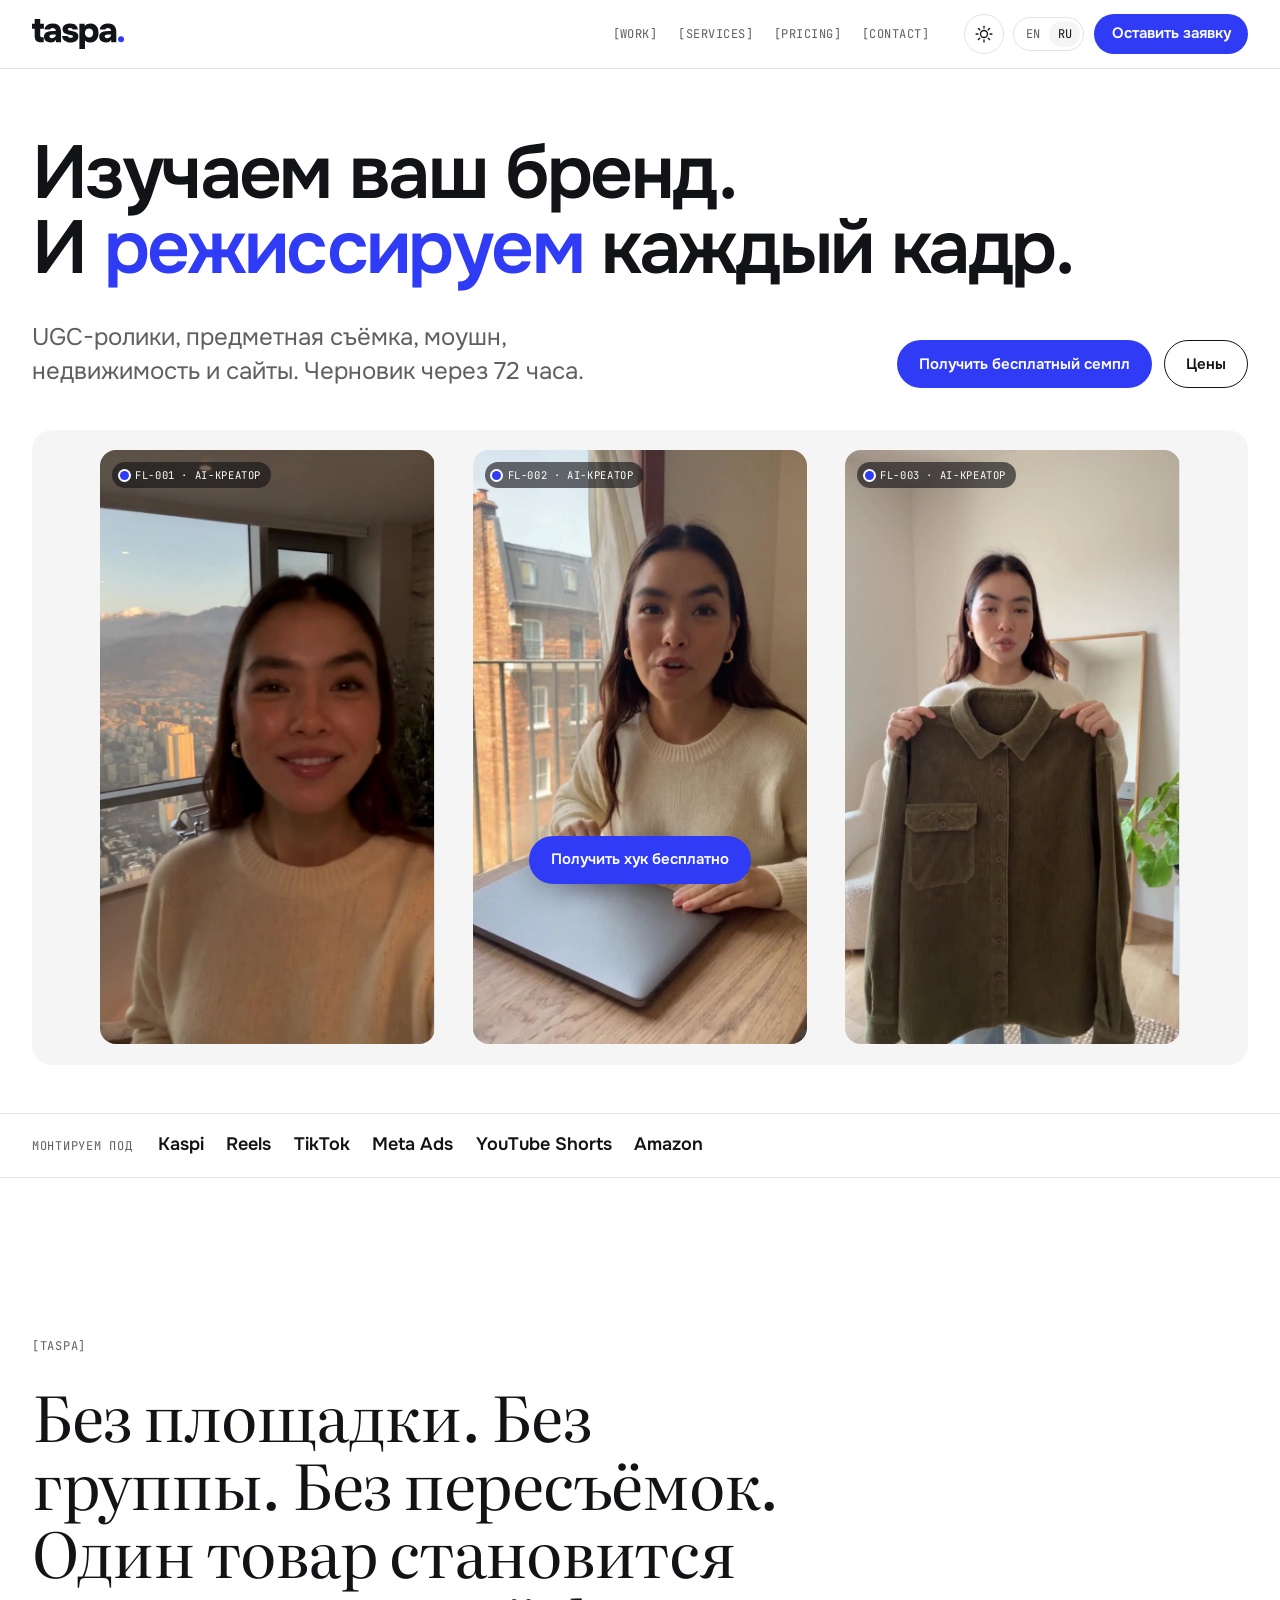
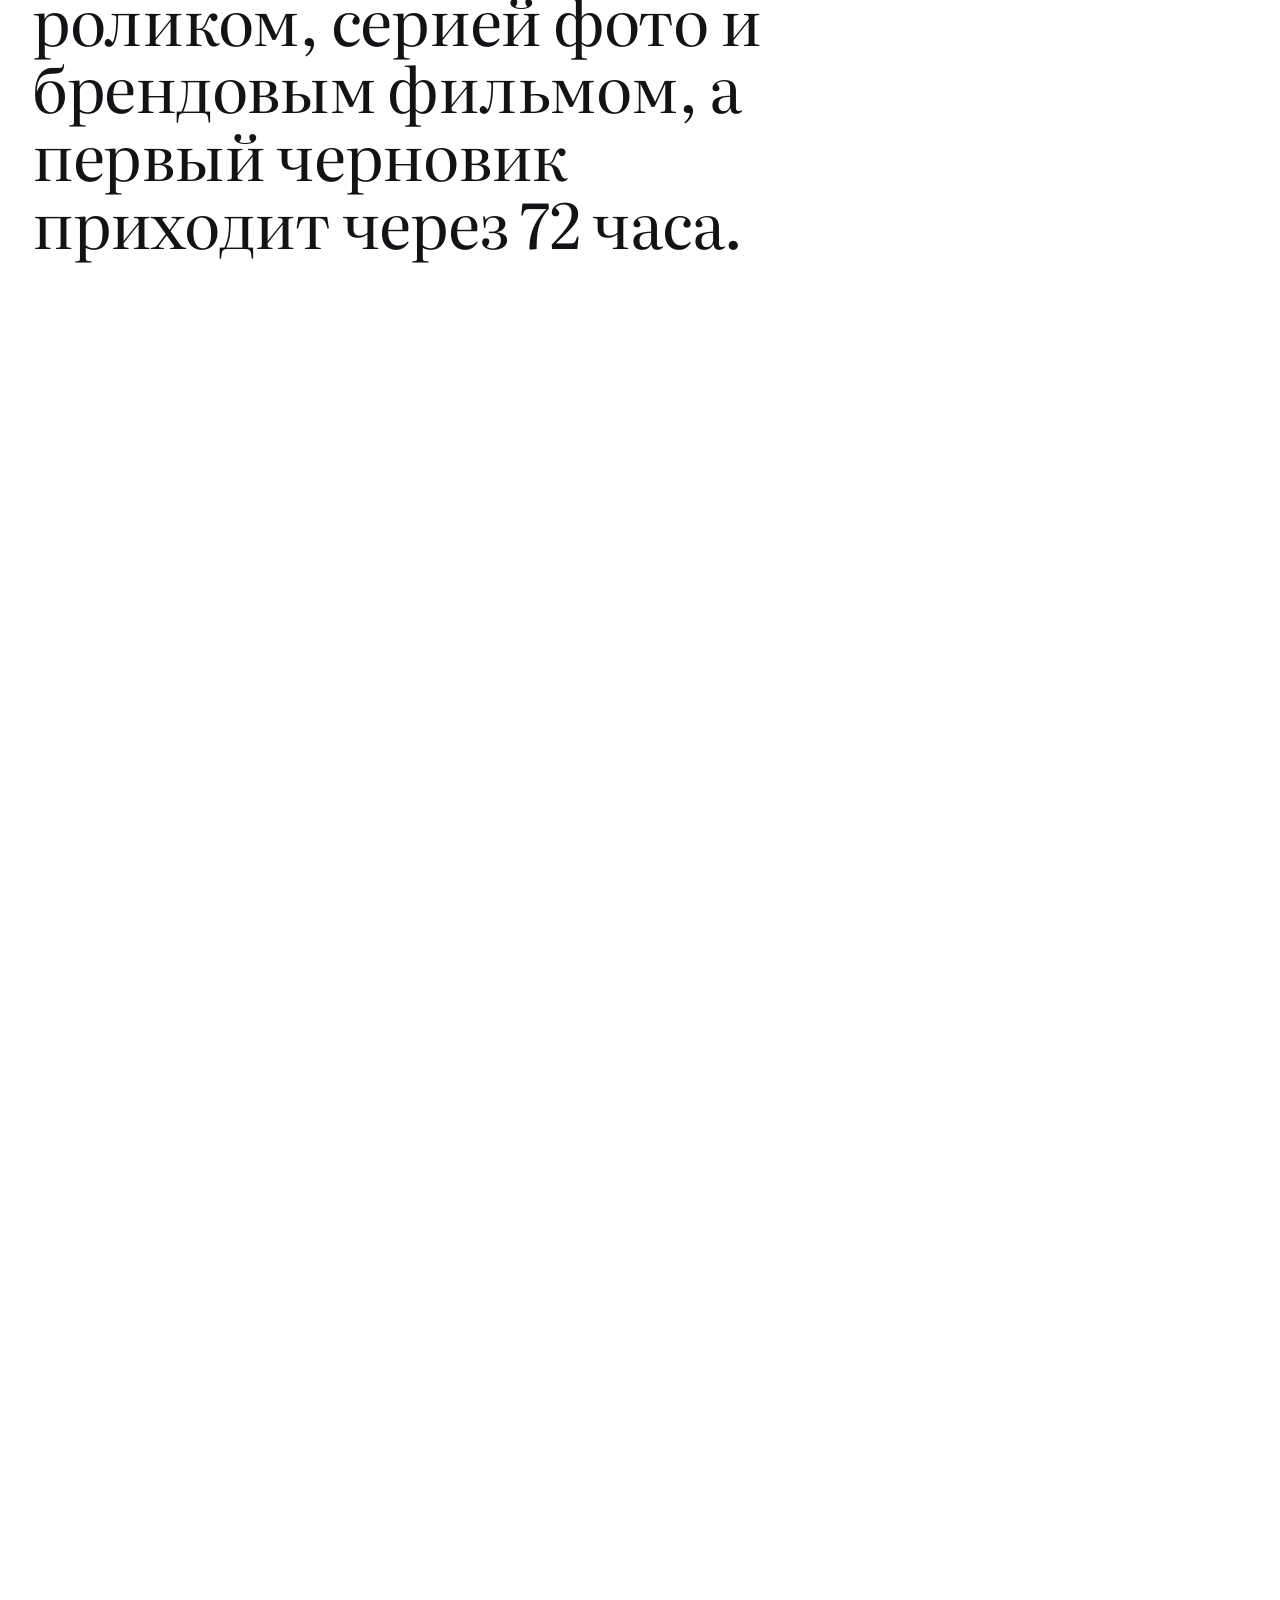
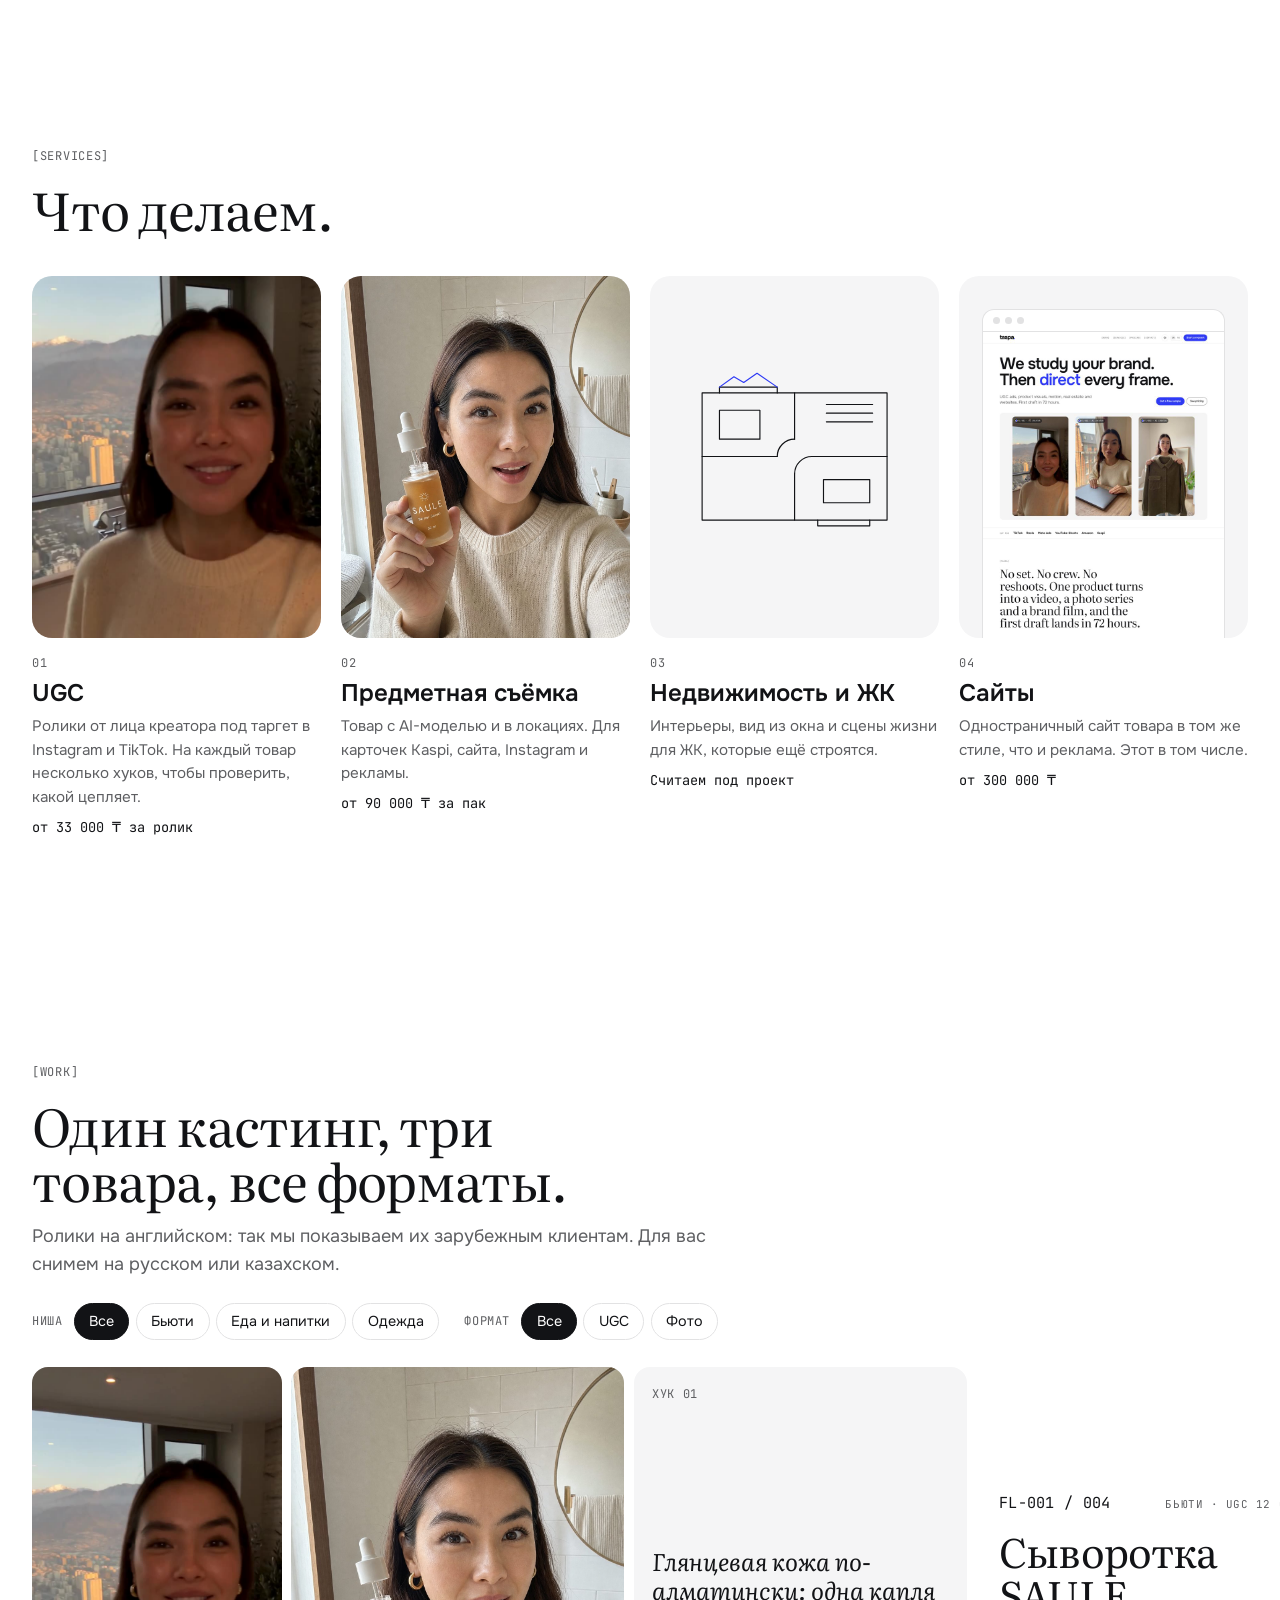
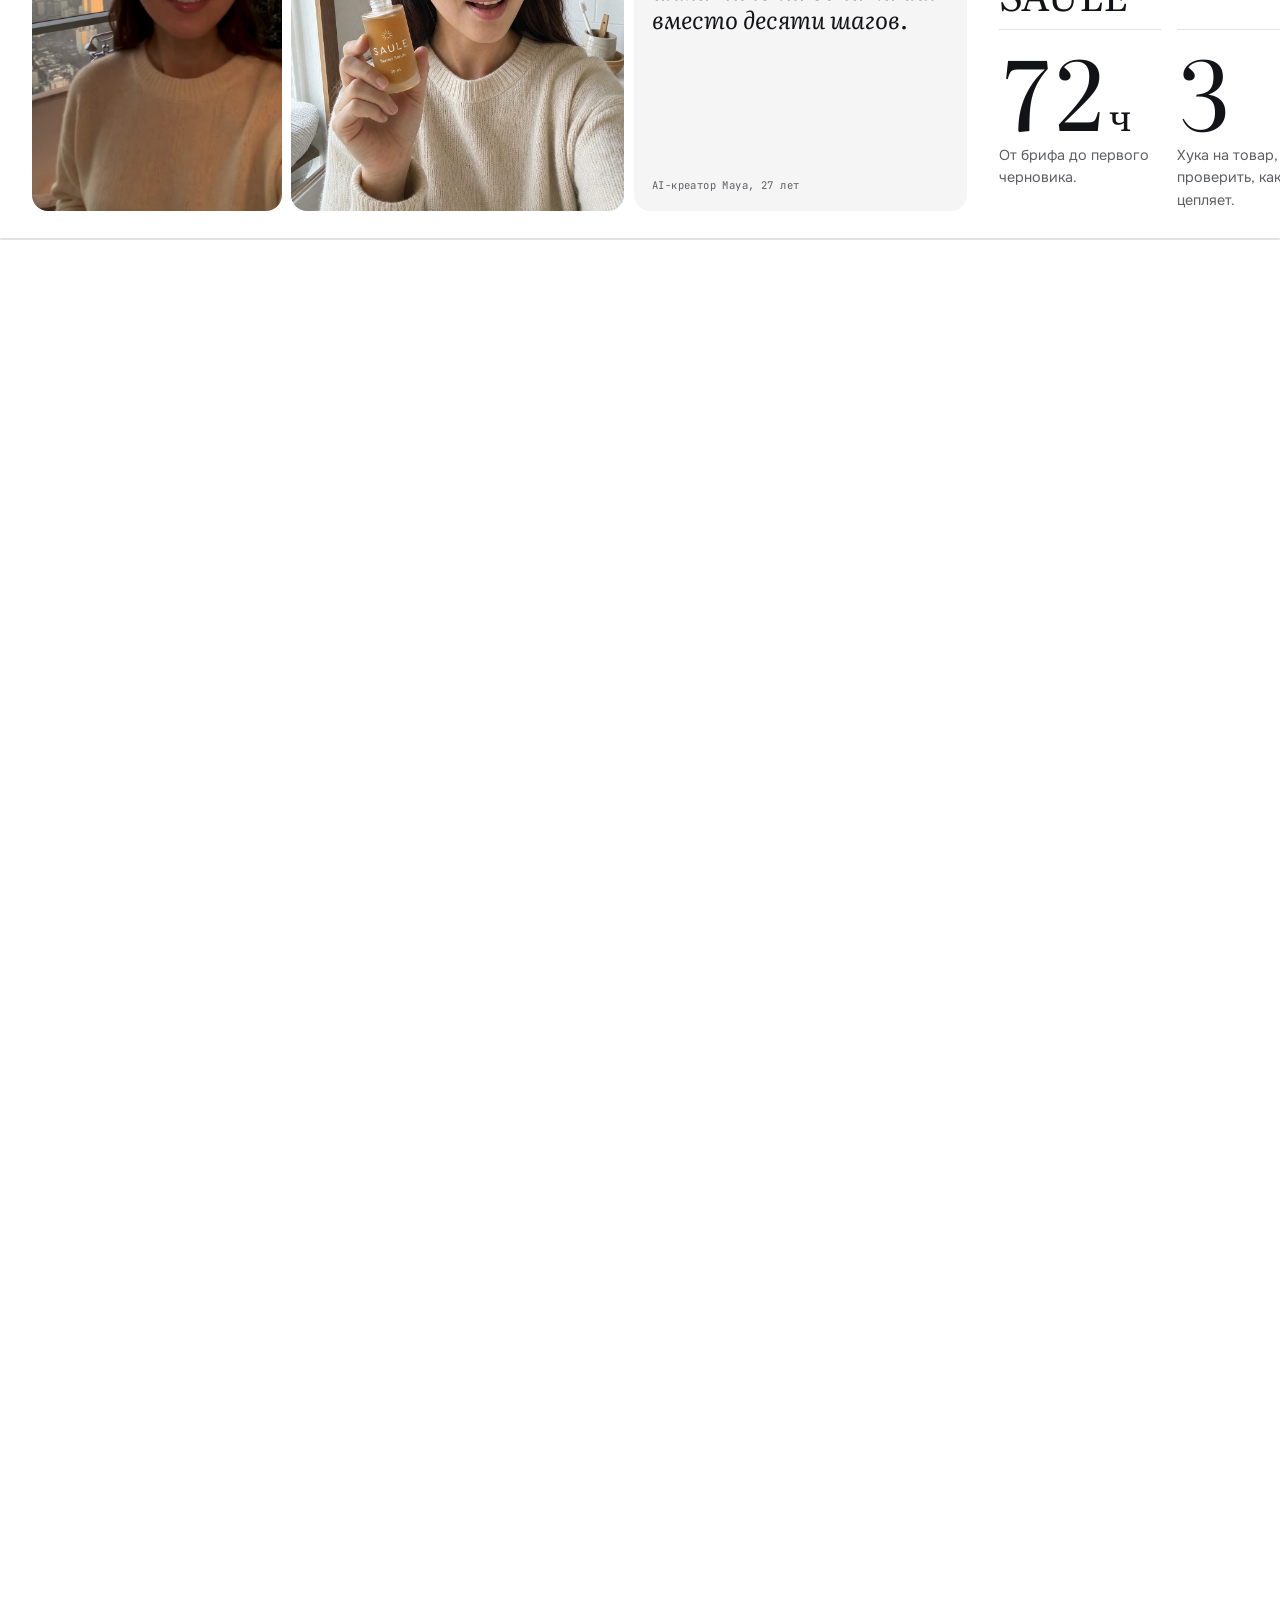
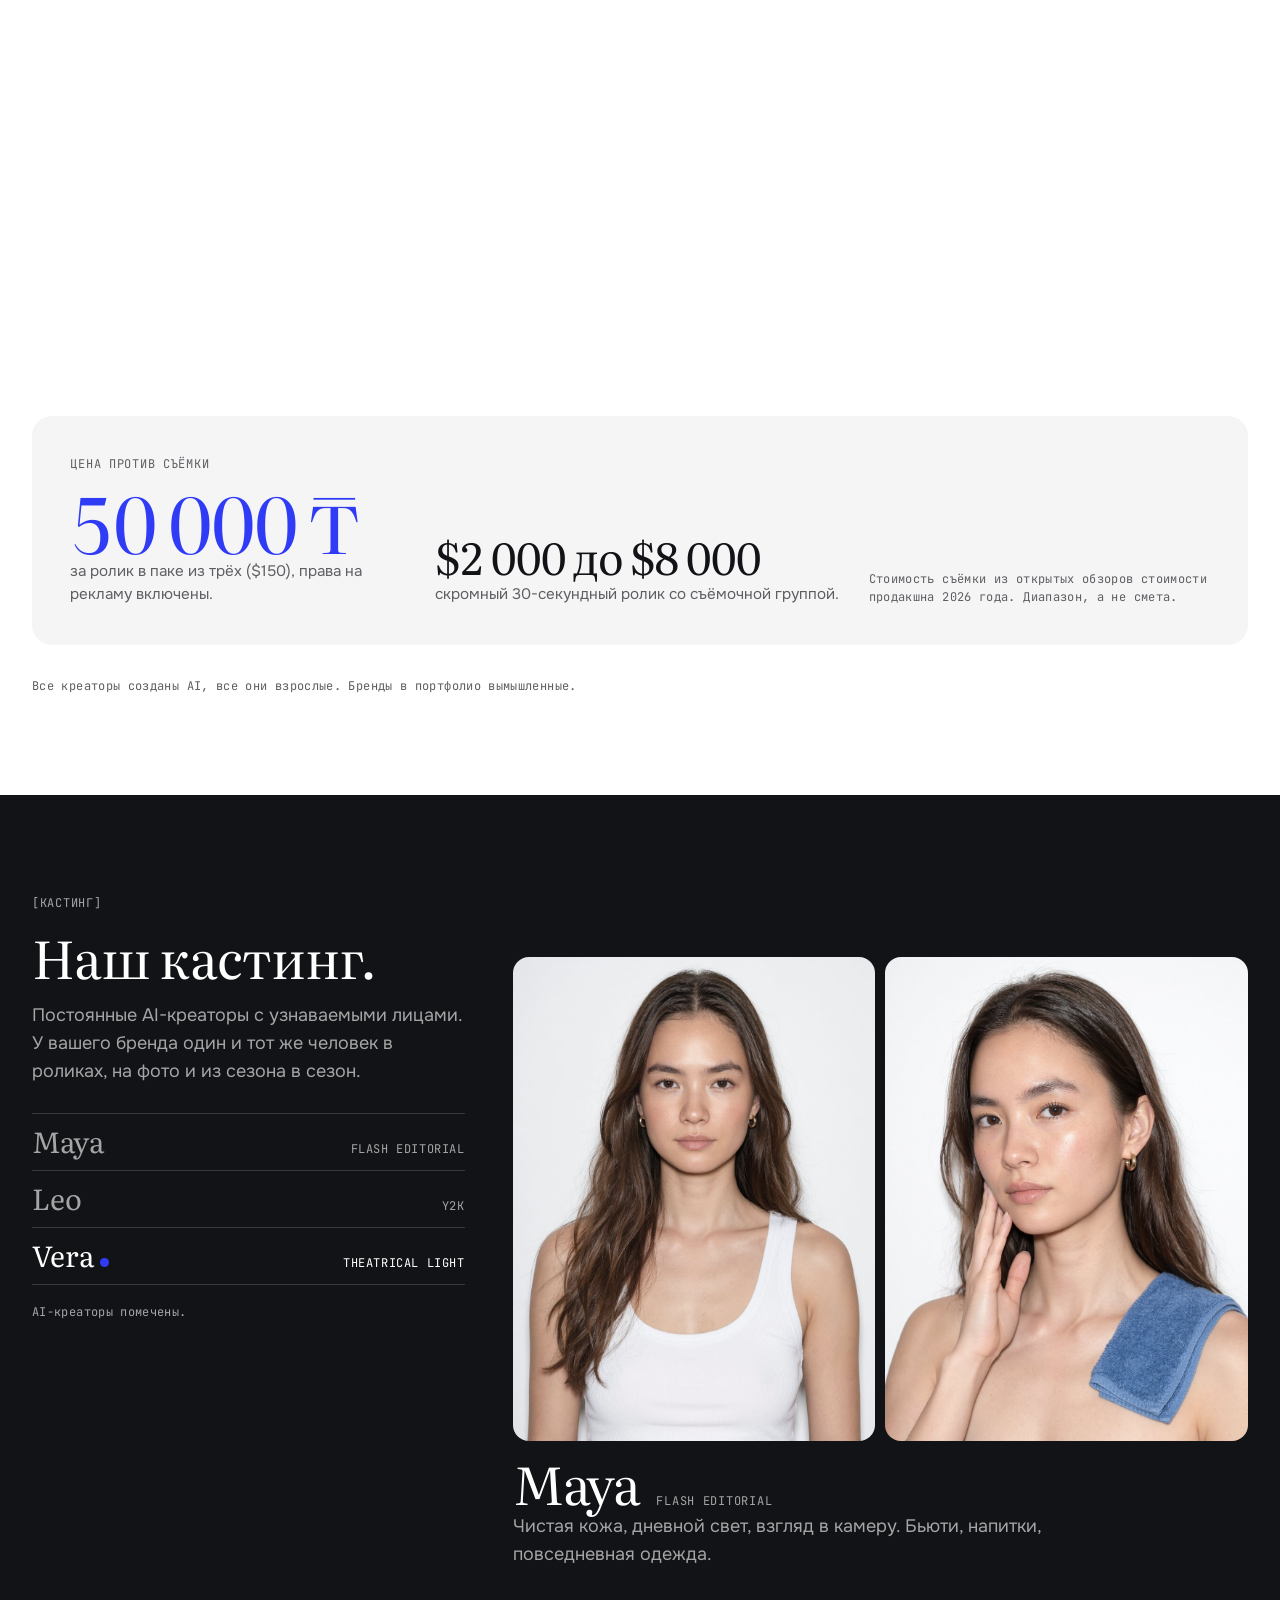
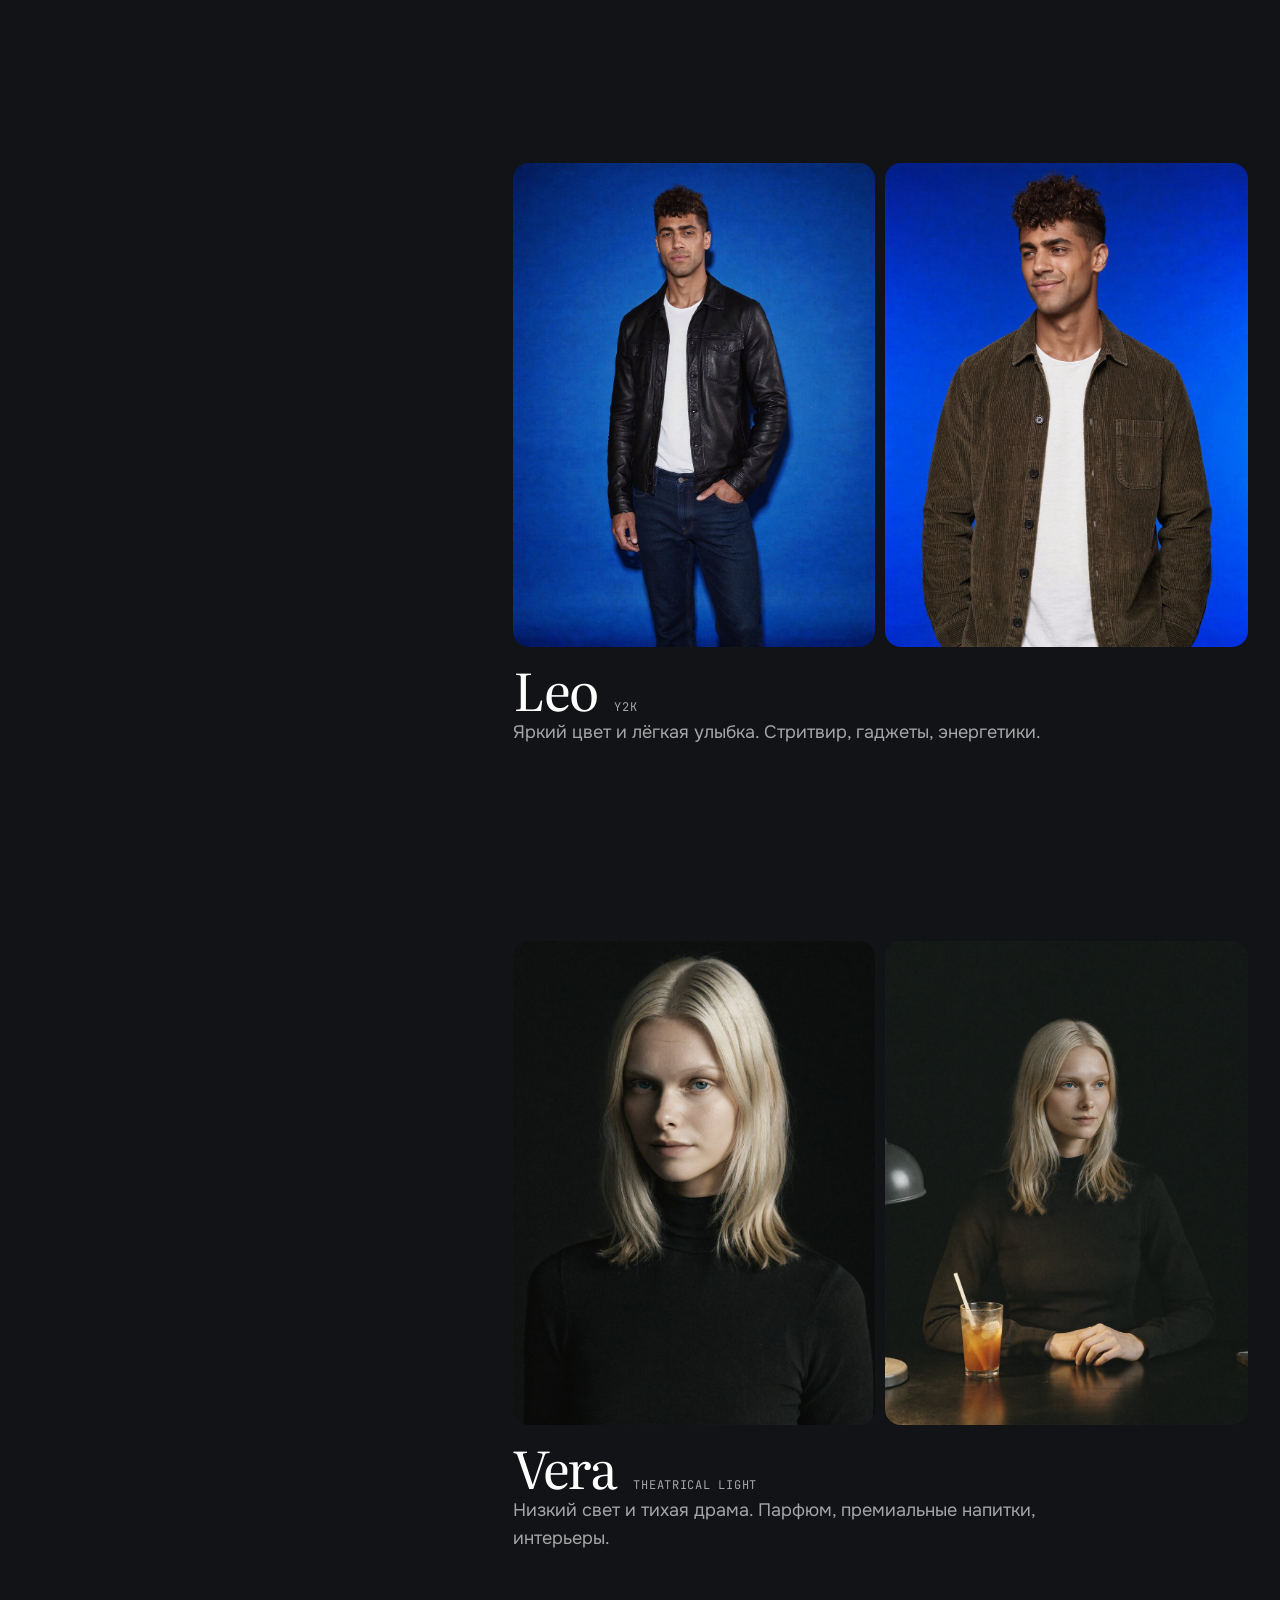
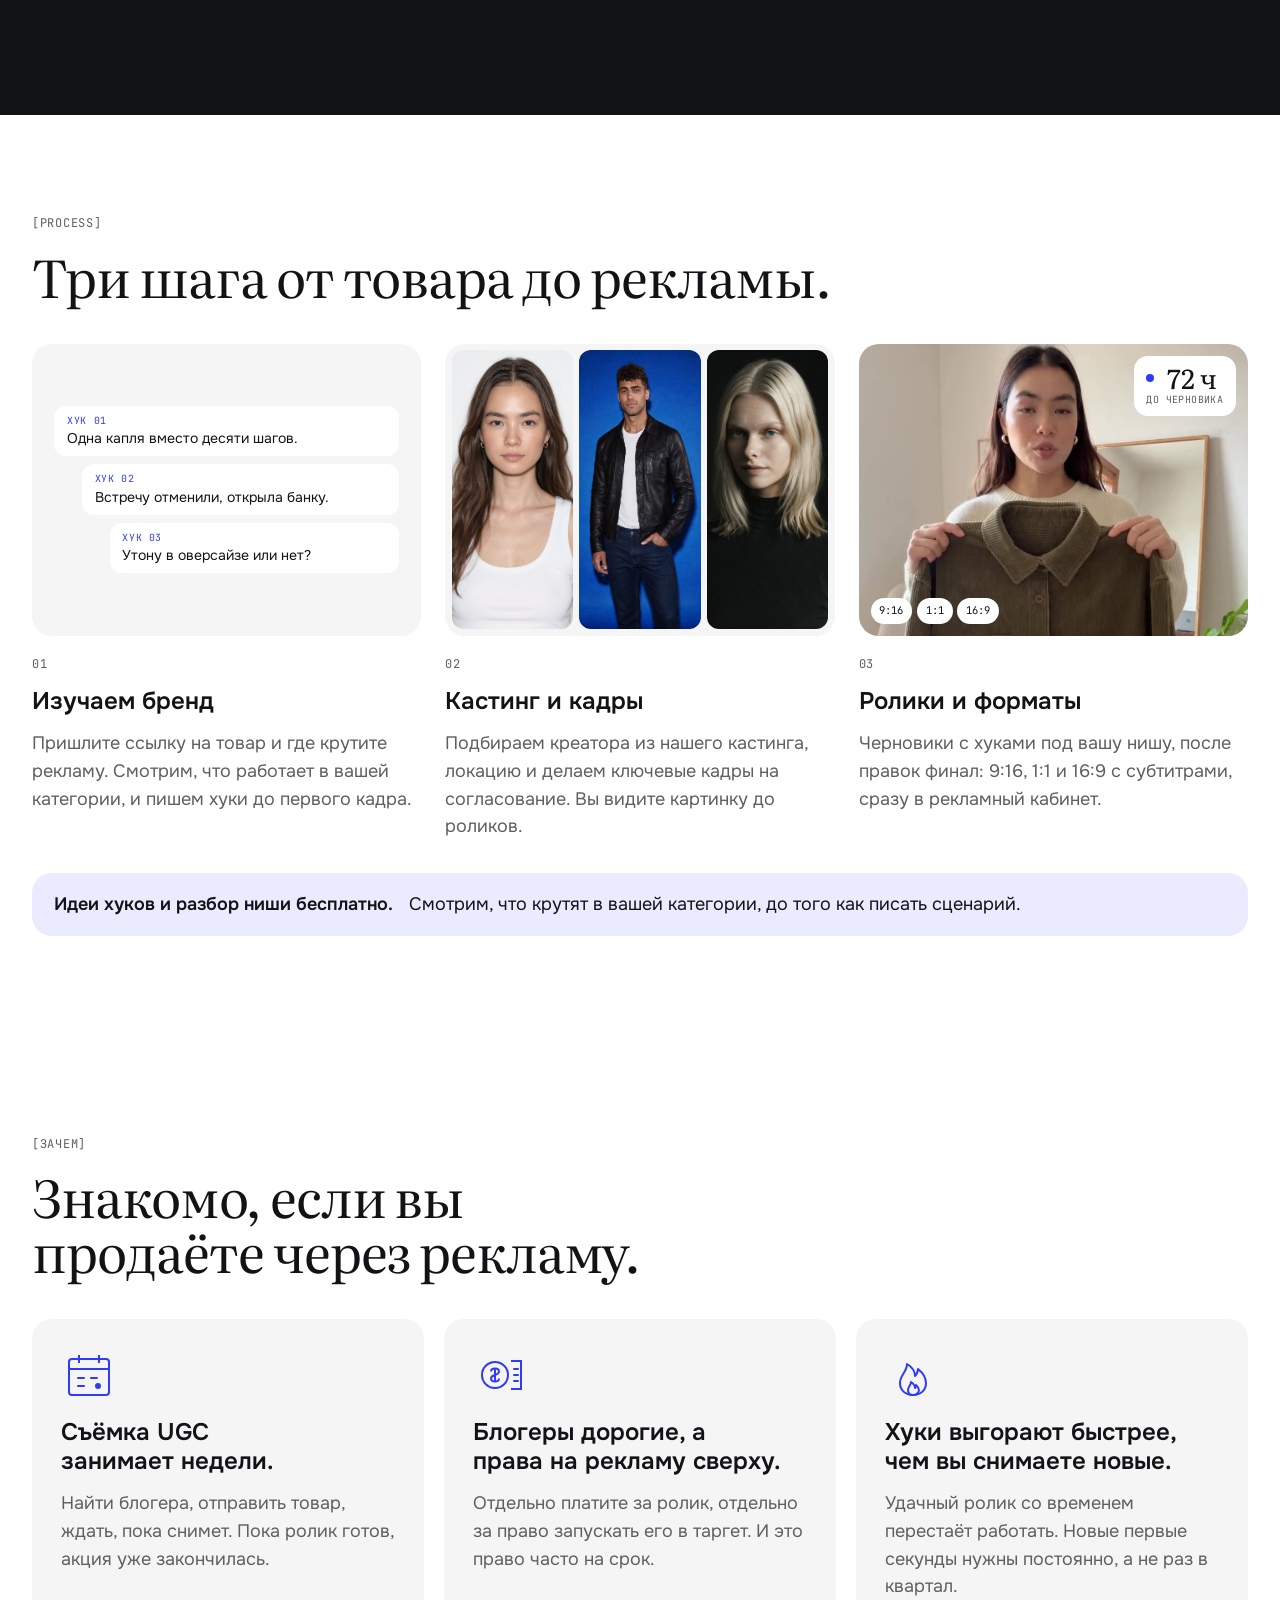
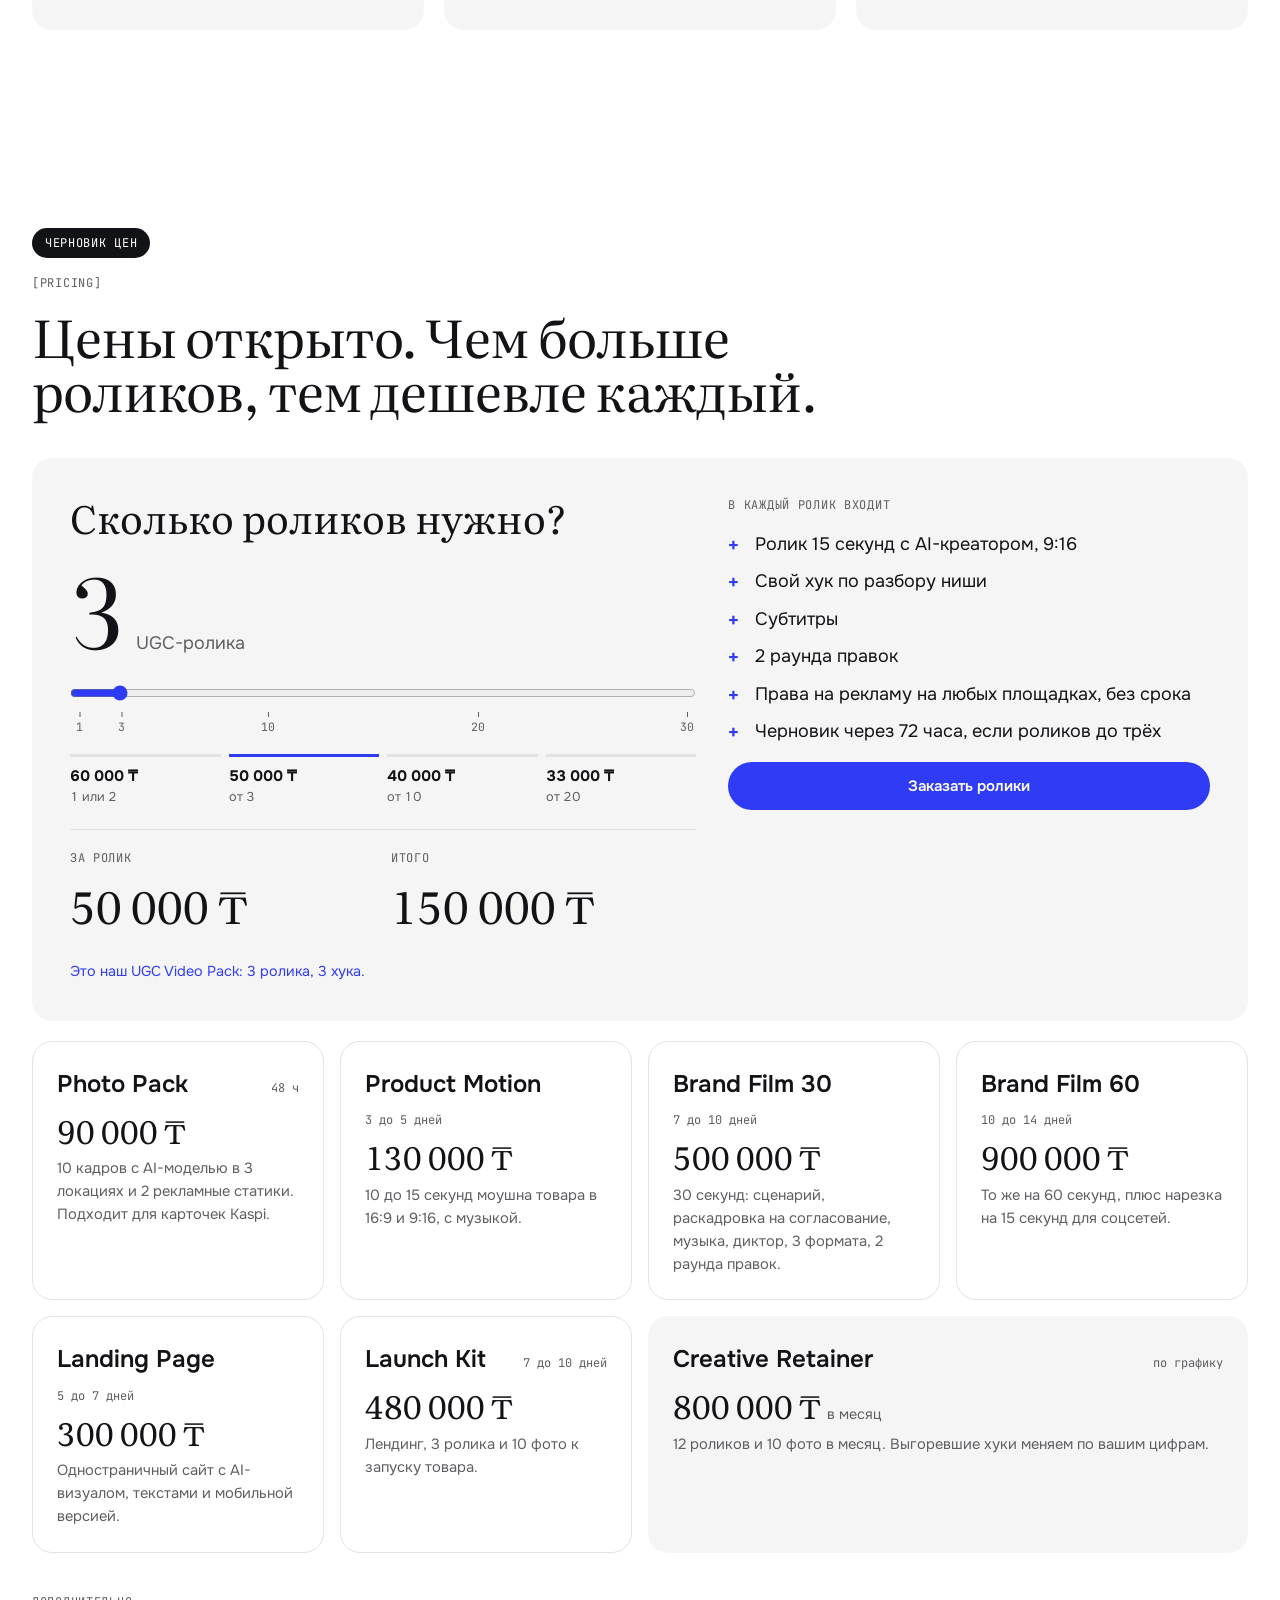
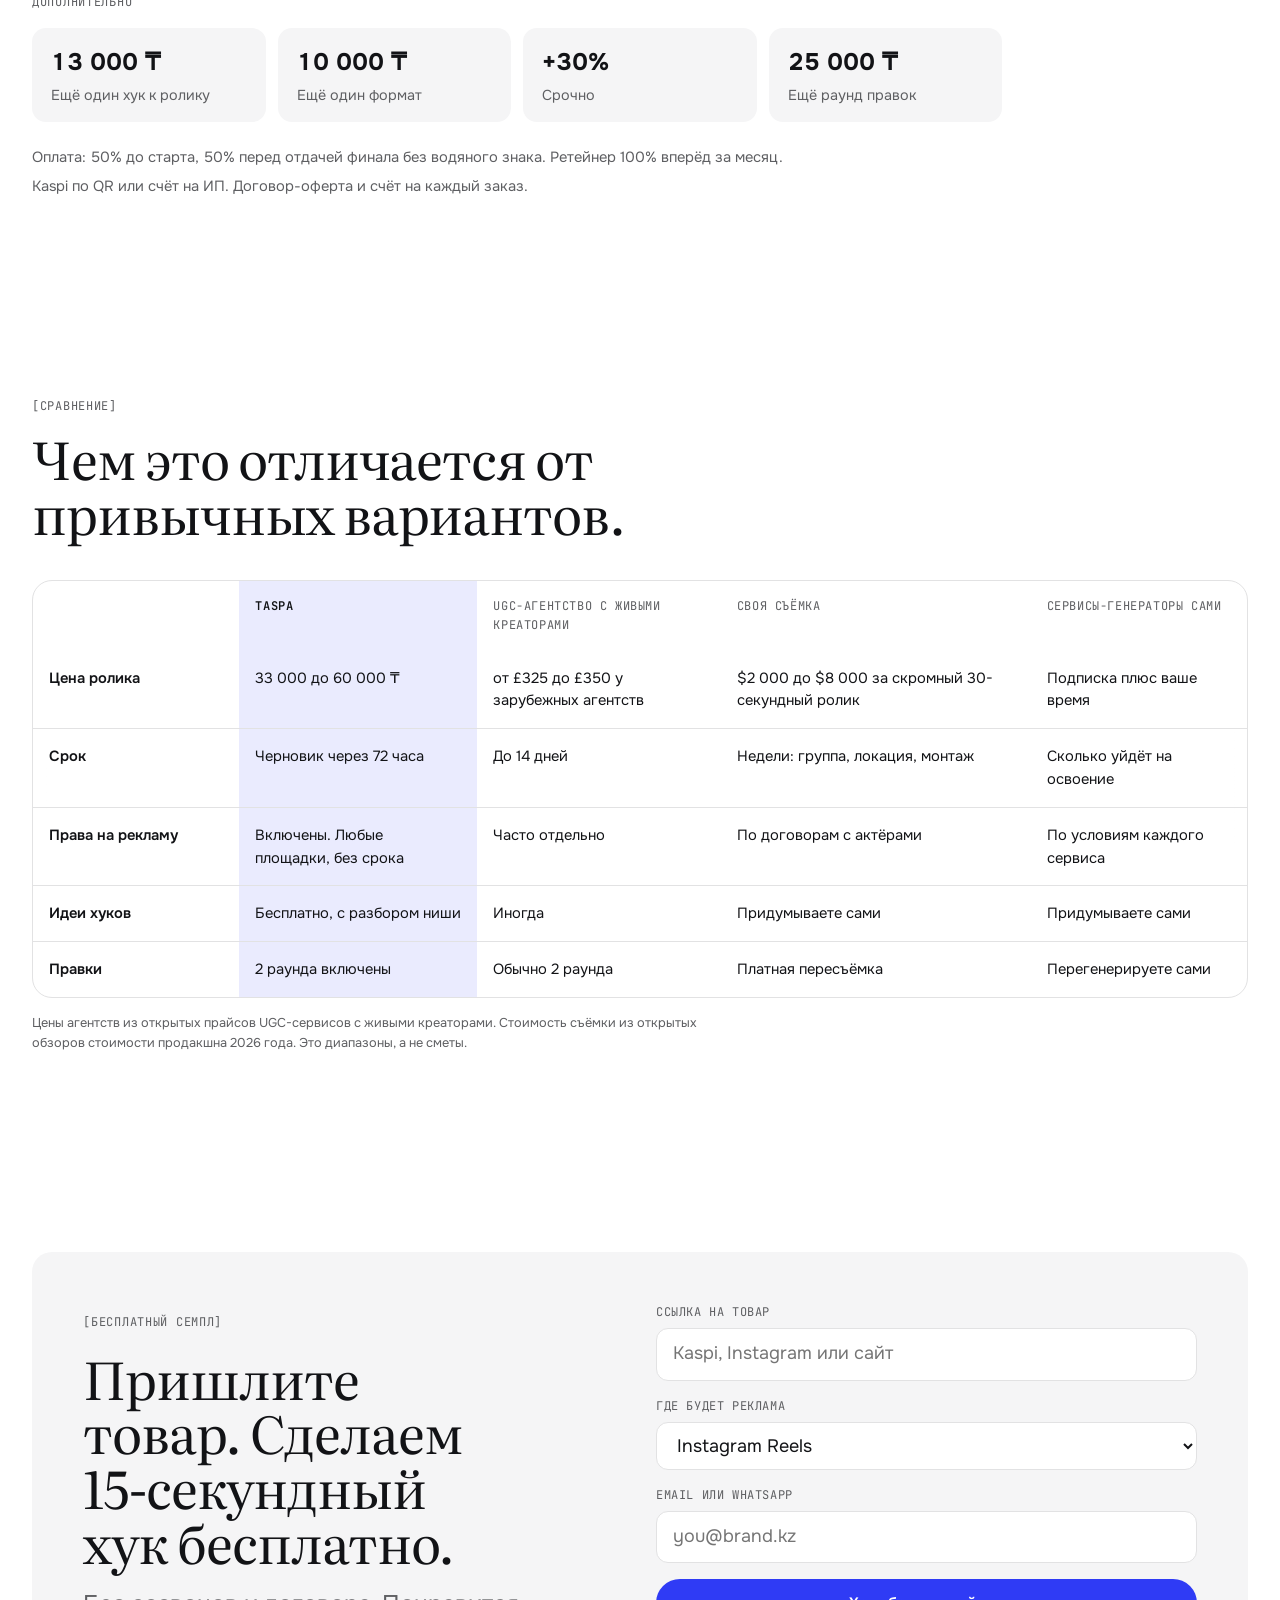
==== ru/index.html @ e0a2d1f4 "Taspa site v4 EN: Cannonball case, live contacts, forms via email and Telegram Co-Authored-By: Claud" ====
<!doctype html>
<html lang="ru">
<head>
<meta charset="utf-8">
<meta name="viewport" content="width=device-width, initial-scale=1, viewport-fit=cover">
<title>Taspa Studio</title>
<meta name="claude:viewport-fit-sides" content="cover">
<meta name="description" content="Изучаем ваш бренд и режиссируем каждый кадр. UGC-ролики, предметная съёмка, моушн, недвижимость и сайты. Первый черновик через 72 часа, оплата в тенге.">
<link rel="preconnect" href="https://fonts.googleapis.com">
<link rel="preconnect" href="https://fonts.gstatic.com" crossorigin>
<link rel="preload" as="style" href="https://fonts.googleapis.com/css2?family=Onest:wght@400;600;800&family=Literata:ital,opsz,wght@0,7..72,400;1,7..72,400&family=JetBrains+Mono&display=swap" onload="this.onload=null;this.rel='stylesheet'">
<noscript><link rel="stylesheet" href="https://fonts.googleapis.com/css2?family=Onest:wght@400;600;800&family=Literata:ital,opsz,wght@0,7..72,400;1,7..72,400&family=JetBrains+Mono&display=swap"></noscript>
<link rel="icon" href="data:image/svg+xml,%3Csvg xmlns=%27http://www.w3.org/2000/svg%27 viewBox=%270 0 32 32%27%3E%3Ccircle cx=%2716%27 cy=%2716%27 r=%2712%27 fill=%27%232f3bf5%27/%3E%3C/svg%3E">
<link rel="preload" as="image" href="../assets/video/hero_loop_draft.jpg" media="(max-width: 719px)">
<link rel="stylesheet" href="../css/tokens.css">
<link rel="stylesheet" href="../css/style.css">
<script>(function(){var r=document.documentElement,m=null,s=null;try{m=localStorage.getItem("taspa-mode")}catch(e){}if(m==="black"||m==="blue")r.setAttribute("data-mode",m);try{s=sessionStorage.getItem("taspa-seen")}catch(e){}if(!s&&!(window.matchMedia&&matchMedia("(prefers-reduced-motion: reduce)").matches))r.classList.add("is-loading")})();</script>
<link rel="alternate" hreflang="en" href="../index.html">
</head>
<body>
<svg class="defs" aria-hidden="true" focusable="false"><defs><path id="mark-letters" transform="translate(-2.2,132.6)" d="M57.4 0Q43.8 0 34.9 -3.1Q26 -6.2 21.7 -13.9Q17.4 -21.6 17.4 -35.6V-77.2H2.2V-105.4H17.4V-132.6H49.2V-105.4H70.2V-77.2H49.2V-40.2Q49.2 -35 51 -31.7Q52.8 -28.4 60.2 -28.4H69.2V0ZM107.6 1.6Q100.2 1.6 93.6 -0.4Q87 -2.4 81.8 -6.4Q76.6 -10.4 73.6 -16.4Q70.6 -22.4 70.6 -30.4Q70.6 -41.8 75.3 -48.5Q80 -55.2 88.1 -58.5Q96.2 -61.8 106.6 -62.8Q117 -63.8 128.2 -63.8H138.2Q138.2 -68.8 136.3 -72.5Q134.4 -76.2 130.6 -78.4Q126.8 -80.6 121.2 -80.6Q117.2 -80.6 113.8 -79.5Q110.4 -78.4 108.1 -76.5Q105.8 -74.6 105.2 -71.8H73.4Q74.6 -81.2 79 -87.9Q83.4 -94.6 90.2 -98.8Q97 -103 105.3 -105.1Q113.6 -107.2 122.4 -107.2Q138 -107.2 148.1 -101.4Q158.2 -95.6 163.3 -84.4Q168.4 -73.2 168.4 -56.6V0H139.4L139.2 -13.8Q134.2 -6.2 127.8 -3Q121.4 0.2 115.8 0.9Q110.2 1.6 107.6 1.6ZM115.6 -23Q121.6 -23 126.8 -25.7Q132 -28.4 135.3 -32.7Q138.6 -37 138.6 -42V-43.6H117Q114.4 -43.6 111.6 -43.1Q108.8 -42.6 106.7 -41.5Q104.6 -40.4 103.3 -38.5Q102 -36.6 102 -33.4Q102 -30 103.8 -27.7Q105.6 -25.4 108.7 -24.2Q111.8 -23 115.6 -23ZM221.8 1.6Q214.2 1.6 206.3 -0.2Q198.4 -2 191.6 -6Q184.8 -10 180.2 -17Q175.6 -24 174 -34.6H206Q207.2 -31.4 209.7 -29.1Q212.2 -26.8 215.9 -25.7Q219.6 -24.6 223.4 -24.6Q226 -24.6 228.4 -25Q230.8 -25.4 232.7 -26.4Q234.6 -27.4 235.6 -28.9Q236.6 -30.4 236.6 -32.6Q236.6 -35.4 234.9 -36.9Q233.2 -38.4 230.2 -39.3Q227.2 -40.2 223.4 -41Q219.6 -42 215.5 -42.7Q211.4 -43.4 207.6 -44.4Q199.8 -46.2 192.8 -49.5Q185.8 -52.8 181.4 -58.9Q177 -65 177 -75.2Q177 -84 180.8 -90.2Q184.6 -96.4 191 -100.2Q197.4 -104 205.2 -105.7Q213 -107.4 220.8 -107.4Q231.8 -107.4 241.2 -103.9Q250.6 -100.4 256.9 -92.7Q263.2 -85 264.8 -72.6H234.2Q233.6 -76.6 229.6 -79Q225.6 -81.4 219.6 -81.4Q217.4 -81.4 215.2 -81Q213 -80.6 211.3 -79.8Q209.6 -79 208.5 -77.6Q207.4 -76.2 207.4 -74.2Q207.4 -72.8 208.4 -71.3Q209.4 -69.8 211.4 -68.7Q213.4 -67.6 216.4 -66.8Q222.6 -65.4 229.1 -64.2Q235.6 -63 241.4 -61.6Q247.8 -60 253.8 -57Q259.8 -54 263.7 -48.4Q267.6 -42.8 267.6 -33.2Q267.6 -23.2 263.5 -16.4Q259.4 -9.6 252.6 -5.8Q245.8 -2 237.8 -0.2Q229.8 1.6 221.8 1.6ZM273.4 39.8V-105.4H302.8L304.4 -93Q311.4 -100.8 319.3 -104.1Q327.2 -107.4 337 -107.4Q352.4 -107.4 362.6 -100.1Q372.8 -92.8 377.9 -80.6Q383 -68.4 383 -53Q383 -37.6 377.6 -25.2Q372.2 -12.8 361.6 -5.6Q351 1.6 335.4 1.6Q328.8 1.6 323 0Q317.2 -1.6 312.6 -4.2Q308 -6.8 305.2 -9.8V39.8ZM329.4 -27.2Q338.2 -27.2 343 -31Q347.8 -34.8 349.8 -40.6Q351.8 -46.4 351.8 -52.2Q351.8 -58.6 349.6 -64.7Q347.4 -70.8 342.4 -74.6Q337.4 -78.4 328.8 -78.4Q321 -78.4 315.7 -74.7Q310.4 -71 307.7 -65.2Q305 -59.4 305 -52.8Q305 -46.2 307.6 -40.4Q310.2 -34.6 315.6 -30.9Q321 -27.2 329.4 -27.2ZM423.8 1.6Q416.4 1.6 409.8 -0.4Q403.2 -2.4 398 -6.4Q392.8 -10.4 389.8 -16.4Q386.8 -22.4 386.8 -30.4Q386.8 -41.8 391.5 -48.5Q396.2 -55.2 404.3 -58.5Q412.4 -61.8 422.8 -62.8Q433.2 -63.8 444.4 -63.8H454.4Q454.4 -68.8 452.5 -72.5Q450.6 -76.2 446.8 -78.4Q443 -80.6 437.4 -80.6Q433.4 -80.6 430 -79.5Q426.6 -78.4 424.3 -76.5Q422 -74.6 421.4 -71.8H389.6Q390.8 -81.2 395.2 -87.9Q399.6 -94.6 406.4 -98.8Q413.2 -103 421.5 -105.1Q429.8 -107.2 438.6 -107.2Q454.2 -107.2 464.3 -101.4Q474.4 -95.6 479.5 -84.4Q484.6 -73.2 484.6 -56.6V0H455.6L455.4 -13.8Q450.4 -6.2 444 -3Q437.6 0.2 432 0.9Q426.4 1.6 423.8 1.6ZM431.8 -23Q437.8 -23 443 -25.7Q448.2 -28.4 451.5 -32.7Q454.8 -37 454.8 -42V-43.6H433.2Q430.6 -43.6 427.8 -43.1Q425 -42.6 422.9 -41.5Q420.8 -40.4 419.5 -38.5Q418.2 -36.6 418.2 -33.4Q418.2 -30 420 -27.7Q421.8 -25.4 424.9 -24.2Q428 -23 431.8 -23Z"/></defs></svg>

<div class="loader" aria-hidden="true"><svg class="mark" viewBox="0 0 526.4 172.4"><use class="mark-fg" href="#mark-letters"/><circle class="mark-dot rec-live" cx="509.4" cy="115.6" r="17"/></svg></div>

<a class="skip" href="#main">К содержанию</a>

<header class="site-header">
  <div class="wrap bar">
    <a class="logo" href="#top" aria-label="Taspa, наверх"><svg class="mark" viewBox="0 0 526.4 172.4" aria-hidden="true"><use class="mark-fg" href="#mark-letters"/><circle class="mark-dot" cx="509.4" cy="115.6" r="17"/></svg></a>
    <nav class="nav" aria-label="Разделы">
      <ul class="nav-list">
        <li class="nav-item">
          <a class="nav-link" href="#work">[WORK]</a>
          <div class="mega">
            <div class="wrap mega-in">
              <ul class="mega-links">
                <li><a href="#work">Кейсы</a></li>
                <li><a href="#cast">Наш кастинг</a></li>
                <li><a href="#process">Как мы работаем</a></li>
              </ul>
              <p class="mega-note">Три вымышленных бренда, один AI-креатор, все форматы.</p>
              <img class="mega-thumb" src="../assets/video/FL_V1_maya_saule.jpg" alt="" loading="lazy" width="720" height="1280">
            </div>
          </div>
        </li>
        <li class="nav-item">
          <a class="nav-link" href="#services">[SERVICES]</a>
          <div class="mega">
            <div class="wrap mega-in">
              <ul class="mega-links">
                <li><a href="#dir-ugc">UGC</a></li>
                <li><a href="#dir-product">Предметная съёмка</a></li>
                <li><a href="#dir-estate">Недвижимость и ЖК</a></li>
                <li><a href="#dir-web">Сайты</a></li>
              </ul>
              <p class="mega-note">Четыре направления, один подход: сначала разбор, потом кадры.</p>
              <img class="mega-thumb" src="../assets/photo/FL_32_maya_tamshy.jpg" alt="" loading="lazy" width="1075" height="1440">
            </div>
          </div>
        </li>
        <li class="nav-item">
          <a class="nav-link" href="#pricing">[PRICING]</a>
          <div class="mega">
            <div class="wrap mega-in">
              <ul class="mega-links">
                <li><a href="#pricing">Калькулятор</a></li>
                <li><a href="#packs">Паки</a></li>
                <li><a href="#compare">Сравнение</a></li>
              </ul>
              <p class="mega-note">Цены открыто. Чем больше роликов, тем дешевле каждый.</p>
              <span class="mega-num" aria-hidden="true">50&nbsp;000&nbsp;₸</span>
            </div>
          </div>
        </li>
        <li class="nav-item">
          <a class="nav-link" href="#contact">[CONTACT]</a>
          <div class="mega">
            <div class="wrap mega-in">
              <ul class="mega-links">
                <li><a href="#contact">Оставить заявку</a></li>
                <li><a href="#sample">Бесплатный семпл</a></li>
                <li><a href="#faq">Частые вопросы</a></li>
              </ul>
              <p class="mega-note">Студия Taspa, Алматы. Четыре коротких вопроса, дальше мы.</p>
              <span class="mega-num" aria-hidden="true">GMT+5</span>
            </div>
          </div>
        </li>
      </ul>
    </nav>
    <div class="header-tools">
      <button class="theme-btn" type="button" data-theme-cycle aria-label="Тема: Светлая. Переключить на Тёмная" title="Тема: Светлая">
        <svg class="ic ic-sun" viewBox="0 0 24 24" aria-hidden="true"><circle cx="12" cy="12" r="4.2"/><path d="M12 2.5v2.3M12 19.2v2.3M2.5 12h2.3M19.2 12h2.3M5.3 5.3l1.6 1.6M17.1 17.1l1.6 1.6M5.3 18.7l1.6-1.6M17.1 6.9l1.6-1.6"/></svg>
        <svg class="ic ic-moon" viewBox="0 0 24 24" aria-hidden="true"><path d="M19.5 14.6A7.8 7.8 0 1 1 9.4 4.5a6.2 6.2 0 0 0 10.1 10.1z"/><path class="star" d="M17.2 3.2l.6 1.5 1.5.6-1.5.6-.6 1.5-.6-1.5-1.5-.6 1.5-.6z"/></svg>
        <svg class="ic ic-rec" viewBox="0 0 24 24" aria-hidden="true"><circle class="ring" cx="12" cy="12" r="8.6"/><circle class="core" cx="12" cy="12" r="4.4"/></svg>
      </button>
      <div class="lang" aria-label="Язык"><a href="../index.html" hreflang="en" lang="en">EN</a><span aria-current="true">RU</span></div>
      <button class="btn btn-primary btn-sm" type="button" data-open-wizard>Оставить заявку</button>
      <button class="menu-btn" type="button" aria-expanded="false" aria-controls="menu" aria-label="Открыть меню"><i></i><i></i></button>
    </div>
  </div>
</header>

<div class="menu" id="menu" hidden>
  <nav class="wrap menu-in" aria-label="Меню">
    <ul class="menu-main">
      <li><a href="#work">Работы</a><span><a href="#cast">Наш кастинг</a><a href="#process">Как мы работаем</a></span></li>
      <li><a href="#services">Услуги</a><span><a href="#dir-ugc">UGC</a><a href="#dir-product">Предметная съёмка</a><a href="#dir-estate">Недвижимость</a><a href="#dir-web">Сайты</a></span></li>
      <li><a href="#pricing">Цены</a><span><a href="#packs">Паки</a><a href="#compare">Сравнение</a></span></li>
      <li><a href="#contact">Контакты</a><span><a href="#sample">Бесплатный семпл</a><a href="#faq">Вопросы</a></span></li>
    </ul>
    <div class="menu-tools">
      <button class="btn btn-primary" type="button" data-open-wizard>Оставить заявку</button>
      <a class="btn btn-ghost" href="../index.html" hreflang="en" lang="en">English version</a>
    </div>
  </nav>
</div>

<main id="main">

  <section class="hero" id="top" aria-labelledby="hero-title">
    <div class="wrap">
      <h1 class="hero-title" id="hero-title" data-split>Изучаем ваш бренд. <br class="br-wide">И <em>режиссируем</em> каждый кадр.</h1>
      <div class="hero-row">
        <p class="hero-sub" data-reveal>UGC-ролики, предметная съёмка, моушн, недвижимость и сайты. Черновик через 72 часа.</p>
        <div class="hero-actions" data-reveal style="--i:1">
          <a class="btn btn-primary" href="#sample">Получить бесплатный семпл</a>
          <a class="btn btn-ghost" href="#pricing">Цены</a>
        </div>
      </div>
      <!-- Шоурил: когда появится assets/video/showreel_loop.mp4, поставить data-showreel="../assets/video/showreel_loop.mp4" у блока ниже. Пусто = три ролика Maya. -->
      <div class="stage" data-showreel="" data-reveal style="--i:2">
        <div class="stage-reels">
          <figure class="reel"><video muted loop playsinline preload="none" disablepictureinpicture controlslist="nodownload" data-poster="../assets/video/FL_V1_maya_saule.jpg" data-src="../assets/video/FL_V1_maya_saule.mp4" aria-label="AI-креатор Maya, ролик FL-001, без звука"></video><span class="rec"><b class="rec-live"></b>FL-001 · AI-креатор</span></figure>
          <figure class="reel"><video muted loop playsinline preload="none" disablepictureinpicture controlslist="nodownload" data-poster="../assets/video/FL_V2_maya_tamshy.jpg" data-src="../assets/video/FL_V2_maya_tamshy.mp4" aria-label="AI-креатор Maya, ролик FL-002, без звука"></video><span class="rec"><b class="rec-live"></b>FL-002 · AI-креатор</span></figure>
          <figure class="reel"><video muted loop playsinline preload="none" disablepictureinpicture controlslist="nodownload" data-poster="../assets/video/FL_V3_maya_overshirt.jpg" data-src="../assets/video/FL_V3_maya_overshirt.mp4" aria-label="AI-креатор Maya, ролик FL-003, без звука"></video><span class="rec"><b class="rec-live"></b>FL-003 · AI-креатор</span></figure>
        </div>
        <div class="stage-mobile">
          <figure class="reel"><video muted loop playsinline preload="none" disablepictureinpicture controlslist="nodownload" poster="../assets/video/hero_loop_draft.jpg" data-src="../assets/video/hero_loop_draft.mp4" aria-label="AI-креатор Maya, ролики FL-001, FL-002, FL-003, без звука"></video><span class="rec"><b class="rec-live"></b>FL-001 / 002 / 003</span></figure>
        </div>
      </div>
    </div>
    <div class="platforms">
      <div class="wrap">
        <p class="label">Монтируем под</p>
        <ul>
          <li>Kaspi</li><li>Reels</li><li>TikTok</li><li>Meta Ads</li><li>YouTube Shorts</li><li>Amazon</li>
        </ul>
      </div>
    </div>
  </section>

  <section class="manifesto" aria-label="Манифест">
    <div class="manifesto-pin">
      <div class="wrap">
        <span class="label">[TASPA]</span>
        <p data-manifesto>Без площадки. Без группы. Без пересъёмок. Один товар становится роликом, серией фото и брендовым фильмом, а первый черновик приходит через 72 часа.</p>
      </div>
    </div>
  </section>

  <section class="section" id="services" aria-labelledby="services-title">
    <div class="wrap">
      <div class="section-head" data-reveal>
        <span class="label">[SERVICES]</span>
        <h2 class="h2" id="services-title">Что делаем.</h2>
      </div>
      <div class="dirs" data-reveal-group>
        <article class="dir" id="dir-ugc" data-reveal data-preview="video" data-src="../assets/video/FL_V1_maya_saule.mp4">
          <div class="dir-media"><img src="../assets/video/FL_V1_maya_saule.jpg" alt="Кадр из UGC-ролика: Maya с флаконом сыворотки" loading="lazy" width="720" height="1280"></div>
          <div class="dir-body">
            <span class="dir-num">01</span>
            <h3>UGC</h3>
            <p>Ролики от лица креатора под таргет в Instagram и TikTok. На каждый товар несколько хуков, чтобы проверить, какой цепляет.</p>
            <span class="from">от 33&nbsp;000&nbsp;₸ за ролик</span>
          </div>
        </article>
        <article class="dir" id="dir-product" data-reveal data-preview="photos">
          <div class="dir-media">
            <img src="../assets/photo/FL_31_maya_saule.jpg" alt="Фото товара: Maya с флаконом SAULE" loading="lazy" width="1075" height="1440">
            <img class="alt" data-src="../assets/photo/FL_32_maya_tamshy.jpg" alt="" width="1075" height="1440">
            <img class="alt" data-src="../assets/photo/FL_33_maya_overshirt.jpg" alt="" width="1075" height="1440">
          </div>
          <div class="dir-body">
            <span class="dir-num">02</span>
            <h3>Предметная съёмка</h3>
            <p>Товар с AI-моделью и в локациях. Для карточек Kaspi, сайта, Instagram и рекламы.</p>
            <span class="from">от 90&nbsp;000&nbsp;₸ за пак</span>
          </div>
        </article>
        <article class="dir" id="dir-estate" data-reveal data-preview="draw">
          <div class="dir-media dir-plan">
            <svg viewBox="0 0 400 300" role="img" aria-label="План квартиры линиями, из окна вид на горы">
              <g class="plan">
                <path pathLength="1" d="M40 40H360V260H40Z"/>
                <path pathLength="1" d="M40 150H170M230 150H360M200 40V120M200 180V260"/>
                <path pathLength="1" d="M170 150a30 30 0 0 1 30 -30M230 150a30 30 0 0 0 -30 30"/>
                <path pathLength="1" d="M70 40V30H170V40M240 260V270H330V260"/>
                <path pathLength="1" d="M70 70h70v50h-70zM250 190h80v40h-80zM255 60h80M255 75h80M255 90h80"/>
                <path class="view" pathLength="1" d="M70 30L95 12L112 22L135 6L170 30"/>
              </g>
            </svg>
          </div>
          <div class="dir-body">
            <span class="dir-num">03</span>
            <h3>Недвижимость и ЖК</h3>
            <p>Интерьеры, вид из окна и сцены жизни для ЖК, которые ещё строятся.</p>
            <span class="from">Считаем под проект</span>
          </div>
        </article>
        <article class="dir" id="dir-web" data-reveal data-preview="scroll">
          <div class="dir-media dir-browser">
            <div class="browser"><span class="browser-bar" aria-hidden="true"><i></i><i></i><i></i></span><div class="browser-view"><img src="../assets/photo/site_v3_screen.jpg" alt="Экран этого сайта, его сделали в Taspa" loading="lazy" width="720" height="1600"></div></div>
          </div>
          <div class="dir-body">
            <span class="dir-num">04</span>
            <h3>Сайты</h3>
            <p>Одностраничный сайт товара в том же стиле, что и реклама. Этот в том числе.</p>
            <span class="from">от 300&nbsp;000&nbsp;₸</span>
          </div>
        </article>
      </div>
    </div>
  </section>

  <section class="work" id="work" aria-labelledby="work-title">
    <div class="work-scroll">
    <div class="work-pin">
      <div class="wrap work-head">
        <div class="work-title" data-reveal>
          <span class="label">[WORK]</span>
          <h2 class="h2" id="work-title">Один кастинг, три товара, все форматы.</h2>
          <p class="work-lead">Ролики на английском: так мы показываем их зарубежным клиентам. Для вас снимем на русском или казахском.</p>
        </div>
        <div class="filters" role="group" aria-label="Фильтр работ">
          <div class="filter-group">
            <span>Ниша</span>
            <button class="chip" type="button" data-group="niche" data-value="all" aria-pressed="true">Все</button>
            <button class="chip" type="button" data-group="niche" data-value="beauty" aria-pressed="false">Бьюти</button>
            <button class="chip" type="button" data-group="niche" data-value="drink" aria-pressed="false">Еда и напитки</button>
            <button class="chip" type="button" data-group="niche" data-value="fashion" aria-pressed="false">Одежда</button>
          </div>
          <div class="filter-group">
            <span>Формат</span>
            <button class="chip" type="button" data-group="format" data-value="all" aria-pressed="true">Все</button>
            <button class="chip" type="button" data-group="format" data-value="ugc" aria-pressed="false">UGC</button>
            <button class="chip" type="button" data-group="format" data-value="photo" aria-pressed="false">Фото</button>
          </div>
        </div>
      </div>
      <div class="work-viewport">
        <ol class="work-track">
          <li class="case" data-niche="beauty">
            <div class="case-frames">
              <button class="frame frame-video" type="button" data-format="ugc" data-type="video" data-src="../assets/video/FL_V1_maya_saule.mp4" data-poster="../assets/video/FL_V1_maya_saule.jpg" data-caption="<span>FL-001 · сыворотка SAULE · UGC 9:16, 12 с</span><span>AI-креатор Maya, 27 лет</span>" aria-label="Смотреть со звуком: FL-001, сыворотка SAULE">
                <img src="../assets/video/FL_V1_maya_saule.jpg" alt="Maya с флаконом сыворотки в ванной с видом на горы" loading="lazy" width="720" height="1280">
                <span class="play">Смотреть со звуком</span>
              </button>
              <button class="frame frame-photo" type="button" data-format="photo" data-type="photo" data-src="../assets/photo/FL_31_maya_saule.jpg" data-caption="<span>FL-004 · сыворотка SAULE · фото 3:4</span><span>AI-креатор Maya, 27 лет</span>" aria-label="Открыть FL-004, фото сыворотки SAULE">
                <img src="../assets/photo/FL_31_maya_saule.jpg" alt="Maya делает селфи с флаконом SAULE" loading="lazy" width="1075" height="1440">
              </button>
              <div class="frame frame-hook"><span class="label">Хук 01</span><p>Глянцевая кожа по-алматински: одна капля вместо десяти шагов.</p><span class="creator">AI-креатор Maya, 27 лет</span></div>
            </div>
            <div class="case-info">
              <div class="case-top"><span class="code">FL-001 / 004</span><span class="tags">Бьюти · UGC 12 с · Фото</span></div>
              <h3 class="case-title">Сыворотка SAULE</h3>
              <div class="case-stats">
                <div class="stat"><span class="num" data-count="72"><span class="n">72</span><small>ч</small></span><p>От брифа до первого черновика.</p></div>
                <div class="stat"><span class="num" data-count="3"><span class="n">3</span></span><p>Хука на товар, чтобы проверить, какой цепляет.</p></div>
              </div>
            </div>
          </li>
          <li class="case" data-niche="drink">
            <div class="case-frames">
              <button class="frame frame-video" type="button" data-format="ugc" data-type="video" data-src="../assets/video/FL_V2_maya_tamshy.mp4" data-poster="../assets/video/FL_V2_maya_tamshy.jpg" data-caption="<span>FL-002 · TAMSHY · UGC 9:16, 12 с</span><span>AI-креатор Maya, 27 лет</span>" aria-label="Смотреть со звуком: FL-002, TAMSHY">
                <img src="../assets/video/FL_V2_maya_tamshy.jpg" alt="Maya за столом с закрытым ноутбуком и банкой TAMSHY" loading="lazy" width="720" height="1280">
                <span class="play">Смотреть со звуком</span>
              </button>
              <button class="frame frame-photo" type="button" data-format="photo" data-type="photo" data-src="../assets/photo/FL_32_maya_tamshy.jpg" data-caption="<span>FL-005 · TAMSHY · фото 3:4</span><span>AI-креатор Maya, 27 лет</span>" aria-label="Открыть FL-005, фото TAMSHY">
                <img src="../assets/photo/FL_32_maya_tamshy.jpg" alt="Maya за столом у окна с банкой TAMSHY" loading="lazy" width="1075" height="1440">
              </button>
              <div class="frame frame-hook"><span class="label">Хук 01</span><p>Встречу отменили: закрыла ноутбук, открыла банку.</p><span class="creator">AI-креатор Maya, 27 лет</span></div>
            </div>
            <div class="case-info">
              <div class="case-top"><span class="code">FL-002 / 005</span><span class="tags">Напитки · UGC 12 с · Фото</span></div>
              <h3 class="case-title">TAMSHY, газированный абрикосовый чай</h3>
              <div class="case-stats">
                <div class="stat"><span class="num" data-count="3"><span class="n">3</span></span><p>Формата из одного ролика: 9:16, 1:1 и 16:9.</p></div>
                <div class="stat"><span class="num" data-count="2"><span class="n">2</span></span><p>Раунда правок входят в каждый ролик.</p></div>
              </div>
            </div>
          </li>
          <li class="case" data-niche="fashion">
            <div class="case-frames">
              <button class="frame frame-video" type="button" data-format="ugc" data-type="video" data-src="../assets/video/FL_V3_maya_overshirt.mp4" data-poster="../assets/video/FL_V3_maya_overshirt.jpg" data-caption="<span>FL-003 · вельветовая рубашка · UGC 9:16, 13 с</span><span>AI-креатор Maya, 27 лет</span>" aria-label="Смотреть со звуком: FL-003, вельветовая рубашка">
                <img src="../assets/video/FL_V3_maya_overshirt.jpg" alt="Maya держит оливковую вельветовую рубашку" loading="lazy" width="720" height="1280">
                <span class="play">Смотреть со звуком</span>
              </button>
              <button class="frame frame-photo" type="button" data-format="photo" data-type="photo" data-src="../assets/photo/FL_33_maya_overshirt.jpg" data-caption="<span>FL-006 · вельветовая рубашка · фото 3:4</span><span>AI-креатор Maya, 27 лет</span>" aria-label="Открыть FL-006, фото вельветовой рубашки">
                <img src="../assets/photo/FL_33_maya_overshirt.jpg" alt="Maya в рубашке, селфи в зеркале" loading="lazy" width="1075" height="1440">
              </button>
              <div class="frame frame-hook"><span class="label">Хук 01</span><p>Рост 157: утонет в оверсайзе или нет. Примерка и вердикт.</p><span class="creator">AI-креатор Maya, 27 лет</span></div>
            </div>
            <div class="case-info">
              <div class="case-top"><span class="code">FL-003 / 006</span><span class="tags">Одежда · UGC 13 с · Фото</span></div>
              <h3 class="case-title">Вельветовая рубашка оверсайз</h3>
              <div class="case-stats">
                <div class="stat"><span class="num" data-count="3"><span class="n">3</span></span><p>Товара с одним AI-креатором. Одно лицо, один свет, любой бренд.</p></div>
              </div>
              <a class="case-link" href="#cast">Весь кастинг</a>
            </div>
          </li>
          <li class="case case-end">
            <p class="case-end-title">Ваш товар следующий.</p>
            <p>Пришлите товар. Сделаем 15-секундный хук бесплатно.</p>
            <a class="btn btn-primary" href="#sample">Получить бесплатный семпл</a>
          </li>
        </ol>
      </div>
    </div>
    </div>
    <div class="wrap work-after">
      <p class="work-empty" hidden>В этом сочетании пока ничего нет. Выберите другой фильтр.</p>
      <div class="cost" data-reveal>
        <div class="ours"><span class="label">Цена против съёмки</span><div class="num">50&nbsp;000&nbsp;₸</div><p>за ролик в паке из трёх ($150), права на рекламу включены.</p></div>
        <div class="theirs"><div class="num">$2&nbsp;000 до $8&nbsp;000</div><p>скромный 30-секундный ролик со съёмочной группой.</p></div>
        <p class="note">Стоимость съёмки из открытых обзоров стоимости продакшна 2026 года. Диапазон, а не смета.</p>
      </div>
      <p class="work-note">Все креаторы созданы AI, все они взрослые. Бренды в портфолио вымышленные.</p>
    </div>
  </section>

  <section class="cast" id="cast" data-tone="white" aria-labelledby="cast-title">
    <div class="wrap cast-grid">
      <div class="cast-side">
        <div class="cast-sticky">
          <span class="label">[КАСТИНГ]</span>
          <h2 class="h2" id="cast-title">Наш кастинг.</h2>
          <p>Постоянные AI-креаторы с узнаваемыми лицами. У вашего бренда один и тот же человек в роликах, на фото и из сезона в сезон.</p>
          <ol class="cast-index">
            <li data-for="maya" class="on"><b>Maya</b><span>Flash editorial</span></li>
            <li data-for="leo"><b>Leo</b><span>Y2K</span></li>
            <li data-for="vera"><b>Vera</b><span>Theatrical light</span></li>
          </ol>
          <p class="cast-note">AI-креаторы помечены.</p>
        </div>
      </div>
      <div class="cast-panels">
        <article class="cast-panel" id="cast-maya" data-panel-tone="white" data-name="maya">
          <div class="cast-photos">
            <img src="../assets/photo/FL_90_maya_editorial.jpg" alt="AI-креатор Maya, портрет на белом со вспышкой" loading="lazy" width="1000" height="1333">
            <img src="../assets/photo/FL_91_maya_editorial.jpg" alt="AI-креатор Maya крупно, с синим полотенцем на плече" loading="lazy" width="1000" height="1333">
          </div>
          <div class="cast-cap"><h3>Maya</h3><span class="label">Flash editorial</span><p>Чистая кожа, дневной свет, взгляд в камеру. Бьюти, напитки, повседневная одежда.</p></div>
        </article>
        <article class="cast-panel" id="cast-leo" data-panel-tone="blue" data-name="leo">
          <div class="cast-photos">
            <img src="../assets/photo/FL_92_leo_editorial.jpg" alt="AI-креатор Leo в полный рост в кожаной куртке на синем фоне" loading="lazy" width="1000" height="1333">
            <img src="../assets/photo/FL_93_leo_editorial.jpg" alt="AI-креатор Leo в вельветовой рубашке на синем фоне" loading="lazy" width="1000" height="1333">
          </div>
          <div class="cast-cap"><h3>Leo</h3><span class="label">Y2K</span><p>Яркий цвет и лёгкая улыбка. Стритвир, гаджеты, энергетики.</p></div>
        </article>
        <article class="cast-panel" id="cast-vera" data-panel-tone="black" data-name="vera">
          <div class="cast-photos">
            <img src="../assets/photo/FL_94_vera_editorial.jpg" alt="AI-креатор Vera в чёрной водолазке, мягкий низкий свет" loading="lazy" width="1000" height="1333">
            <img src="../assets/photo/FL_95_vera_editorial.jpg" alt="AI-креатор Vera за тёмным столом со стаканом холодного напитка" loading="lazy" width="1000" height="1333">
          </div>
          <div class="cast-cap"><h3>Vera</h3><span class="label">Theatrical light</span><p>Низкий свет и тихая драма. Парфюм, премиальные напитки, интерьеры.</p></div>
        </article>
      </div>
    </div>
  </section>

  <section class="section" id="process" aria-labelledby="process-title">
    <div class="wrap">
      <div class="section-head" data-reveal>
        <span class="label">[PROCESS]</span>
        <h2 class="h2" id="process-title">Три шага от товара до рекламы.</h2>
      </div>
      <ol class="steps" data-reveal-group>
        <li class="step-card" data-reveal>
          <div class="step-thumb thumb-hooks" aria-hidden="true">
            <span><b>Хук 01</b>Одна капля вместо десяти шагов.</span>
            <span><b>Хук 02</b>Встречу отменили, открыла банку.</span>
            <span><b>Хук 03</b>Утону в оверсайзе или нет?</span>
          </div>
          <span class="step-n">01</span>
          <h3>Изучаем бренд</h3>
          <p>Пришлите ссылку на товар и где крутите рекламу. Смотрим, что работает в вашей категории, и пишем хуки до первого кадра.</p>
        </li>
        <li class="step-card" data-reveal>
          <div class="step-thumb thumb-cast">
            <img src="../assets/photo/FL_90_maya_editorial.jpg" alt="" loading="lazy" width="1000" height="1333">
            <img src="../assets/photo/FL_92_leo_editorial.jpg" alt="" loading="lazy" width="1000" height="1333">
            <img src="../assets/photo/FL_94_vera_editorial.jpg" alt="" loading="lazy" width="1000" height="1333">
          </div>
          <span class="step-n">02</span>
          <h3>Кастинг и кадры</h3>
          <p>Подбираем креатора из нашего кастинга, локацию и делаем ключевые кадры на согласование. Вы видите картинку до роликов.</p>
        </li>
        <li class="step-card" data-reveal>
          <div class="step-thumb thumb-formats">
            <img src="../assets/video/FL_V3_maya_overshirt.jpg" alt="" loading="lazy" width="720" height="1280">
            <span class="formats" aria-hidden="true"><i>9:16</i><i>1:1</i><i>16:9</i></span>
            <span class="metric"><b class="rec-live" aria-hidden="true"></b><strong>72 ч</strong><span>до черновика</span></span>
          </div>
          <span class="step-n">03</span>
          <h3>Ролики и форматы</h3>
          <p>Черновики с хуками под вашу нишу, после правок финал: 9:16, 1:1 и 16:9 с субтитрами, сразу в рекламный кабинет.</p>
        </li>
      </ol>
      <div class="plaque"><strong>Идеи хуков и разбор ниши бесплатно.</strong><span>Смотрим, что крутят в вашей категории, до того как писать сценарий.</span></div>
    </div>
  </section>

  <section class="section" aria-labelledby="problems-title">
    <div class="wrap">
      <div class="section-head" data-reveal>
        <span class="label">[ЗАЧЕМ]</span>
        <h2 class="h2" id="problems-title">Знакомо, если вы продаёте через рекламу.</h2>
      </div>
      <div class="cards-3" data-reveal-group>
        <article class="problem" data-reveal>
          <svg viewBox="0 0 56 56" fill="none" stroke="currentColor" stroke-width="2" aria-hidden="true"><rect x="8" y="12" width="40" height="36" rx="3" fill="none"/><path d="M8 22h40M18 8v8M38 8v8"/><path d="M17 31h6M30 31h6M17 39h6" stroke-linecap="round"/><circle cx="37" cy="39" r="3" fill="currentColor" stroke="none"/></svg>
          <h3>Съёмка UGC занимает недели.</h3>
          <p>Найти блогера, отправить товар, ждать, пока снимет. Пока ролик готов, акция уже закончилась.</p>
        </article>
        <article class="problem" data-reveal>
          <svg viewBox="0 0 56 56" fill="none" stroke="currentColor" stroke-width="2" aria-hidden="true"><circle cx="22" cy="28" r="13" fill="none"/><path d="M22 21v14M18 24.5c0-2 1.8-3 4-3s4 1 4 3-1.8 2.8-4 3.5-4 1.5-4 3.5 1.8 3 4 3 4-1 4-3"/><path d="M38 14h10v28H38" fill="none"/><path d="M41 22h4M41 28h4M41 34h4" stroke-linecap="round"/></svg>
          <h3>Блогеры дорогие, а права на рекламу сверху.</h3>
          <p>Отдельно платите за ролик, отдельно за право запускать его в таргет. И это право часто на срок.</p>
        </article>
        <article class="problem" data-reveal>
          <svg viewBox="0 0 56 56" fill="none" stroke="currentColor" stroke-width="2" aria-hidden="true"><path d="M28 48c-8 0-13-5-13-12 0-8 7-11 7-19 5 3 8 8 8 12 2-2 3-5 3-7 5 4 8 9 8 14 0 7-5 12-13 12z" fill="none" stroke-linejoin="round"/><path d="M28 48c-3 0-5-2-5-5 0-3 3-5 3-8 3 2 4 4 4 6 1-1 1-2 1-3 2 2 3 3 3 5 0 3-3 5-6 5z" fill="none" stroke-linejoin="round"/></svg>
          <h3>Хуки выгорают быстрее, чем вы снимаете новые.</h3>
          <p>Удачный ролик со временем перестаёт работать. Новые первые секунды нужны постоянно, а не раз в квартал.</p>
        </article>
      </div>
    </div>
  </section>

  <section class="section" id="pricing" aria-labelledby="pricing-title">
    <div class="wrap">
      <div class="section-head" data-reveal>
        <span class="draft-flag">Черновик цен</span>
        <span class="label">[PRICING]</span>
        <h2 class="h2" id="pricing-title">Цены открыто. Чем больше роликов, тем дешевле каждый.</h2>
      </div>

      <div data-reveal class="slider-box" data-currency="KZT" data-tiers="[[1,60000],[3,50000],[10,40000],[20,33000]]">
        <div class="slider-main">
          <h3><label for="videos">Сколько роликов нужно?</label></h3>
          <div class="count-row"><span class="count">3</span><span class="count-unit">UGC-ролика</span></div>
          <input id="videos" type="range" min="1" max="30" step="1" value="3">
          <div class="ticks" aria-hidden="true"><span style="left:0%">1</span><span style="left:6.9%">3</span><span style="left:31.03%">10</span><span style="left:65.52%">20</span><span style="left:100%">30</span></div>
          <ul class="tiers">
            <li><b>60&nbsp;000&nbsp;₸</b>1 или 2</li>
            <li><b>50&nbsp;000&nbsp;₸</b>от 3</li>
            <li><b>40&nbsp;000&nbsp;₸</b>от 10</li>
            <li><b>33&nbsp;000&nbsp;₸</b>от 20</li>
          </ul>
          <dl class="totals">
            <div><dt>За ролик</dt><dd data-out="per">50&nbsp;000&nbsp;₸</dd></div>
            <div><dt>Итого</dt><dd data-out="total">150&nbsp;000&nbsp;₸</dd></div>
          </dl>
          <p class="pack-hint" aria-live="polite"></p>
        </div>
        <div class="includes">
          <h4>В каждый ролик входит</h4>
          <ul class="ticklist">
            <li>Ролик 15 секунд с AI-креатором, 9:16</li>
            <li>Свой хук по разбору ниши</li>
            <li>Субтитры</li>
            <li>2 раунда правок</li>
            <li>Права на рекламу на любых площадках, без срока</li>
            <li>Черновик через 72 часа, если роликов до трёх</li>
          </ul>
          <a class="btn btn-primary" href="#contact">Заказать ролики</a>
        </div>
      </div>

      <div class="packs" id="packs">
        <article class="pack"><div class="pack-top"><h3>Photo Pack</h3><span class="term">48 ч</span></div><span class="price">90&nbsp;000&nbsp;₸</span><p>10 кадров с AI-моделью в 3 локациях и 2 рекламные статики. Подходит для карточек Kaspi.</p></article>
        <article class="pack"><div class="pack-top"><h3>Product Motion</h3><span class="term">3 до 5 дней</span></div><span class="price">130&nbsp;000&nbsp;₸</span><p>10 до 15 секунд моушна товара в 16:9 и 9:16, с музыкой.</p></article>
        <article class="pack"><div class="pack-top"><h3>Brand Film 30</h3><span class="term">7 до 10 дней</span></div><span class="price">500&nbsp;000&nbsp;₸</span><p>30 секунд: сценарий, раскадровка на согласование, музыка, диктор, 3 формата, 2 раунда правок.</p></article>
        <article class="pack"><div class="pack-top"><h3>Brand Film 60</h3><span class="term">10 до 14 дней</span></div><span class="price">900&nbsp;000&nbsp;₸</span><p>То же на 60 секунд, плюс нарезка на 15 секунд для соцсетей.</p></article>
        <article class="pack"><div class="pack-top"><h3>Landing Page</h3><span class="term">5 до 7 дней</span></div><span class="price">300&nbsp;000&nbsp;₸</span><p>Одностраничный сайт с AI-визуалом, текстами и мобильной версией.</p></article>
        <article class="pack"><div class="pack-top"><h3>Launch Kit</h3><span class="term">7 до 10 дней</span></div><span class="price">480&nbsp;000&nbsp;₸</span><p>Лендинг, 3 ролика и 10 фото к запуску товара.</p></article>
        <article class="pack featured"><div class="pack-top"><h3>Creative Retainer</h3><span class="term">по графику</span></div><span class="price">800&nbsp;000&nbsp;₸ <small>в месяц</small></span><p>12 роликов и 10 фото в месяц. Выгоревшие хуки меняем по вашим цифрам.</p></article>
      </div>

      <h3 class="addons-title">Дополнительно</h3>
      <div class="addons">
        <div class="addon"><b>13&nbsp;000&nbsp;₸</b><span>Ещё один хук к ролику</span></div>
        <div class="addon"><b>10&nbsp;000&nbsp;₸</b><span>Ещё один формат</span></div>
        <div class="addon"><b>+30%</b><span>Срочно</span></div>
        <div class="addon"><b>25&nbsp;000&nbsp;₸</b><span>Ещё раунд правок</span></div>
      </div>
      <div class="terms">
        <p>Оплата: 50% до старта, 50% перед отдачей финала без водяного знака. Ретейнер 100% вперёд за месяц.</p>
        <p>Kaspi по QR или счёт на ИП. Договор-оферта и счёт на каждый заказ.</p>
      </div>
    </div>
  </section>

  <section class="section" id="compare" aria-labelledby="compare-title">
    <div class="wrap">
      <div class="section-head" data-reveal>
        <span class="label">[СРАВНЕНИЕ]</span>
        <h2 class="h2" id="compare-title">Чем это отличается от привычных вариантов.</h2>
      </div>
      <p class="scroll-hint" aria-hidden="true">Таблицу можно листать вбок</p>
      <div class="table-scroll" tabindex="0">
        <table class="compare">
          <thead>
            <tr><th scope="col"></th><th scope="col" class="us">Taspa</th><th scope="col">UGC-агентство с живыми креаторами</th><th scope="col">Своя съёмка</th><th scope="col">Сервисы-генераторы сами</th></tr>
          </thead>
          <tbody>
            <tr><th scope="row">Цена ролика</th><td class="us">33&nbsp;000 до 60&nbsp;000&nbsp;₸</td><td>от £325 до £350 у зарубежных агентств</td><td>$2&nbsp;000 до $8&nbsp;000 за скромный 30-секундный ролик</td><td>Подписка плюс ваше время</td></tr>
            <tr><th scope="row">Срок</th><td class="us">Черновик через 72 часа</td><td>До 14 дней</td><td>Недели: группа, локация, монтаж</td><td>Сколько уйдёт на освоение</td></tr>
            <tr><th scope="row">Права на рекламу</th><td class="us">Включены. Любые площадки, без срока</td><td>Часто отдельно</td><td>По договорам с актёрами</td><td>По условиям каждого сервиса</td></tr>
            <tr><th scope="row">Идеи хуков</th><td class="us">Бесплатно, с разбором ниши</td><td>Иногда</td><td>Придумываете сами</td><td>Придумываете сами</td></tr>
            <tr><th scope="row">Правки</th><td class="us">2 раунда включены</td><td>Обычно 2 раунда</td><td>Платная пересъёмка</td><td>Перегенерируете сами</td></tr>
          </tbody>
        </table>
      </div>
      <p class="fineprint">Цены агентств из открытых прайсов UGC-сервисов с живыми креаторами. Стоимость съёмки из открытых обзоров стоимости продакшна 2026 года. Это диапазоны, а не сметы.</p>
    </div>
  </section>

  <section class="section" id="sample" aria-labelledby="sample-title">
    <div class="wrap">
      <div class="sample-box" data-reveal>
      <div class="sample-copy">
        <span class="label">[БЕСПЛАТНЫЙ СЕМПЛ]</span>
        <h2 class="h2" id="sample-title">Пришлите товар. Сделаем 15-секундный хук бесплатно.</h2>
        <p>Без созвонов и договора. Понравится, обсудим пак.</p>
      </div>
      <form class="form" data-draft novalidate>
        <div class="field"><label for="s-link">Ссылка на товар</label><input id="s-link" name="product" type="url" placeholder="Kaspi, Instagram или сайт" autocomplete="url"></div>
        <div class="field"><label for="s-platform">Где будет реклама</label>
          <select id="s-platform" name="platform">
            <option>Instagram Reels</option><option>TikTok</option><option>Карточка Kaspi</option><option>YouTube Shorts</option><option>Пока не знаю</option>
          </select>
        </div>
        <div class="field"><label for="s-email">Email или WhatsApp</label><input id="s-email" name="contact" type="text" placeholder="you@brand.kz" autocomplete="email"></div>
        <button class="btn btn-primary" type="submit">Хочу бесплатный хук</button>
        <p class="form-status" role="status"></p>
      </form>
      </div>
    </div>
  </section>

  <section class="section" id="faq" aria-labelledby="faq-title">
    <div class="wrap">
      <div class="section-head" data-reveal>
        <span class="label">[FAQ]</span>
        <h2 class="h2" id="faq-title">Частые вопросы.</h2>
      </div>
      <div class="faq">
        <details><summary>Кому принадлежат ролики?</summary><p>Вы получаете право использовать их в рекламе на любых площадках и без срока. Продлевать лицензию не нужно, креатор не передумает.</p></details>
        <details><summary>Нужно ли помечать рекламу как AI?</summary><p>Часть площадок просит отмечать реалистичных людей, созданных AI. Подскажем, какую галочку поставить в каждом рекламном кабинете, и по желанию добавим пометку в конец ролика.</p></details>
        <details><summary>Сколько правок?</summary><p>Два раунда на каждый ролик входят в цену. Каждый следующий раунд 25&nbsp;000&nbsp;₸.</p></details>
        <details><summary>Что нужно от нас?</summary><p>Ссылка на товар, несколько чётких фото с разных сторон и где будет реклама. Если есть брендбук или прошлые ролики, пришлите тоже.</p></details>
        <details><summary>Как платить?</summary><p>Половина до старта, половина перед финалом. Kaspi по QR или счёт на ИП, на каждый заказ договор-оферта.</p></details>
        <details><summary>Какие сроки?</summary><p>Черновик через 72 часа, если роликов до трёх. Пак на 10 роликов 5 до 7 дней, брендовый фильм 7 до 14 дней. Срочно плюс 30%.</p></details>
        <details><summary>А если не понравится?</summary><p>Начните с бесплатного семпла: увидите нашу работу на своём товаре до оплаты. В платном заказе изменения закрывают два раунда правок.</p></details>
        <details><summary>Работаете с агентствами?</summary><p>Да. Отдаём файлы без нашего логотипа и работаем по брифу и согласованиям вашего клиента.</p></details>
      </div>
    </div>
  </section>

  <section class="section contact" id="contact" aria-labelledby="contact-title">
    <div class="wrap contact-grid">
      <div class="contact-copy" data-reveal>
        <span class="label">[CONTACT]</span>
        <h2 class="shall" id="contact-title">Обсудим?</h2>
        <p>Четыре коротких вопроса: что нужно, бюджет, сроки и как с вами связаться. Займёт минуту. Быстрее всего в WhatsApp или Telegram.</p>
        <button class="btn btn-primary btn-lg" type="button" data-open-wizard>Оставить заявку</button>
      </div>
      <aside class="studio-card" aria-label="Студия" data-reveal style="--i:1">
        <div class="studio-top">
          <svg class="mark" viewBox="0 0 526.4 172.4" role="img" aria-label="Taspa"><use class="mark-fg" href="#mark-letters"/><circle class="mark-dot rec-live" cx="509.4" cy="115.6" r="17"/></svg>
          <span class="label">Студия AI-рекламы</span>
        </div>
        <dl class="studio-list">
          <div><dt>Студия</dt><dd>Taspa, Алматы</dd></div>
          <div><dt>Местное время</dt><dd data-clock>GMT+5</dd></div>
          <div><dt>WhatsApp</dt><dd>Номер при запуске</dd></div>
          <div><dt>Telegram</dt><dd>Ник при запуске</dd></div>
          <div><dt>Email</dt><dd>Адрес при запуске</dd></div>
        </dl>
      </aside>
    </div>
  </section>

</main>

<footer class="site-footer">
  <video class="foot-video" muted loop playsinline preload="none" disablepictureinpicture poster="../assets/video/hero_loop_draft.jpg" data-src="../assets/video/hero_loop_draft.mp4" aria-hidden="true" tabindex="-1"></video>
  <div class="wrap foot-in">
    <div class="foot-cols">
      <nav class="foot-col" aria-label="Подвал">
        <span class="label">Разделы</span>
        <a href="#work">Работы</a><a href="#services">Услуги</a><a href="#pricing">Цены</a><a href="#contact">Контакты</a>
      </nav>
      <div class="foot-col">
        <span class="label">Студия</span>
        <span>Taspa, студия AI-рекламы</span><span>Алматы, Казахстан</span><span>Реквизиты ИП появятся при запуске</span>
      </div>
      <div class="foot-col">
        <span class="label">Ещё</span>
        <a href="../index.html" hreflang="en" lang="en">English version</a><a href="#top">Политика конфиденциальности (при запуске)</a>
      </div>
    </div>
    <p class="disclaimer">Все креаторы созданы AI. Бренды в портфолио вымышленные.</p>
    <svg class="mark foot-mark" viewBox="0 0 526.4 172.4" role="img" aria-label="Taspa"><use class="mark-fg" href="#mark-letters"/><circle class="mark-dot rec-live" cx="509.4" cy="115.6" r="17"/></svg>
  </div>
</footer>

<div class="float-cta"><a class="btn btn-primary" href="#sample">Получить хук бесплатно</a></div>
<div class="cursor" aria-hidden="true"><span>Смотреть</span></div>

<div class="wizard" id="wizard" role="dialog" aria-modal="true" aria-labelledby="wiz-title" hidden>
  <div class="wizard-card">
    <div class="wizard-top">
      <span class="label" id="wiz-title">Заявка</span>
      <div class="dots" aria-hidden="true"><i class="on"></i><i></i><i></i><i></i></div>
      <button class="icon-btn" type="button" data-wiz="close" aria-label="Закрыть">&#215;</button>
    </div>
    <form class="wizard-stage" novalidate>
      <fieldset class="step field" data-step="1">
        <legend><h3>Что нужно?</h3></legend>
        <div class="checks">
            <label><input id="w-need-0" type="checkbox" name="need" value="0"> UGC-ролики</label>
            <label><input id="w-need-1" type="checkbox" name="need" value="1"> Фото товара</label>
            <label><input id="w-need-2" type="checkbox" name="need" value="2"> Брендовый фильм</label>
            <label><input id="w-need-3" type="checkbox" name="need" value="3"> Контент каждый месяц</label>
            <label><input id="w-need-4" type="checkbox" name="need" value="4"> Лендинг</label>
        </div>
      </fieldset>
      <fieldset class="step field" data-step="2" hidden>
        <legend><h3>Какой бюджет?</h3></legend>
        <div class="checks">
            <label><input id="w-budget-0" type="radio" name="budget" value="0"> до 150 000 ₸</label>
            <label><input id="w-budget-1" type="radio" name="budget" value="1"> 150 000 до 500 000 ₸</label>
            <label><input id="w-budget-2" type="radio" name="budget" value="2"> 500 000 до 1 000 000 ₸</label>
            <label><input id="w-budget-3" type="radio" name="budget" value="3"> от 1 000 000 ₸</label>
            <label><input id="w-budget-4" type="radio" name="budget" value="4" checked> Пока не знаю</label>
        </div>
      </fieldset>
      <fieldset class="step field" data-step="3" hidden>
        <legend><h3>Когда нужно?</h3></legend>
        <div class="checks">
            <label><input id="w-time-0" type="radio" name="time" value="0"> На этой неделе</label>
            <label><input id="w-time-1" type="radio" name="time" value="1" checked> В этом месяце</label>
            <label><input id="w-time-2" type="radio" name="time" value="2"> В следующем месяце</label>
            <label><input id="w-time-3" type="radio" name="time" value="3"> Пока присматриваемся</label>
        </div>
      </fieldset>
      <div class="step" data-step="4" hidden>
        <h3>Как с вами связаться?</h3>
        <div class="row-2">
          <div class="field"><label for="w-name">Имя</label><input id="w-name" name="name" type="text" autocomplete="name"></div>
          <div class="field"><label for="w-brand">Бренд или магазин</label><input id="w-brand" name="brand" type="text" autocomplete="organization"></div>
          <div class="field"><label for="w-site">Сайт, Kaspi или Instagram</label><input id="w-site" name="site" type="text" autocomplete="url" placeholder="Ссылка"></div>
          <div class="field"><label for="w-email">Email или WhatsApp</label><input id="w-email" name="email" type="text" autocomplete="email" placeholder="you@brand.kz"></div>
        </div>
      </div>
      <div class="step" data-step="5" hidden role="status">
        <h3>Форма заработает при запуске.</h3>
        <p>Ничего не отправлено. До запуска заявки принимаем здесь:</p>
        <div class="done-list">
            <div class="channel"><b>WhatsApp</b><span>Номер появится при запуске</span></div>
            <div class="channel"><b>Telegram</b><span>Ник появится при запуске</span></div>
            <div class="channel"><b>Email</b><span>Адрес появится при запуске</span></div>
        </div>
        <button class="btn btn-primary" type="button" data-wiz="close">Вернуться на сайт</button>
      </div>
    </form>
    <div class="wizard-nav">
      <button class="btn btn-ghost" type="button" data-wiz="back" disabled>Назад</button>
      <button class="btn btn-primary" type="button" data-wiz="next">Дальше</button>
    </div>
  </div>
</div>

<div class="player" id="player" role="dialog" aria-modal="true" aria-label="Плеер" hidden>
  <div class="player-frame">
    <div class="player-stage"></div>
    <div class="player-bar">
      <button type="button" data-act="play">Пауза</button>
      <div class="progress" aria-hidden="true"><i></i></div>
      <button type="button" data-act="sound">Без звука</button>
      <button type="button" data-act="close" aria-label="Закрыть плеер">Закрыть</button>
    </div>
    <div class="player-caption"></div>
  </div>
</div>

<script src="../js/main.js"></script>
</body>
</html>
---- css/tokens.css ----
/* Taspa brand tokens v01, approved 21.10.2026. Source of truth: studio/brand/BRAND.md
   Fonts (Google Fonts):
   https://fonts.googleapis.com/css2?family=Onest:wght@400;600;800&family=Literata:ital,opsz,wght@0,7..72,400;1,7..72,400&family=JetBrains+Mono&display=swap
   Three site modes on <html data-mode="white|black|blue">. White = no attribute.
   Use data-mode, not data-theme: the Artifact viewer writes data-theme on the root itself.
   Components use only the semantic tokens (--bg, --fg ...), never the brand constants. */

:root {
  /* brand constants */
  --taspa-ink: #121316;
  --taspa-paper: #ffffff;
  --taspa-blue: #2f3bf5;

  /* semantic tokens, white mode (default) */
  color-scheme: light;
  --bg: #ffffff;
  --fg: #121316;
  --fg-soft: #5e5f62;        /* ink 62% */
  --rule: #e2e2e3;           /* ink 12% */
  --panel: #f5f5f6;          /* ink 4% */
  --tint: #eaebfe;           /* blue 10% */
  --cta-bg: #2f3bf5;         /* primary button */
  --cta-fg: #ffffff;
  --mark: #2f3bf5;           /* logo dot, active dots, focus ring, REC */
  --link: #2f3bf5;
  --logo-fg: #121316;        /* logo letters */
  --logo-dot: #2f3bf5;

  /* type */
  --f-text: "Onest", "Helvetica Neue", Arial, sans-serif;
  --f-display: "Literata", Georgia, "Times New Roman", serif;
  --f-mono: "JetBrains Mono", ui-monospace, Menlo, Consolas, monospace;

  --t-hero: clamp(2.375rem, 1.6rem + 3.3vw, 4rem);      /* 38 to 64 px, Onest 600 */
  --t-h2: clamp(2.125rem, 1.6rem + 2.2vw, 3.25rem);     /* 34 to 52 px, Literata 400 */
  --t-num: clamp(3.5rem, 2.4rem + 4.6vw, 6rem);         /* 56 to 96 px, Literata 400 */
  --t-h3: clamp(1.25rem, 1.1rem + 0.6vw, 1.5rem);       /* 20 to 24 px, Onest 600 */
  --t-body: clamp(1rem, 0.95rem + 0.25vw, 1.125rem);    /* 16 to 18 px */
  --t-btn: 0.9375rem;                                   /* 15 px */
  --t-label: 0.75rem;                                   /* 12 px mono caps */

  --lh-tight: 1.05;
  --lh-body: 1.55;
  --tr-hero: -0.03em;
  --tr-h2: -0.02em;
  --tr-label: 0.06em;
  --measure: 65ch;

  /* shape */
  --r-pill: 999px;
  --r-card: 20px;
  --r-media: 16px;
  --btn-h: 48px;

  /* motion */
  --ease: cubic-bezier(.4, 0, .2, 1);
  --ease-out: cubic-bezier(.17, .84, .44, 1);
  --ease-spring: cubic-bezier(.34, 1.56, .64, 1);
  --d-hover: 150ms;
  --d-ui: 300ms;
  --d-reveal: 500ms;
  --d-long: 900ms;
  --stagger: 60ms;
  --reveal-shift: 24px;
}

/* black mode */
:root[data-mode="black"] {
  color-scheme: dark;
  --bg: #121316;
  --fg: #ffffff;
  --fg-soft: #a5a5a6;        /* white 62%, 7.5:1 */
  --rule: #38393b;
  --panel: #202124;
  --tint: #181c47;
  --cta-bg: #2f3bf5;
  --cta-fg: #ffffff;
  --mark: #2f3bf5;
  --link: #8a91ff;           /* blue as text is too dark on ink (2.7:1), this is 6.7:1 */
  --logo-fg: #ffffff;
  --logo-dot: #2f3bf5;
}

/* blue mode */
:root[data-mode="blue"] {
  color-scheme: dark;
  --bg: #2f3bf5;
  --fg: #ffffff;             /* 6.9:1 */
  --fg-soft: #d5d8fd;        /* white 80%, 4.9:1 */
  --rule: #616af7;
  --panel: #444ff6;
  --tint: #444ff6;
  --cta-bg: #ffffff;
  --cta-fg: #121316;
  --mark: #ffffff;
  --link: #ffffff;           /* underlined inside running text only */
  --logo-fg: #ffffff;
  --logo-dot: #ffffff;       /* logo fully white on blue */
}

body {
  background: var(--bg); color: var(--fg); font-family: var(--f-text);
  transition: background-color var(--d-ui) var(--ease), color var(--d-ui) var(--ease);
}
:root[data-mode="blue"] :is(p, li, dd, td, figcaption) a { text-decoration: underline; }  /* nav and buttons stay clean */

/* reveal: the script adds .js to <html>, so without JS everything is visible */
.js [data-reveal] { opacity: 0; transform: translateY(var(--reveal-shift)); }
.js [data-reveal].is-in {
  opacity: 1; transform: none;
  transition: opacity var(--d-reveal) var(--ease-out), transform var(--d-reveal) var(--ease-out);
  transition-delay: calc(var(--i, 0) * var(--stagger));
}

/* REC dot of the V1 wordmark, only in live places */
@keyframes taspa-rec { 0%, 83% { opacity: 1; } 84%, 100% { opacity: 0; } }
.rec-live { animation: taspa-rec 1.2s steps(1, end) infinite; }

@media (prefers-reduced-motion: reduce) {
  *, *::before, *::after { animation: none !important; transition: none !important; scroll-behavior: auto !important; }
  .js [data-reveal] { opacity: 1; transform: none; }
}
---- css/style.css ----
/* Taspa site v3, after omelettedufromage.nl: big type, pinned manifesto, sideways work ribbon,
   cast block that changes the section color, mega menu, loader with the REC dot, footer over video.
   Light by default, three modes from tokens.css (data-mode on <html>).
   Components use only the semantic tokens from tokens.css. Fixed colors are used only over video
   and for the cast tones, which repeat the white, black and blue values of tokens.css. */

:root {
  --hh: 68px;                                              /* header height, the script keeps it exact */
  --t-hero-xl: clamp(2.5rem, 1rem + 5.6vw, 6rem);          /* 40 to 96 px: larger than the brand scale, OdF-sized H1 */
  --t-manifesto: clamp(2.125rem, 1.2rem + 3.4vw, 4.5rem);  /* 34 to 72 px */
}

*, *::before, *::after { box-sizing: border-box; }
html { scroll-behavior: smooth; scroll-padding-top: calc(var(--hh) + 12px); }
body {
  margin: 0;
  font-size: var(--t-body);
  line-height: var(--lh-body);
  -webkit-font-smoothing: antialiased;
  overflow-x: clip;
}
img, video { max-width: 100%; height: auto; display: block; }
a { color: var(--link); }
h1, h2, h3 { margin: 0; text-wrap: balance; }
p { margin: 0; }
figure { margin: 0; }
button, input, select, textarea { font: inherit; color: inherit; }
:focus-visible { outline: 2px solid var(--mark); outline-offset: 3px; }
[hidden] { display: none !important; }
.nowrap { white-space: nowrap; }
.defs { position: absolute; width: 0; height: 0; overflow: hidden; }

.wrap {
  max-width: calc(1240px + 64px);
  margin-inline: auto;
  padding-left: max(16px, env(safe-area-inset-left, 0px));
  padding-right: max(16px, env(safe-area-inset-right, 0px));
}
@media (min-width: 720px) {
  .wrap { padding-left: max(32px, env(safe-area-inset-left, 0px)); padding-right: max(32px, env(safe-area-inset-right, 0px)); }
}

.skip {
  position: fixed; left: 16px; top: -60px; z-index: 120; background: var(--cta-bg); color: var(--cta-fg);
  padding: .6rem 1rem; border-radius: var(--r-pill); text-decoration: none; font-weight: 600;
}
.skip:focus { top: 12px; }

.label {
  font-family: var(--f-mono); font-size: var(--t-label); letter-spacing: var(--tr-label);
  text-transform: uppercase; color: var(--fg-soft);
}
.h2 { font-family: var(--f-display); font-weight: 400; font-size: var(--t-h2); line-height: var(--lh-tight); letter-spacing: var(--tr-h2); }
.h2 em { font-style: italic; }

/* wordmark: letters from one <path>, the dot is its own circle so it can blink */
.mark { display: block; height: auto; }
.mark .mark-fg { fill: var(--logo-fg); }
.mark .mark-dot { fill: var(--logo-dot); }

/* buttons: pill, one spring */
.btn {
  display: inline-flex; align-items: center; justify-content: center; gap: .5em;
  min-height: var(--btn-h); padding: 0 1.4em;
  border-radius: var(--r-pill); border: 1.5px solid transparent;
  font-family: var(--f-text); font-weight: 600; font-size: var(--t-btn); text-decoration: none; cursor: pointer;
  transition: transform var(--d-ui) var(--ease-spring), background-color var(--d-hover) var(--ease), color var(--d-hover) var(--ease);
}
.btn:hover { transform: scale(1.03); }
.btn:active { transform: scale(.97); }
.btn-primary { background: var(--cta-bg); color: var(--cta-fg); }
.btn-ghost { border-color: var(--fg); color: var(--fg); background: transparent; }
.btn-sm { min-height: 40px; padding: 0 1.1em; }
.btn-lg { min-height: 56px; padding: 0 1.8em; font-size: 1rem; }
:root[data-mode="blue"] .btn { text-decoration: none; }
:root[data-mode="blue"] :is(.mega-links, .menu-main, .nav-list) a { text-decoration: none; }

/* loader: the mark with a live dot, once per session, never longer than 1.8 s even without the script */
.loader { display: none; }
.is-loading .loader {
  display: grid; place-items: center; position: fixed; inset: 0; z-index: 100; background: var(--bg);
  animation: loader-out var(--d-ui) var(--ease) 1.8s forwards;
}
.loader .mark { width: min(44vw, 200px); }
.loader.out { opacity: 0; transition: opacity 400ms var(--ease); }
@keyframes loader-out { to { opacity: 0; visibility: hidden; } }

/* header */
.site-header {
  position: sticky; top: 0; z-index: 50;
  padding-top: env(safe-area-inset-top, 0px);
  background: var(--bg); border-bottom: 1px solid var(--rule);
  transition: background-color var(--d-ui) var(--ease);
}
.bar { display: flex; align-items: center; gap: 1rem; min-height: 68px; }
.logo { display: block; flex: none; line-height: 0; }
.logo .mark { width: 92px; }
.nav { margin-left: auto; align-self: stretch; }
.nav-list { display: flex; height: 100%; margin: 0; padding: 0; list-style: none; gap: .2rem; }
.nav-item { display: flex; align-items: center; }
.nav-link {
  display: block; padding: .6rem .55rem; font-family: var(--f-mono); font-size: var(--t-label); letter-spacing: .04em;
  color: var(--fg-soft); text-decoration: none; transition: color var(--d-hover) var(--ease);
}
.nav-item:hover .nav-link, .nav-item:focus-within .nav-link { color: var(--fg); }
.mega {
  display: none; position: absolute; left: 0; right: 0; top: 100%;
  background: var(--bg); border-bottom: 1px solid var(--rule);
}
.nav-item:hover .mega, .nav-item:focus-within .mega { display: block; animation: mega-in var(--d-ui) var(--ease-out); }
.nav-item.is-closed .mega { display: none; }
@keyframes mega-in { from { opacity: 0; transform: translateY(-8px); } }
.mega-in { display: grid; grid-template-columns: minmax(0, 1.2fr) minmax(0, 1fr) auto; gap: 2rem; padding-block: 2rem 2.4rem; align-items: end; }
.mega-links { list-style: none; margin: 0; padding: 0; display: grid; gap: .1rem; }
.mega-links a {
  font-family: var(--f-display); font-size: clamp(1.8rem, 1rem + 1.4vw, 2.6rem); line-height: 1.12; letter-spacing: var(--tr-h2);
  color: var(--fg); text-decoration: none;
}
.mega-links a:hover, .mega-links a:focus-visible { font-style: italic; }
.mega-note { color: var(--fg-soft); max-width: 32ch; }
.mega-thumb { width: 132px; aspect-ratio: 3 / 4; object-fit: cover; border-radius: var(--r-media); }
.mega-num { font-family: var(--f-display); font-size: 4.5rem; line-height: 1; letter-spacing: -0.03em; color: var(--fg); }

.header-tools { display: flex; align-items: center; gap: .6rem; }
.nav + .header-tools { margin-left: .6rem; }
.theme-btn {
  width: 40px; height: 40px; flex: none; display: grid; place-items: center; padding: 0; cursor: pointer;
  border-radius: 50%; border: 1px solid var(--rule); background: transparent; color: var(--fg);
  transition: transform var(--d-ui) var(--ease), border-color var(--d-hover) var(--ease);
}
.theme-btn:hover { border-color: var(--fg-soft); }
.theme-btn:active { transform: rotate(-30deg); }
.ic { display: none; width: 20px; height: 20px; fill: none; stroke: currentColor; stroke-width: 1.6; stroke-linecap: round; stroke-linejoin: round; }
:root:not([data-mode]) .ic-sun, :root[data-mode="white"] .ic-sun, :root[data-mode="black"] .ic-moon, :root[data-mode="blue"] .ic-rec { display: block; }
.ic-moon .star { fill: currentColor; stroke: none; }
.ic-rec { width: 22px; height: 22px; }
.ic-rec .ring { fill: var(--taspa-paper); stroke: none; }
.ic-rec .core { fill: var(--taspa-blue); stroke: none; }
.lang { display: flex; font-family: var(--f-mono); font-size: var(--t-label); border: 1px solid var(--rule); border-radius: var(--r-pill); padding: 3px; }
.lang a, .lang span { padding: .25rem .55rem; border-radius: var(--r-pill); text-decoration: none; color: var(--fg-soft); }
.lang span { background: var(--panel); color: var(--fg); }
.menu-btn {
  display: none; width: 40px; height: 40px; flex: none; padding: 0; cursor: pointer; position: relative;
  border-radius: 50%; border: 1px solid var(--rule); background: transparent;
}
.menu-btn i { position: absolute; left: 11px; right: 11px; height: 1.5px; background: var(--fg); transition: transform var(--d-ui) var(--ease); }
.menu-btn i:first-child { top: 15px; }
.menu-btn i:last-child { top: 22px; }
.menu-btn[aria-expanded="true"] i:first-child { transform: translateY(3.5px) rotate(45deg); }
.menu-btn[aria-expanded="true"] i:last-child { transform: translateY(-3.5px) rotate(-45deg); }
@media (max-width: 960px) {
  .nav { display: none; }
  .header-tools { margin-left: auto; }
  .menu-btn { display: block; }
}
@media (max-width: 560px) { .header-tools .btn-sm { display: none; } .logo .mark { width: 80px; } }

/* mobile menu */
.menu {
  position: fixed; inset: calc(var(--hh) + env(safe-area-inset-top, 0px)) 0 0; z-index: 49;
  background: var(--bg); overflow: auto; animation: menu-in var(--d-ui) var(--ease-out);
}
@keyframes menu-in { from { opacity: 0; transform: translateY(-12px); } }
.menu-in { display: grid; gap: 2rem; padding-block: 1.5rem calc(2rem + env(safe-area-inset-bottom, 0px)); }
.menu-main { list-style: none; margin: 0; padding: 0; display: grid; }
.menu-main li { display: grid; gap: .3rem; padding-block: .9rem; border-bottom: 1px solid var(--rule); }
.menu-main > li > a { font-family: var(--f-display); font-size: 2.4rem; line-height: 1.05; color: var(--fg); text-decoration: none; }
.menu-main span { display: flex; flex-wrap: wrap; gap: .3rem 1.1rem; }
.menu-main span a { font-family: var(--f-mono); font-size: var(--t-label); letter-spacing: .05em; text-transform: uppercase; color: var(--fg-soft); text-decoration: none; padding-block: .3rem; }
.menu-tools { display: flex; flex-wrap: wrap; gap: .75rem; }

/* hero */
.hero > .wrap { padding-block: clamp(2rem, 1rem + 4vw, 4.5rem) clamp(2rem, 1.5rem + 2vw, 3rem); }
.hero-title { font-size: var(--t-hero-xl); font-weight: 600; line-height: 1; letter-spacing: -0.035em; }
:lang(ru) .hero-title { font-size: clamp(2.25rem, 1rem + 4.6vw, 5.1rem); }
.hero-title em { font-style: normal; color: var(--mark); }
:root[data-mode="blue"] .hero-title em, :root[data-mode="blue"] .hero-title em .w > span { text-decoration: underline; text-decoration-thickness: .06em; text-underline-offset: .12em; }
.br-wide { display: none; }
@media (min-width: 900px) { .br-wide { display: inline; } }
.hero-row { display: grid; gap: 1.4rem; margin-top: clamp(1.4rem, 1rem + 1.5vw, 2.4rem); grid-template-columns: minmax(0, 1fr); align-items: end; }
@media (min-width: 900px) { .hero-row { grid-template-columns: minmax(0, 1fr) auto; } }
.hero-sub { font-size: var(--t-h3); line-height: 1.4; color: var(--fg-soft); max-width: 40ch; }
.hero-actions { display: flex; flex-wrap: wrap; gap: .75rem; }

/* words rise out of the line, 40 ms apart (BRAND.md 5, intro of the mark) */
.split .w { display: inline-block; overflow: hidden; vertical-align: top; padding-bottom: .1em; margin-bottom: -.1em; }
.split .w > span { display: inline-block; }
.js .split:not(.is-in) .w > span { transform: translateY(110%); }
.js .split.is-in .w > span { transform: none; transition: transform 600ms var(--ease-out); transition-delay: calc(var(--wi, 0) * 40ms); }

/* stage: three clips now, one showreel file later */
.stage { margin-top: clamp(1.6rem, 1rem + 2vw, 2.8rem); background: var(--panel); border-radius: var(--r-card); padding: clamp(12px, 1.6vw, 24px); }
.stage-reels { display: flex; justify-content: center; gap: clamp(12px, 3vw, 48px); height: min(66vh, 600px); }
.stage-reels .reel { height: 100%; aspect-ratio: 9 / 16; }
.reel { position: relative; border-radius: var(--r-media); overflow: hidden; background: var(--rule); }
.reel video, .reel img { position: absolute; inset: 0; width: 100%; height: 100%; object-fit: cover; }
.stage-mobile { display: none; }
.stage .showreel { position: relative; aspect-ratio: 16 / 9; border-radius: var(--r-media); overflow: hidden; background: var(--rule); }
.stage .showreel video { position: absolute; inset: 0; width: 100%; height: 100%; object-fit: cover; }
.stage.has-showreel .stage-reels, .stage.has-showreel .stage-mobile { display: none; }
@media (max-width: 719px) {
  .stage-reels { display: none; }
  .stage-mobile { display: block; }
  .stage-mobile .reel { width: min(100%, 300px); aspect-ratio: 9 / 16; margin-inline: auto; }
}
.rec {
  position: absolute; left: 12px; top: 12px; z-index: 2; display: flex; align-items: center; gap: .4rem;
  font-family: var(--f-mono); font-size: .66rem; letter-spacing: var(--tr-label); text-transform: uppercase;
  color: var(--taspa-paper); background: color-mix(in srgb, var(--taspa-ink) 62%, transparent);
  padding: .3rem .6rem .3rem .45rem; border-radius: var(--r-pill);
}
.rec b { flex: none; width: 9px; height: 9px; border-radius: 50%; background: var(--taspa-blue); box-shadow: 0 0 0 2px var(--taspa-paper); }

.platforms { border-block: 1px solid var(--rule); }
.platforms .wrap { display: flex; flex-wrap: wrap; gap: .5rem 1.6rem; padding-block: 1.1rem; align-items: baseline; }
.platforms ul { display: flex; flex-wrap: wrap; gap: .4rem 1.4rem; margin: 0; padding: 0; list-style: none; font-weight: 600; }

/* sections */
.section { padding-block: clamp(4rem, 3rem + 4vw, 7rem); }
.section-head { display: grid; gap: 1rem; margin-bottom: 2.5rem; max-width: 820px; }
.section-head p { color: var(--fg-soft); max-width: var(--measure); }

/* manifesto: pinned while the words go from 20% to 100% */
.manifesto-pin { padding-block: clamp(4rem, 3rem + 5vw, 8rem); }
.manifesto-pin .wrap { width: 100%; }
.manifesto p { margin-top: 1.4rem; font-family: var(--f-display); font-size: var(--t-manifesto); line-height: 1.08; letter-spacing: var(--tr-h2); max-width: 21ch; }
.manifesto .w { opacity: var(--o, 1); transition: opacity var(--d-hover) linear; }
.manifesto.is-pinned { height: 230vh; }
@media (max-width: 719px) { .manifesto.is-pinned { height: 180vh; } }
.manifesto.is-pinned .manifesto-pin { position: sticky; top: var(--hh); height: calc(100vh - var(--hh)); display: flex; align-items: center; padding-block: 0; }

/* directions */
.dirs { display: grid; gap: 1.25rem; grid-template-columns: minmax(0, 1fr); }
@media (min-width: 640px) { .dirs { grid-template-columns: repeat(2, minmax(0, 1fr)); } }
@media (min-width: 1100px) { .dirs { grid-template-columns: repeat(4, minmax(0, 1fr)); } }
.dir { display: grid; gap: 1rem; align-content: start; min-width: 0; }
.dir-media { position: relative; aspect-ratio: 4 / 5; border-radius: var(--r-card); overflow: hidden; background: var(--panel); }
@media (max-width: 639px) { .dir-media { aspect-ratio: 4 / 3; } }
.dir-media > img, .dir-media > video {
  position: absolute; inset: 0; width: 100%; height: 100%; object-fit: cover;
  transition: transform 400ms var(--ease-out), opacity 400ms var(--ease);
}
.dir:hover .dir-media > img, .dir:hover .dir-media > video { transform: scale(1.02); }
.dir-media .alt { opacity: 0; }
.dir-media .alt.on { opacity: 1; }
.dir-body { display: grid; gap: .45rem; }
.dir-num { font-family: var(--f-mono); font-size: var(--t-label); color: var(--fg-soft); letter-spacing: .06em; }
.dir h3 { font-size: var(--t-h3); font-weight: 600; line-height: 1.2; }
.dir p { color: var(--fg-soft); font-size: .95rem; }
.from { font-family: var(--f-mono); font-size: .85rem; font-variant-numeric: tabular-nums; }
.dir-plan svg { position: absolute; inset: 10%; width: 80%; height: 80%; }
.plan path { fill: none; stroke: var(--fg); stroke-width: 2; stroke-linecap: round; stroke-linejoin: round; }
.plan .view { stroke: var(--mark); }
.dir-plan.drawing .plan path { stroke-dasharray: 1; animation: draw 1.4s var(--ease-out) both; }
.dir-plan.drawing .plan path:nth-child(2) { animation-delay: 120ms; }
.dir-plan.drawing .plan path:nth-child(3) { animation-delay: 240ms; }
.dir-plan.drawing .plan path:nth-child(4) { animation-delay: 360ms; }
.dir-plan.drawing .plan path:nth-child(5) { animation-delay: 480ms; }
.dir-plan.drawing .plan path:nth-child(6) { animation-delay: 700ms; }
@keyframes draw { from { stroke-dashoffset: 1; } to { stroke-dashoffset: 0; } }
.browser { position: absolute; inset: 9% 8% 0; border: 1px solid var(--rule); border-bottom: 0; border-radius: 12px 12px 0 0; background: var(--bg); overflow: hidden; }
.browser-bar { display: flex; gap: 5px; align-items: center; height: 22px; padding: 0 10px; border-bottom: 1px solid var(--rule); }
.browser-bar i { width: 7px; height: 7px; border-radius: 50%; background: var(--rule); }
.browser-view { position: absolute; top: 22px; left: 0; right: 0; bottom: 0; overflow: hidden; }
.browser-view img { width: 100%; height: auto; transform: translateY(var(--shift, 0)); transition: transform 2.4s var(--ease); }

/* work: cases as frames plus big numbers; sideways ribbon on wide screens */
.work { padding-top: clamp(4rem, 3rem + 4vw, 7rem); }
.work-head { display: flex; flex-wrap: wrap; justify-content: space-between; align-items: end; gap: 1.5rem 2rem; margin-bottom: 2rem; }
.work-title { display: grid; gap: 1rem; max-width: 720px; }
.work-lead { color: var(--fg-soft); max-width: 60ch; }
.filters { display: flex; flex-wrap: wrap; gap: .8rem 1.6rem; }
.filter-group { display: flex; flex-wrap: wrap; gap: .4rem; align-items: center; }
.filter-group > span { font-family: var(--f-mono); font-size: var(--t-label); color: var(--fg-soft); margin-right: .3rem; letter-spacing: .05em; text-transform: uppercase; }
.chip {
  border: 1px solid var(--rule); background: transparent; color: var(--fg);
  border-radius: var(--r-pill); padding: .4rem .9rem; font-size: .9rem; cursor: pointer;
  transition: background-color var(--d-hover) var(--ease), border-color var(--d-hover) var(--ease);
}
.chip:hover { border-color: var(--fg-soft); }
.chip[aria-pressed="true"] { background: var(--fg); color: var(--bg); border-color: var(--fg); }

.work-track { list-style: none; margin: 0; padding: 0; display: grid; gap: 3rem; }
.work-viewport { padding-inline: max(16px, env(safe-area-inset-left, 0px)) max(16px, env(safe-area-inset-right, 0px)); max-width: calc(1240px + 64px); margin-inline: auto; }
@media (min-width: 720px) { .work-viewport { padding-inline: 32px; } }
.case { display: grid; gap: 1.25rem; min-width: 0; }
.case-frames { display: grid; grid-template-columns: repeat(3, minmax(0, 1fr)); gap: .6rem; }
.frame {
  position: relative; display: block; width: 100%; aspect-ratio: 3 / 4; padding: 0; border: 0; cursor: pointer; text-align: left;
  border-radius: var(--r-media); overflow: hidden; background: var(--panel); color: var(--fg);
}
.frame > img, .frame > video { position: absolute; inset: 0; width: 100%; height: 100%; object-fit: cover; transition: transform 400ms var(--ease-out); }
.frame:hover > img, .frame:hover > video { transform: scale(1.02); }
.frame-hook { cursor: default; display: flex; flex-direction: column; justify-content: space-between; gap: .6rem; padding: clamp(.7rem, 1.4vw, 1.2rem); }
.frame-hook p { font-family: var(--f-display); font-style: italic; font-size: clamp(.95rem, .7rem + 1vw, 1.55rem); line-height: 1.2; }
.play {
  position: absolute; left: 10px; bottom: 10px; z-index: 2;
  font-family: var(--f-mono); font-size: .64rem; letter-spacing: .06em; text-transform: uppercase;
  background: var(--taspa-paper); color: var(--taspa-ink); padding: .4rem .7rem; border-radius: var(--r-pill);
}
@media (max-width: 560px) { .play { font-size: 0; padding: .45rem; } .play::before { content: ""; display: block; border-left: 8px solid var(--taspa-ink); border-block: 5px solid transparent; margin-left: 2px; } }
.case-info { display: grid; gap: .9rem; align-content: start; min-width: 0; }
.case-top { display: flex; align-items: baseline; justify-content: space-between; gap: .75rem; min-width: 0; }
.code { font-family: var(--f-mono); font-size: .95rem; letter-spacing: .02em; font-variant-numeric: tabular-nums; white-space: nowrap; }
.tags { font-family: var(--f-mono); font-size: .68rem; letter-spacing: .05em; text-transform: uppercase; color: var(--fg-soft); white-space: nowrap; overflow: hidden; text-overflow: ellipsis; min-width: 0; }
.creator { font-family: var(--f-mono); font-size: .66rem; color: var(--fg-soft); letter-spacing: .04em; }
.case-title { font-family: var(--f-display); font-weight: 400; font-size: calc(var(--t-h2) * .78); line-height: 1.05; letter-spacing: var(--tr-h2); }
.case-stats { display: grid; grid-template-columns: repeat(2, minmax(0, 1fr)); gap: 1rem; }
.stat { border-top: 1px solid var(--rule); padding-top: .8rem; display: grid; gap: .35rem; align-content: start; min-width: 0; }
.stat p { color: var(--fg-soft); font-size: .9rem; }
.num { font-family: var(--f-display); font-size: var(--t-num); line-height: 1; letter-spacing: -0.03em; font-variant-numeric: tabular-nums; color: var(--fg); white-space: nowrap; }
.num small { font-size: .38em; letter-spacing: 0; margin-left: .1em; }
.case-link { justify-self: start; font-weight: 600; text-underline-offset: .2em; }
.case-end { display: grid; gap: 1rem; align-content: center; justify-items: start; background: var(--panel); border-radius: var(--r-card); padding: clamp(1.4rem, 3vw, 2.4rem); }
.case-end-title { font-family: var(--f-display); font-size: var(--t-h2); line-height: 1.05; letter-spacing: var(--tr-h2); }
.case-end p:not(.case-end-title) { color: var(--fg-soft); max-width: 30ch; }
@media (min-width: 960px) {
  .case { grid-template-columns: auto minmax(260px, 340px); align-items: end; gap: 2rem; }
  .case-end { grid-template-columns: none; }
  .case-frames { display: flex; height: var(--fh, 420px); }
  .frame { width: auto; height: 100%; flex: none; }
  .frame-video { aspect-ratio: 9 / 16; }
}
.work-progress { display: none; }
.work.is-pinned .work-pin { position: sticky; top: var(--hh); height: calc(100vh - var(--hh)); overflow: hidden; display: flex; flex-direction: column; justify-content: center; }
.work.is-pinned .work-head { margin-bottom: clamp(1rem, 3vh, 2rem); width: 100%; }
.work.is-pinned .work-viewport { max-width: none; padding: 0; }
.work.is-pinned .work-track {
  display: flex; align-items: stretch; gap: clamp(2.5rem, 5vw, 5rem); width: max-content;
  padding-inline: max(32px, calc((100vw - 1240px) / 2)); will-change: transform;
}
.work.is-pinned .case { flex: none; }
.work.is-pinned .case-end { width: min(420px, 40vw); height: var(--fh); align-self: end; }
.work.is-pinned .work-progress { display: block; height: 2px; background: var(--rule); margin-top: clamp(1rem, 3vh, 2rem); width: 100%; border-radius: 2px; overflow: hidden; }
.work-progress i { display: block; height: 100%; background: var(--mark); transform-origin: left; transform: scaleX(var(--p, 0)); }
.work-after { padding-block: 2rem clamp(4rem, 3rem + 4vw, 7rem); }
.work-empty { color: var(--fg-soft); margin-bottom: 1.5rem; }
.work-note { margin-top: 2rem; font-family: var(--f-mono); font-size: var(--t-label); color: var(--fg-soft); letter-spacing: .03em; }

/* cost against a shoot: $150 stays the lead number */
.cost { background: var(--panel); border-radius: var(--r-card); padding: clamp(1.4rem, 3vw, 2.4rem); display: grid; gap: 1.5rem; grid-template-columns: minmax(0, 1fr); align-items: end; }
@media (min-width: 900px) { .cost { grid-template-columns: minmax(0, 1fr) minmax(0, 1.2fr) minmax(0, 1fr); } }
.cost .num { font-size: calc(var(--t-num) * .8); }
.cost .ours .num { color: var(--link); }
.cost .theirs .num { font-size: clamp(1.75rem, 1.2rem + 2vw, 2.75rem); white-space: nowrap; margin-bottom: .35rem; }
@media (max-width: 480px) { .cost .theirs .num { white-space: normal; } }
.cost p { color: var(--fg-soft); font-size: .95rem; }
.cost .label { display: block; margin-bottom: .6rem; }
.cost .note { font-size: var(--t-label); font-family: var(--f-mono); letter-spacing: .03em; }

/* cast: the section takes the color of the person on screen (white, blue, black) */
.cast {
  background: var(--bg); color: var(--fg); padding-block: clamp(4rem, 3rem + 4vw, 7rem);
  transition: background-color 600ms var(--ease), color 600ms var(--ease);
}
.cast[data-tone="white"], .cast:not(.is-live) [data-panel-tone="white"] {
  --bg: #ffffff; --fg: #121316; --fg-soft: #5e5f62; --rule: #e2e2e3; --panel: #f5f5f6; --mark: #2f3bf5; --link: #2f3bf5;
}
.cast[data-tone="black"], .cast:not(.is-live) [data-panel-tone="black"] {
  --bg: #121316; --fg: #ffffff; --fg-soft: #a5a5a6; --rule: #38393b; --panel: #202124; --mark: #2f3bf5; --link: #8a91ff;
}
.cast[data-tone="blue"], .cast:not(.is-live) [data-panel-tone="blue"] {
  --bg: #2f3bf5; --fg: #ffffff; --fg-soft: #d5d8fd; --rule: #616af7; --panel: #444ff6; --mark: #ffffff; --link: #ffffff;
}
.cast-grid { display: grid; gap: 2rem; grid-template-columns: minmax(0, 1fr); }
@media (min-width: 960px) { .cast-grid { grid-template-columns: minmax(0, 1fr) minmax(0, 1.7fr); gap: 3rem; } }
.cast-sticky { display: grid; gap: 1.1rem; align-content: start; }
@media (min-width: 960px) { .cast-sticky { position: sticky; top: calc(var(--hh) + 2.5rem); } }
.cast-sticky > p { color: var(--fg-soft); max-width: 40ch; }
.cast-index { list-style: none; margin: .6rem 0 0; padding: 0; display: grid; border-top: 1px solid var(--rule); }
.cast-index li { display: flex; justify-content: space-between; align-items: baseline; gap: 1rem; padding-block: .7rem; border-bottom: 1px solid var(--rule); color: var(--fg-soft); transition: color var(--d-ui) var(--ease); }
.cast-index b { font-family: var(--f-display); font-weight: 400; font-size: 1.8rem; line-height: 1.1; }
.cast-index span { font-family: var(--f-mono); font-size: var(--t-label); letter-spacing: .05em; text-transform: uppercase; }
.cast-index li.on { color: var(--fg); }
.cast-index li.on b::after { content: ""; display: inline-block; width: .32em; height: .32em; margin-left: .2em; border-radius: 50%; background: var(--mark); vertical-align: baseline; }
.cast-note { font-family: var(--f-mono); font-size: var(--t-label); letter-spacing: .03em; }
.cast-panels { display: grid; gap: clamp(2rem, 6vh, 5rem); }
.cast-panel { display: grid; gap: 1rem; align-content: center; color: var(--fg); }
@media (min-width: 960px) { .cast.is-live .cast-panel { min-height: 82vh; } }
.cast:not(.is-live) .cast-panel { background: var(--bg); border-radius: var(--r-card); padding: clamp(.8rem, 2vw, 1.4rem); }
.cast-photos { display: grid; grid-template-columns: repeat(2, minmax(0, 1fr)); gap: .6rem; }
.cast-photos img { width: 100%; height: auto; aspect-ratio: 3 / 4; object-fit: cover; border-radius: var(--r-media); }
.cast-cap { display: grid; grid-template-columns: auto 1fr; gap: .2rem 1rem; align-items: baseline; }
.cast-cap h3 { font-family: var(--f-display); font-weight: 400; font-size: var(--t-h2); line-height: 1; letter-spacing: var(--tr-h2); }
.cast-cap p { grid-column: 1 / -1; color: var(--fg-soft); max-width: 50ch; }

/* process: three steps with thumbnails and a small metric */
.steps { display: grid; gap: 1.5rem; grid-template-columns: minmax(0, 1fr); margin: 0; padding: 0; list-style: none; }
@media (min-width: 900px) { .steps { grid-template-columns: repeat(3, minmax(0, 1fr)); } }
.step-card { display: grid; gap: .6rem; align-content: start; min-width: 0; }
.step-thumb { position: relative; aspect-ratio: 4 / 3; border-radius: var(--r-card); overflow: hidden; background: var(--panel); margin-bottom: .6rem; }
.thumb-hooks { display: grid; align-content: center; gap: .5rem; padding: clamp(.9rem, 2vw, 1.4rem); }
.thumb-hooks span { display: grid; gap: .1rem; background: var(--bg); border-radius: 12px; padding: .55rem .8rem; font-size: .88rem; line-height: 1.3; }
.thumb-hooks span:nth-child(2) { margin-left: 8%; }
.thumb-hooks span:nth-child(3) { margin-left: 16%; }
.thumb-hooks b { font-family: var(--f-mono); font-weight: 400; font-size: .62rem; letter-spacing: .06em; text-transform: uppercase; color: var(--mark); }
.thumb-cast { display: grid; grid-template-columns: repeat(3, minmax(0, 1fr)); gap: .4rem; padding: .4rem; }
.thumb-cast img { width: 100%; height: 100%; object-fit: cover; border-radius: 12px; }
.thumb-formats img { position: absolute; inset: 0; width: 100%; height: 100%; object-fit: cover; object-position: 50% 30%; }
.formats { position: absolute; left: 12px; bottom: 12px; display: flex; gap: .3rem; }
.formats i, .metric { background: var(--taspa-paper); color: var(--taspa-ink); }
.formats i { font-style: normal; font-family: var(--f-mono); font-size: .66rem; padding: .3rem .55rem; border-radius: var(--r-pill); }
.metric { position: absolute; right: 12px; top: 12px; display: grid; grid-template-columns: auto auto; align-items: center; gap: 0 .45rem; border-radius: 14px; padding: .55rem .8rem; }
.metric b { width: 8px; height: 8px; border-radius: 50%; background: var(--taspa-blue); }
.metric strong { font-family: var(--f-display); font-weight: 400; font-size: 1.7rem; line-height: 1; }
.metric span { grid-column: 1 / -1; font-family: var(--f-mono); font-size: .62rem; letter-spacing: .04em; text-transform: uppercase; color: #5e5f62; }
.step-n { font-family: var(--f-mono); font-size: var(--t-label); color: var(--fg-soft); letter-spacing: .06em; }
.step-card h3 { font-size: var(--t-h3); font-weight: 600; }
.step-card p { color: var(--fg-soft); }
.plaque { margin-top: 2rem; display: flex; flex-wrap: wrap; gap: .4rem 1rem; align-items: baseline; background: var(--tint); border-radius: var(--r-card); padding: 1.1rem 1.4rem; }
.plaque strong { font-weight: 600; }

/* problems */
.cards-3 { display: grid; gap: 1.25rem; grid-template-columns: repeat(auto-fit, minmax(min(100%, 260px), 1fr)); }
.problem { background: var(--panel); border-radius: var(--r-card); padding: 1.8rem; display: grid; gap: .9rem; align-content: start; min-width: 0; }
.problem svg { width: 56px; height: 56px; color: var(--mark); }
.problem h3 { font-size: var(--t-h3); font-weight: 600; line-height: 1.2; }
.problem p { color: var(--fg-soft); }

/* comparison: scroll with a visible edge shadow */
.table-scroll {
  overflow-x: auto; -webkit-overflow-scrolling: touch; border-radius: var(--r-card); border: 1px solid var(--rule);
  background:
    linear-gradient(to right, var(--bg) 30%, transparent) left center / 40px 100% no-repeat local,
    linear-gradient(to left, var(--bg) 30%, transparent) right center / 40px 100% no-repeat local,
    radial-gradient(farthest-side at 0 50%, color-mix(in srgb, var(--fg) 22%, transparent), transparent) left center / 14px 100% no-repeat scroll,
    radial-gradient(farthest-side at 100% 50%, color-mix(in srgb, var(--fg) 22%, transparent), transparent) right center / 14px 100% no-repeat scroll,
    var(--bg);
}
.compare { width: 100%; min-width: 760px; border-collapse: collapse; font-size: .92rem; }
.compare th, .compare td { text-align: left; padding: 1rem; border-bottom: 1px solid var(--rule); vertical-align: top; }
.compare thead th { font-family: var(--f-mono); font-size: var(--t-label); font-weight: 400; letter-spacing: .05em; text-transform: uppercase; color: var(--fg-soft); }
.compare tbody th { font-weight: 600; width: 17%; }
.compare .us { background: var(--tint); }
.compare thead .us { color: var(--fg); font-weight: 600; }
.compare tr:last-child th, .compare tr:last-child td { border-bottom: 0; }
.scroll-hint { display: none; margin-bottom: .6rem; font-family: var(--f-mono); font-size: var(--t-label); color: var(--fg-soft); letter-spacing: .04em; }
@media (max-width: 820px) { .scroll-hint { display: block; } }
.fineprint { margin-top: 1rem; font-size: .8rem; color: var(--fg-soft); max-width: 80ch; }

/* pricing */
.draft-flag {
  justify-self: start; background: var(--fg); color: var(--bg); border-radius: var(--r-pill);
  font-family: var(--f-mono); font-size: var(--t-label); letter-spacing: .06em; text-transform: uppercase; padding: .35rem .8rem;
}
.slider-box { display: grid; gap: 2rem; background: var(--panel); border-radius: var(--r-card); padding: clamp(1.3rem, 3vw, 2.6rem); grid-template-columns: minmax(0, 1fr); }
@media (min-width: 900px) { .slider-box { grid-template-columns: minmax(0, 1.3fr) minmax(0, 1fr); } }
.slider-main { display: grid; gap: 1.3rem; align-content: start; min-width: 0; }
.slider-main h3 { font-family: var(--f-display); font-weight: 400; font-size: calc(var(--t-h2) * .75); line-height: 1.1; }
.count-row { display: flex; align-items: baseline; gap: .6rem; }
.count { font-family: var(--f-display); font-size: var(--t-num); line-height: 1; font-variant-numeric: tabular-nums; }
.count-unit { color: var(--fg-soft); }
input[type="range"] { width: 100%; accent-color: var(--mark); height: 28px; margin: 0; }
.ticks { position: relative; height: 1.3em; margin: -.6rem 9px 0; font-family: var(--f-mono); font-size: .72rem; color: var(--fg-soft); }
.ticks span { position: absolute; transform: translateX(-50%); }
.ticks span::before { content: ""; position: absolute; left: 50%; top: -6px; width: 1px; height: 5px; background: var(--fg-soft); }
.tiers { display: grid; grid-template-columns: repeat(4, minmax(0, 1fr)); gap: .5rem; margin: 0; padding: 0; list-style: none; }
.tiers li { border-top: 3px solid var(--rule); padding-top: .5rem; font-size: .8rem; color: var(--fg-soft); font-variant-numeric: tabular-nums; transition: border-color var(--d-ui) var(--ease); }
.tiers li b { display: block; font-size: .95rem; color: var(--fg); }
.tiers li.on { border-top-color: var(--mark); }
.totals { display: grid; grid-template-columns: repeat(2, minmax(0, 1fr)); gap: 1rem; border-top: 1px solid var(--rule); padding-top: 1.2rem; margin: 0; }
.totals dt { font-family: var(--f-mono); font-size: var(--t-label); letter-spacing: .05em; text-transform: uppercase; color: var(--fg-soft); }
.totals dd { margin: .2rem 0 0; font-family: var(--f-display); font-size: calc(var(--t-h2) * .85); font-variant-numeric: tabular-nums; }
.pack-hint { font-size: .9rem; color: var(--link); min-height: 1.5em; }
.includes { display: grid; gap: 1rem; align-content: start; min-width: 0; }
.includes h4 { margin: 0; font-family: var(--f-mono); font-size: var(--t-label); font-weight: 400; letter-spacing: .06em; text-transform: uppercase; color: var(--fg-soft); }
.ticklist { margin: 0; padding: 0; list-style: none; display: grid; gap: .6rem; }
.ticklist li { display: grid; grid-template-columns: 1.2rem minmax(0, 1fr); gap: .5rem; }
.ticklist li::before { content: "+"; font-family: var(--f-mono); color: var(--mark); font-weight: 700; }
.packs { display: grid; gap: 1rem; margin-top: 1.25rem; grid-template-columns: minmax(0, 1fr); }
@media (min-width: 600px) { .packs { grid-template-columns: repeat(2, minmax(0, 1fr)); } .pack.featured { grid-column: span 2; } }
@media (min-width: 1100px) { .packs { grid-template-columns: repeat(4, minmax(0, 1fr)); } }
.pack { border: 1px solid var(--rule); border-radius: var(--r-card); padding: 1.5rem; display: grid; gap: .6rem; align-content: start; min-width: 0; }
.pack-top { display: flex; justify-content: space-between; align-items: baseline; gap: .5rem; flex-wrap: wrap; }
.pack h3 { font-size: var(--t-h3); font-weight: 600; }
.pack .term { font-family: var(--f-mono); font-size: var(--t-label); color: var(--fg-soft); white-space: nowrap; }
.pack .price { font-family: var(--f-display); font-size: 2rem; line-height: 1.1; font-variant-numeric: tabular-nums; }
.pack .price small { font-family: var(--f-text); font-size: .9rem; color: var(--fg-soft); }
.pack p { color: var(--fg-soft); font-size: .92rem; }
.pack.featured { background: var(--panel); border-color: var(--panel); }
.addons-title { margin: 2.5rem 0 1rem; font-family: var(--f-mono); font-size: var(--t-label); font-weight: 400; letter-spacing: .06em; text-transform: uppercase; color: var(--fg-soft); }
.addons { display: grid; gap: .75rem; grid-template-columns: repeat(auto-fill, minmax(min(100%, 200px), 1fr)); }
.addon { background: var(--panel); border-radius: 14px; padding: 1rem 1.2rem; display: grid; gap: .2rem; }
.addon b { font-size: var(--t-h3); font-variant-numeric: tabular-nums; }
.addon span { font-size: .9rem; color: var(--fg-soft); }
.terms { margin-top: 1.5rem; display: grid; gap: .4rem; font-size: .92rem; color: var(--fg-soft); max-width: 80ch; }

/* sample: a panel on paper */
.sample-box { display: grid; gap: 2rem; grid-template-columns: minmax(0, 1fr); background: var(--panel); border-radius: var(--r-card); padding: clamp(1.4rem, 4vw, 3.5rem); }
@media (min-width: 900px) { .sample-box { grid-template-columns: minmax(0, 1fr) minmax(0, 1fr); align-items: center; } }
.sample-copy { display: grid; gap: 1.2rem; }
.sample-copy .h2 { max-width: 14ch; }
.sample-copy p { color: var(--fg-soft); max-width: 44ch; font-size: var(--t-h3); line-height: 1.4; }

/* forms */
.form { display: grid; gap: 1rem; min-width: 0; }
.field { display: grid; gap: .4rem; min-width: 0; }
.field > label, .field legend { font-family: var(--f-mono); font-size: var(--t-label); letter-spacing: .05em; text-transform: uppercase; color: var(--fg-soft); }
.field input, .field select, .field textarea {
  width: 100%; min-height: var(--btn-h); padding: .7rem 1rem;
  border: 1px solid var(--rule); border-radius: 12px; background: var(--bg); color: var(--fg);
}
fieldset.field { border: 0; padding: 0; margin: 0; }
.checks { display: flex; flex-wrap: wrap; gap: .5rem; }
.checks label {
  display: inline-flex; align-items: center; gap: .5rem; font-size: .92rem;
  border: 1px solid var(--rule); border-radius: var(--r-pill); padding: .55rem .95rem; background: var(--bg); cursor: pointer;
  transition: border-color var(--d-hover) var(--ease), background-color var(--d-hover) var(--ease);
}
.checks label:has(input:checked) { border-color: var(--mark); background: var(--tint); }
.checks input { accent-color: var(--mark); width: 16px; height: 16px; margin: 0; }
.row-2 { display: grid; gap: 1rem; grid-template-columns: repeat(auto-fit, minmax(min(100%, 220px), 1fr)); }
.form-status { font-size: .92rem; min-height: 1.5em; }
.form-status.on { color: var(--link); font-weight: 600; }

/* faq */
.faq { display: grid; border-top: 1px solid var(--fg); max-width: 900px; }
.faq details { border-bottom: 1px solid var(--rule); }
.faq summary { cursor: pointer; list-style: none; padding: 1.2rem 0; font-weight: 600; font-size: var(--t-h3); display: flex; justify-content: space-between; gap: 1rem; }
.faq summary::-webkit-details-marker { display: none; }
.faq summary::after { content: "+"; font-family: var(--f-mono); color: var(--mark); flex: none; }
.faq details[open] summary::after { content: "\2212"; }
.faq details p { padding-bottom: 1.3rem; color: var(--fg-soft); max-width: 68ch; }

/* contact: Shall we? plus the studio card */
.contact-grid { display: grid; gap: 2.5rem; grid-template-columns: minmax(0, 1fr); align-items: end; }
@media (min-width: 960px) { .contact-grid { grid-template-columns: minmax(0, 1.4fr) minmax(0, 1fr); } }
.contact-copy { display: grid; gap: 1.4rem; justify-items: start; }
.shall { font-family: var(--f-display); font-weight: 400; font-size: clamp(3.5rem, 1.4rem + 9vw, 10rem); line-height: .95; letter-spacing: -0.035em; }
.contact-copy p { color: var(--fg-soft); max-width: 44ch; font-size: var(--t-h3); line-height: 1.4; }
.studio-card { background: var(--panel); border-radius: var(--r-card); padding: clamp(1.3rem, 3vw, 2rem); display: grid; gap: 1.3rem; }
.studio-top { display: flex; justify-content: space-between; align-items: center; gap: 1rem; }
.studio-top .mark { width: 120px; }
.studio-list { margin: 0; display: grid; }
.studio-list div { display: flex; justify-content: space-between; align-items: baseline; gap: 1rem; padding-block: .75rem; border-top: 1px solid var(--rule); }
.studio-list dt { font-family: var(--f-mono); font-size: var(--t-label); letter-spacing: .05em; text-transform: uppercase; color: var(--fg-soft); }
.studio-list dd { margin: 0; font-weight: 600; text-align: right; font-variant-numeric: tabular-nums; }
.channel { background: var(--panel); border-radius: 14px; padding: 1.1rem 1.3rem; display: grid; gap: .2rem; }
.channel span { font-family: var(--f-mono); font-size: var(--t-label); color: var(--fg-soft); }

/* multi-step request */
.wizard {
  position: fixed; inset: 0; z-index: 90; display: grid; place-items: center;
  background: color-mix(in srgb, var(--fg) 40%, transparent);
  padding: calc(16px + env(safe-area-inset-top, 0px)) max(16px, env(safe-area-inset-right, 0px)) calc(16px + env(safe-area-inset-bottom, 0px)) max(16px, env(safe-area-inset-left, 0px));
}
.wizard-card {
  width: min(100%, 620px); max-height: 100%; overflow: auto; background: var(--bg); color: var(--fg);
  border-radius: var(--r-card); padding: clamp(1.3rem, 4vw, 2.4rem); display: grid; gap: 1.4rem;
}
.wizard-top { display: flex; justify-content: space-between; align-items: center; gap: 1rem; }
.dots { display: flex; gap: .45rem; }
.dots i { width: 8px; height: 8px; border-radius: 50%; background: var(--rule); transition: background-color var(--d-ui) var(--ease), transform var(--d-ui) var(--ease-spring); }
.dots i.on { background: var(--mark); transform: scale(1.25); }
.icon-btn { width: 40px; height: 40px; border-radius: 50%; border: 1px solid var(--rule); background: transparent; cursor: pointer; color: var(--fg); font-size: 1.1rem; line-height: 1; }
.wizard-stage { position: relative; overflow: hidden; }
.step { display: grid; gap: 1.2rem; }
.step h3 { font-family: var(--f-display); font-weight: 400; font-size: calc(var(--t-h2) * .7); line-height: 1.1; }
.step.leave { animation: step-leave var(--d-ui) var(--ease) forwards; }
.step.enter { animation: step-enter var(--d-ui) var(--ease) both; }
.step.enter-back { animation: step-enter-back var(--d-ui) var(--ease) both; }
@keyframes step-leave { to { opacity: 0; transform: translateX(-24px); } }
@keyframes step-enter { from { opacity: 0; transform: translateX(24px); } }
@keyframes step-enter-back { from { opacity: 0; transform: translateX(-24px); } }
.wizard-nav { display: flex; justify-content: space-between; gap: .75rem; flex-wrap: wrap; }
.wizard-nav .btn-ghost[disabled] { visibility: hidden; }
.done-list { display: grid; gap: .6rem; }

/* footer over a quiet loop, the mark full width */
.site-footer {
  position: relative; overflow: hidden; isolation: isolate; background: var(--taspa-ink); color: var(--taspa-paper);
  --fg: var(--taspa-paper); --fg-soft: #c3c4c5; --rule: #4a4b4e; --logo-fg: var(--taspa-paper); --logo-dot: var(--taspa-paper); --link: var(--taspa-paper);
}
.foot-video { position: absolute; inset: 0; z-index: -1; width: 100%; height: 100%; object-fit: cover; opacity: .38; }
.foot-in { display: grid; gap: 2.2rem; padding-block: clamp(3.5rem, 2rem + 5vw, 6rem) calc(5.5rem + env(safe-area-inset-bottom, 0px)); }
.foot-cols { display: grid; gap: 1.6rem; grid-template-columns: repeat(auto-fit, minmax(min(100%, 180px), 1fr)); }
.foot-col { display: grid; gap: .45rem; align-content: start; font-size: .95rem; }
.foot-col .label { color: var(--fg-soft); margin-bottom: .3rem; }
.foot-col a { color: var(--fg); text-decoration: none; justify-self: start; }
.foot-col a:hover { text-decoration: underline; }
.foot-col span:not(.label) { color: var(--fg-soft); }
.disclaimer { font-weight: 600; max-width: 40ch; }
.foot-mark { width: 100%; }

/* floating CTA after the hero */
.float-cta {
  position: fixed; z-index: 55; left: 50%; bottom: calc(16px + env(safe-area-inset-bottom, 0px));
  transform: translate(-50%, 140%); opacity: 0; pointer-events: none;
  transition: transform var(--d-ui) var(--ease-out), opacity var(--d-ui) var(--ease);
}
.float-cta.show { transform: translate(-50%, 0); opacity: 1; pointer-events: auto; }
.float-cta .btn { box-shadow: 0 8px 24px color-mix(in srgb, var(--taspa-ink) 25%, transparent); }

/* cursor label over work frames (mouse only) */
.cursor {
  position: fixed; left: 0; top: 0; z-index: 70; pointer-events: none;
  width: 84px; height: 84px; margin: -42px 0 0 -42px; border-radius: 50%;
  display: grid; place-items: center; background: var(--cta-bg); color: var(--cta-fg);
  font-family: var(--f-mono); font-size: .68rem; letter-spacing: .06em; text-transform: uppercase;
  translate: var(--cx, -200px) var(--cy, -200px); scale: 0; transition: scale var(--d-ui) var(--ease);
}
.cursor.on { scale: 1; }
.has-cursor .frame:not(.frame-hook) { cursor: none; }
.has-cursor .frame .play { opacity: 0; }

/* player */
.player {
  position: fixed; inset: 0; z-index: 80; display: grid; place-items: center;
  background: color-mix(in srgb, var(--taspa-ink) 92%, transparent);
  padding: calc(16px + env(safe-area-inset-top, 0px)) max(16px, env(safe-area-inset-right, 0px)) calc(16px + env(safe-area-inset-bottom, 0px)) max(16px, env(safe-area-inset-left, 0px));
}
.player-frame { display: grid; gap: .7rem; width: min(100%, 420px); }
.player-stage { position: relative; background: var(--taspa-ink); border-radius: var(--r-media); overflow: hidden; aspect-ratio: 9 / 16; max-height: calc(100vh - 140px); justify-self: center; width: 100%; }
.player-stage video, .player-stage img { width: 100%; height: 100%; object-fit: contain; -webkit-user-select: none; user-select: none; }
.player-shield { position: absolute; inset: 0; }
.player-bar { display: flex; align-items: center; gap: .6rem; color: var(--taspa-paper); font-family: var(--f-mono); font-size: var(--t-label); }
.player-bar button {
  min-width: 40px; height: 36px; padding: 0 .8rem; border-radius: var(--r-pill); border: 1px solid color-mix(in srgb, var(--taspa-paper) 35%, transparent);
  background: transparent; color: var(--taspa-paper); cursor: pointer; font-family: var(--f-mono); font-size: var(--t-label);
}
.progress { flex: 1; height: 4px; background: color-mix(in srgb, var(--taspa-paper) 25%, transparent); border-radius: 2px; cursor: pointer; position: relative; }
.progress i { position: absolute; inset: 0 auto 0 0; width: 0; background: var(--taspa-blue); border-radius: 2px; }
.player-caption { color: color-mix(in srgb, var(--taspa-paper) 75%, transparent); font-size: .9rem; display: flex; justify-content: space-between; gap: 1rem; flex-wrap: wrap; }

@media (prefers-reduced-motion: reduce) {
  .js .split .w > span { transform: none; }
  .cursor { display: none; }
}
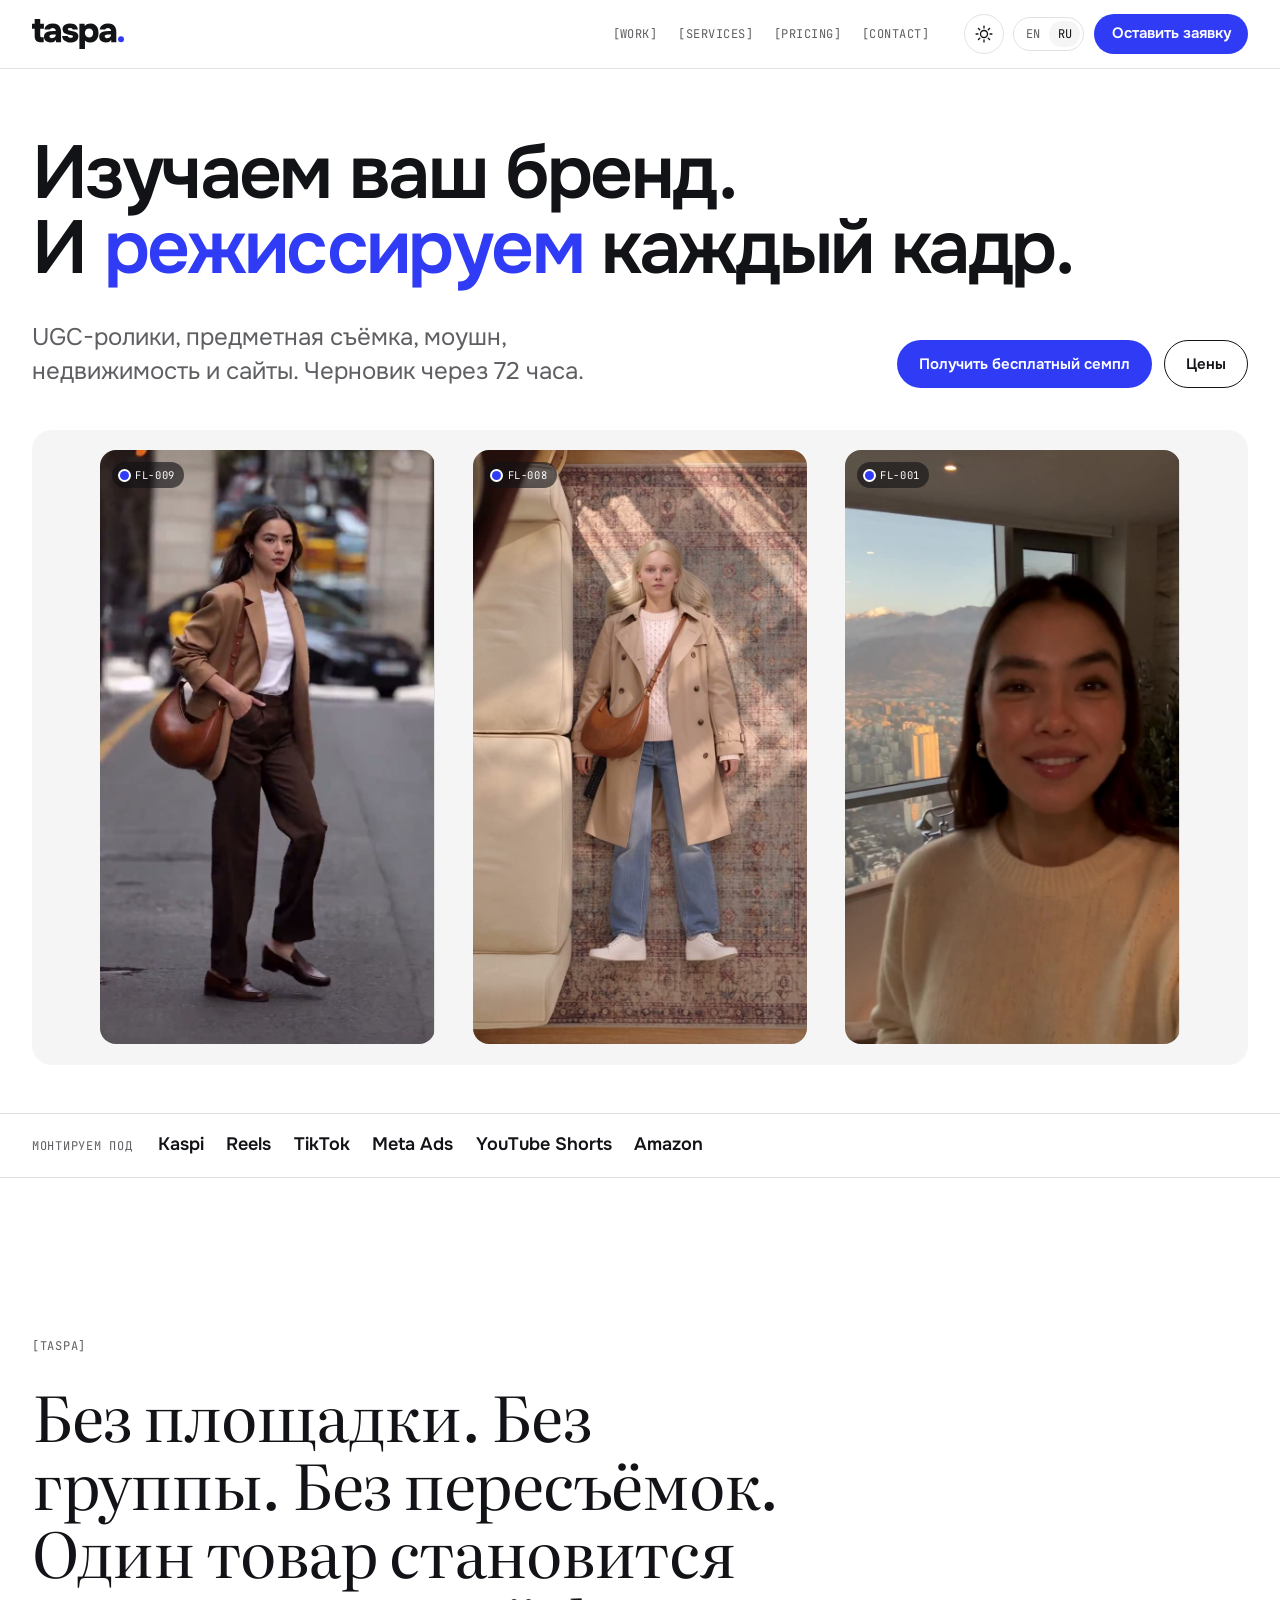
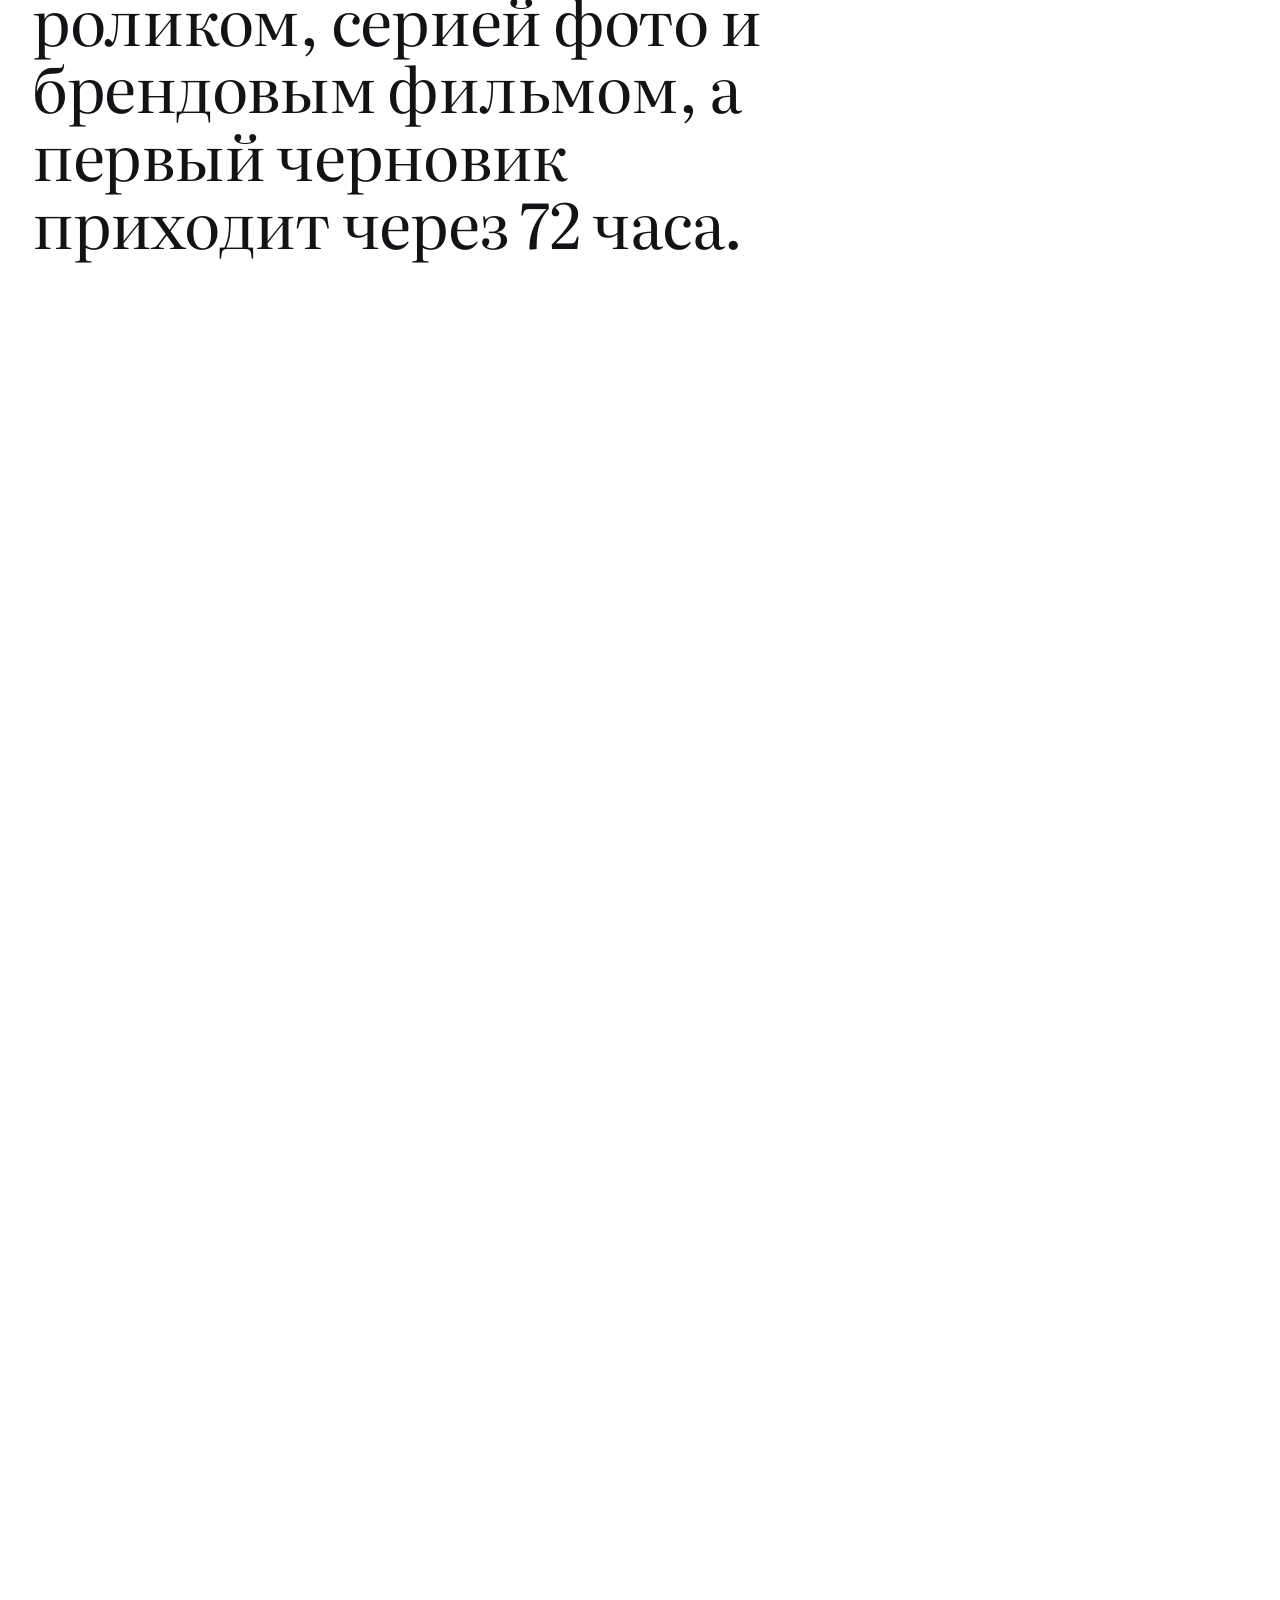
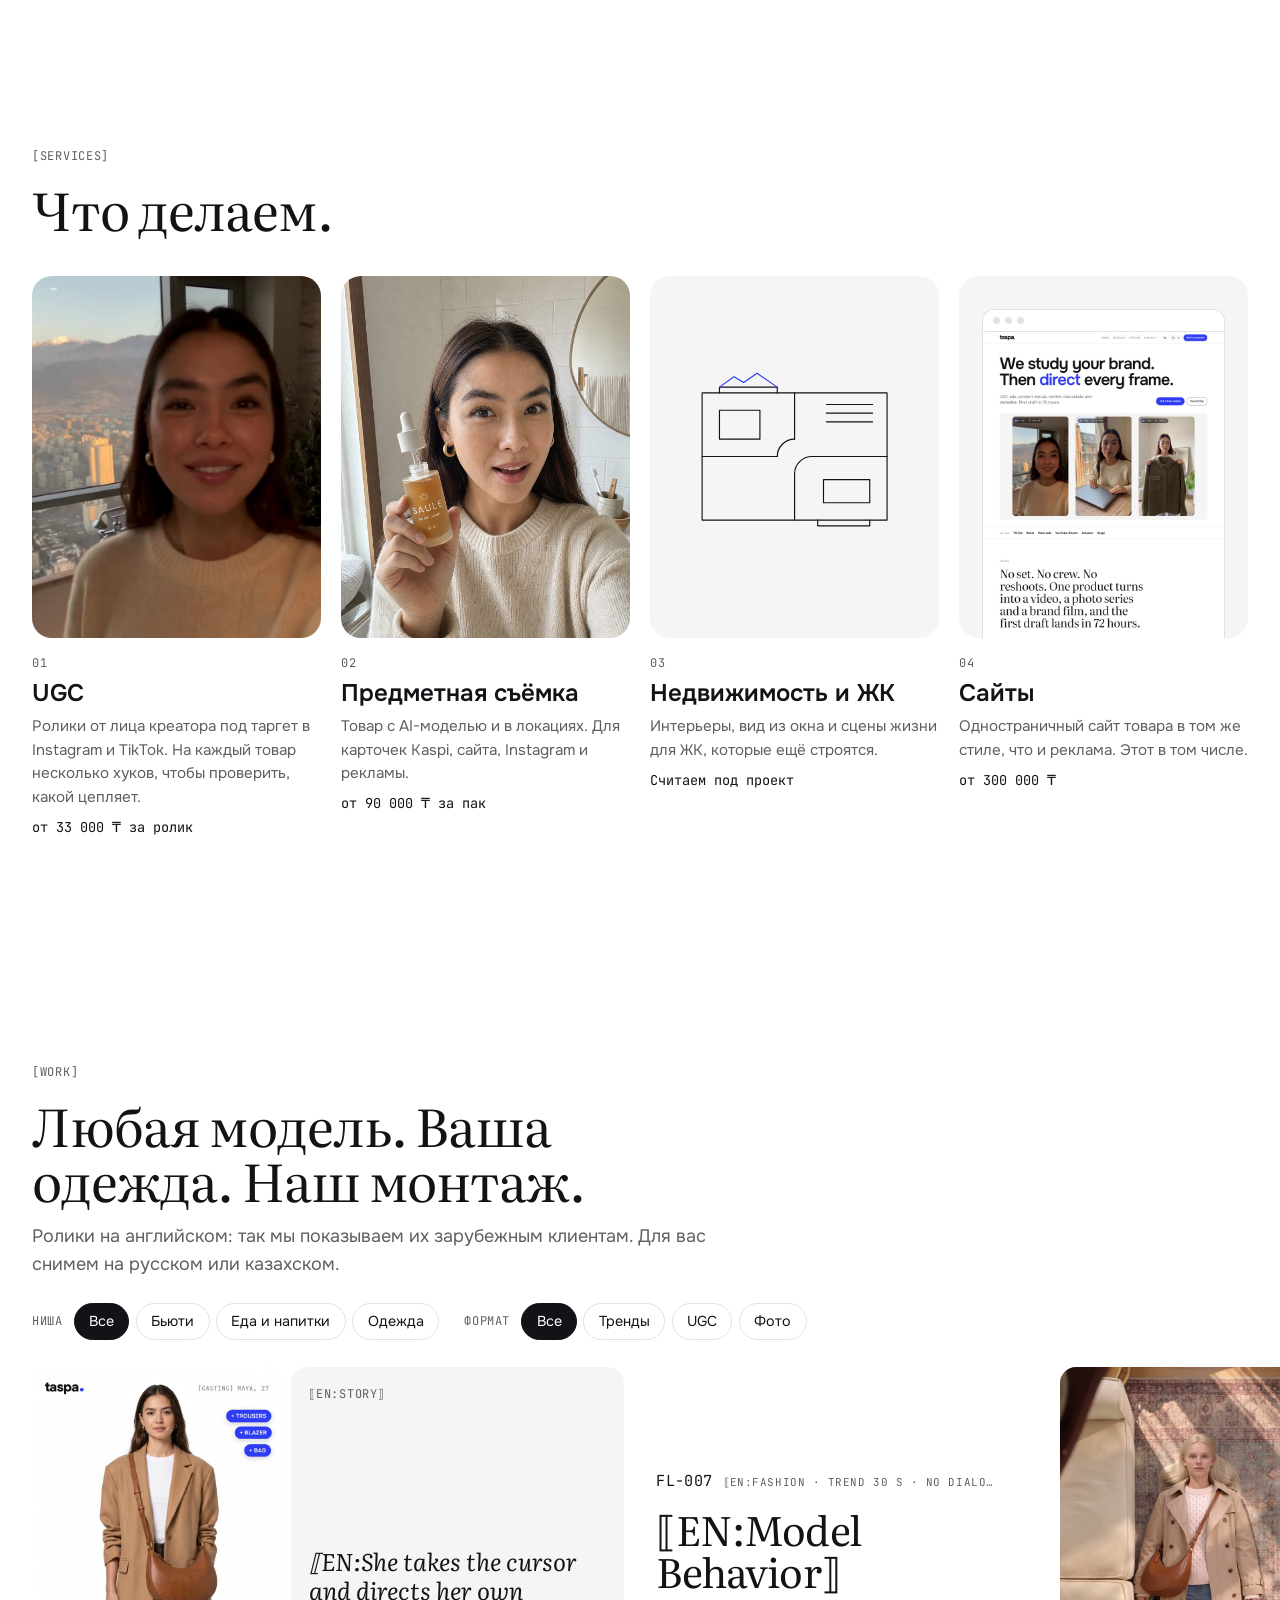
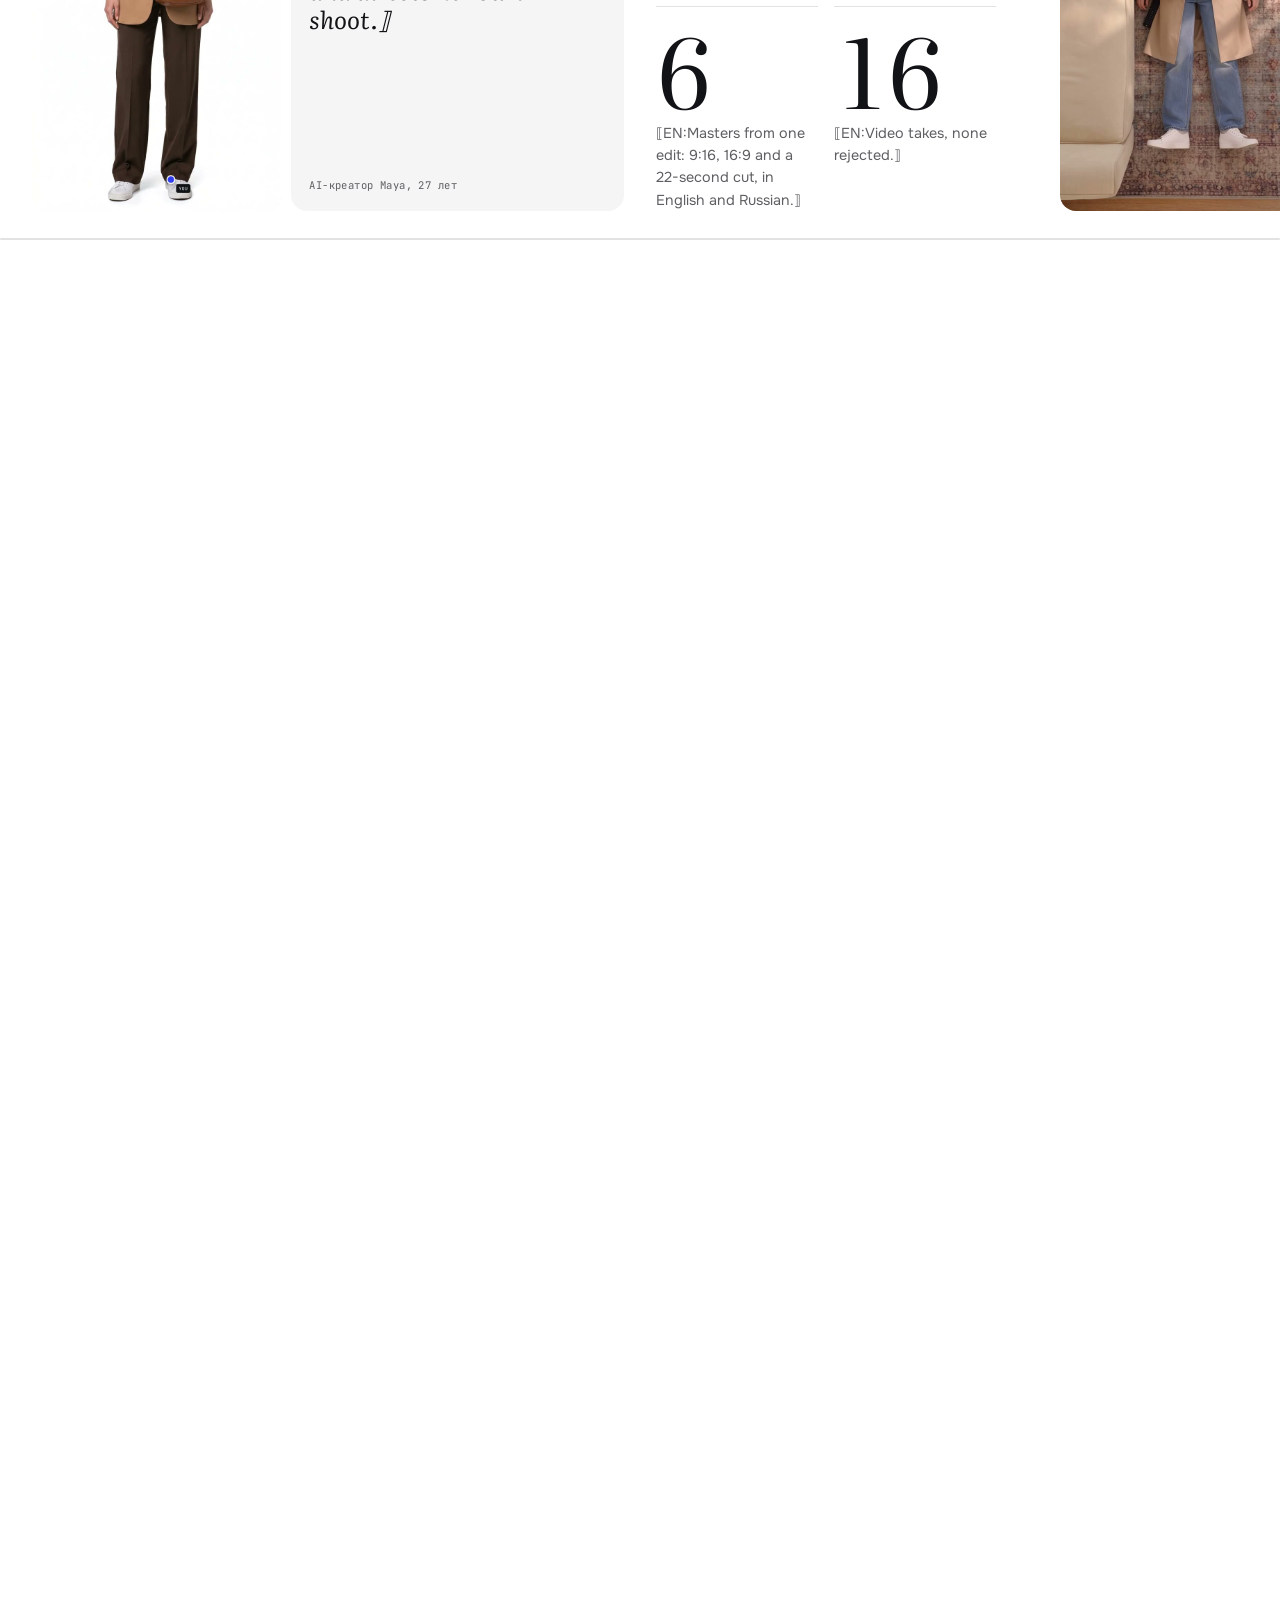
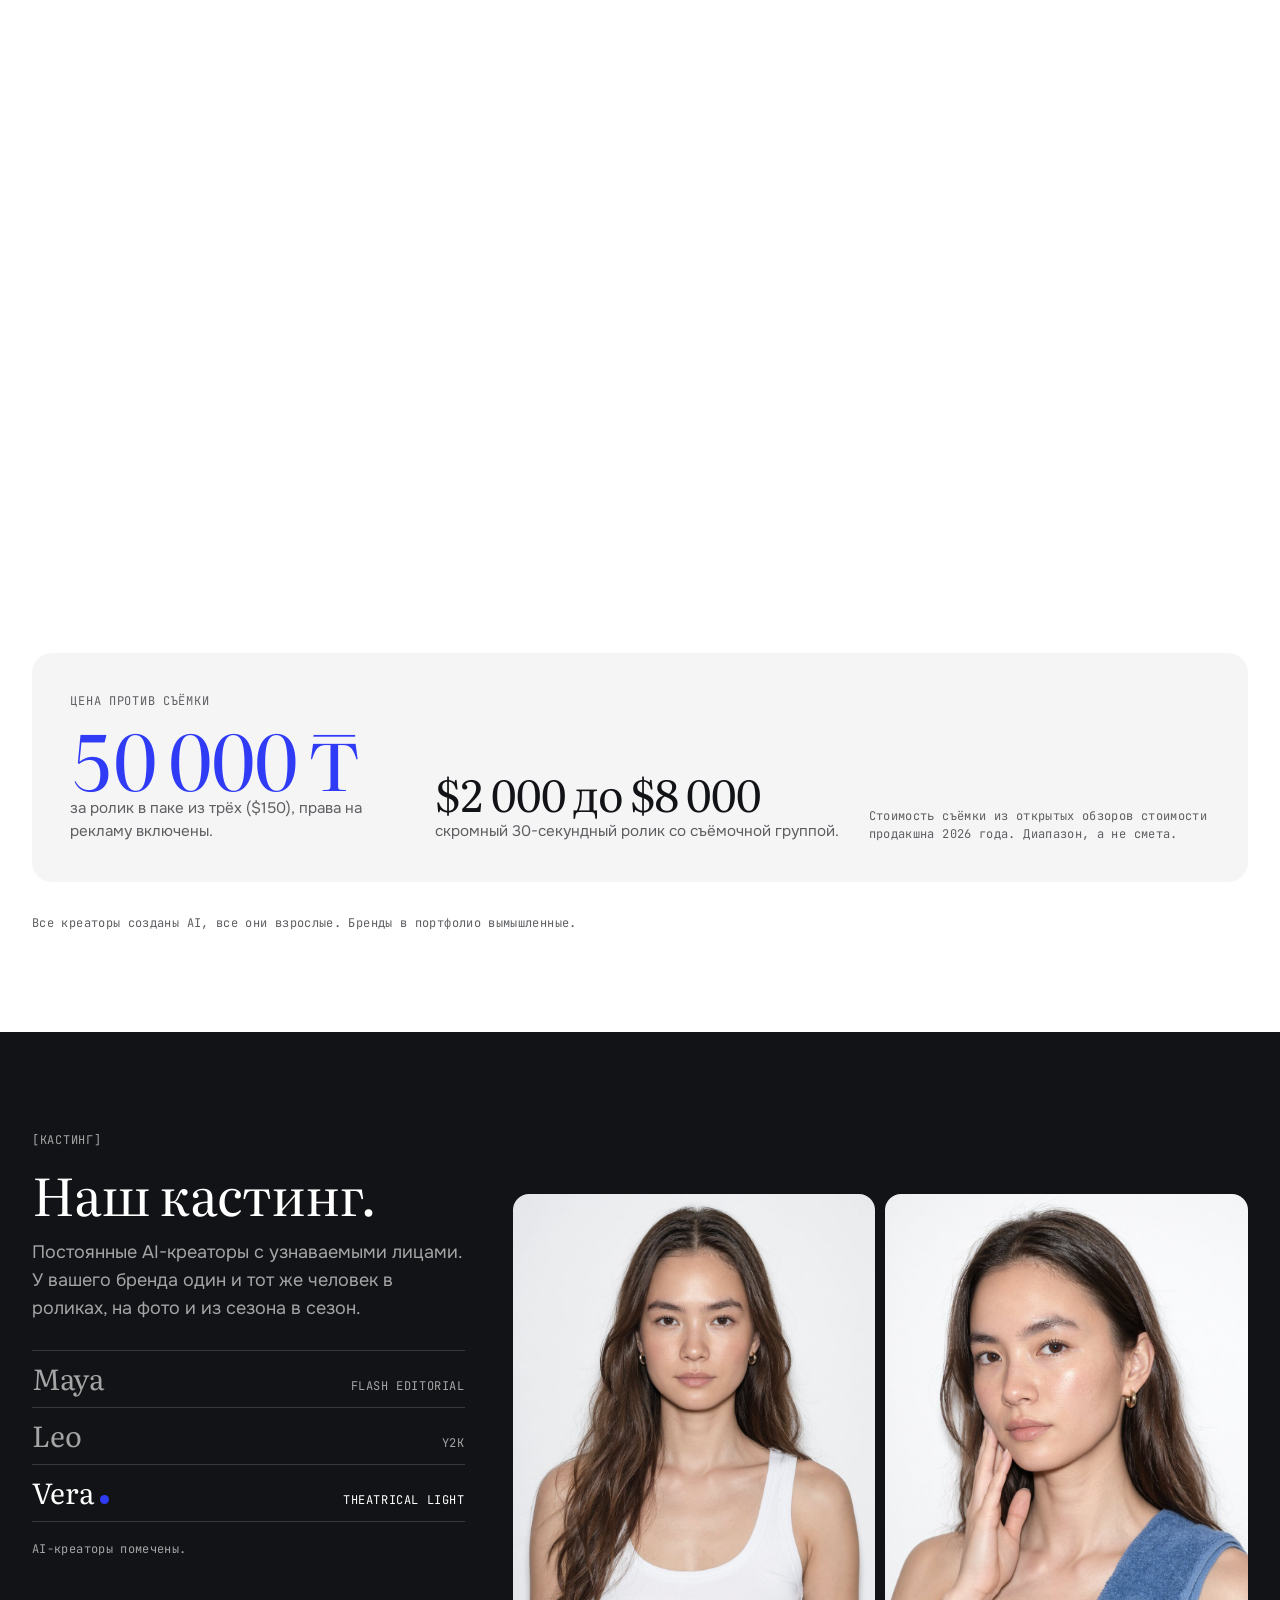
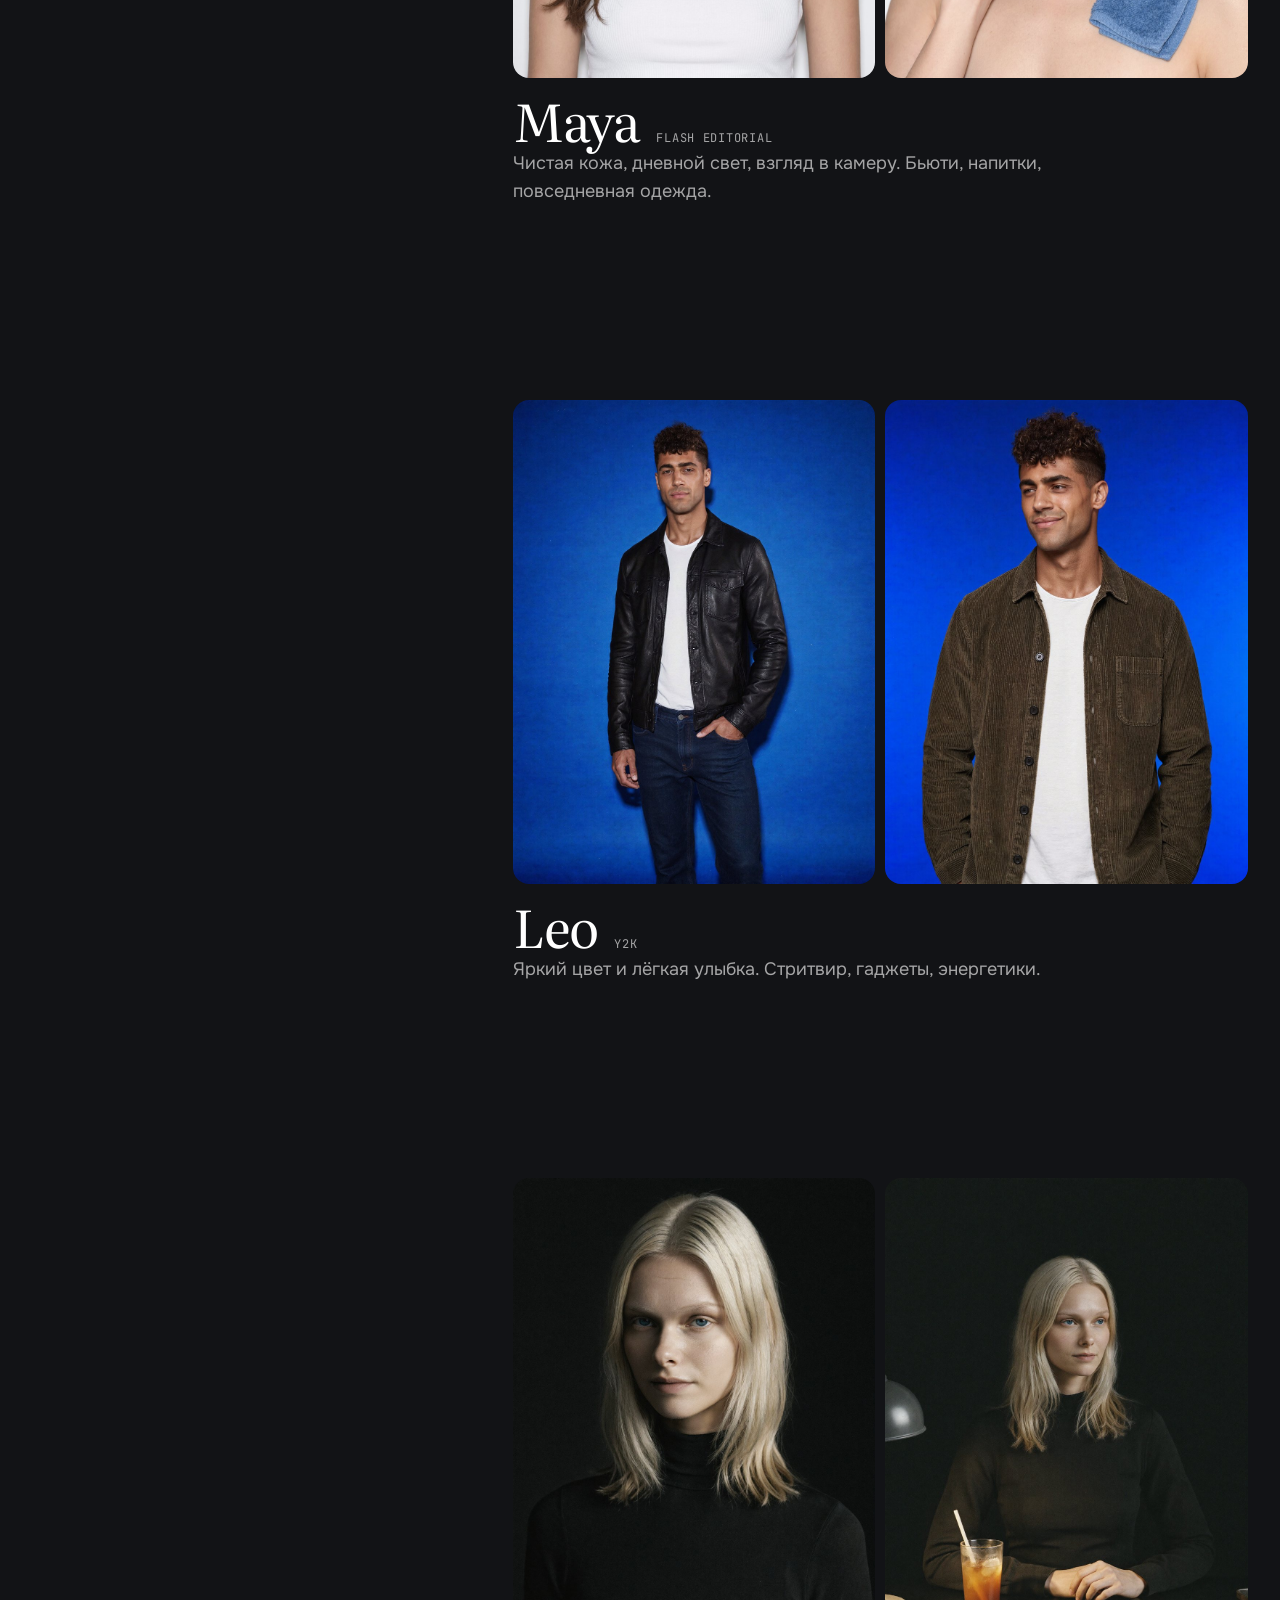
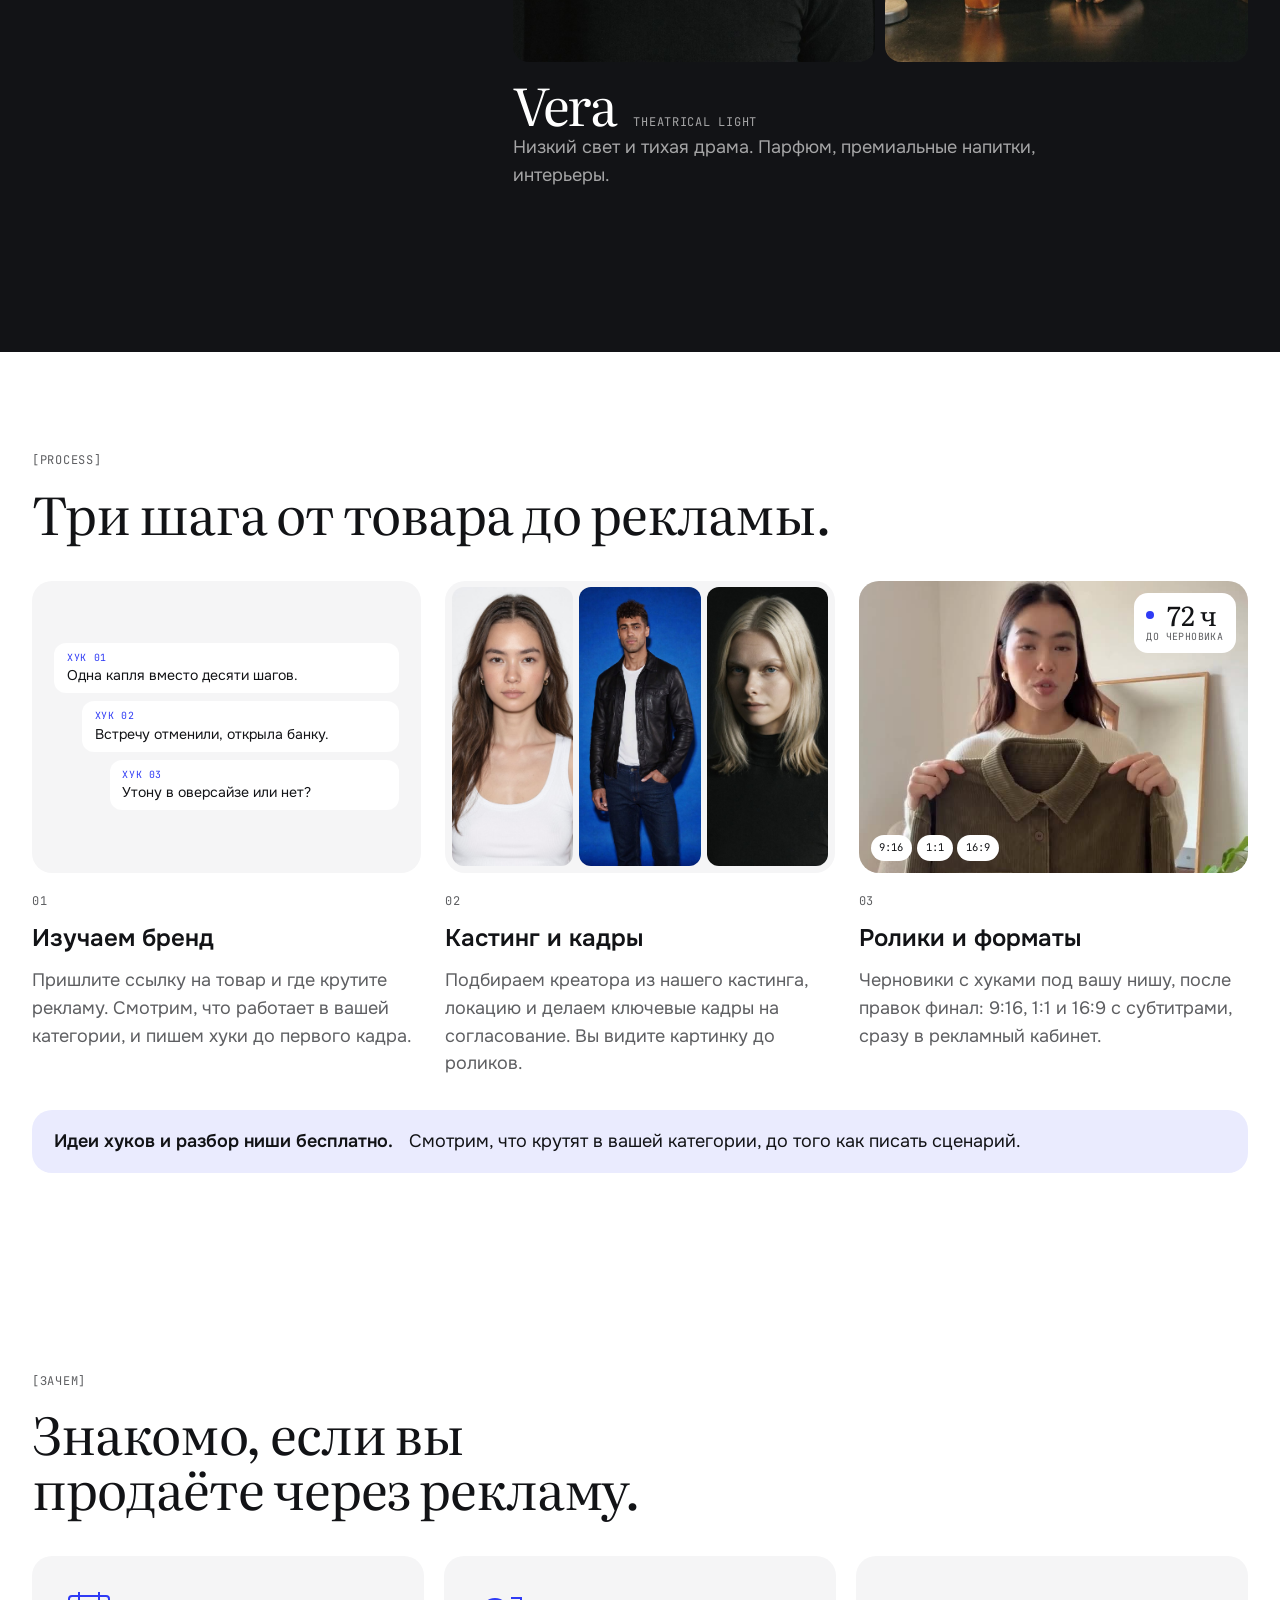
==== commit 7ca7f578: "RU v4 structure: 8 cases, live contacts, same assets as EN (texts in progress) Co-Authored-By: Claud" ====
--- a/ru/index.html
+++ b/ru/index.html
@@ -6,12 +6,17 @@
 <title>Taspa Studio</title>
 <meta name="claude:viewport-fit-sides" content="cover">
 <meta name="description" content="Изучаем ваш бренд и режиссируем каждый кадр. UGC-ролики, предметная съёмка, моушн, недвижимость и сайты. Первый черновик через 72 часа, оплата в тенге.">
+<meta property="og:title" content="Taspa Studio">
+<meta property="og:description" content="⟦EN:We study your brand, then direct every frame. UGC ads, product visuals and motion. First draft in 72 hours.⟧">
+<meta property="og:image" content="https://softorture.github.io/taspa-site/assets/video/FL_MB_maya_modelbehavior.jpg">
+<meta property="og:type" content="website">
+<meta name="twitter:card" content="summary_large_image">
 <link rel="preconnect" href="https://fonts.googleapis.com">
 <link rel="preconnect" href="https://fonts.gstatic.com" crossorigin>
 <link rel="preload" as="style" href="https://fonts.googleapis.com/css2?family=Onest:wght@400;600;800&family=Literata:ital,opsz,wght@0,7..72,400;1,7..72,400&family=JetBrains+Mono&display=swap" onload="this.onload=null;this.rel='stylesheet'">
 <noscript><link rel="stylesheet" href="https://fonts.googleapis.com/css2?family=Onest:wght@400;600;800&family=Literata:ital,opsz,wght@0,7..72,400;1,7..72,400&family=JetBrains+Mono&display=swap"></noscript>
 <link rel="icon" href="data:image/svg+xml,%3Csvg xmlns=%27http://www.w3.org/2000/svg%27 viewBox=%270 0 32 32%27%3E%3Ccircle cx=%2716%27 cy=%2716%27 r=%2712%27 fill=%27%232f3bf5%27/%3E%3C/svg%3E">
-<link rel="preload" as="image" href="../assets/video/hero_loop_draft.jpg" media="(max-width: 719px)">
+<link rel="preload" as="image" href="../assets/video/hero_loop_v02.jpg" media="(max-width: 719px)">
 <link rel="stylesheet" href="../css/tokens.css">
 <link rel="stylesheet" href="../css/style.css">
 <script>(function(){var r=document.documentElement,m=null,s=null;try{m=localStorage.getItem("taspa-mode")}catch(e){}if(m==="black"||m==="blue")r.setAttribute("data-mode",m);try{s=sessionStorage.getItem("taspa-seen")}catch(e){}if(!s&&!(window.matchMedia&&matchMedia("(prefers-reduced-motion: reduce)").matches))r.classList.add("is-loading")})();</script>
@@ -38,8 +43,8 @@
                 <li><a href="#cast">Наш кастинг</a></li>
                 <li><a href="#process">Как мы работаем</a></li>
               </ul>
-              <p class="mega-note">Три вымышленных бренда, один AI-креатор, все форматы.</p>
-              <img class="mega-thumb" src="../assets/video/FL_V1_maya_saule.jpg" alt="" loading="lazy" width="720" height="1280">
+              <p class="mega-note">⟦EN:Fictional brands, three AI creators, trend formats and UGC.⟧</p>
+              <img class="mega-thumb" src="../assets/video/FL_MB_maya_modelbehavior.jpg" alt="" loading="lazy" width="720" height="1280">
             </div>
           </div>
         </li>
@@ -124,19 +129,19 @@
       <div class="hero-row">
         <p class="hero-sub" data-reveal>UGC-ролики, предметная съёмка, моушн, недвижимость и сайты. Черновик через 72 часа.</p>
         <div class="hero-actions" data-reveal style="--i:1">
-          <a class="btn btn-primary" href="#sample">Получить бесплатный семпл</a>
+          <a class="btn btn-primary" href="#sample"><span class="lbl-long">Получить бесплатный семпл</span><span class="lbl-short">Бесплатный семпл</span></a>
           <a class="btn btn-ghost" href="#pricing">Цены</a>
         </div>
       </div>
-      <!-- Шоурил: когда появится assets/video/showreel_loop.mp4, поставить data-showreel="../assets/video/showreel_loop.mp4" у блока ниже. Пусто = три ролика Maya. -->
+      <!-- Шоурил: когда появится assets/video/showreel_loop.mp4, поставить data-showreel="../assets/video/showreel_loop.mp4" у блока ниже. Пусто = три ролика: FL-009 (Maya), FL-008 (Vera), FL-001 (Maya). -->
       <div class="stage" data-showreel="" data-reveal style="--i:2">
         <div class="stage-reels">
-          <figure class="reel"><video muted loop playsinline preload="none" disablepictureinpicture controlslist="nodownload" data-poster="../assets/video/FL_V1_maya_saule.jpg" data-src="../assets/video/FL_V1_maya_saule.mp4" aria-label="AI-креатор Maya, ролик FL-001, без звука"></video><span class="rec"><b class="rec-live"></b>FL-001 · AI-креатор</span></figure>
-          <figure class="reel"><video muted loop playsinline preload="none" disablepictureinpicture controlslist="nodownload" data-poster="../assets/video/FL_V2_maya_tamshy.jpg" data-src="../assets/video/FL_V2_maya_tamshy.mp4" aria-label="AI-креатор Maya, ролик FL-002, без звука"></video><span class="rec"><b class="rec-live"></b>FL-002 · AI-креатор</span></figure>
-          <figure class="reel"><video muted loop playsinline preload="none" disablepictureinpicture controlslist="nodownload" data-poster="../assets/video/FL_V3_maya_overshirt.jpg" data-src="../assets/video/FL_V3_maya_overshirt.mp4" aria-label="AI-креатор Maya, ролик FL-003, без звука"></video><span class="rec"><b class="rec-live"></b>FL-003 · AI-креатор</span></figure>
+          <figure class="reel"><video muted loop playsinline preload="none" disablepictureinpicture controlslist="nodownload" data-poster="../assets/video/FL_ST_maya_ay_streetstyle.jpg" data-src="../assets/video/FL_ST_maya_ay_streetstyle.mp4" aria-label="Maya, ролик FL-009, без звука"></video><span class="rec"><b class="rec-live"></b>FL-009</span></figure>
+          <figure class="reel"><video muted loop playsinline preload="none" disablepictureinpicture controlslist="nodownload" data-poster="../assets/video/FL_RUG_vera_ay_rugside.jpg" data-src="../assets/video/FL_RUG_vera_ay_rugside.mp4" aria-label="Vera, ролик FL-008, без звука"></video><span class="rec"><b class="rec-live"></b>FL-008</span></figure>
+          <figure class="reel"><video muted loop playsinline preload="none" disablepictureinpicture controlslist="nodownload" data-poster="../assets/video/FL_V1_maya_saule.jpg" data-src="../assets/video/FL_V1_maya_saule.mp4" aria-label="Maya, ролик FL-001, без звука"></video><span class="rec"><b class="rec-live"></b>FL-001</span></figure>
         </div>
         <div class="stage-mobile">
-          <figure class="reel"><video muted loop playsinline preload="none" disablepictureinpicture controlslist="nodownload" poster="../assets/video/hero_loop_draft.jpg" data-src="../assets/video/hero_loop_draft.mp4" aria-label="AI-креатор Maya, ролики FL-001, FL-002, FL-003, без звука"></video><span class="rec"><b class="rec-live"></b>FL-001 / 002 / 003</span></figure>
+          <figure class="reel"><video muted loop playsinline preload="none" disablepictureinpicture controlslist="nodownload" poster="../assets/video/hero_loop_v02.jpg" data-src="../assets/video/hero_loop_v02.mp4" aria-label="Maya и Vera, ролики FL-001 до FL-010, без звука"></video><span class="rec"><b class="rec-live"></b>FL-001 / 010</span></figure>
         </div>
       </div>
     </div>
@@ -229,7 +234,7 @@
       <div class="wrap work-head">
         <div class="work-title" data-reveal>
           <span class="label">[WORK]</span>
-          <h2 class="h2" id="work-title">Один кастинг, три товара, все форматы.</h2>
+          <h2 class="h2" id="work-title">Любая модель. Ваша одежда. Наш монтаж.</h2>
           <p class="work-lead">Ролики на английском: так мы показываем их зарубежным клиентам. Для вас снимем на русском или казахском.</p>
         </div>
         <div class="filters" role="group" aria-label="Фильтр работ">
@@ -243,6 +248,7 @@
           <div class="filter-group">
             <span>Формат</span>
             <button class="chip" type="button" data-group="format" data-value="all" aria-pressed="true">Все</button>
+            <button class="chip" type="button" data-group="format" data-value="trend" aria-pressed="false">Тренды</button>
             <button class="chip" type="button" data-group="format" data-value="ugc" aria-pressed="false">UGC</button>
             <button class="chip" type="button" data-group="format" data-value="photo" aria-pressed="false">Фото</button>
           </div>
@@ -250,6 +256,71 @@
       </div>
       <div class="work-viewport">
         <ol class="work-track">
+          <li class="case" data-niche="fashion">
+            <div class="case-frames">
+              <button class="frame frame-video" type="button" data-format="trend" data-type="video" data-src="../assets/video/FL_MB_maya_modelbehavior.mp4" data-poster="../assets/video/FL_MB_maya_modelbehavior.jpg" data-caption="<span>⟦EN:FL-007 · Model Behavior · Trend 9:16, 30 s⟧</span><span>AI-креатор Maya, 27 лет</span>" aria-label="Смотреть со звуком: FL-007, ⟦EN:Model Behavior⟧">
+                <img src="../assets/video/FL_MB_maya_modelbehavior.jpg" alt="⟦EN:Maya in a camel blazer and brown trousers with a cognac crescent bag, outfit tags on screen⟧" loading="lazy" width="720" height="1280">
+                <span class="play">Смотреть со звуком</span>
+              </button>
+              <div class="frame frame-hook"><span class="label">⟦EN:Story⟧</span><p>⟦EN:She takes the cursor and directs her own shoot.⟧</p><span class="creator">AI-креатор Maya, 27 лет</span></div>
+            </div>
+            <div class="case-info">
+              <div class="case-top"><span class="code">FL-007</span><span class="tags">⟦EN:Fashion · Trend 30 s · No dialogue⟧</span></div>
+              <h3 class="case-title">⟦EN:Model Behavior⟧</h3>
+              <div class="case-stats">
+                <div class="stat"><span class="num" data-count="6"><span class="n">6</span></span><p>⟦EN:Masters from one edit: 9:16, 16:9 and a 22-second cut, in English and Russian.⟧</p></div>
+                <div class="stat"><span class="num" data-count="16"><span class="n">16</span></span><p>⟦EN:Video takes, none rejected.⟧</p></div>
+              </div>
+            </div>
+          </li>
+          <li class="case" data-niche="fashion">
+            <div class="case-frames">
+              <button class="frame frame-video" type="button" data-format="trend" data-type="video" data-src="../assets/video/FL_RUG_vera_ay_rugside.mp4" data-poster="../assets/video/FL_RUG_vera_ay_rugside.jpg" data-caption="<span>⟦EN:FL-008 · AY crescent bag · Outfit swap 9:16, 15 s⟧</span><span>⟦EN:AI creator Vera, 25⟧</span>" aria-label="Смотреть со звуком: FL-008, ⟦EN:AY crescent bag, outfit swap⟧">
+                <img src="../assets/video/FL_RUG_vera_ay_rugside.jpg" alt="⟦EN:Vera lies on a rug, shot from above, in a beige trench with a cognac crescent bag⟧" loading="lazy" width="720" height="1280">
+                <span class="play">Смотреть со звуком</span>
+              </button>
+              <button class="frame frame-video" type="button" data-format="trend" data-type="video" data-src="../assets/video/FL_ST_maya_ay_streetstyle.mp4" data-poster="../assets/video/FL_ST_maya_ay_streetstyle.jpg" data-caption="<span>⟦EN:FL-009 · AY crescent bag · Street style 9:16, 6 s⟧</span><span>AI-креатор Maya, 27 лет</span>" aria-label="Смотреть со звуком: FL-009, ⟦EN:AY crescent bag, street style⟧">
+                <img src="../assets/video/FL_ST_maya_ay_streetstyle.jpg" alt="⟦EN:Maya crosses a city street in a camel blazer with the crescent bag⟧" loading="lazy" width="720" height="1280">
+                <span class="play">Смотреть со звуком</span>
+              </button>
+              <button class="frame frame-video" type="button" data-format="trend" data-type="video" data-src="../assets/video/FL_FF_vera_ay_fashionfilm.mp4" data-poster="../assets/video/FL_FF_vera_ay_fashionfilm.jpg" data-caption="<span>⟦EN:FL-010 · AY crescent bag · Fashion film 9:16, 6 s⟧</span><span>⟦EN:AI creator Vera, 25⟧</span>" aria-label="Смотреть со звуком: FL-010, ⟦EN:AY crescent bag, fashion film⟧">
+                <img src="../assets/video/FL_FF_vera_ay_fashionfilm.jpg" alt="⟦EN:Vera in a trench raises her arm on a sunlit street, the crescent bag on her shoulder⟧" loading="lazy" width="720" height="1280">
+                <span class="play">Смотреть со звуком</span>
+              </button>
+            </div>
+            <div class="case-info">
+              <div class="case-top"><span class="code">FL-008 / 009 / 010</span><span class="tags">⟦EN:Fashion · Trend · 3 clips⟧</span></div>
+              <h3 class="case-title">⟦EN:AY crescent bag⟧</h3>
+              <div class="case-stats">
+                <div class="stat"><span class="num" data-count="4"><span class="n">4</span></span><p>⟦EN:Looks in one 15-second take, changed behind a ceiling fan.⟧</p></div>
+                <div class="stat"><span class="num" data-count="3"><span class="n">3</span></span><p>⟦EN:Trend formats with one bag and two creators.⟧</p></div>
+              </div>
+            </div>
+          </li>
+          <li class="case" data-niche="drink">
+            <div class="case-frames">
+              <button class="frame frame-video" type="button" data-format="trend" data-type="video" data-src="../assets/video/FL_CB_leo_tamshy_b.mp4" data-poster="../assets/video/FL_CB_leo_tamshy_b.jpg" data-caption="<span>⟦EN:FL-011 · TAMSHY · Scale-shift gag 9:16, 19 s⟧</span><span>⟦EN:AI creator Leo⟧</span>" aria-label="Смотреть со звуком: FL-011, ⟦EN:TAMSHY, Cannonball, hook B⟧">
+                <img src="../assets/video/FL_CB_leo_tamshy_b.jpg" alt="⟦EN:Leo in a kitchen next to a glass of TAMSHY sparkling tea, caption Too hot for tea⟧" loading="lazy" width="720" height="1280">
+                <span class="play">Смотреть со звуком</span>
+              </button>
+              <button class="frame frame-video" type="button" data-format="trend" data-type="video" data-src="../assets/video/FL_CB_leo_tamshy_a.mp4" data-poster="../assets/video/FL_CB_leo_tamshy_a.jpg" data-caption="<span>⟦EN:FL-012 · TAMSHY · Hook A, the look 9:16, 19 s⟧</span><span>⟦EN:AI creator Leo⟧</span>" aria-label="Смотреть со звуком: FL-012, ⟦EN:TAMSHY, Cannonball, hook A⟧">
+                <img src="../assets/video/FL_CB_leo_tamshy_a.jpg" alt="⟦EN:Leo holds a glass of TAMSHY to the lens and looks into the camera⟧" loading="lazy" width="720" height="1280">
+                <span class="play">Смотреть со звуком</span>
+              </button>
+              <button class="frame frame-video" type="button" data-format="trend" data-type="video" data-src="../assets/video/FL_CB_leo_tamshy_c.mp4" data-poster="../assets/video/FL_CB_leo_tamshy_c.jpg" data-caption="<span>⟦EN:FL-013 · TAMSHY · Hook C, can first 9:16, 19 s⟧</span><span>⟦EN:AI creator Leo⟧</span>" aria-label="Смотреть со звуком: FL-013, ⟦EN:TAMSHY, Cannonball, hook C⟧">
+                <img src="../assets/video/FL_CB_leo_tamshy_c.jpg" alt="⟦EN:TAMSHY pours from the can into a tall glass⟧" loading="lazy" width="720" height="1280">
+                <span class="play">Смотреть со звуком</span>
+              </button>
+            </div>
+            <div class="case-info">
+              <div class="case-top"><span class="code">FL-011 / 012 / 013</span><span class="tags">⟦EN:Drink · Trend · No dialogue⟧</span></div>
+              <h3 class="case-title">⟦EN:Cannonball⟧</h3>
+              <div class="case-stats">
+                <div class="stat"><span class="num" data-count="3"><span class="n">3</span></span><p>⟦EN:Hooks on one body, so you test the opening, not the whole ad.⟧</p></div>
+                <div class="stat"><span class="num" data-count="0"><span class="n">0</span></span><p>⟦EN:Words. A silent gag on a scale shift reads in any language.⟧</p></div>
+              </div>
+            </div>
+          </li>
           <li class="case" data-niche="beauty">
             <div class="case-frames">
               <button class="frame frame-video" type="button" data-format="ugc" data-type="video" data-src="../assets/video/FL_V1_maya_saule.mp4" data-poster="../assets/video/FL_V1_maya_saule.jpg" data-caption="<span>FL-001 · сыворотка SAULE · UGC 9:16, 12 с</span><span>AI-креатор Maya, 27 лет</span>" aria-label="Смотреть со звуком: FL-001, сыворотка SAULE">
@@ -543,7 +614,7 @@
             <option>Instagram Reels</option><option>TikTok</option><option>Карточка Kaspi</option><option>YouTube Shorts</option><option>Пока не знаю</option>
           </select>
         </div>
-        <div class="field"><label for="s-email">Email или WhatsApp</label><input id="s-email" name="contact" type="text" placeholder="you@brand.kz" autocomplete="email"></div>
+        <div class="field"><label for="s-email">Email или WhatsApp</label><input id="s-email" name="email" type="text" placeholder="you@brand.kz" autocomplete="email"></div>
         <button class="btn btn-primary" type="submit">Хочу бесплатный хук</button>
         <p class="form-status" role="status"></p>
       </form>
@@ -575,7 +646,7 @@
       <div class="contact-copy" data-reveal>
         <span class="label">[CONTACT]</span>
         <h2 class="shall" id="contact-title">Обсудим?</h2>
-        <p>Четыре коротких вопроса: что нужно, бюджет, сроки и как с вами связаться. Займёт минуту. Быстрее всего в WhatsApp или Telegram.</p>
+        <p>Четыре коротких вопроса: что нужно, бюджет, сроки и как с вами связаться. Займёт минуту.</p>
         <button class="btn btn-primary btn-lg" type="button" data-open-wizard>Оставить заявку</button>
       </div>
       <aside class="studio-card" aria-label="Студия" data-reveal style="--i:1">
@@ -586,9 +657,9 @@
         <dl class="studio-list">
           <div><dt>Студия</dt><dd>Taspa, Алматы</dd></div>
           <div><dt>Местное время</dt><dd data-clock>GMT+5</dd></div>
-          <div><dt>WhatsApp</dt><dd>Номер при запуске</dd></div>
-          <div><dt>Telegram</dt><dd>Ник при запуске</dd></div>
-          <div><dt>Email</dt><dd>Адрес при запуске</dd></div>
+          <div><dt>Telegram</dt><dd><a href="https://t.me/rarealmatysnowflake" target="_blank" rel="noopener">@rarealmatysnowflake</a></dd></div>
+          <div><dt>Email</dt><dd><a href="mailto:alikhan.tasbulatov@hotmail.com">alikhan.tasbulatov@hotmail.com</a></dd></div>
+          <div><dt>Созвон</dt><dd>⟦EN:Ask on Telegram⟧</dd></div>
         </dl>
       </aside>
     </div>
@@ -597,7 +668,7 @@
 </main>
 
 <footer class="site-footer">
-  <video class="foot-video" muted loop playsinline preload="none" disablepictureinpicture poster="../assets/video/hero_loop_draft.jpg" data-src="../assets/video/hero_loop_draft.mp4" aria-hidden="true" tabindex="-1"></video>
+  <video class="foot-video" muted loop playsinline preload="none" disablepictureinpicture poster="../assets/video/hero_loop_v02.jpg" data-src="../assets/video/hero_loop_v02.mp4" aria-hidden="true" tabindex="-1"></video>
   <div class="wrap foot-in">
     <div class="foot-cols">
       <nav class="foot-col" aria-label="Подвал">
@@ -668,12 +739,11 @@
         </div>
       </div>
       <div class="step" data-step="5" hidden role="status">
-        <h3>Форма заработает при запуске.</h3>
-        <p>Ничего не отправлено. До запуска заявки принимаем здесь:</p>
+        <h3>⟦EN:Almost there. Send it your way.⟧</h3>
+        <p>⟦EN:Your answers are ready as a short message. Pick a channel and it opens with the text filled in.⟧</p>
         <div class="done-list">
-            <div class="channel"><b>WhatsApp</b><span>Номер появится при запуске</span></div>
-            <div class="channel"><b>Telegram</b><span>Ник появится при запуске</span></div>
-            <div class="channel"><b>Email</b><span>Адрес появится при запуске</span></div>
+            <a class="channel" data-send="email" href="mailto:alikhan.tasbulatov@hotmail.com"><b>Email</b><span>alikhan.tasbulatov@hotmail.com</span></a>
+            <a class="channel" data-send="telegram" href="https://t.me/rarealmatysnowflake" target="_blank" rel="noopener"><b>Telegram</b><span>@rarealmatysnowflake, ⟦EN:text copied to paste⟧</span></a>
         </div>
         <button class="btn btn-primary" type="button" data-wiz="close">Вернуться на сайт</button>
       </div>
--- a/css/style.css
+++ b/css/style.css
@@ -626,3 +626,11 @@
   .js .split .w > span { transform: none; }
   .cursor { display: none; }
 }
+
+/* v4 RU: short label for the first hero button up to 480 px; dollars next to tenge */
+.lbl-short { display: none; }
+@media (max-width: 480px) { .lbl-long { display: none; } .lbl-short { display: inline; } }
+.usd { font-family: var(--f-mono); font-size: max(.72rem, .5em); font-weight: 400; letter-spacing: 0; color: var(--fg-soft); white-space: nowrap; font-variant-numeric: tabular-nums; }
+.tiers .usd, .totals .usd, .addon .usd { display: block; }
+.totals .usd { margin-top: .25rem; }
+.pack .price .usd { margin-left: .2em; }
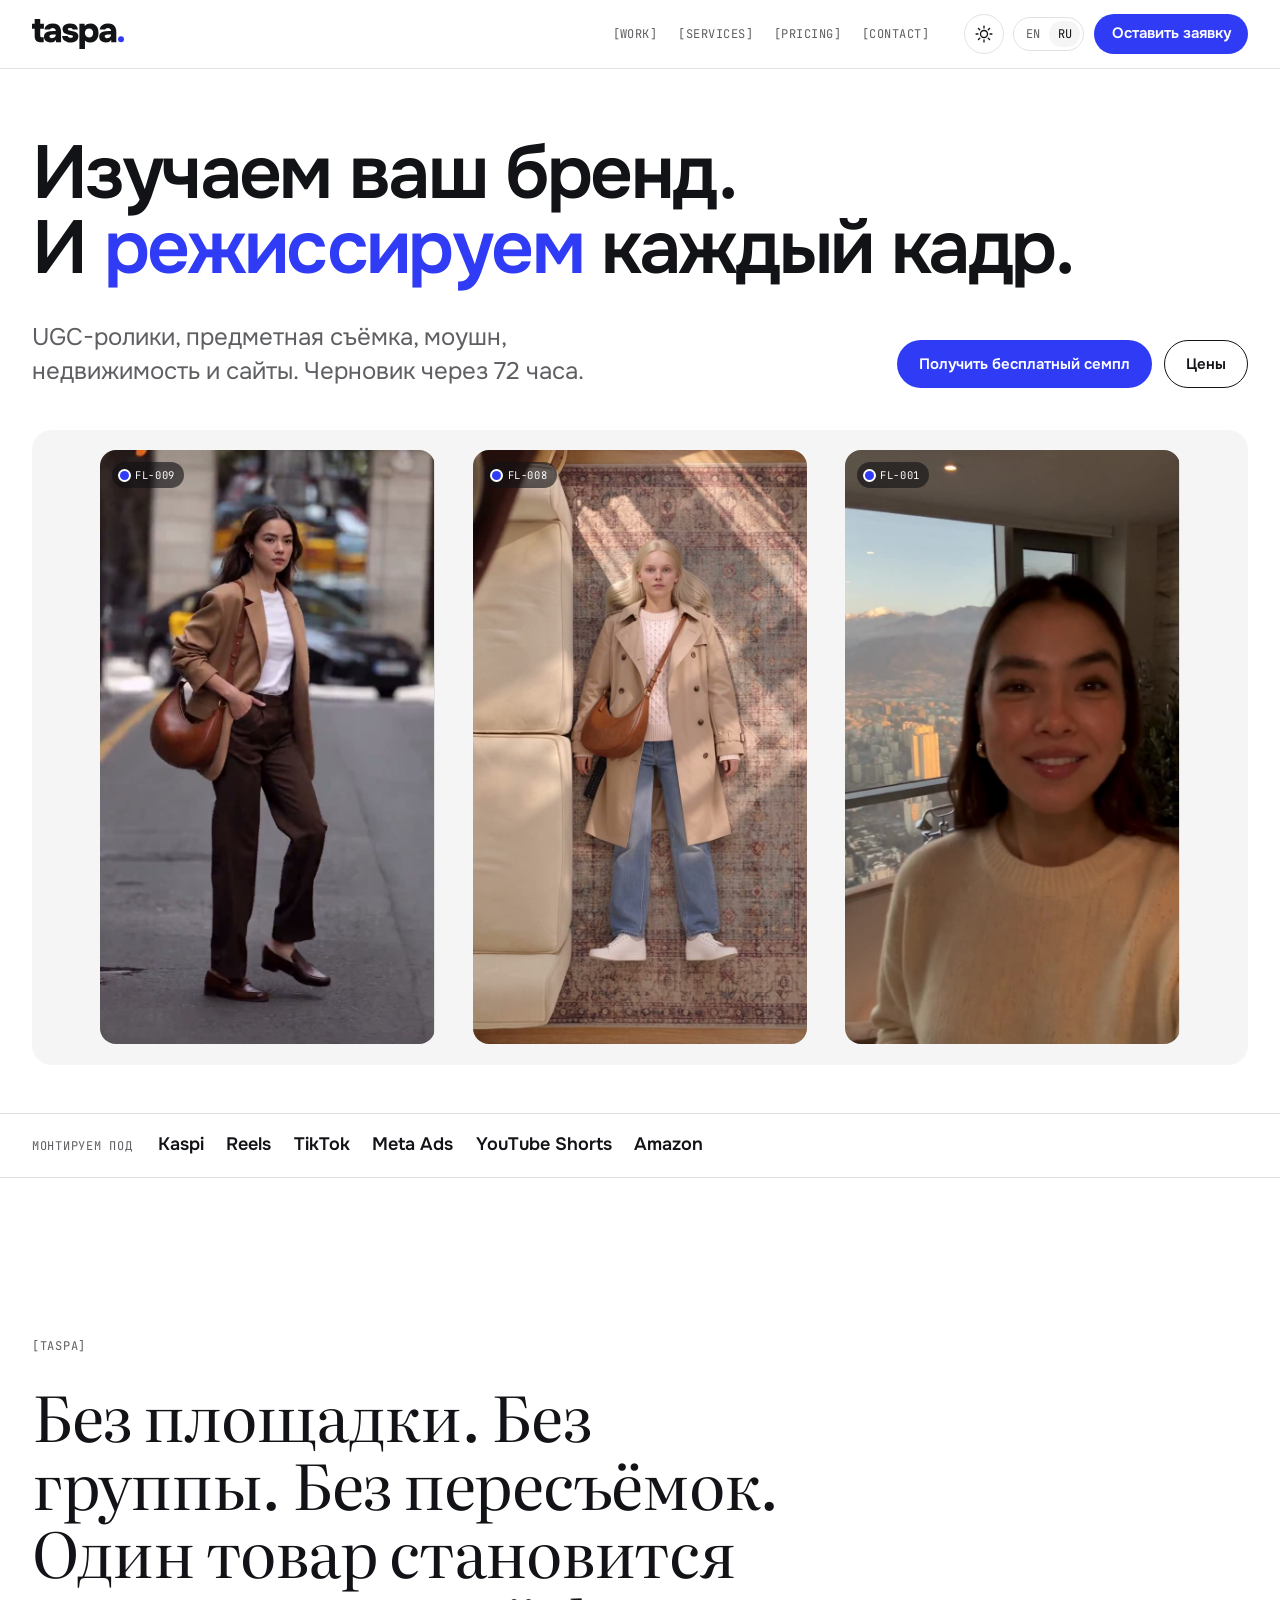
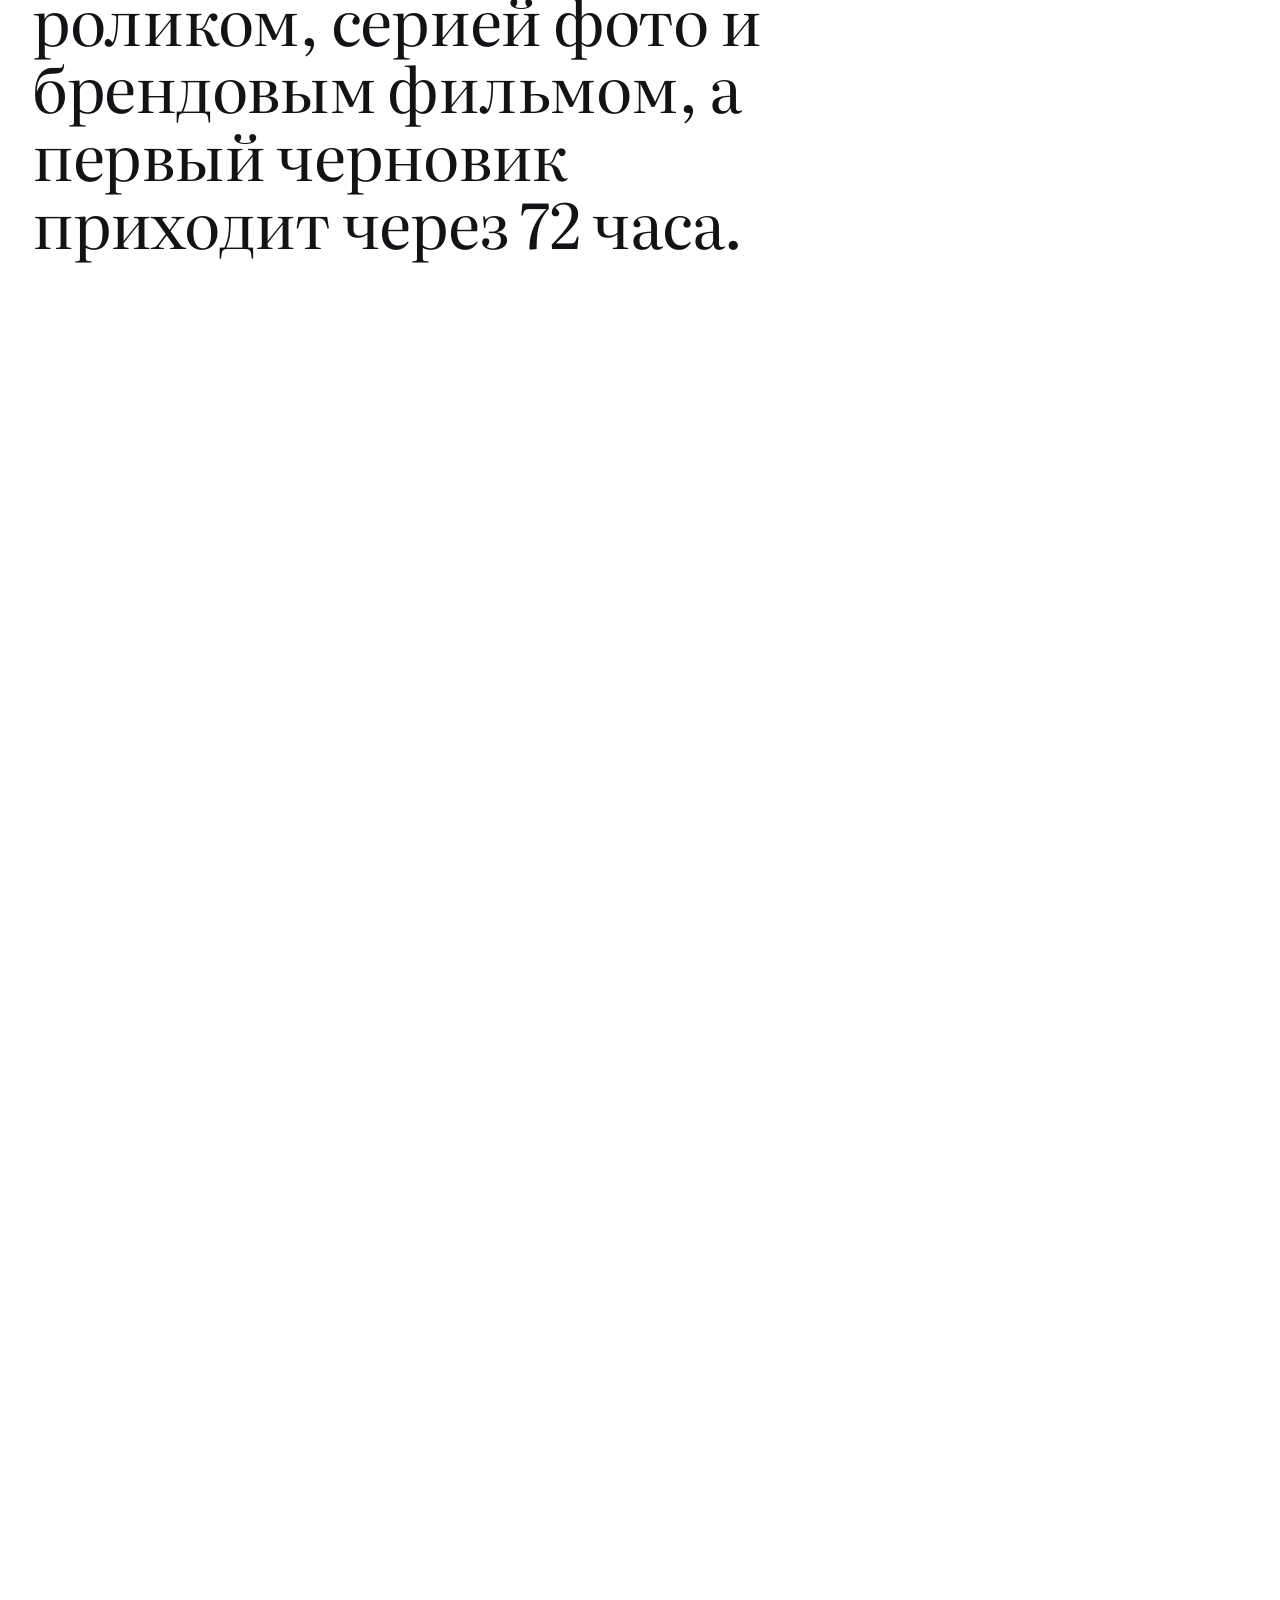
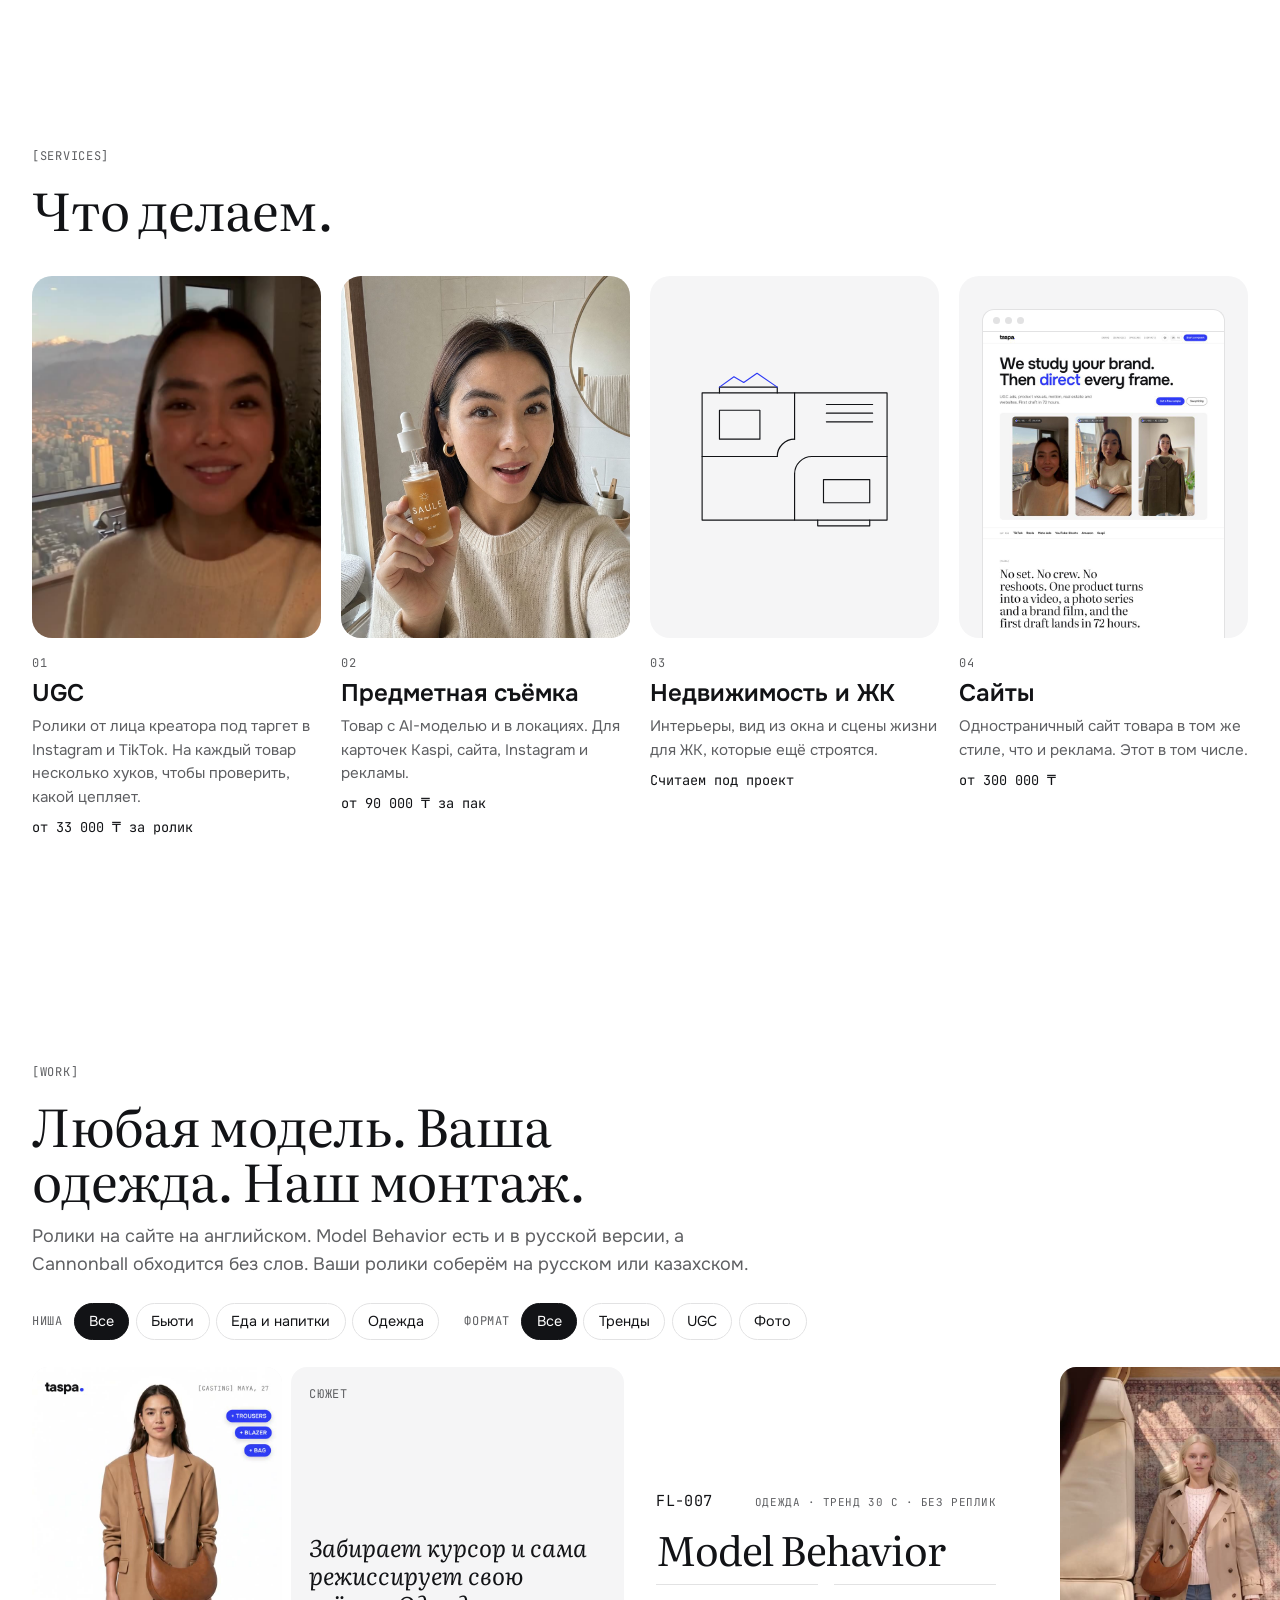
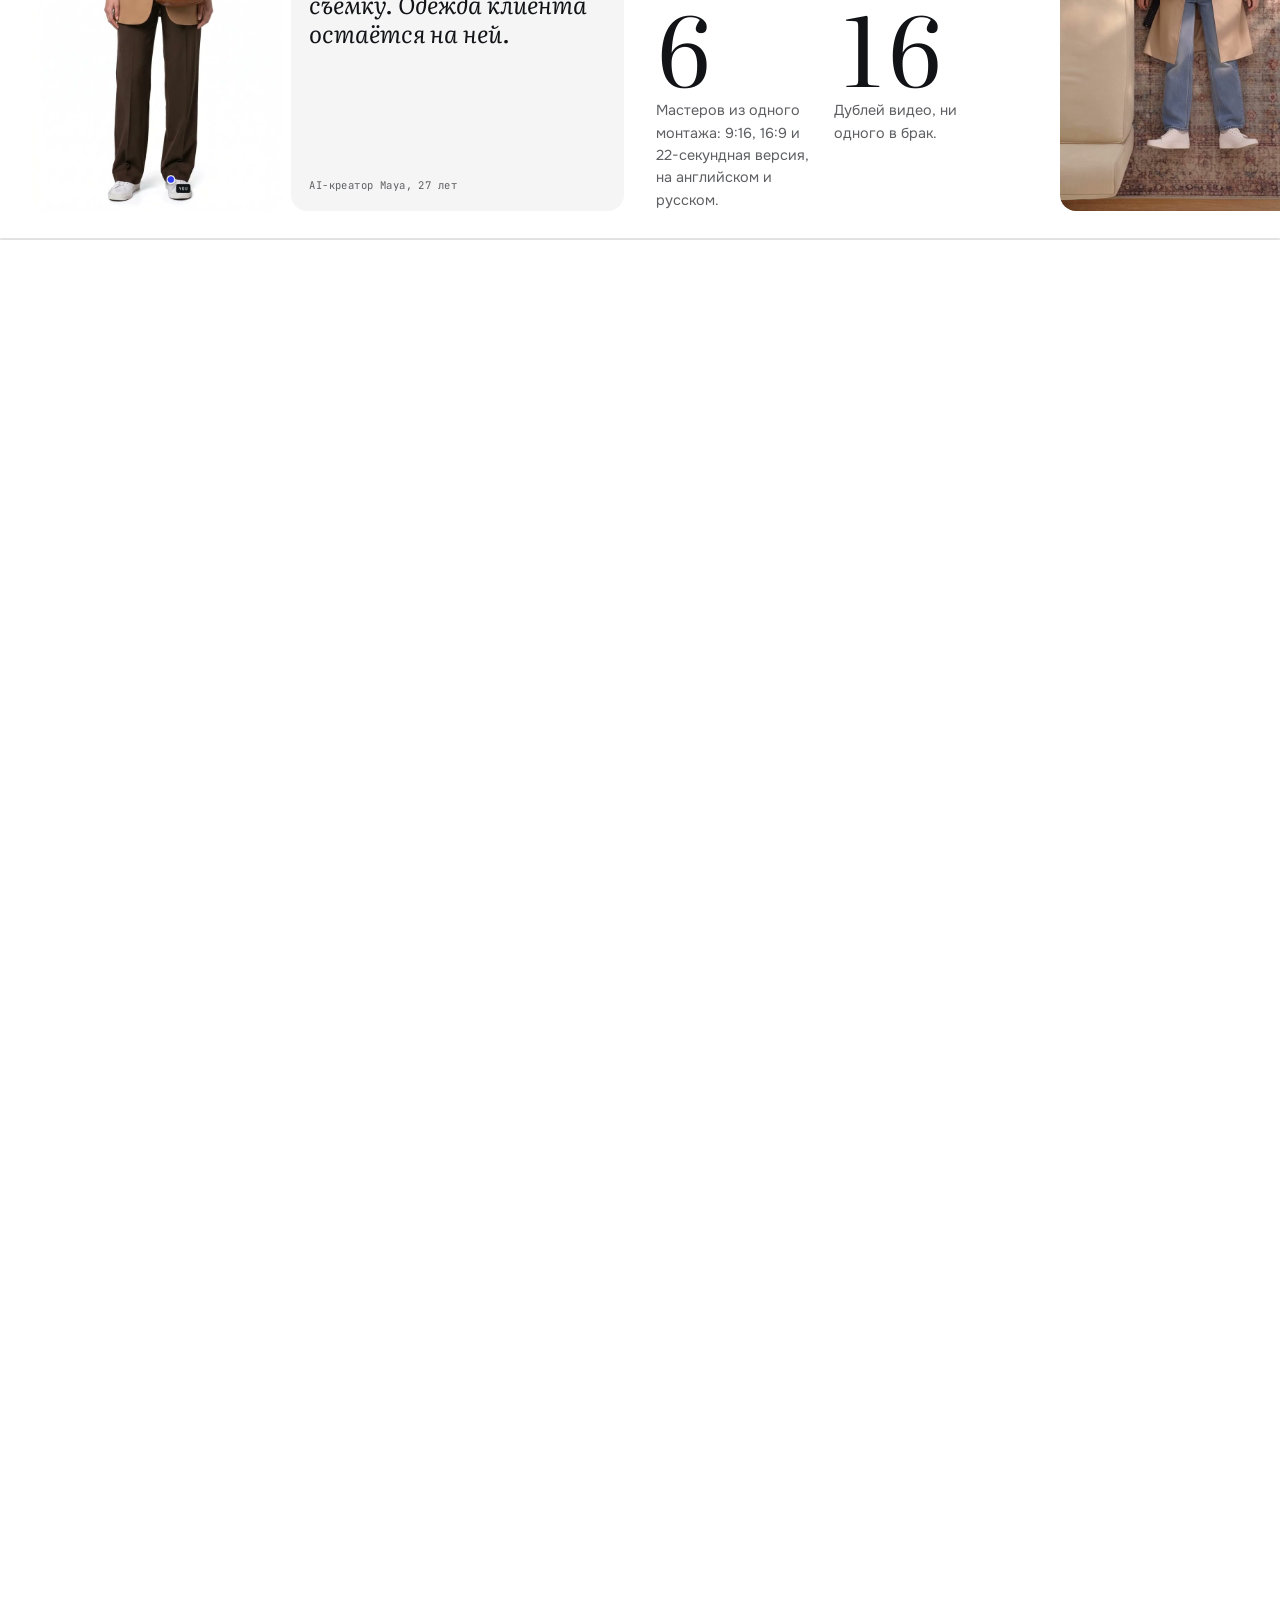
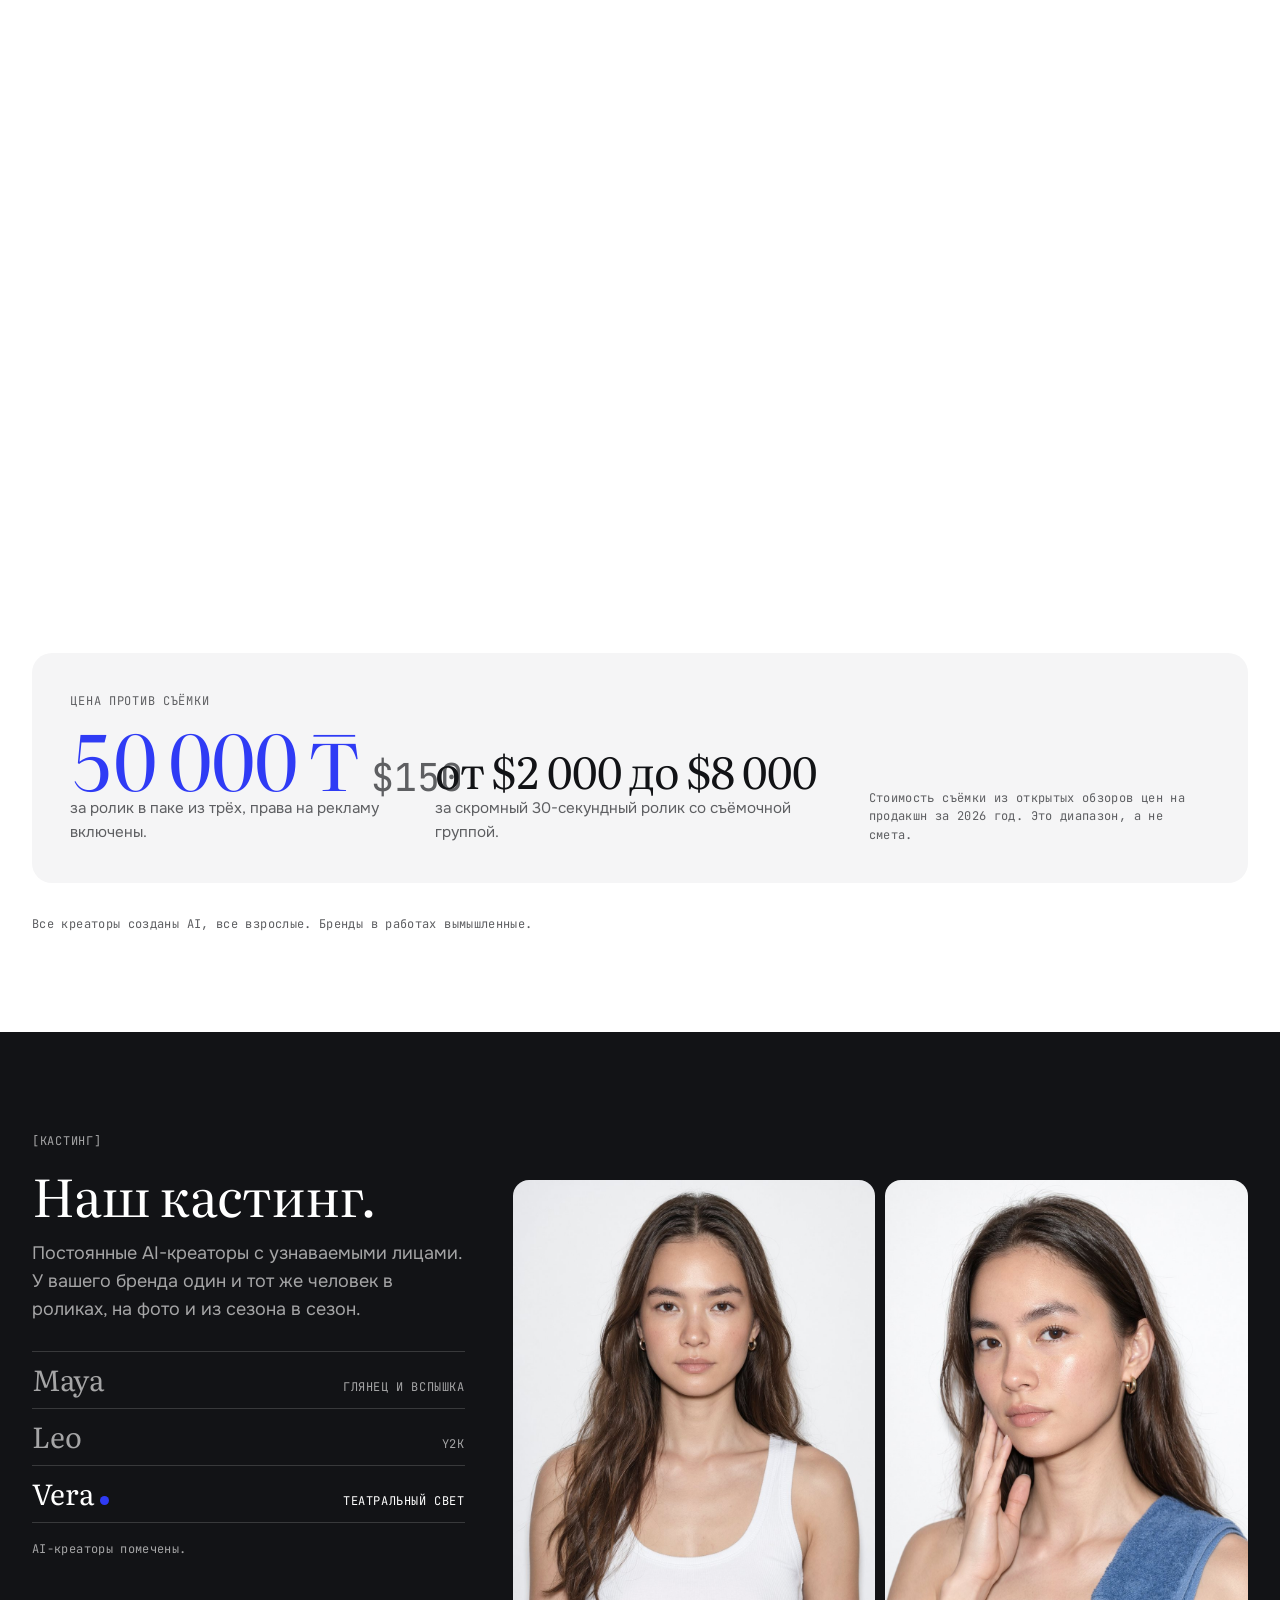
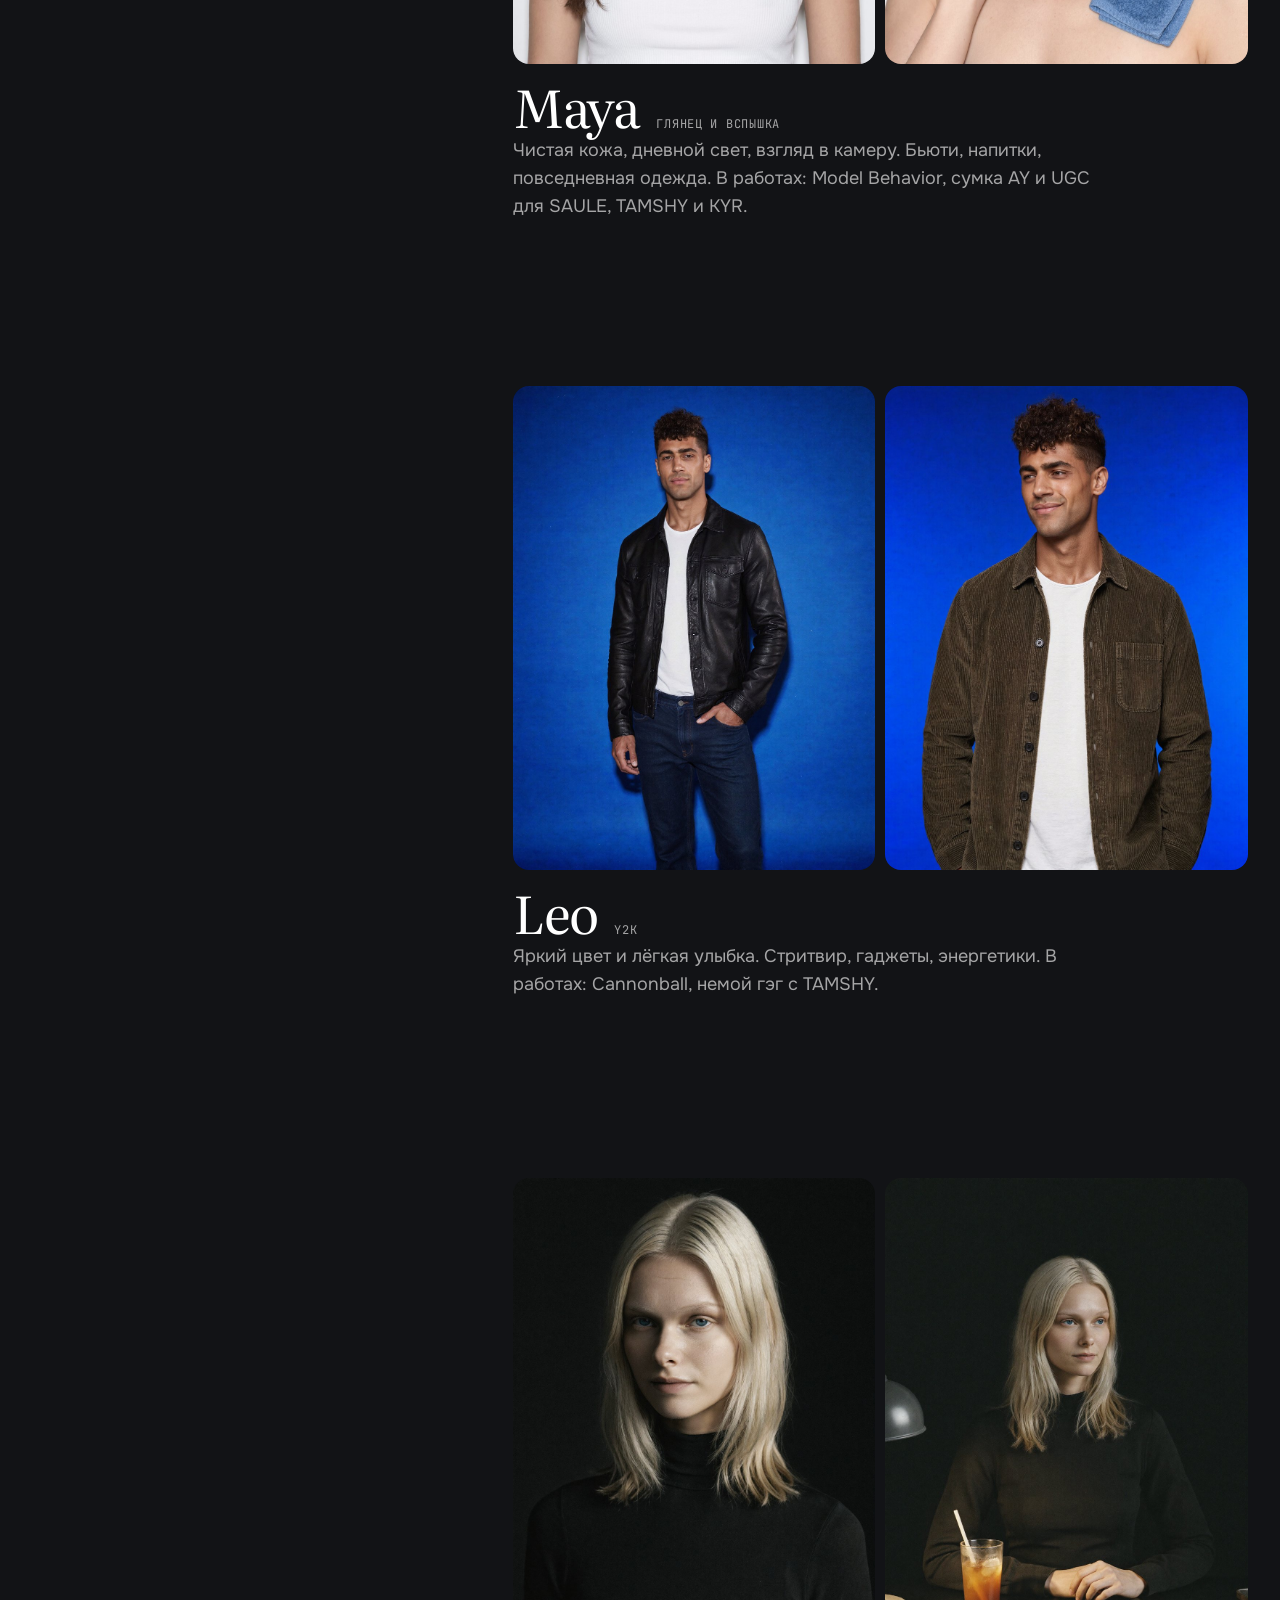
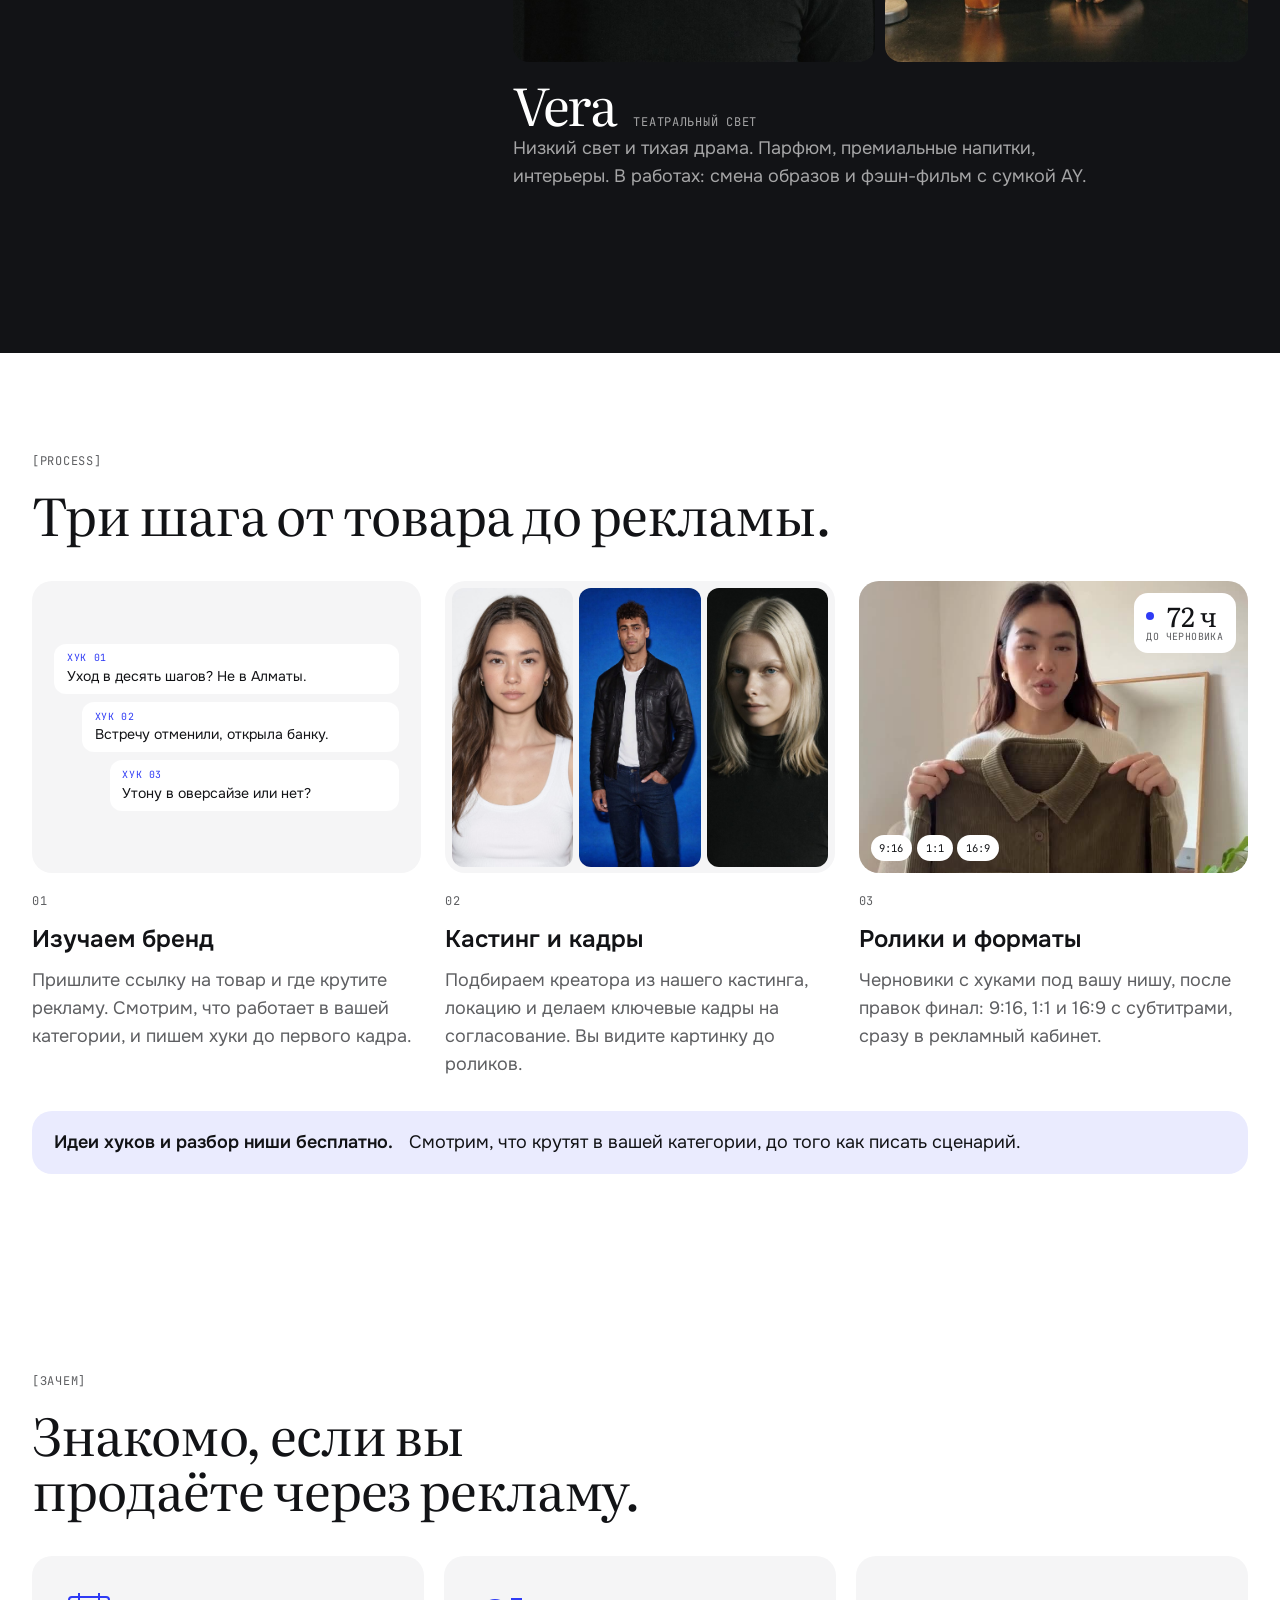
==== commit 1960e1d6: "RU v4: case, work and cast texts Co-Authored-By: Claude Opus 5.5 <noreply@anthropic.com> Claude-Sess" ====
--- a/ru/index.html
+++ b/ru/index.html
@@ -43,7 +43,7 @@
                 <li><a href="#cast">Наш кастинг</a></li>
                 <li><a href="#process">Как мы работаем</a></li>
               </ul>
-              <p class="mega-note">⟦EN:Fictional brands, three AI creators, trend formats and UGC.⟧</p>
+              <p class="mega-note">Вымышленные бренды, трое креаторов, трендовые форматы и UGC.</p>
               <img class="mega-thumb" src="../assets/video/FL_MB_maya_modelbehavior.jpg" alt="" loading="lazy" width="720" height="1280">
             </div>
           </div>
@@ -235,7 +235,7 @@
         <div class="work-title" data-reveal>
           <span class="label">[WORK]</span>
           <h2 class="h2" id="work-title">Любая модель. Ваша одежда. Наш монтаж.</h2>
-          <p class="work-lead">Ролики на английском: так мы показываем их зарубежным клиентам. Для вас снимем на русском или казахском.</p>
+          <p class="work-lead">Ролики на сайте на английском. Model Behavior есть и в русской версии, а Cannonball обходится без слов. Ваши ролики соберём на русском или казахском.</p>
         </div>
         <div class="filters" role="group" aria-label="Фильтр работ">
           <div class="filter-group">
@@ -258,79 +258,79 @@
         <ol class="work-track">
           <li class="case" data-niche="fashion">
             <div class="case-frames">
-              <button class="frame frame-video" type="button" data-format="trend" data-type="video" data-src="../assets/video/FL_MB_maya_modelbehavior.mp4" data-poster="../assets/video/FL_MB_maya_modelbehavior.jpg" data-caption="<span>⟦EN:FL-007 · Model Behavior · Trend 9:16, 30 s⟧</span><span>AI-креатор Maya, 27 лет</span>" aria-label="Смотреть со звуком: FL-007, ⟦EN:Model Behavior⟧">
-                <img src="../assets/video/FL_MB_maya_modelbehavior.jpg" alt="⟦EN:Maya in a camel blazer and brown trousers with a cognac crescent bag, outfit tags on screen⟧" loading="lazy" width="720" height="1280">
-                <span class="play">Смотреть со звуком</span>
-              </button>
-              <div class="frame frame-hook"><span class="label">⟦EN:Story⟧</span><p>⟦EN:She takes the cursor and directs her own shoot.⟧</p><span class="creator">AI-креатор Maya, 27 лет</span></div>
+              <button class="frame frame-video" type="button" data-format="trend" data-type="video" data-src="../assets/video/FL_MB_maya_modelbehavior.mp4" data-poster="../assets/video/FL_MB_maya_modelbehavior.jpg" data-caption="<span>FL-007 · Model Behavior · тренд 9:16, 30 с</span><span>AI-креатор Maya, 27 лет</span>" aria-label="Смотреть со звуком: FL-007, Model Behavior">
+                <img src="../assets/video/FL_MB_maya_modelbehavior.jpg" alt="Maya в полный рост на белом фоне: пиджак цвета кэмел, коричневые брюки, коньячная сумка-полумесяц, на экране плашки вещей и курсор" loading="lazy" width="720" height="1280">
+                <span class="play">Смотреть со звуком</span>
+              </button>
+              <div class="frame frame-hook"><span class="label">Сюжет</span><p>Забирает курсор и сама режиссирует свою съёмку. Одежда клиента остаётся на ней.</p><span class="creator">AI-креатор Maya, 27 лет</span></div>
             </div>
             <div class="case-info">
-              <div class="case-top"><span class="code">FL-007</span><span class="tags">⟦EN:Fashion · Trend 30 s · No dialogue⟧</span></div>
-              <h3 class="case-title">⟦EN:Model Behavior⟧</h3>
+              <div class="case-top"><span class="code">FL-007</span><span class="tags">Одежда · Тренд 30 с · Без реплик</span></div>
+              <h3 class="case-title">Model Behavior</h3>
               <div class="case-stats">
-                <div class="stat"><span class="num" data-count="6"><span class="n">6</span></span><p>⟦EN:Masters from one edit: 9:16, 16:9 and a 22-second cut, in English and Russian.⟧</p></div>
-                <div class="stat"><span class="num" data-count="16"><span class="n">16</span></span><p>⟦EN:Video takes, none rejected.⟧</p></div>
+                <div class="stat"><span class="num" data-count="6"><span class="n">6</span></span><p>Мастеров из одного монтажа: 9:16, 16:9 и 22-секундная версия, на английском и русском.</p></div>
+                <div class="stat"><span class="num" data-count="16"><span class="n">16</span></span><p>Дублей видео, ни одного в брак.</p></div>
               </div>
             </div>
           </li>
           <li class="case" data-niche="fashion">
             <div class="case-frames">
-              <button class="frame frame-video" type="button" data-format="trend" data-type="video" data-src="../assets/video/FL_RUG_vera_ay_rugside.mp4" data-poster="../assets/video/FL_RUG_vera_ay_rugside.jpg" data-caption="<span>⟦EN:FL-008 · AY crescent bag · Outfit swap 9:16, 15 s⟧</span><span>⟦EN:AI creator Vera, 25⟧</span>" aria-label="Смотреть со звуком: FL-008, ⟦EN:AY crescent bag, outfit swap⟧">
-                <img src="../assets/video/FL_RUG_vera_ay_rugside.jpg" alt="⟦EN:Vera lies on a rug, shot from above, in a beige trench with a cognac crescent bag⟧" loading="lazy" width="720" height="1280">
-                <span class="play">Смотреть со звуком</span>
-              </button>
-              <button class="frame frame-video" type="button" data-format="trend" data-type="video" data-src="../assets/video/FL_ST_maya_ay_streetstyle.mp4" data-poster="../assets/video/FL_ST_maya_ay_streetstyle.jpg" data-caption="<span>⟦EN:FL-009 · AY crescent bag · Street style 9:16, 6 s⟧</span><span>AI-креатор Maya, 27 лет</span>" aria-label="Смотреть со звуком: FL-009, ⟦EN:AY crescent bag, street style⟧">
-                <img src="../assets/video/FL_ST_maya_ay_streetstyle.jpg" alt="⟦EN:Maya crosses a city street in a camel blazer with the crescent bag⟧" loading="lazy" width="720" height="1280">
-                <span class="play">Смотреть со звуком</span>
-              </button>
-              <button class="frame frame-video" type="button" data-format="trend" data-type="video" data-src="../assets/video/FL_FF_vera_ay_fashionfilm.mp4" data-poster="../assets/video/FL_FF_vera_ay_fashionfilm.jpg" data-caption="<span>⟦EN:FL-010 · AY crescent bag · Fashion film 9:16, 6 s⟧</span><span>⟦EN:AI creator Vera, 25⟧</span>" aria-label="Смотреть со звуком: FL-010, ⟦EN:AY crescent bag, fashion film⟧">
-                <img src="../assets/video/FL_FF_vera_ay_fashionfilm.jpg" alt="⟦EN:Vera in a trench raises her arm on a sunlit street, the crescent bag on her shoulder⟧" loading="lazy" width="720" height="1280">
+              <button class="frame frame-video" type="button" data-format="trend" data-type="video" data-src="../assets/video/FL_RUG_vera_ay_rugside.mp4" data-poster="../assets/video/FL_RUG_vera_ay_rugside.jpg" data-caption="<span>FL-008 · сумка-полумесяц AY · смена образов 9:16, 15 с</span><span>AI-креатор Vera, 25 лет</span>" aria-label="Смотреть со звуком: FL-008, сумка-полумесяц AY, смена образов">
+                <img src="../assets/video/FL_RUG_vera_ay_rugside.jpg" alt="Vera лежит на ковре, съёмка сверху: бежевый тренч, джинсы и коньячная сумка-полумесяц" loading="lazy" width="720" height="1280">
+                <span class="play">Смотреть со звуком</span>
+              </button>
+              <button class="frame frame-video" type="button" data-format="trend" data-type="video" data-src="../assets/video/FL_ST_maya_ay_streetstyle.mp4" data-poster="../assets/video/FL_ST_maya_ay_streetstyle.jpg" data-caption="<span>FL-009 · сумка-полумесяц AY · стритстайл 9:16, 6 с</span><span>AI-креатор Maya, 27 лет</span>" aria-label="Смотреть со звуком: FL-009, сумка-полумесяц AY, стритстайл">
+                <img src="../assets/video/FL_ST_maya_ay_streetstyle.jpg" alt="Maya переходит городскую улицу в пиджаке цвета кэмел и коричневых брюках, сумка-полумесяц на плече" loading="lazy" width="720" height="1280">
+                <span class="play">Смотреть со звуком</span>
+              </button>
+              <button class="frame frame-video" type="button" data-format="trend" data-type="video" data-src="../assets/video/FL_FF_vera_ay_fashionfilm.mp4" data-poster="../assets/video/FL_FF_vera_ay_fashionfilm.jpg" data-caption="<span>FL-010 · сумка-полумесяц AY · фэшн-фильм 9:16, 6 с</span><span>AI-креатор Vera, 25 лет</span>" aria-label="Смотреть со звуком: FL-010, сумка-полумесяц AY, фэшн-фильм">
+                <img src="../assets/video/FL_FF_vera_ay_fashionfilm.jpg" alt="Vera в бежевом тренче на солнце поднимает руку, сумка-полумесяц на плече" loading="lazy" width="720" height="1280">
                 <span class="play">Смотреть со звуком</span>
               </button>
             </div>
             <div class="case-info">
-              <div class="case-top"><span class="code">FL-008 / 009 / 010</span><span class="tags">⟦EN:Fashion · Trend · 3 clips⟧</span></div>
-              <h3 class="case-title">⟦EN:AY crescent bag⟧</h3>
+              <div class="case-top"><span class="code">FL-008 / 009 / 010</span><span class="tags">Одежда · Тренд · 3 ролика</span></div>
+              <h3 class="case-title">Сумка-полумесяц AY</h3>
               <div class="case-stats">
-                <div class="stat"><span class="num" data-count="4"><span class="n">4</span></span><p>⟦EN:Looks in one 15-second take, changed behind a ceiling fan.⟧</p></div>
-                <div class="stat"><span class="num" data-count="3"><span class="n">3</span></span><p>⟦EN:Trend formats with one bag and two creators.⟧</p></div>
+                <div class="stat"><span class="num" data-count="4"><span class="n">4</span></span><p>Образа в одном 15-секундном дубле, смена за лопастью потолочного вентилятора.</p></div>
+                <div class="stat"><span class="num" data-count="3"><span class="n">3</span></span><p>Трендовых формата: одна сумка, два креатора.</p></div>
               </div>
             </div>
           </li>
           <li class="case" data-niche="drink">
             <div class="case-frames">
-              <button class="frame frame-video" type="button" data-format="trend" data-type="video" data-src="../assets/video/FL_CB_leo_tamshy_b.mp4" data-poster="../assets/video/FL_CB_leo_tamshy_b.jpg" data-caption="<span>⟦EN:FL-011 · TAMSHY · Scale-shift gag 9:16, 19 s⟧</span><span>⟦EN:AI creator Leo⟧</span>" aria-label="Смотреть со звуком: FL-011, ⟦EN:TAMSHY, Cannonball, hook B⟧">
-                <img src="../assets/video/FL_CB_leo_tamshy_b.jpg" alt="⟦EN:Leo in a kitchen next to a glass of TAMSHY sparkling tea, caption Too hot for tea⟧" loading="lazy" width="720" height="1280">
-                <span class="play">Смотреть со звуком</span>
-              </button>
-              <button class="frame frame-video" type="button" data-format="trend" data-type="video" data-src="../assets/video/FL_CB_leo_tamshy_a.mp4" data-poster="../assets/video/FL_CB_leo_tamshy_a.jpg" data-caption="<span>⟦EN:FL-012 · TAMSHY · Hook A, the look 9:16, 19 s⟧</span><span>⟦EN:AI creator Leo⟧</span>" aria-label="Смотреть со звуком: FL-012, ⟦EN:TAMSHY, Cannonball, hook A⟧">
-                <img src="../assets/video/FL_CB_leo_tamshy_a.jpg" alt="⟦EN:Leo holds a glass of TAMSHY to the lens and looks into the camera⟧" loading="lazy" width="720" height="1280">
-                <span class="play">Смотреть со звуком</span>
-              </button>
-              <button class="frame frame-video" type="button" data-format="trend" data-type="video" data-src="../assets/video/FL_CB_leo_tamshy_c.mp4" data-poster="../assets/video/FL_CB_leo_tamshy_c.jpg" data-caption="<span>⟦EN:FL-013 · TAMSHY · Hook C, can first 9:16, 19 s⟧</span><span>⟦EN:AI creator Leo⟧</span>" aria-label="Смотреть со звуком: FL-013, ⟦EN:TAMSHY, Cannonball, hook C⟧">
-                <img src="../assets/video/FL_CB_leo_tamshy_c.jpg" alt="⟦EN:TAMSHY pours from the can into a tall glass⟧" loading="lazy" width="720" height="1280">
+              <button class="frame frame-video" type="button" data-format="trend" data-type="video" data-src="../assets/video/FL_CB_leo_tamshy_b.mp4" data-poster="../assets/video/FL_CB_leo_tamshy_b.jpg" data-caption="<span>FL-011 · TAMSHY · гэг со сменой масштаба, хук B 9:16, 19 с</span><span>AI-креатор Leo</span>" aria-label="Смотреть со звуком: FL-011, TAMSHY, Cannonball, хук B">
+                <img src="../assets/video/FL_CB_leo_tamshy_b.jpg" alt="Leo на кухне держит стакан TAMSHY со льдом, рядом банка, сверху подпись «Too hot for tea»" loading="lazy" width="720" height="1280">
+                <span class="play">Смотреть со звуком</span>
+              </button>
+              <button class="frame frame-video" type="button" data-format="trend" data-type="video" data-src="../assets/video/FL_CB_leo_tamshy_a.mp4" data-poster="../assets/video/FL_CB_leo_tamshy_a.jpg" data-caption="<span>FL-012 · TAMSHY · хук A, взгляд 9:16, 19 с</span><span>AI-креатор Leo</span>" aria-label="Смотреть со звуком: FL-012, TAMSHY, Cannonball, хук A">
+                <img src="../assets/video/FL_CB_leo_tamshy_a.jpg" alt="Leo подносит стакан TAMSHY к объективу и смотрит в камеру" loading="lazy" width="720" height="1280">
+                <span class="play">Смотреть со звуком</span>
+              </button>
+              <button class="frame frame-video" type="button" data-format="trend" data-type="video" data-src="../assets/video/FL_CB_leo_tamshy_c.mp4" data-poster="../assets/video/FL_CB_leo_tamshy_c.jpg" data-caption="<span>FL-013 · TAMSHY · хук C, банка первой 9:16, 19 с</span><span>AI-креатор Leo</span>" aria-label="Смотреть со звуком: FL-013, TAMSHY, Cannonball, хук C">
+                <img src="../assets/video/FL_CB_leo_tamshy_c.jpg" alt="TAMSHY льётся из банки в высокий стакан со льдом" loading="lazy" width="720" height="1280">
                 <span class="play">Смотреть со звуком</span>
               </button>
             </div>
             <div class="case-info">
-              <div class="case-top"><span class="code">FL-011 / 012 / 013</span><span class="tags">⟦EN:Drink · Trend · No dialogue⟧</span></div>
-              <h3 class="case-title">⟦EN:Cannonball⟧</h3>
+              <div class="case-top"><span class="code">FL-011 / 012 / 013</span><span class="tags">Напитки · Тренд · Без реплик</span></div>
+              <h3 class="case-title">Cannonball</h3>
               <div class="case-stats">
-                <div class="stat"><span class="num" data-count="3"><span class="n">3</span></span><p>⟦EN:Hooks on one body, so you test the opening, not the whole ad.⟧</p></div>
-                <div class="stat"><span class="num" data-count="0"><span class="n">0</span></span><p>⟦EN:Words. A silent gag on a scale shift reads in any language.⟧</p></div>
+                <div class="stat"><span class="num" data-count="3"><span class="n">3</span></span><p>Хука на одно тело ролика: тестируете начало, а не всю рекламу.</p></div>
+                <div class="stat"><span class="num" data-count="0"><span class="n">0</span></span><p>Слов. Немой гэг на смене масштаба понятен на любом языке.</p></div>
               </div>
             </div>
           </li>
           <li class="case" data-niche="beauty">
             <div class="case-frames">
               <button class="frame frame-video" type="button" data-format="ugc" data-type="video" data-src="../assets/video/FL_V1_maya_saule.mp4" data-poster="../assets/video/FL_V1_maya_saule.jpg" data-caption="<span>FL-001 · сыворотка SAULE · UGC 9:16, 12 с</span><span>AI-креатор Maya, 27 лет</span>" aria-label="Смотреть со звуком: FL-001, сыворотка SAULE">
-                <img src="../assets/video/FL_V1_maya_saule.jpg" alt="Maya с флаконом сыворотки в ванной с видом на горы" loading="lazy" width="720" height="1280">
+                <img src="../assets/video/FL_V1_maya_saule.jpg" alt="Maya в ванной у панорамного окна с видом на горы и город" loading="lazy" width="720" height="1280">
                 <span class="play">Смотреть со звуком</span>
               </button>
               <button class="frame frame-photo" type="button" data-format="photo" data-type="photo" data-src="../assets/photo/FL_31_maya_saule.jpg" data-caption="<span>FL-004 · сыворотка SAULE · фото 3:4</span><span>AI-креатор Maya, 27 лет</span>" aria-label="Открыть FL-004, фото сыворотки SAULE">
                 <img src="../assets/photo/FL_31_maya_saule.jpg" alt="Maya делает селфи с флаконом SAULE" loading="lazy" width="1075" height="1440">
               </button>
-              <div class="frame frame-hook"><span class="label">Хук 01</span><p>Глянцевая кожа по-алматински: одна капля вместо десяти шагов.</p><span class="creator">AI-креатор Maya, 27 лет</span></div>
+              <div class="frame frame-hook"><span class="label">Хук 01</span><p>«Уход в десять шагов? Не в Алматы. Одна капля.»</p><span class="creator">AI-креатор Maya, 27 лет</span></div>
             </div>
             <div class="case-info">
               <div class="case-top"><span class="code">FL-001 / 004</span><span class="tags">Бьюти · UGC 12 с · Фото</span></div>
@@ -343,18 +343,18 @@
           </li>
           <li class="case" data-niche="drink">
             <div class="case-frames">
-              <button class="frame frame-video" type="button" data-format="ugc" data-type="video" data-src="../assets/video/FL_V2_maya_tamshy.mp4" data-poster="../assets/video/FL_V2_maya_tamshy.jpg" data-caption="<span>FL-002 · TAMSHY · UGC 9:16, 12 с</span><span>AI-креатор Maya, 27 лет</span>" aria-label="Смотреть со звуком: FL-002, TAMSHY">
-                <img src="../assets/video/FL_V2_maya_tamshy.jpg" alt="Maya за столом с закрытым ноутбуком и банкой TAMSHY" loading="lazy" width="720" height="1280">
+              <button class="frame frame-video" type="button" data-format="ugc" data-type="video" data-src="../assets/video/FL_V2_maya_tamshy.mp4" data-poster="../assets/video/FL_V2_maya_tamshy.jpg" data-caption="<span>FL-002 · газированный абрикосовый чай TAMSHY · UGC 9:16, 12 с</span><span>AI-креатор Maya, 27 лет</span>" aria-label="Смотреть со звуком: FL-002, газированный абрикосовый чай TAMSHY">
+                <img src="../assets/video/FL_V2_maya_tamshy.jpg" alt="Maya у окна за столом, руки на закрытом ноутбуке" loading="lazy" width="720" height="1280">
                 <span class="play">Смотреть со звуком</span>
               </button>
               <button class="frame frame-photo" type="button" data-format="photo" data-type="photo" data-src="../assets/photo/FL_32_maya_tamshy.jpg" data-caption="<span>FL-005 · TAMSHY · фото 3:4</span><span>AI-креатор Maya, 27 лет</span>" aria-label="Открыть FL-005, фото TAMSHY">
                 <img src="../assets/photo/FL_32_maya_tamshy.jpg" alt="Maya за столом у окна с банкой TAMSHY" loading="lazy" width="1075" height="1440">
               </button>
-              <div class="frame frame-hook"><span class="label">Хук 01</span><p>Встречу отменили: закрыла ноутбук, открыла банку.</p><span class="creator">AI-креатор Maya, 27 лет</span></div>
+              <div class="frame frame-hook"><span class="label">Хук 01</span><p>«Встречу отменили: закрыла ноутбук, открыла банку.»</p><span class="creator">AI-креатор Maya, 27 лет</span></div>
             </div>
             <div class="case-info">
               <div class="case-top"><span class="code">FL-002 / 005</span><span class="tags">Напитки · UGC 12 с · Фото</span></div>
-              <h3 class="case-title">TAMSHY, газированный абрикосовый чай</h3>
+              <h3 class="case-title">Газированный абрикосовый чай TAMSHY</h3>
               <div class="case-stats">
                 <div class="stat"><span class="num" data-count="3"><span class="n">3</span></span><p>Формата из одного ролика: 9:16, 1:1 и 16:9.</p></div>
                 <div class="stat"><span class="num" data-count="2"><span class="n">2</span></span><p>Раунда правок входят в каждый ролик.</p></div>
@@ -363,22 +363,22 @@
           </li>
           <li class="case" data-niche="fashion">
             <div class="case-frames">
-              <button class="frame frame-video" type="button" data-format="ugc" data-type="video" data-src="../assets/video/FL_V3_maya_overshirt.mp4" data-poster="../assets/video/FL_V3_maya_overshirt.jpg" data-caption="<span>FL-003 · вельветовая рубашка · UGC 9:16, 13 с</span><span>AI-креатор Maya, 27 лет</span>" aria-label="Смотреть со звуком: FL-003, вельветовая рубашка">
+              <button class="frame frame-video" type="button" data-format="ugc" data-type="video" data-src="../assets/video/FL_V3_maya_overshirt.mp4" data-poster="../assets/video/FL_V3_maya_overshirt.jpg" data-caption="<span>FL-003 · вельветовая рубашка KYR · UGC 9:16, 13 с</span><span>AI-креатор Maya, 27 лет</span>" aria-label="Смотреть со звуком: FL-003, вельветовая рубашка KYR">
                 <img src="../assets/video/FL_V3_maya_overshirt.jpg" alt="Maya держит оливковую вельветовую рубашку" loading="lazy" width="720" height="1280">
                 <span class="play">Смотреть со звуком</span>
               </button>
-              <button class="frame frame-photo" type="button" data-format="photo" data-type="photo" data-src="../assets/photo/FL_33_maya_overshirt.jpg" data-caption="<span>FL-006 · вельветовая рубашка · фото 3:4</span><span>AI-креатор Maya, 27 лет</span>" aria-label="Открыть FL-006, фото вельветовой рубашки">
+              <button class="frame frame-photo" type="button" data-format="photo" data-type="photo" data-src="../assets/photo/FL_33_maya_overshirt.jpg" data-caption="<span>FL-006 · вельветовая рубашка KYR · фото 3:4</span><span>AI-креатор Maya, 27 лет</span>" aria-label="Открыть FL-006, фото вельветовой рубашки KYR">
                 <img src="../assets/photo/FL_33_maya_overshirt.jpg" alt="Maya в рубашке, селфи в зеркале" loading="lazy" width="1075" height="1440">
               </button>
-              <div class="frame frame-hook"><span class="label">Хук 01</span><p>Рост 157: утонет в оверсайзе или нет. Примерка и вердикт.</p><span class="creator">AI-креатор Maya, 27 лет</span></div>
+              <div class="frame frame-hook"><span class="label">Хук 01</span><p>«Рост 157. Утону в оверсайзе или нет? Сейчас проверим.»</p><span class="creator">AI-креатор Maya, 27 лет</span></div>
             </div>
             <div class="case-info">
               <div class="case-top"><span class="code">FL-003 / 006</span><span class="tags">Одежда · UGC 13 с · Фото</span></div>
-              <h3 class="case-title">Вельветовая рубашка оверсайз</h3>
+              <h3 class="case-title">Вельветовая рубашка KYR</h3>
               <div class="case-stats">
-                <div class="stat"><span class="num" data-count="3"><span class="n">3</span></span><p>Товара с одним AI-креатором. Одно лицо, один свет, любой бренд.</p></div>
+                <div class="stat"><span class="num" data-count="3"><span class="n">3</span></span><p>Товара с одним AI-креатором. Одно лицо и один свет во всех брендах.</p></div>
               </div>
-              <a class="case-link" href="#cast">Весь кастинг</a>
+              <a class="case-link" href="#cast">Смотреть весь кастинг</a>
             </div>
           </li>
           <li class="case case-end">
@@ -393,11 +393,11 @@
     <div class="wrap work-after">
       <p class="work-empty" hidden>В этом сочетании пока ничего нет. Выберите другой фильтр.</p>
       <div class="cost" data-reveal>
-        <div class="ours"><span class="label">Цена против съёмки</span><div class="num">50&nbsp;000&nbsp;₸</div><p>за ролик в паке из трёх ($150), права на рекламу включены.</p></div>
-        <div class="theirs"><div class="num">$2&nbsp;000 до $8&nbsp;000</div><p>скромный 30-секундный ролик со съёмочной группой.</p></div>
-        <p class="note">Стоимость съёмки из открытых обзоров стоимости продакшна 2026 года. Диапазон, а не смета.</p>
-      </div>
-      <p class="work-note">Все креаторы созданы AI, все они взрослые. Бренды в портфолио вымышленные.</p>
+        <div class="ours"><span class="label">Цена против съёмки</span><div class="num">50&nbsp;000&nbsp;₸ <span class="usd">$150</span></div><p>за ролик в паке из трёх, права на рекламу включены.</p></div>
+        <div class="theirs"><div class="num">от $2&nbsp;000 до $8&nbsp;000</div><p>за скромный 30-секундный ролик со съёмочной группой.</p></div>
+        <p class="note">Стоимость съёмки из открытых обзоров цен на продакшн за 2026 год. Это диапазон, а не смета.</p>
+      </div>
+      <p class="work-note">Все креаторы созданы AI, все взрослые. Бренды в работах вымышленные.</p>
     </div>
   </section>
 
@@ -409,9 +409,9 @@
           <h2 class="h2" id="cast-title">Наш кастинг.</h2>
           <p>Постоянные AI-креаторы с узнаваемыми лицами. У вашего бренда один и тот же человек в роликах, на фото и из сезона в сезон.</p>
           <ol class="cast-index">
-            <li data-for="maya" class="on"><b>Maya</b><span>Flash editorial</span></li>
+            <li data-for="maya" class="on"><b>Maya</b><span>Глянец и вспышка</span></li>
             <li data-for="leo"><b>Leo</b><span>Y2K</span></li>
-            <li data-for="vera"><b>Vera</b><span>Theatrical light</span></li>
+            <li data-for="vera"><b>Vera</b><span>Театральный свет</span></li>
           </ol>
           <p class="cast-note">AI-креаторы помечены.</p>
         </div>
@@ -422,21 +422,21 @@
             <img src="../assets/photo/FL_90_maya_editorial.jpg" alt="AI-креатор Maya, портрет на белом со вспышкой" loading="lazy" width="1000" height="1333">
             <img src="../assets/photo/FL_91_maya_editorial.jpg" alt="AI-креатор Maya крупно, с синим полотенцем на плече" loading="lazy" width="1000" height="1333">
           </div>
-          <div class="cast-cap"><h3>Maya</h3><span class="label">Flash editorial</span><p>Чистая кожа, дневной свет, взгляд в камеру. Бьюти, напитки, повседневная одежда.</p></div>
+          <div class="cast-cap"><h3>Maya</h3><span class="label">Глянец и вспышка</span><p>Чистая кожа, дневной свет, взгляд в камеру. Бьюти, напитки, повседневная одежда. В работах: Model Behavior, сумка AY и UGC для SAULE, TAMSHY и KYR.</p></div>
         </article>
         <article class="cast-panel" id="cast-leo" data-panel-tone="blue" data-name="leo">
           <div class="cast-photos">
-            <img src="../assets/photo/FL_92_leo_editorial.jpg" alt="AI-креатор Leo в полный рост в кожаной куртке на синем фоне" loading="lazy" width="1000" height="1333">
+            <img src="../assets/photo/FL_92_leo_editorial.jpg" alt="AI-креатор Leo в чёрной кожаной куртке и джинсах на синем фоне" loading="lazy" width="1000" height="1333">
             <img src="../assets/photo/FL_93_leo_editorial.jpg" alt="AI-креатор Leo в вельветовой рубашке на синем фоне" loading="lazy" width="1000" height="1333">
           </div>
-          <div class="cast-cap"><h3>Leo</h3><span class="label">Y2K</span><p>Яркий цвет и лёгкая улыбка. Стритвир, гаджеты, энергетики.</p></div>
+          <div class="cast-cap"><h3>Leo</h3><span class="label">Y2K</span><p>Яркий цвет и лёгкая улыбка. Стритвир, гаджеты, энергетики. В работах: Cannonball, немой гэг с TAMSHY.</p></div>
         </article>
         <article class="cast-panel" id="cast-vera" data-panel-tone="black" data-name="vera">
           <div class="cast-photos">
             <img src="../assets/photo/FL_94_vera_editorial.jpg" alt="AI-креатор Vera в чёрной водолазке, мягкий низкий свет" loading="lazy" width="1000" height="1333">
             <img src="../assets/photo/FL_95_vera_editorial.jpg" alt="AI-креатор Vera за тёмным столом со стаканом холодного напитка" loading="lazy" width="1000" height="1333">
           </div>
-          <div class="cast-cap"><h3>Vera</h3><span class="label">Theatrical light</span><p>Низкий свет и тихая драма. Парфюм, премиальные напитки, интерьеры.</p></div>
+          <div class="cast-cap"><h3>Vera</h3><span class="label">Театральный свет</span><p>Низкий свет и тихая драма. Парфюм, премиальные напитки, интерьеры. В работах: смена образов и фэшн-фильм с сумкой AY.</p></div>
         </article>
       </div>
     </div>
@@ -451,7 +451,7 @@
       <ol class="steps" data-reveal-group>
         <li class="step-card" data-reveal>
           <div class="step-thumb thumb-hooks" aria-hidden="true">
-            <span><b>Хук 01</b>Одна капля вместо десяти шагов.</span>
+            <span><b>Хук 01</b>Уход в десять шагов? Не в Алматы.</span>
             <span><b>Хук 02</b>Встречу отменили, открыла банку.</span>
             <span><b>Хук 03</b>Утону в оверсайзе или нет?</span>
           </div>
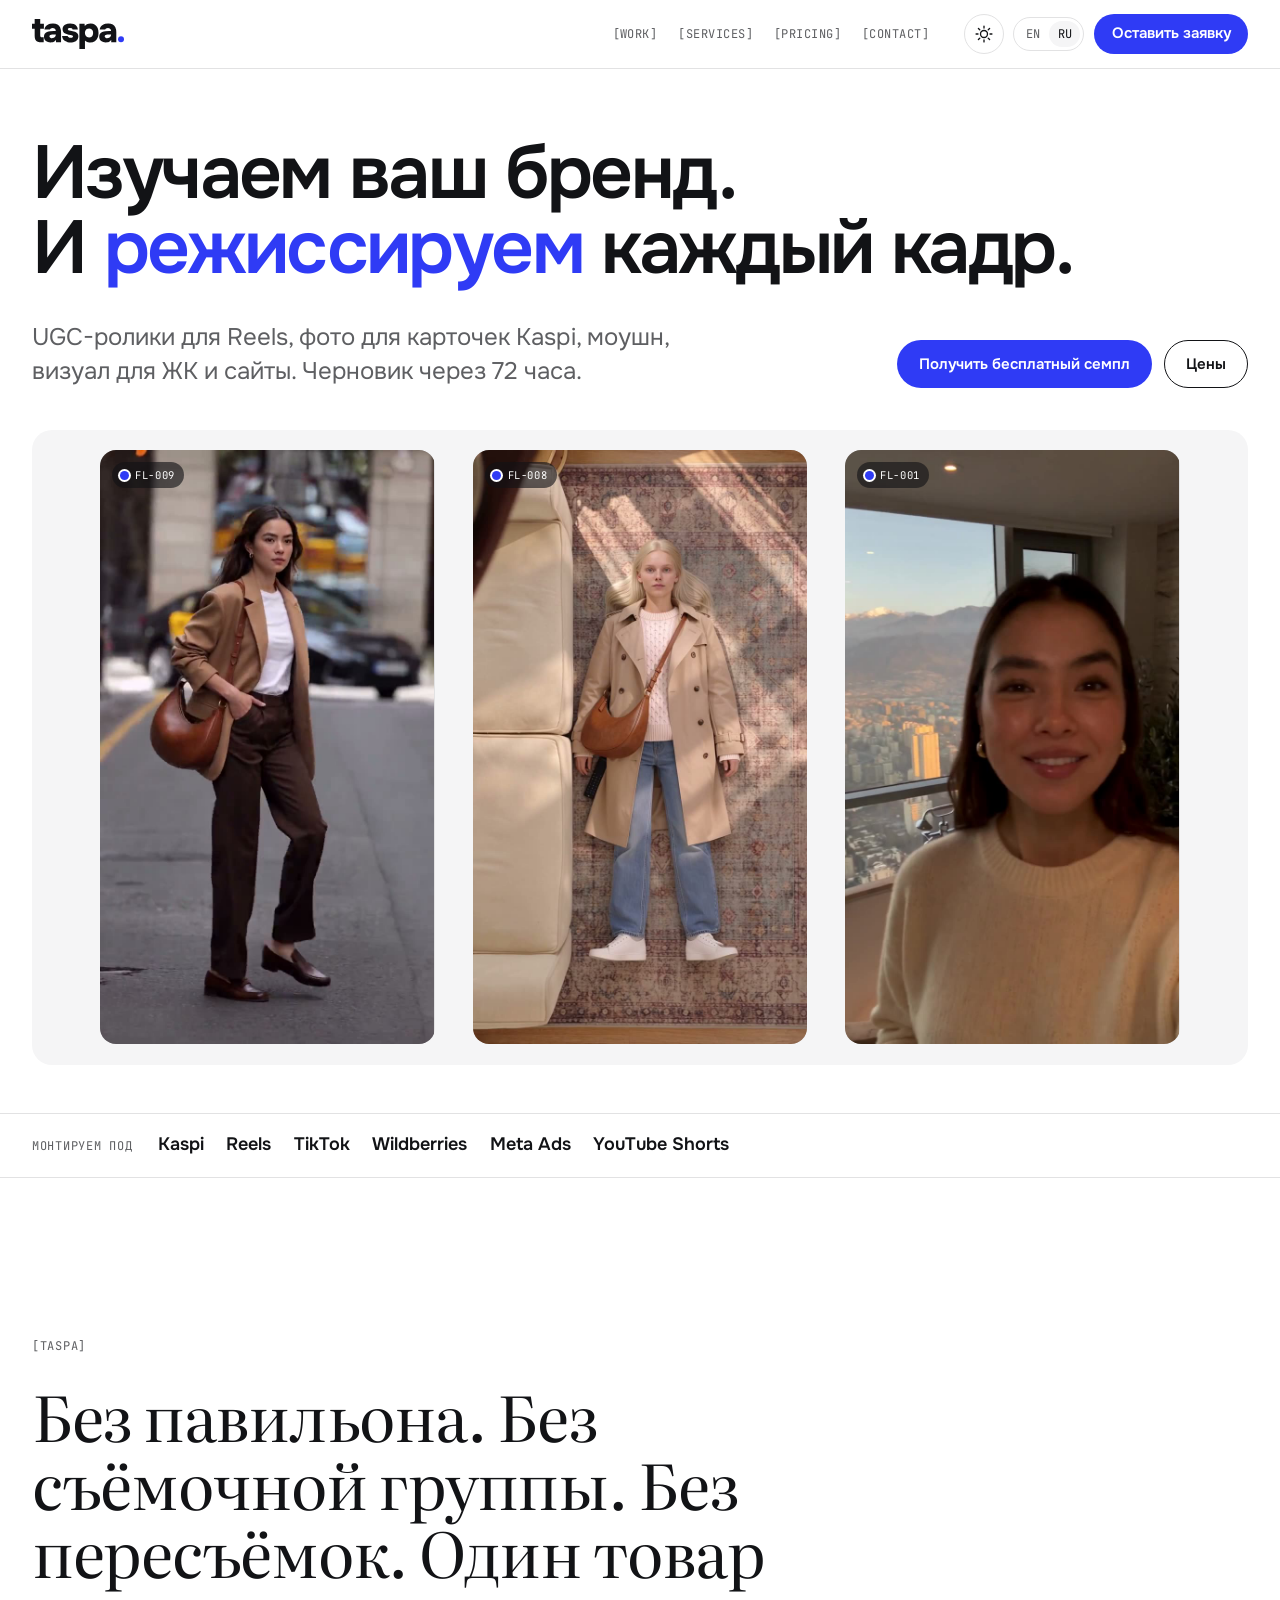
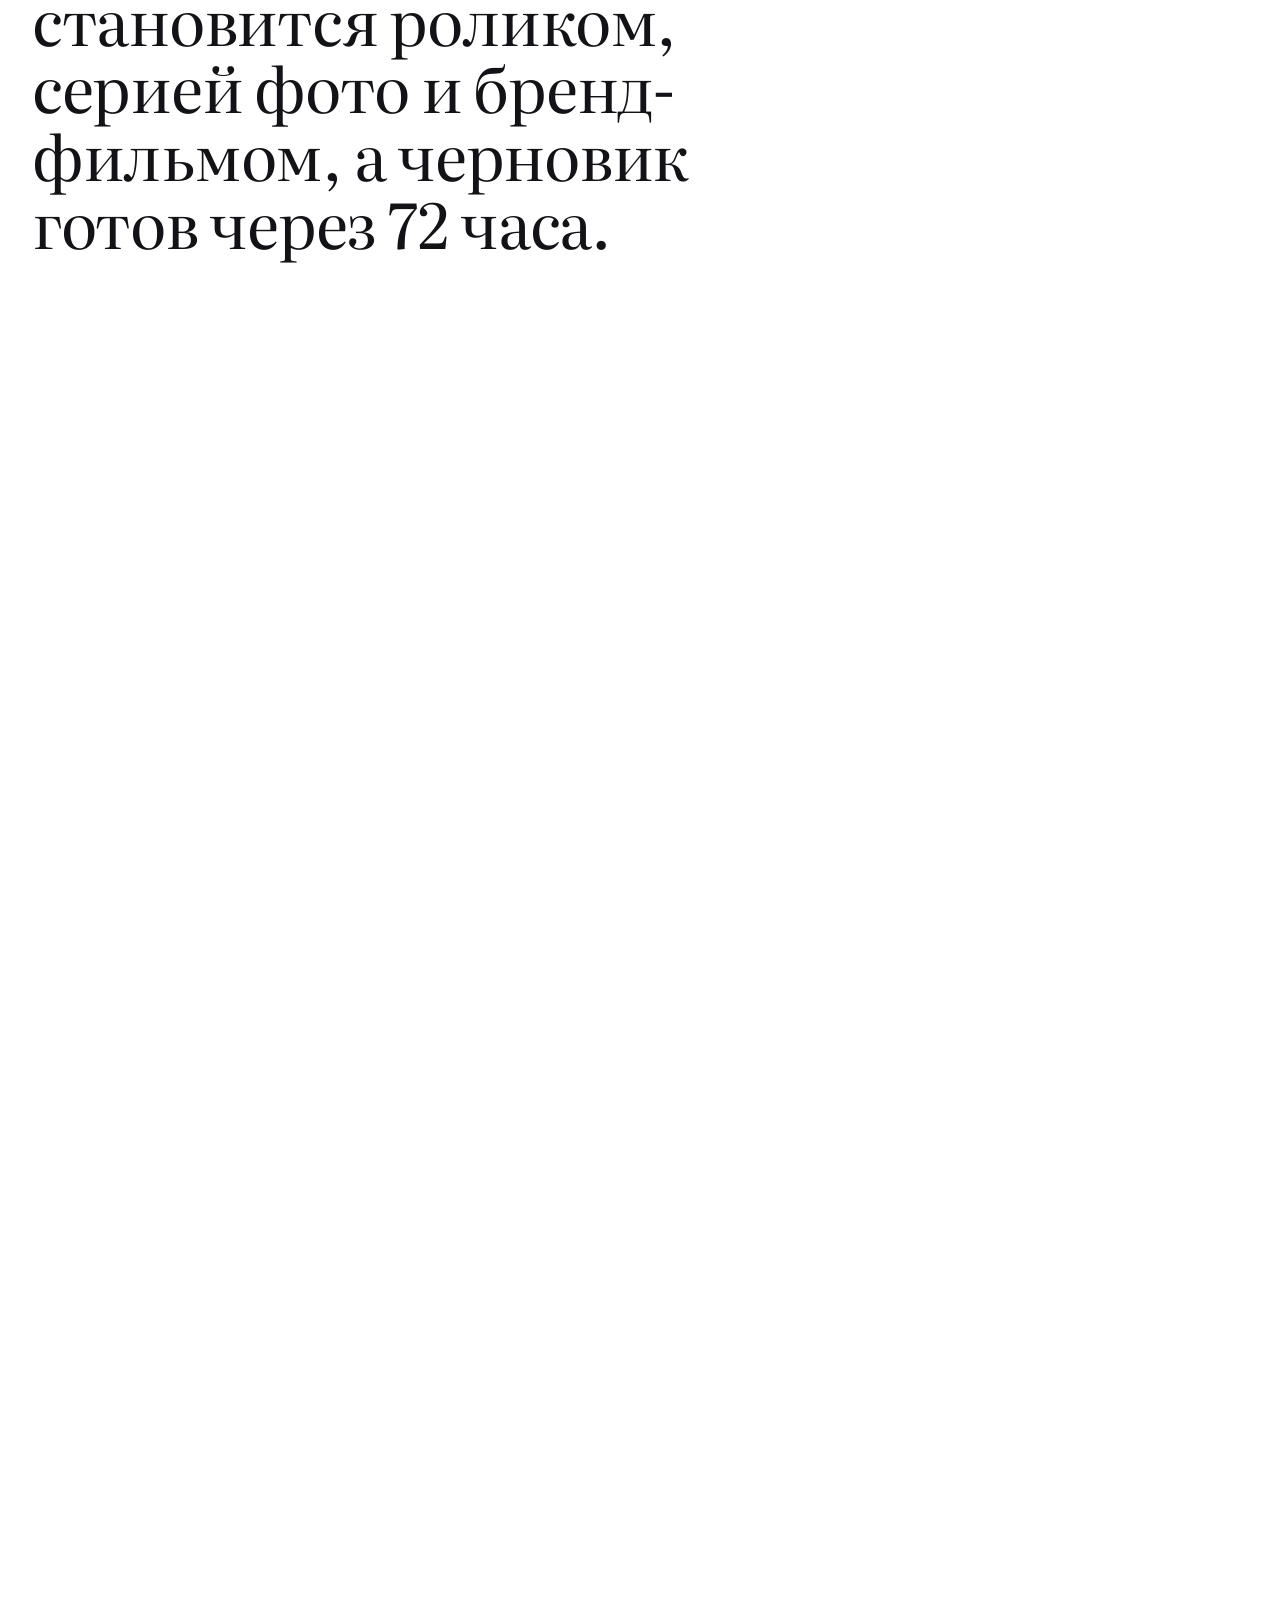
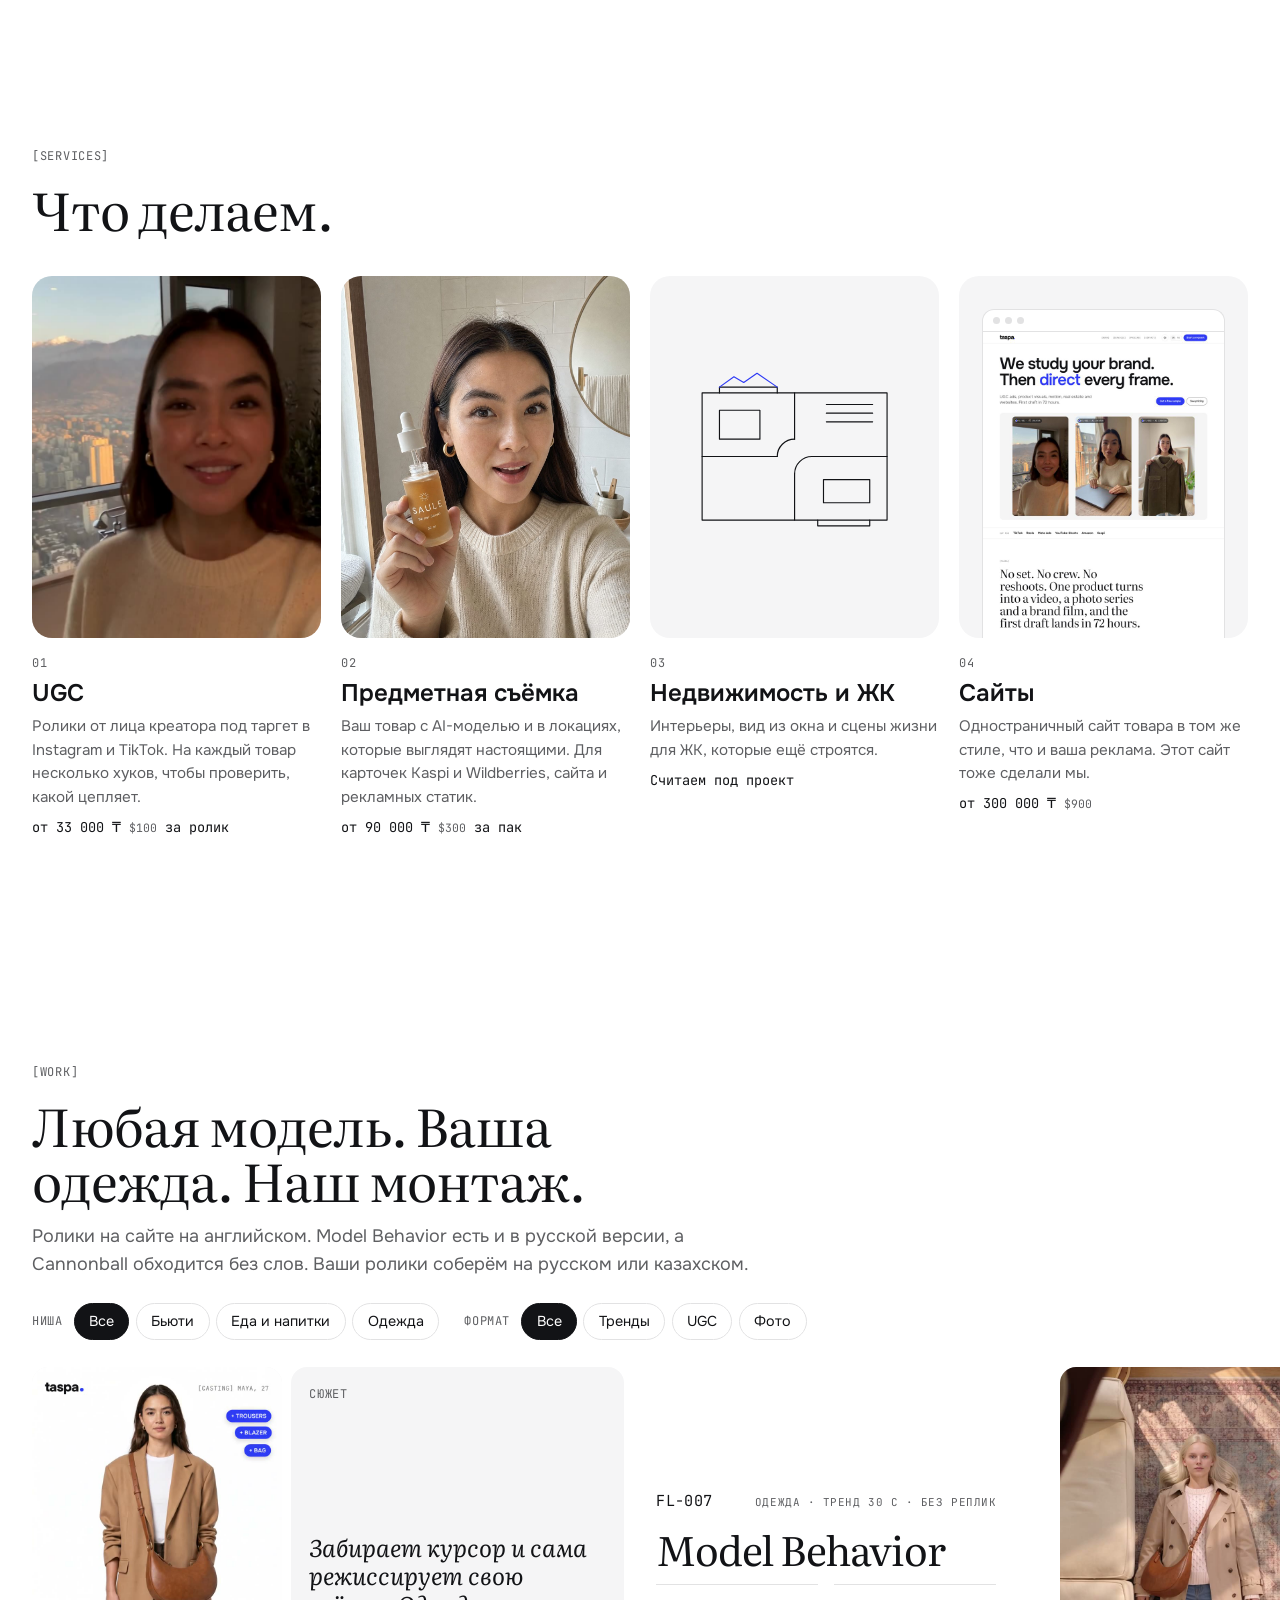
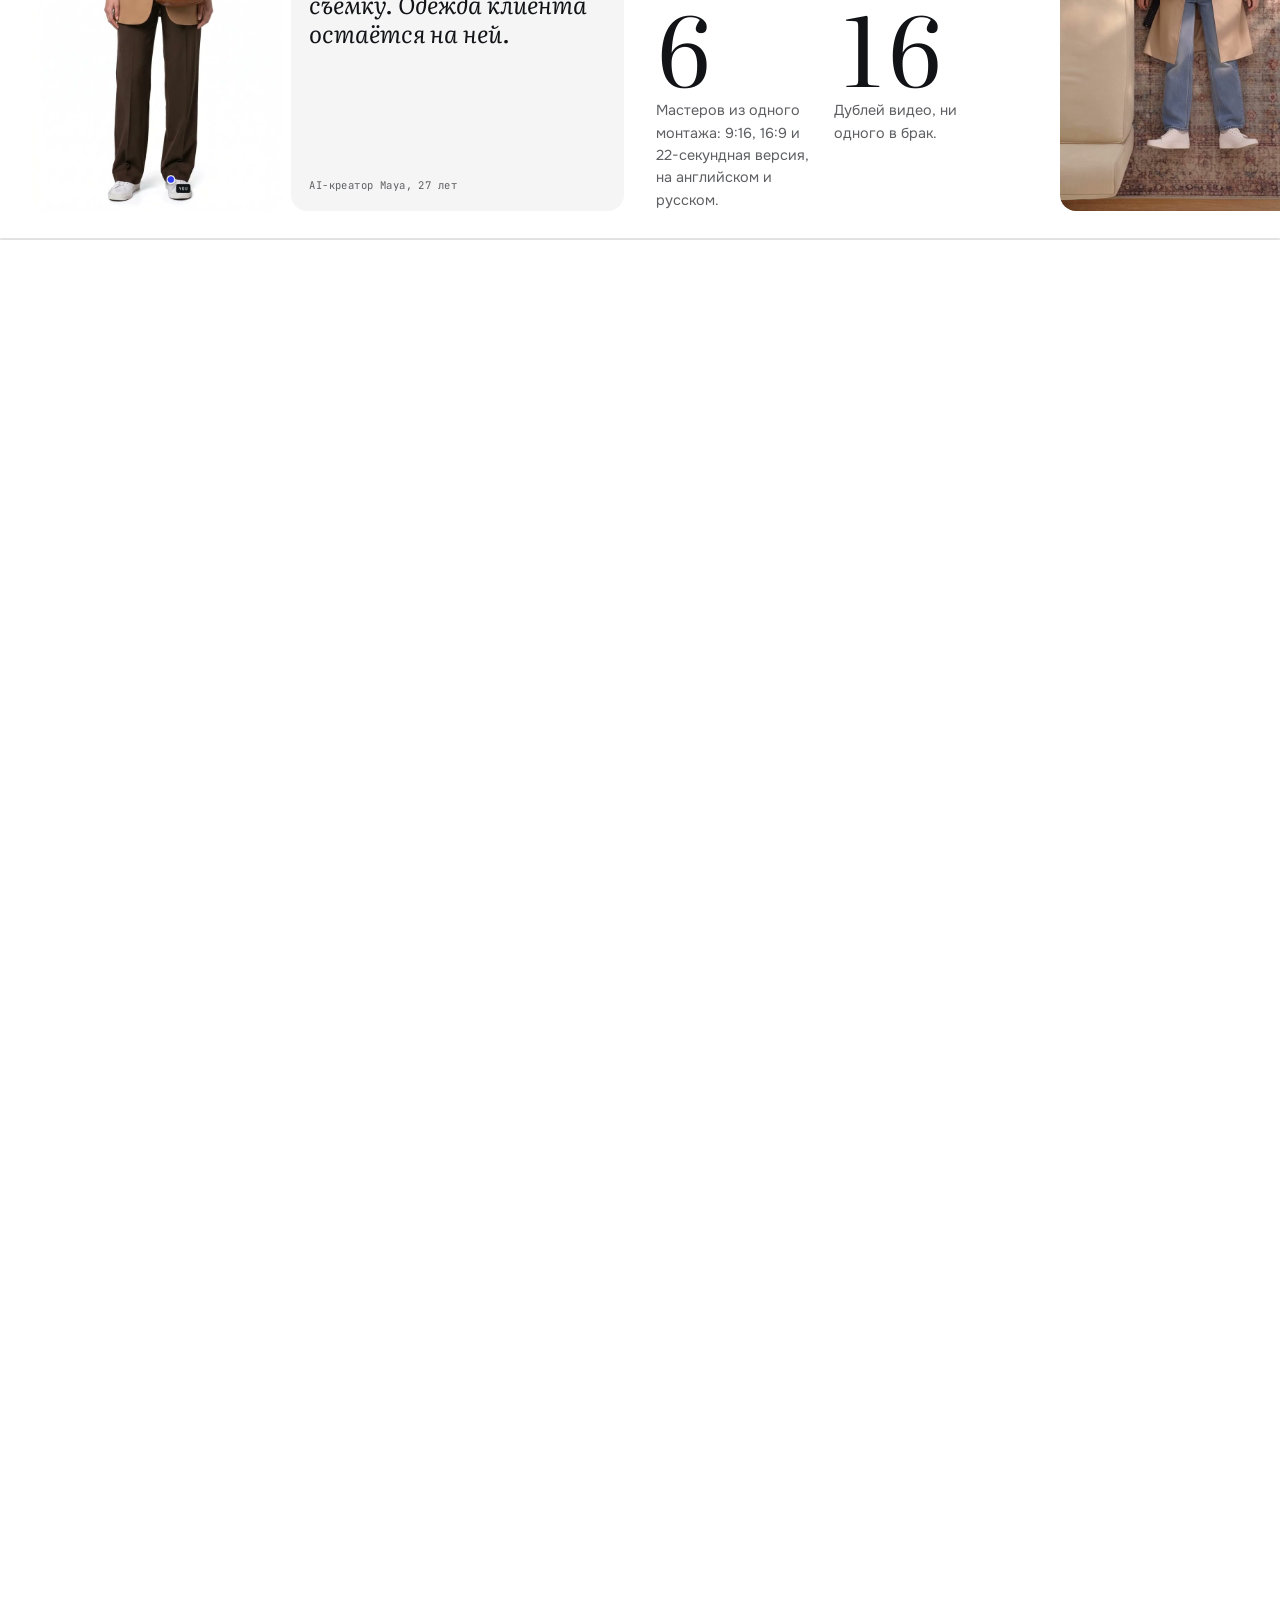
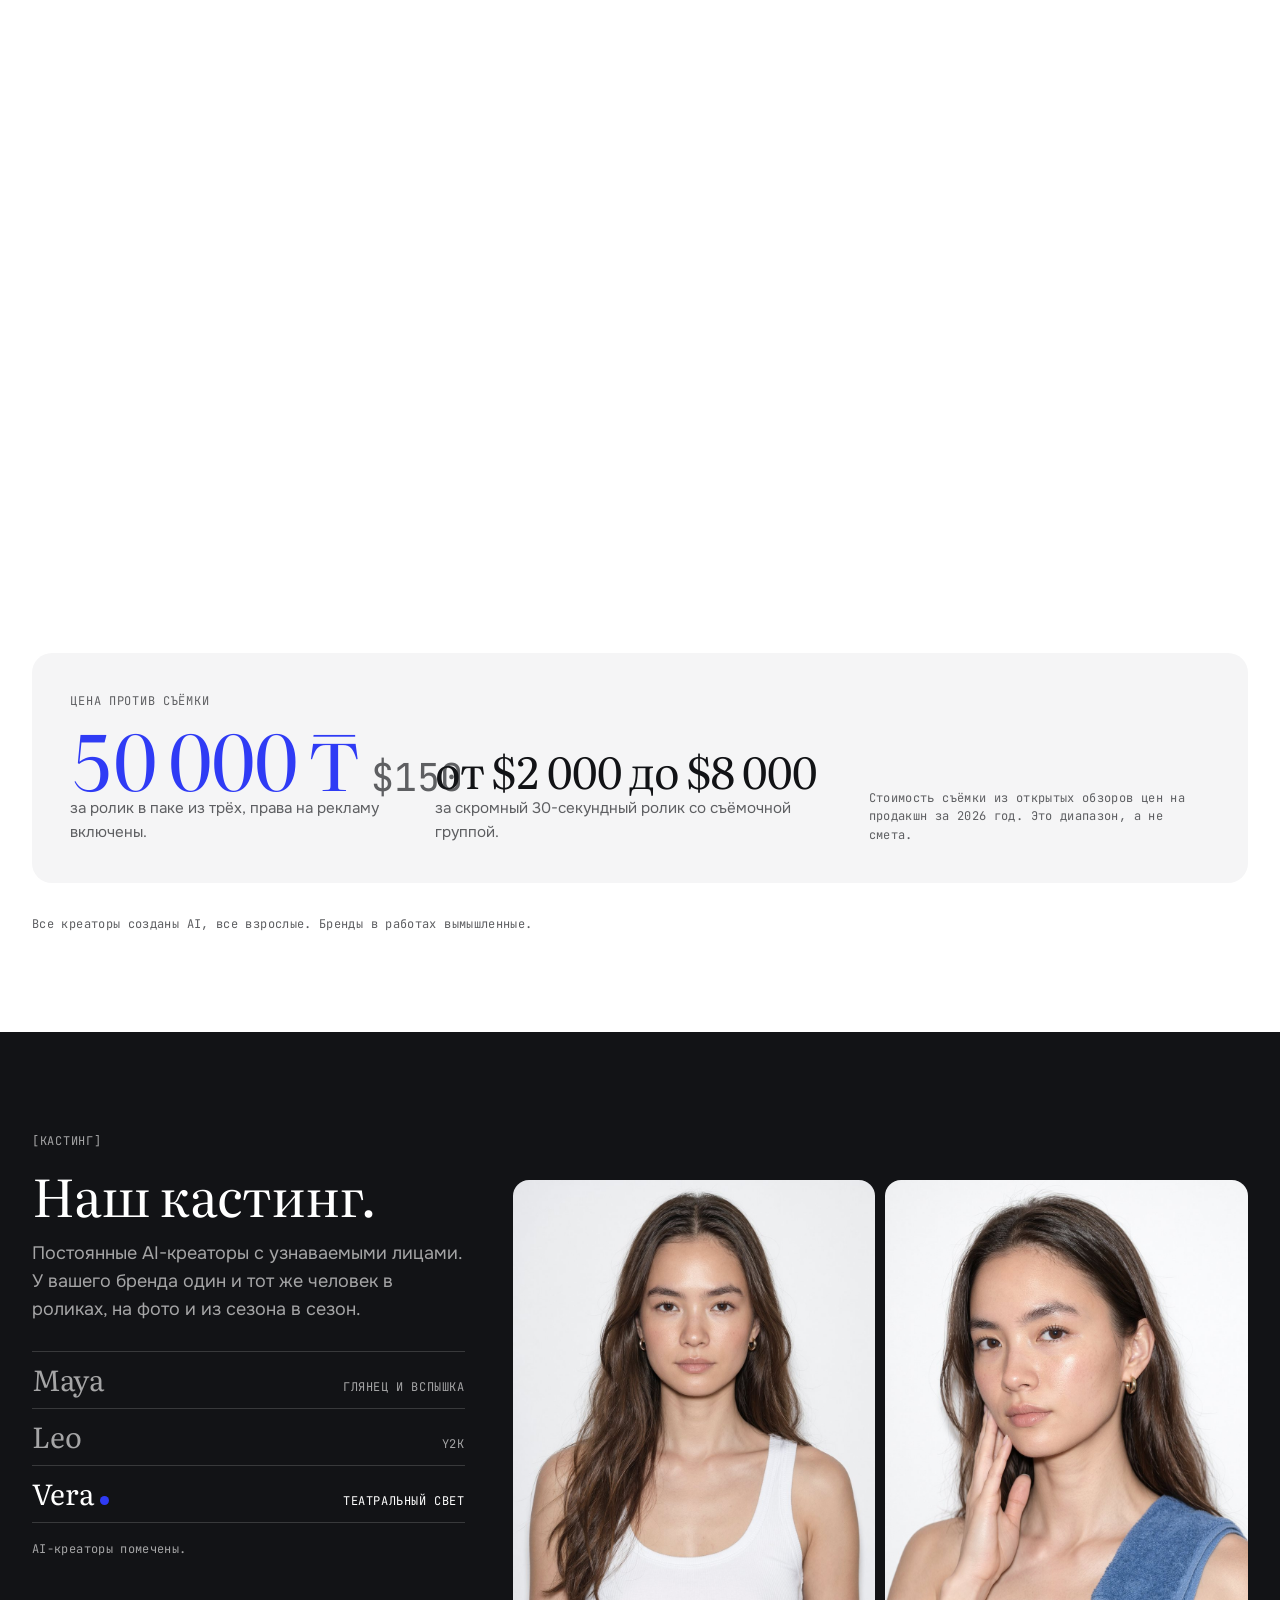
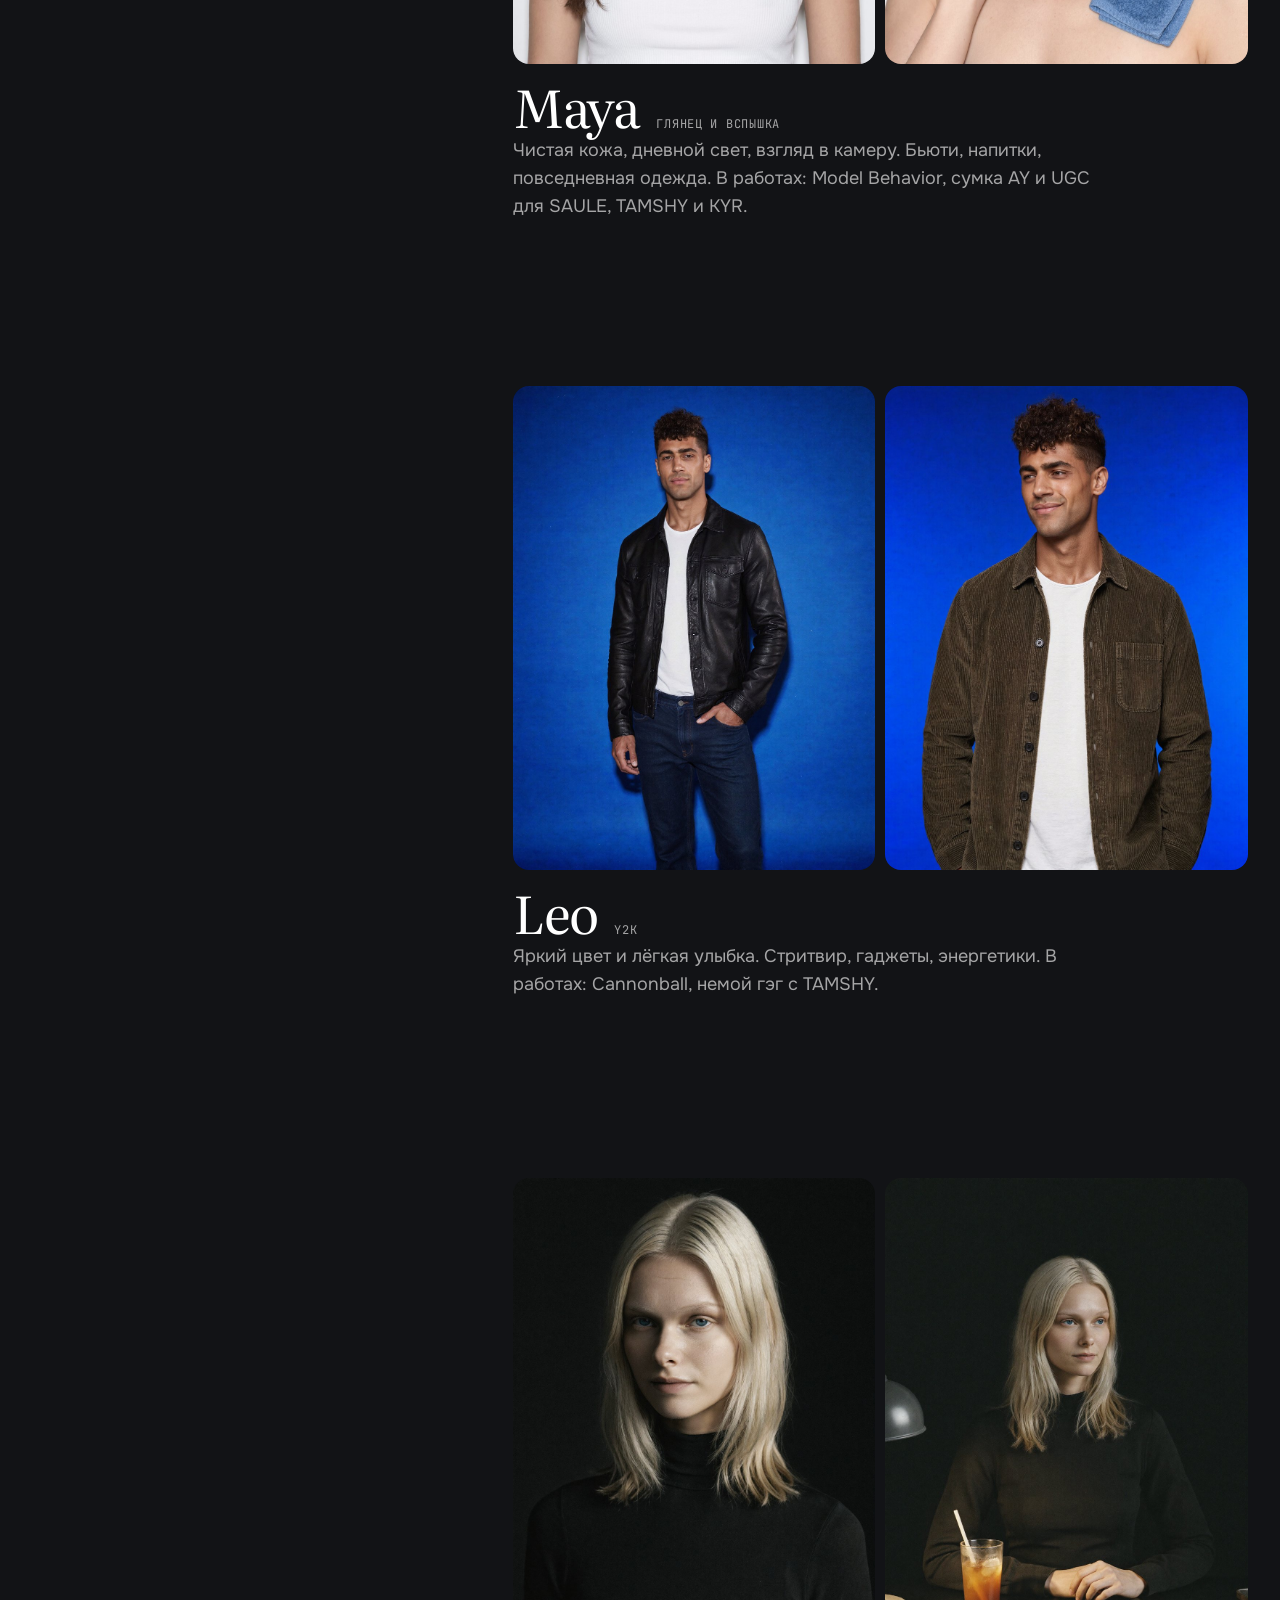
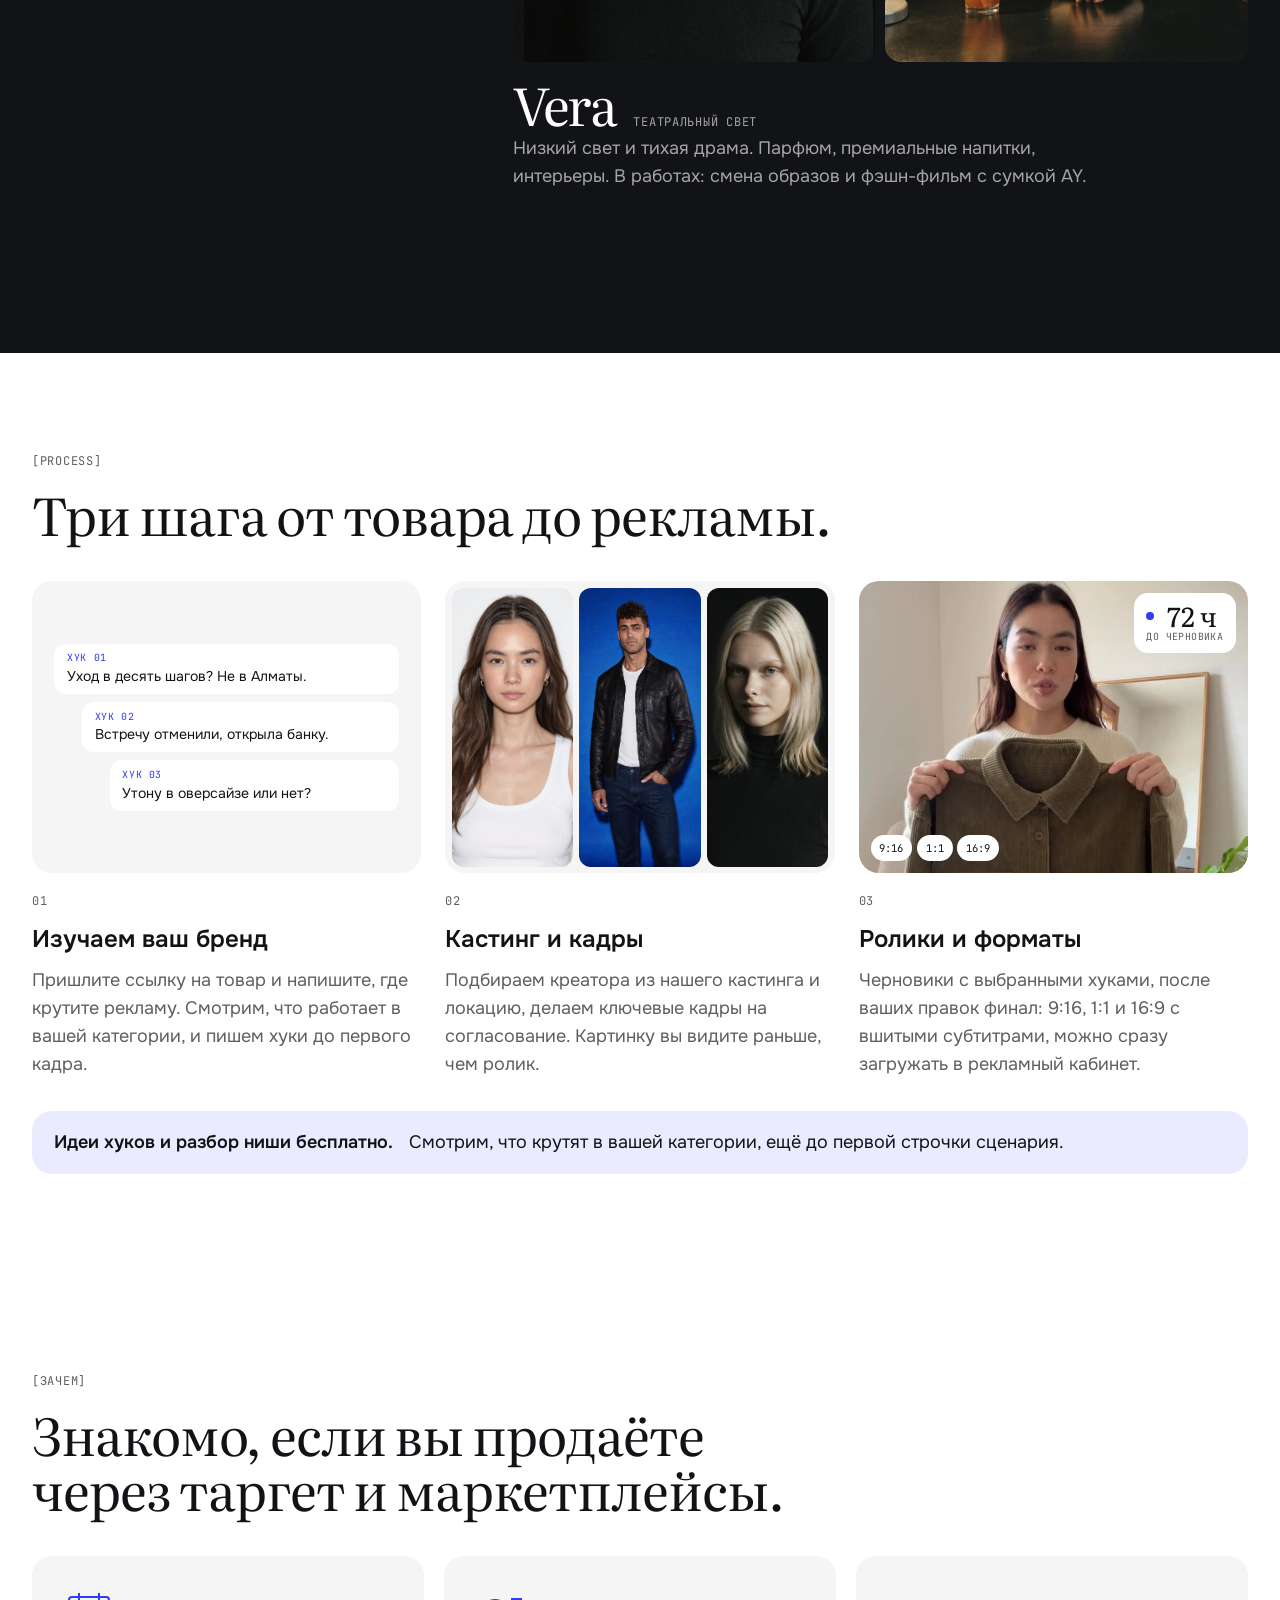
==== commit 3cec61d2: "RU v4: commercial blocks, prices in tenge with dollars, live contacts in request Co-Authored-By: Cla" ====
--- a/ru/index.html
+++ b/ru/index.html
@@ -3,11 +3,11 @@
 <head>
 <meta charset="utf-8">
 <meta name="viewport" content="width=device-width, initial-scale=1, viewport-fit=cover">
-<title>Taspa Studio</title>
+<title>Taspa Studio: UGC-ролики и предметная съёмка в Алматы</title>
 <meta name="claude:viewport-fit-sides" content="cover">
-<meta name="description" content="Изучаем ваш бренд и режиссируем каждый кадр. UGC-ролики, предметная съёмка, моушн, недвижимость и сайты. Первый черновик через 72 часа, оплата в тенге.">
-<meta property="og:title" content="Taspa Studio">
-<meta property="og:description" content="⟦EN:We study your brand, then direct every frame. UGC ads, product visuals and motion. First draft in 72 hours.⟧">
+<meta name="description" content="Изучаем ваш бренд и режиссируем каждый кадр. UGC-ролики для Reels, фото для карточек Kaspi, моушн, визуал для ЖК и сайты. Черновик через 72 часа, цены в тенге.">
+<meta property="og:title" content="Taspa Studio: UGC-ролики, фото товара и сайты">
+<meta property="og:description" content="Ролики для Reels и таргета, фото для карточек Kaspi и сайты. Черновик через 72 часа, первый хук на вашем товаре бесплатно.">
 <meta property="og:image" content="https://softorture.github.io/taspa-site/assets/video/FL_MB_maya_modelbehavior.jpg">
 <meta property="og:type" content="website">
 <meta name="twitter:card" content="summary_large_image">
@@ -27,7 +27,7 @@
 
 <div class="loader" aria-hidden="true"><svg class="mark" viewBox="0 0 526.4 172.4"><use class="mark-fg" href="#mark-letters"/><circle class="mark-dot rec-live" cx="509.4" cy="115.6" r="17"/></svg></div>
 
-<a class="skip" href="#main">К содержанию</a>
+<a class="skip" href="#main">Перейти к содержанию</a>
 
 <header class="site-header">
   <div class="wrap bar">
@@ -72,7 +72,7 @@
                 <li><a href="#packs">Паки</a></li>
                 <li><a href="#compare">Сравнение</a></li>
               </ul>
-              <p class="mega-note">Цены открыто. Чем больше роликов, тем дешевле каждый.</p>
+              <p class="mega-note">Цены на сайте. Чем больше роликов, тем дешевле каждый.</p>
               <span class="mega-num" aria-hidden="true">50&nbsp;000&nbsp;₸</span>
             </div>
           </div>
@@ -86,7 +86,7 @@
                 <li><a href="#sample">Бесплатный семпл</a></li>
                 <li><a href="#faq">Частые вопросы</a></li>
               </ul>
-              <p class="mega-note">Студия Taspa, Алматы. Четыре коротких вопроса, дальше мы.</p>
+              <p class="mega-note">Студия Taspa, Алматы. Ответьте на четыре коротких вопроса, дальше мы сами.</p>
               <span class="mega-num" aria-hidden="true">GMT+5</span>
             </div>
           </div>
@@ -94,7 +94,7 @@
       </ul>
     </nav>
     <div class="header-tools">
-      <button class="theme-btn" type="button" data-theme-cycle aria-label="Тема: Светлая. Переключить на Тёмная" title="Тема: Светлая">
+      <button class="theme-btn" type="button" data-theme-cycle aria-label="Тема: Светлая. Следующая: Тёмная" title="Тема: Светлая">
         <svg class="ic ic-sun" viewBox="0 0 24 24" aria-hidden="true"><circle cx="12" cy="12" r="4.2"/><path d="M12 2.5v2.3M12 19.2v2.3M2.5 12h2.3M19.2 12h2.3M5.3 5.3l1.6 1.6M17.1 17.1l1.6 1.6M5.3 18.7l1.6-1.6M17.1 6.9l1.6-1.6"/></svg>
         <svg class="ic ic-moon" viewBox="0 0 24 24" aria-hidden="true"><path d="M19.5 14.6A7.8 7.8 0 1 1 9.4 4.5a6.2 6.2 0 0 0 10.1 10.1z"/><path class="star" d="M17.2 3.2l.6 1.5 1.5.6-1.5.6-.6 1.5-.6-1.5-1.5-.6 1.5-.6z"/></svg>
         <svg class="ic ic-rec" viewBox="0 0 24 24" aria-hidden="true"><circle class="ring" cx="12" cy="12" r="8.6"/><circle class="core" cx="12" cy="12" r="4.4"/></svg>
@@ -127,7 +127,7 @@
     <div class="wrap">
       <h1 class="hero-title" id="hero-title" data-split>Изучаем ваш бренд. <br class="br-wide">И <em>режиссируем</em> каждый кадр.</h1>
       <div class="hero-row">
-        <p class="hero-sub" data-reveal>UGC-ролики, предметная съёмка, моушн, недвижимость и сайты. Черновик через 72 часа.</p>
+        <p class="hero-sub" data-reveal>UGC-ролики для Reels, фото для карточек Kaspi, моушн, визуал для ЖК и сайты. Черновик через 72 часа.</p>
         <div class="hero-actions" data-reveal style="--i:1">
           <a class="btn btn-primary" href="#sample"><span class="lbl-long">Получить бесплатный семпл</span><span class="lbl-short">Бесплатный семпл</span></a>
           <a class="btn btn-ghost" href="#pricing">Цены</a>
@@ -141,7 +141,7 @@
           <figure class="reel"><video muted loop playsinline preload="none" disablepictureinpicture controlslist="nodownload" data-poster="../assets/video/FL_V1_maya_saule.jpg" data-src="../assets/video/FL_V1_maya_saule.mp4" aria-label="Maya, ролик FL-001, без звука"></video><span class="rec"><b class="rec-live"></b>FL-001</span></figure>
         </div>
         <div class="stage-mobile">
-          <figure class="reel"><video muted loop playsinline preload="none" disablepictureinpicture controlslist="nodownload" poster="../assets/video/hero_loop_v02.jpg" data-src="../assets/video/hero_loop_v02.mp4" aria-label="Maya и Vera, ролики FL-001 до FL-010, без звука"></video><span class="rec"><b class="rec-live"></b>FL-001 / 010</span></figure>
+          <figure class="reel"><video muted loop playsinline preload="none" disablepictureinpicture controlslist="nodownload" poster="../assets/video/hero_loop_v02.jpg" data-src="../assets/video/hero_loop_v02.mp4" aria-label="Maya и Vera, ролики с FL-001 по FL-010, без звука"></video><span class="rec"><b class="rec-live"></b>FL-001 / 010</span></figure>
         </div>
       </div>
     </div>
@@ -149,7 +149,7 @@
       <div class="wrap">
         <p class="label">Монтируем под</p>
         <ul>
-          <li>Kaspi</li><li>Reels</li><li>TikTok</li><li>Meta Ads</li><li>YouTube Shorts</li><li>Amazon</li>
+          <li>Kaspi</li><li>Reels</li><li>TikTok</li><li>Wildberries</li><li>Meta Ads</li><li>YouTube Shorts</li>
         </ul>
       </div>
     </div>
@@ -159,7 +159,7 @@
     <div class="manifesto-pin">
       <div class="wrap">
         <span class="label">[TASPA]</span>
-        <p data-manifesto>Без площадки. Без группы. Без пересъёмок. Один товар становится роликом, серией фото и брендовым фильмом, а первый черновик приходит через 72 часа.</p>
+        <p data-manifesto>Без павильона. Без съёмочной группы. Без пересъёмок. Один товар становится роликом, серией фото и бренд-фильмом, а черновик готов через 72 часа.</p>
       </div>
     </div>
   </section>
@@ -177,25 +177,25 @@
             <span class="dir-num">01</span>
             <h3>UGC</h3>
             <p>Ролики от лица креатора под таргет в Instagram и TikTok. На каждый товар несколько хуков, чтобы проверить, какой цепляет.</p>
-            <span class="from">от 33&nbsp;000&nbsp;₸ за ролик</span>
+            <span class="from">от 33&nbsp;000&nbsp;₸ <span class="usd">$100</span> за ролик</span>
           </div>
         </article>
         <article class="dir" id="dir-product" data-reveal data-preview="photos">
           <div class="dir-media">
-            <img src="../assets/photo/FL_31_maya_saule.jpg" alt="Фото товара: Maya с флаконом SAULE" loading="lazy" width="1075" height="1440">
+            <img src="../assets/photo/FL_31_maya_saule.jpg" alt="Фото товара: Maya с флаконом сыворотки SAULE" loading="lazy" width="1075" height="1440">
             <img class="alt" data-src="../assets/photo/FL_32_maya_tamshy.jpg" alt="" width="1075" height="1440">
             <img class="alt" data-src="../assets/photo/FL_33_maya_overshirt.jpg" alt="" width="1075" height="1440">
           </div>
           <div class="dir-body">
             <span class="dir-num">02</span>
             <h3>Предметная съёмка</h3>
-            <p>Товар с AI-моделью и в локациях. Для карточек Kaspi, сайта, Instagram и рекламы.</p>
-            <span class="from">от 90&nbsp;000&nbsp;₸ за пак</span>
+            <p>Ваш товар с AI-моделью и в локациях, которые выглядят настоящими. Для карточек Kaspi и Wildberries, сайта и рекламных статик.</p>
+            <span class="from">от 90&nbsp;000&nbsp;₸ <span class="usd">$300</span> за пак</span>
           </div>
         </article>
         <article class="dir" id="dir-estate" data-reveal data-preview="draw">
           <div class="dir-media dir-plan">
-            <svg viewBox="0 0 400 300" role="img" aria-label="План квартиры линиями, из окна вид на горы">
+            <svg viewBox="0 0 400 300" role="img" aria-label="Линейный план квартиры, из окна вид на горы">
               <g class="plan">
                 <path pathLength="1" d="M40 40H360V260H40Z"/>
                 <path pathLength="1" d="M40 150H170M230 150H360M200 40V120M200 180V260"/>
@@ -220,8 +220,8 @@
           <div class="dir-body">
             <span class="dir-num">04</span>
             <h3>Сайты</h3>
-            <p>Одностраничный сайт товара в том же стиле, что и реклама. Этот в том числе.</p>
-            <span class="from">от 300&nbsp;000&nbsp;₸</span>
+            <p>Одностраничный сайт товара в том же стиле, что и ваша реклама. Этот сайт тоже сделали мы.</p>
+            <span class="from">от 300&nbsp;000&nbsp;₸ <span class="usd">$900</span></span>
           </div>
         </article>
       </div>
@@ -456,8 +456,8 @@
             <span><b>Хук 03</b>Утону в оверсайзе или нет?</span>
           </div>
           <span class="step-n">01</span>
-          <h3>Изучаем бренд</h3>
-          <p>Пришлите ссылку на товар и где крутите рекламу. Смотрим, что работает в вашей категории, и пишем хуки до первого кадра.</p>
+          <h3>Изучаем ваш бренд</h3>
+          <p>Пришлите ссылку на товар и напишите, где крутите рекламу. Смотрим, что работает в вашей категории, и пишем хуки до первого кадра.</p>
         </li>
         <li class="step-card" data-reveal>
           <div class="step-thumb thumb-cast">
@@ -467,7 +467,7 @@
           </div>
           <span class="step-n">02</span>
           <h3>Кастинг и кадры</h3>
-          <p>Подбираем креатора из нашего кастинга, локацию и делаем ключевые кадры на согласование. Вы видите картинку до роликов.</p>
+          <p>Подбираем креатора из нашего кастинга и локацию, делаем ключевые кадры на согласование. Картинку вы видите раньше, чем ролик.</p>
         </li>
         <li class="step-card" data-reveal>
           <div class="step-thumb thumb-formats">
@@ -477,10 +477,10 @@
           </div>
           <span class="step-n">03</span>
           <h3>Ролики и форматы</h3>
-          <p>Черновики с хуками под вашу нишу, после правок финал: 9:16, 1:1 и 16:9 с субтитрами, сразу в рекламный кабинет.</p>
+          <p>Черновики с выбранными хуками, после ваших правок финал: 9:16, 1:1 и 16:9 с вшитыми субтитрами, можно сразу загружать в рекламный кабинет.</p>
         </li>
       </ol>
-      <div class="plaque"><strong>Идеи хуков и разбор ниши бесплатно.</strong><span>Смотрим, что крутят в вашей категории, до того как писать сценарий.</span></div>
+      <div class="plaque"><strong>Идеи хуков и разбор ниши бесплатно.</strong><span>Смотрим, что крутят в вашей категории, ещё до первой строчки сценария.</span></div>
     </div>
   </section>
 
@@ -488,23 +488,23 @@
     <div class="wrap">
       <div class="section-head" data-reveal>
         <span class="label">[ЗАЧЕМ]</span>
-        <h2 class="h2" id="problems-title">Знакомо, если вы продаёте через рекламу.</h2>
+        <h2 class="h2" id="problems-title">Знакомо, если вы продаёте через таргет и маркетплейсы.</h2>
       </div>
       <div class="cards-3" data-reveal-group>
         <article class="problem" data-reveal>
           <svg viewBox="0 0 56 56" fill="none" stroke="currentColor" stroke-width="2" aria-hidden="true"><rect x="8" y="12" width="40" height="36" rx="3" fill="none"/><path d="M8 22h40M18 8v8M38 8v8"/><path d="M17 31h6M30 31h6M17 39h6" stroke-linecap="round"/><circle cx="37" cy="39" r="3" fill="currentColor" stroke="none"/></svg>
-          <h3>Съёмка UGC занимает недели.</h3>
-          <p>Найти блогера, отправить товар, ждать, пока снимет. Пока ролик готов, акция уже закончилась.</p>
+          <h3>Съёмка занимает недели.</h3>
+          <p>Фотограф для карточек, блогер для Reels: найти, договориться о бартере, отправить товар, ждать. Пока всё снимут, акция уже закончится.</p>
         </article>
         <article class="problem" data-reveal>
           <svg viewBox="0 0 56 56" fill="none" stroke="currentColor" stroke-width="2" aria-hidden="true"><circle cx="22" cy="28" r="13" fill="none"/><path d="M22 21v14M18 24.5c0-2 1.8-3 4-3s4 1 4 3-1.8 2.8-4 3.5-4 1.5-4 3.5 1.8 3 4 3 4-1 4-3"/><path d="M38 14h10v28H38" fill="none"/><path d="M41 22h4M41 28h4M41 34h4" stroke-linecap="round"/></svg>
           <h3>Блогеры дорогие, а права на рекламу сверху.</h3>
-          <p>Отдельно платите за ролик, отдельно за право запускать его в таргет. И это право часто на срок.</p>
+          <p>Отдельно платите за ролик, отдельно за право крутить его в таргете. И это право часто на срок.</p>
         </article>
         <article class="problem" data-reveal>
           <svg viewBox="0 0 56 56" fill="none" stroke="currentColor" stroke-width="2" aria-hidden="true"><path d="M28 48c-8 0-13-5-13-12 0-8 7-11 7-19 5 3 8 8 8 12 2-2 3-5 3-7 5 4 8 9 8 14 0 7-5 12-13 12z" fill="none" stroke-linejoin="round"/><path d="M28 48c-3 0-5-2-5-5 0-3 3-5 3-8 3 2 4 4 4 6 1-1 1-2 1-3 2 2 3 3 3 5 0 3-3 5-6 5z" fill="none" stroke-linejoin="round"/></svg>
-          <h3>Хуки выгорают быстрее, чем вы снимаете новые.</h3>
-          <p>Удачный ролик со временем перестаёт работать. Новые первые секунды нужны постоянно, а не раз в квартал.</p>
+          <h3>Креативы выгорают быстрее, чем вы снимаете новые.</h3>
+          <p>Даже удачный ролик со временем перестаёт работать. Новые первые секунды нужны постоянно, а не одна съёмка раз в квартал.</p>
         </article>
       </div>
     </div>
@@ -515,61 +515,61 @@
       <div class="section-head" data-reveal>
         <span class="draft-flag">Черновик цен</span>
         <span class="label">[PRICING]</span>
-        <h2 class="h2" id="pricing-title">Цены открыто. Чем больше роликов, тем дешевле каждый.</h2>
-      </div>
-
-      <div data-reveal class="slider-box" data-currency="KZT" data-tiers="[[1,60000],[3,50000],[10,40000],[20,33000]]">
+        <h2 class="h2" id="pricing-title">Цены на сайте. Чем больше роликов, тем дешевле каждый.</h2>
+      </div>
+
+      <div data-reveal class="slider-box" data-currency="KZT" data-tiers="[[1,60000,180],[3,50000,150],[10,40000,120],[20,33000,100]]">
         <div class="slider-main">
           <h3><label for="videos">Сколько роликов нужно?</label></h3>
-          <div class="count-row"><span class="count">3</span><span class="count-unit">UGC-ролика</span></div>
+          <div class="count-row"><span class="count">3</span><span class="count-unit" data-forms="UGC-ролик|UGC-ролика|UGC-роликов">UGC-ролика</span></div>
           <input id="videos" type="range" min="1" max="30" step="1" value="3">
           <div class="ticks" aria-hidden="true"><span style="left:0%">1</span><span style="left:6.9%">3</span><span style="left:31.03%">10</span><span style="left:65.52%">20</span><span style="left:100%">30</span></div>
           <ul class="tiers">
-            <li><b>60&nbsp;000&nbsp;₸</b>1 или 2</li>
-            <li><b>50&nbsp;000&nbsp;₸</b>от 3</li>
-            <li><b>40&nbsp;000&nbsp;₸</b>от 10</li>
-            <li><b>33&nbsp;000&nbsp;₸</b>от 20</li>
+            <li><b>60&nbsp;000&nbsp;₸ <span class="usd">$180</span></b>1 или 2</li>
+            <li><b>50&nbsp;000&nbsp;₸ <span class="usd">$150</span></b>от 3</li>
+            <li><b>40&nbsp;000&nbsp;₸ <span class="usd">$120</span></b>от 10</li>
+            <li><b>33&nbsp;000&nbsp;₸ <span class="usd">$100</span></b>от 20</li>
           </ul>
           <dl class="totals">
-            <div><dt>За ролик</dt><dd data-out="per">50&nbsp;000&nbsp;₸</dd></div>
-            <div><dt>Итого</dt><dd data-out="total">150&nbsp;000&nbsp;₸</dd></div>
+            <div><dt>За ролик</dt><dd data-out="per">50&nbsp;000&nbsp;₸ <span class="usd">$150</span></dd></div>
+            <div><dt>Итого</dt><dd data-out="total">150&nbsp;000&nbsp;₸ <span class="usd">$450</span></dd></div>
           </dl>
           <p class="pack-hint" aria-live="polite"></p>
         </div>
         <div class="includes">
           <h4>В каждый ролик входит</h4>
           <ul class="ticklist">
-            <li>Ролик 15 секунд с AI-креатором, 9:16</li>
+            <li>15-секундный ролик с AI-креатором, 9:16</li>
             <li>Свой хук по разбору ниши</li>
-            <li>Субтитры</li>
+            <li>Вшитые субтитры</li>
             <li>2 раунда правок</li>
             <li>Права на рекламу на любых площадках, без срока</li>
-            <li>Черновик через 72 часа, если роликов до трёх</li>
+            <li>Черновик через 72 часа, если роликов не больше трёх</li>
           </ul>
           <a class="btn btn-primary" href="#contact">Заказать ролики</a>
         </div>
       </div>
 
       <div class="packs" id="packs">
-        <article class="pack"><div class="pack-top"><h3>Photo Pack</h3><span class="term">48 ч</span></div><span class="price">90&nbsp;000&nbsp;₸</span><p>10 кадров с AI-моделью в 3 локациях и 2 рекламные статики. Подходит для карточек Kaspi.</p></article>
-        <article class="pack"><div class="pack-top"><h3>Product Motion</h3><span class="term">3 до 5 дней</span></div><span class="price">130&nbsp;000&nbsp;₸</span><p>10 до 15 секунд моушна товара в 16:9 и 9:16, с музыкой.</p></article>
-        <article class="pack"><div class="pack-top"><h3>Brand Film 30</h3><span class="term">7 до 10 дней</span></div><span class="price">500&nbsp;000&nbsp;₸</span><p>30 секунд: сценарий, раскадровка на согласование, музыка, диктор, 3 формата, 2 раунда правок.</p></article>
-        <article class="pack"><div class="pack-top"><h3>Brand Film 60</h3><span class="term">10 до 14 дней</span></div><span class="price">900&nbsp;000&nbsp;₸</span><p>То же на 60 секунд, плюс нарезка на 15 секунд для соцсетей.</p></article>
-        <article class="pack"><div class="pack-top"><h3>Landing Page</h3><span class="term">5 до 7 дней</span></div><span class="price">300&nbsp;000&nbsp;₸</span><p>Одностраничный сайт с AI-визуалом, текстами и мобильной версией.</p></article>
-        <article class="pack"><div class="pack-top"><h3>Launch Kit</h3><span class="term">7 до 10 дней</span></div><span class="price">480&nbsp;000&nbsp;₸</span><p>Лендинг, 3 ролика и 10 фото к запуску товара.</p></article>
-        <article class="pack featured"><div class="pack-top"><h3>Creative Retainer</h3><span class="term">по графику</span></div><span class="price">800&nbsp;000&nbsp;₸ <small>в месяц</small></span><p>12 роликов и 10 фото в месяц. Выгоревшие хуки меняем по вашим цифрам.</p></article>
+        <article class="pack"><div class="pack-top"><h3>Фотопак</h3><span class="term">48 ч</span></div><span class="price">90&nbsp;000&nbsp;₸ <span class="usd">$300</span></span><p>10 кадров с AI-моделью в 3 локациях и 2 рекламные статики. Для карточек Kaspi и Wildberries, сайта и таргета.</p></article>
+        <article class="pack"><div class="pack-top"><h3>Моушн товара</h3><span class="term">от 3 до 5 дней</span></div><span class="price">130&nbsp;000&nbsp;₸ <span class="usd">$400</span></span><p>От 10 до 15 секунд моушна товара в 16:9 и 9:16, с музыкой. Для Reels, сайта и запуска товара.</p></article>
+        <article class="pack"><div class="pack-top"><h3>Бренд-фильм 30</h3><span class="term">от 7 до 10 дней</span></div><span class="price">500&nbsp;000&nbsp;₸ <span class="usd">$1&nbsp;500</span></span><p>30 секунд: сценарий, раскадровка на согласование, музыка, диктор, 3 формата, 2 раунда правок.</p></article>
+        <article class="pack"><div class="pack-top"><h3>Бренд-фильм 60</h3><span class="term">от 10 до 14 дней</span></div><span class="price">900&nbsp;000&nbsp;₸ <span class="usd">$2&nbsp;700</span></span><p>То же на 60 секунд, плюс 15-секундная нарезка для соцсетей.</p></article>
+        <article class="pack"><div class="pack-top"><h3>Лендинг</h3><span class="term">от 5 до 7 дней</span></div><span class="price">300&nbsp;000&nbsp;₸ <span class="usd">$900</span></span><p>Одностраничный сайт с AI-визуалом, текстами и мобильной версией.</p></article>
+        <article class="pack"><div class="pack-top"><h3>Запуск товара</h3><span class="term">от 7 до 10 дней</span></div><span class="price">480&nbsp;000&nbsp;₸ <span class="usd">$1&nbsp;450</span></span><p>Лендинг, 3 ролика и 10 фото к старту продаж: для сайта, Reels и карточки на маркетплейсе.</p></article>
+        <article class="pack featured"><div class="pack-top"><h3>Контент на месяц</h3><span class="term">по графику</span></div><span class="price">800&nbsp;000&nbsp;₸ <span class="usd">$2&nbsp;400</span> <small>в месяц</small></span><p>12 роликов и 10 фото в месяц. Выгоревшие хуки меняем по цифрам из вашего рекламного кабинета.</p></article>
       </div>
 
       <h3 class="addons-title">Дополнительно</h3>
       <div class="addons">
-        <div class="addon"><b>13&nbsp;000&nbsp;₸</b><span>Ещё один хук к ролику</span></div>
-        <div class="addon"><b>10&nbsp;000&nbsp;₸</b><span>Ещё один формат</span></div>
-        <div class="addon"><b>+30%</b><span>Срочно</span></div>
-        <div class="addon"><b>25&nbsp;000&nbsp;₸</b><span>Ещё раунд правок</span></div>
+        <div class="addon"><b>13&nbsp;000&nbsp;₸ <span class="usd">$40</span></b><span>Ещё один хук к ролику</span></div>
+        <div class="addon"><b>10&nbsp;000&nbsp;₸ <span class="usd">$30</span></b><span>Ещё один формат</span></div>
+        <div class="addon"><b>+30%</b><span>Срочный заказ</span></div>
+        <div class="addon"><b>25&nbsp;000&nbsp;₸ <span class="usd">$75</span></b><span>Ещё один раунд правок</span></div>
       </div>
       <div class="terms">
-        <p>Оплата: 50% до старта, 50% перед отдачей финала без водяного знака. Ретейнер 100% вперёд за месяц.</p>
-        <p>Kaspi по QR или счёт на ИП. Договор-оферта и счёт на каждый заказ.</p>
+        <p>Оплата: 50% до старта, 50% перед отдачей финала без водяного знака. Контент на месяц оплачивается вперёд за весь месяц.</p>
+        <p>В тенге: Kaspi по QR или счёт на ИП, на каждый заказ договор-оферта. Из других стран: в долларах картой по ссылке на оплату, для заказов от $1&nbsp;500 банковским переводом.</p>
       </div>
     </div>
   </section>
@@ -578,24 +578,24 @@
     <div class="wrap">
       <div class="section-head" data-reveal>
         <span class="label">[СРАВНЕНИЕ]</span>
-        <h2 class="h2" id="compare-title">Чем это отличается от привычных вариантов.</h2>
-      </div>
-      <p class="scroll-hint" aria-hidden="true">Таблицу можно листать вбок</p>
+        <h2 class="h2" id="compare-title">Сравним с привычными вариантами.</h2>
+      </div>
+      <p class="scroll-hint" aria-hidden="true">Листайте таблицу вбок, чтобы увидеть все колонки</p>
       <div class="table-scroll" tabindex="0">
         <table class="compare">
           <thead>
-            <tr><th scope="col"></th><th scope="col" class="us">Taspa</th><th scope="col">UGC-агентство с живыми креаторами</th><th scope="col">Своя съёмка</th><th scope="col">Сервисы-генераторы сами</th></tr>
+            <tr><th scope="col"></th><th scope="col" class="us">Taspa</th><th scope="col">UGC-агентство с живыми креаторами</th><th scope="col">Своя съёмка</th><th scope="col">AI-генераторы своими силами</th></tr>
           </thead>
           <tbody>
-            <tr><th scope="row">Цена ролика</th><td class="us">33&nbsp;000 до 60&nbsp;000&nbsp;₸</td><td>от £325 до £350 у зарубежных агентств</td><td>$2&nbsp;000 до $8&nbsp;000 за скромный 30-секундный ролик</td><td>Подписка плюс ваше время</td></tr>
-            <tr><th scope="row">Срок</th><td class="us">Черновик через 72 часа</td><td>До 14 дней</td><td>Недели: группа, локация, монтаж</td><td>Сколько уйдёт на освоение</td></tr>
-            <tr><th scope="row">Права на рекламу</th><td class="us">Включены. Любые площадки, без срока</td><td>Часто отдельно</td><td>По договорам с актёрами</td><td>По условиям каждого сервиса</td></tr>
+            <tr><th scope="row">Цена ролика</th><td class="us">от 33&nbsp;000 до 60&nbsp;000&nbsp;₸ <span class="usd">от $100 до $180</span></td><td>от £325 до £350 у зарубежных агентств</td><td>от $2&nbsp;000 до $8&nbsp;000 за скромный 30-секундный ролик</td><td>Подписка плюс ваше время</td></tr>
+            <tr><th scope="row">Срок</th><td class="us">Черновик через 72 часа</td><td>До 14 дней</td><td>Недели: съёмочная группа, локация, монтаж</td><td>Зависит от того, как быстро освоите сервисы</td></tr>
+            <tr><th scope="row">Права на рекламу</th><td class="us">Включены. Любые площадки, без срока</td><td>Часто оплачиваются отдельно</td><td>По договорам с актёрами и моделями</td><td>По условиям каждого сервиса</td></tr>
             <tr><th scope="row">Идеи хуков</th><td class="us">Бесплатно, с разбором ниши</td><td>Иногда</td><td>Придумываете сами</td><td>Придумываете сами</td></tr>
             <tr><th scope="row">Правки</th><td class="us">2 раунда включены</td><td>Обычно 2 раунда</td><td>Платная пересъёмка</td><td>Перегенерируете сами</td></tr>
           </tbody>
         </table>
       </div>
-      <p class="fineprint">Цены агентств из открытых прайсов UGC-сервисов с живыми креаторами. Стоимость съёмки из открытых обзоров стоимости продакшна 2026 года. Это диапазоны, а не сметы.</p>
+      <p class="fineprint">Цены агентств из открытых прайсов зарубежных UGC-сервисов с живыми креаторами. Стоимость съёмки из открытых обзоров цен на продакшн 2026 года. Это диапазоны, а не сметы.</p>
     </div>
   </section>
 
@@ -608,14 +608,14 @@
         <p>Без созвонов и договора. Понравится, обсудим пак.</p>
       </div>
       <form class="form" data-draft novalidate>
-        <div class="field"><label for="s-link">Ссылка на товар</label><input id="s-link" name="product" type="url" placeholder="Kaspi, Instagram или сайт" autocomplete="url"></div>
+        <div class="field"><label for="s-link">Ссылка на товар</label><input id="s-link" name="product" type="url" placeholder="Kaspi, Wildberries, Instagram или сайт" autocomplete="url"></div>
         <div class="field"><label for="s-platform">Где будет реклама</label>
           <select id="s-platform" name="platform">
-            <option>Instagram Reels</option><option>TikTok</option><option>Карточка Kaspi</option><option>YouTube Shorts</option><option>Пока не знаю</option>
+            <option>Reels в Instagram</option><option>Таргет в Instagram и Facebook</option><option>TikTok</option><option>Карточка Kaspi</option><option>Wildberries или Ozon</option><option>YouTube Shorts</option><option>Пока не знаю</option>
           </select>
         </div>
-        <div class="field"><label for="s-email">Email или WhatsApp</label><input id="s-email" name="email" type="text" placeholder="you@brand.kz" autocomplete="email"></div>
-        <button class="btn btn-primary" type="submit">Хочу бесплатный хук</button>
+        <div class="field"><label for="s-email">Email, Telegram или WhatsApp</label><input id="s-email" name="email" type="text" placeholder="you@brand.kz, @ник или номер" autocomplete="email"></div>
+        <button class="btn btn-primary" type="submit">Получить хук бесплатно</button>
         <p class="form-status" role="status"></p>
       </form>
       </div>
@@ -626,17 +626,17 @@
     <div class="wrap">
       <div class="section-head" data-reveal>
         <span class="label">[FAQ]</span>
-        <h2 class="h2" id="faq-title">Частые вопросы.</h2>
+        <h2 class="h2" id="faq-title">О чём спрашивают первым делом.</h2>
       </div>
       <div class="faq">
-        <details><summary>Кому принадлежат ролики?</summary><p>Вы получаете право использовать их в рекламе на любых площадках и без срока. Продлевать лицензию не нужно, креатор не передумает.</p></details>
-        <details><summary>Нужно ли помечать рекламу как AI?</summary><p>Часть площадок просит отмечать реалистичных людей, созданных AI. Подскажем, какую галочку поставить в каждом рекламном кабинете, и по желанию добавим пометку в конец ролика.</p></details>
-        <details><summary>Сколько правок?</summary><p>Два раунда на каждый ролик входят в цену. Каждый следующий раунд 25&nbsp;000&nbsp;₸.</p></details>
-        <details><summary>Что нужно от нас?</summary><p>Ссылка на товар, несколько чётких фото с разных сторон и где будет реклама. Если есть брендбук или прошлые ролики, пришлите тоже.</p></details>
-        <details><summary>Как платить?</summary><p>Половина до старта, половина перед финалом. Kaspi по QR или счёт на ИП, на каждый заказ договор-оферта.</p></details>
-        <details><summary>Какие сроки?</summary><p>Черновик через 72 часа, если роликов до трёх. Пак на 10 роликов 5 до 7 дней, брендовый фильм 7 до 14 дней. Срочно плюс 30%.</p></details>
+        <details><summary>Кому принадлежат ролики?</summary><p>Вы получаете право использовать их в рекламе на любых площадках и без срока. Продлевать лицензию не нужно, и креатор не попросит убрать ролик: он создан AI.</p></details>
+        <details><summary>Нужна ли в рекламе пометка про AI?</summary><p>Часть площадок просит раскрывать, что реалистичные люди в рекламе созданы AI. Подскажем, какую отметку включить в каждом рекламном кабинете, и по желанию оставим короткую пометку AI в конце ролика.</p></details>
+        <details><summary>Сколько раундов правок?</summary><p>Два раунда на каждый ролик входят в цену. Каждый следующий раунд 25&nbsp;000&nbsp;₸ ($75).</p></details>
+        <details><summary>Что нужно от нас?</summary><p>Ссылка на товар или карточку на маркетплейсе, несколько чётких фото с разных сторон и где будет реклама. Если есть брендбук или прошлые ролики, пришлите тоже.</p></details>
+        <details><summary>Как платить?</summary><p>Половина до старта, половина перед финалом. В тенге: Kaspi по QR или счёт на ИП, на каждый заказ договор-оферта. Из других стран: в долларах картой по ссылке, крупные заказы банковским переводом.</p></details>
+        <details><summary>Какие сроки?</summary><p>Черновик через 72 часа, если роликов не больше трёх. Пак на 10 роликов от 5 до 7 дней, бренд-фильм от 7 до 14 дней. Срочный заказ +30% к цене.</p></details>
         <details><summary>А если не понравится?</summary><p>Начните с бесплатного семпла: увидите нашу работу на своём товаре до оплаты. В платном заказе изменения закрывают два раунда правок.</p></details>
-        <details><summary>Работаете с агентствами?</summary><p>Да. Отдаём файлы без нашего логотипа и работаем по брифу и согласованиям вашего клиента.</p></details>
+        <details><summary>Работаете с агентствами?</summary><p>Да. Отдаём файлы без нашего логотипа, чтобы вы сдали их клиенту под своим именем, и работаем по его брифу и согласованиям.</p></details>
       </div>
     </div>
   </section>
@@ -646,7 +646,7 @@
       <div class="contact-copy" data-reveal>
         <span class="label">[CONTACT]</span>
         <h2 class="shall" id="contact-title">Обсудим?</h2>
-        <p>Четыре коротких вопроса: что нужно, бюджет, сроки и как с вами связаться. Займёт минуту.</p>
+        <p>Четыре коротких вопроса: что нужно, бюджет, сроки и как с вами связаться. Займёт минуту. Если удобнее, пишите сразу в Telegram.</p>
         <button class="btn btn-primary btn-lg" type="button" data-open-wizard>Оставить заявку</button>
       </div>
       <aside class="studio-card" aria-label="Студия" data-reveal style="--i:1">
@@ -659,7 +659,7 @@
           <div><dt>Местное время</dt><dd data-clock>GMT+5</dd></div>
           <div><dt>Telegram</dt><dd><a href="https://t.me/rarealmatysnowflake" target="_blank" rel="noopener">@rarealmatysnowflake</a></dd></div>
           <div><dt>Email</dt><dd><a href="mailto:alikhan.tasbulatov@hotmail.com">alikhan.tasbulatov@hotmail.com</a></dd></div>
-          <div><dt>Созвон</dt><dd>⟦EN:Ask on Telegram⟧</dd></div>
+          <div><dt>Созвон</dt><dd>Договоримся в Telegram</dd></div>
         </dl>
       </aside>
     </div>
@@ -701,22 +701,22 @@
     </div>
     <form class="wizard-stage" novalidate>
       <fieldset class="step field" data-step="1">
-        <legend><h3>Что нужно?</h3></legend>
+        <legend><h3>Что вам нужно?</h3></legend>
         <div class="checks">
-            <label><input id="w-need-0" type="checkbox" name="need" value="0"> UGC-ролики</label>
+            <label><input id="w-need-0" type="checkbox" name="need" value="0"> UGC-ролики или контент на месяц</label>
             <label><input id="w-need-1" type="checkbox" name="need" value="1"> Фото товара</label>
-            <label><input id="w-need-2" type="checkbox" name="need" value="2"> Брендовый фильм</label>
-            <label><input id="w-need-3" type="checkbox" name="need" value="3"> Контент каждый месяц</label>
-            <label><input id="w-need-4" type="checkbox" name="need" value="4"> Лендинг</label>
+            <label><input id="w-need-2" type="checkbox" name="need" value="2"> Бренд-фильм или моушн</label>
+            <label><input id="w-need-3" type="checkbox" name="need" value="3"> Визуал для ЖК</label>
+            <label><input id="w-need-4" type="checkbox" name="need" value="4"> Сайт или лендинг</label>
         </div>
       </fieldset>
       <fieldset class="step field" data-step="2" hidden>
         <legend><h3>Какой бюджет?</h3></legend>
         <div class="checks">
-            <label><input id="w-budget-0" type="radio" name="budget" value="0"> до 150 000 ₸</label>
-            <label><input id="w-budget-1" type="radio" name="budget" value="1"> 150 000 до 500 000 ₸</label>
-            <label><input id="w-budget-2" type="radio" name="budget" value="2"> 500 000 до 1 000 000 ₸</label>
-            <label><input id="w-budget-3" type="radio" name="budget" value="3"> от 1 000 000 ₸</label>
+            <label><input id="w-budget-0" type="radio" name="budget" value="0"> до 150&nbsp;000&nbsp;₸ <span class="usd">(до $450)</span></label>
+            <label><input id="w-budget-1" type="radio" name="budget" value="1"> от 150&nbsp;000 до 500&nbsp;000&nbsp;₸ <span class="usd">(от $450 до $1&nbsp;500)</span></label>
+            <label><input id="w-budget-2" type="radio" name="budget" value="2"> от 500&nbsp;000 до 1&nbsp;000&nbsp;000&nbsp;₸ <span class="usd">(от $1&nbsp;500 до $3&nbsp;000)</span></label>
+            <label><input id="w-budget-3" type="radio" name="budget" value="3"> от 1&nbsp;000&nbsp;000&nbsp;₸ <span class="usd">(от $3&nbsp;000)</span></label>
             <label><input id="w-budget-4" type="radio" name="budget" value="4" checked> Пока не знаю</label>
         </div>
       </fieldset>
@@ -734,16 +734,16 @@
         <div class="row-2">
           <div class="field"><label for="w-name">Имя</label><input id="w-name" name="name" type="text" autocomplete="name"></div>
           <div class="field"><label for="w-brand">Бренд или магазин</label><input id="w-brand" name="brand" type="text" autocomplete="organization"></div>
-          <div class="field"><label for="w-site">Сайт, Kaspi или Instagram</label><input id="w-site" name="site" type="text" autocomplete="url" placeholder="Ссылка"></div>
-          <div class="field"><label for="w-email">Email или WhatsApp</label><input id="w-email" name="email" type="text" autocomplete="email" placeholder="you@brand.kz"></div>
+          <div class="field"><label for="w-site">Сайт, Kaspi или Instagram</label><input id="w-site" name="site" type="text" autocomplete="url" placeholder="Ссылка или @аккаунт"></div>
+          <div class="field"><label for="w-email">Email, Telegram или WhatsApp</label><input id="w-email" name="email" type="text" autocomplete="email" placeholder="you@brand.kz, @ник или номер"></div>
         </div>
       </div>
       <div class="step" data-step="5" hidden role="status">
-        <h3>⟦EN:Almost there. Send it your way.⟧</h3>
-        <p>⟦EN:Your answers are ready as a short message. Pick a channel and it opens with the text filled in.⟧</p>
+        <h3>Почти готово. Выберите, куда отправить.</h3>
+        <p>Ваши ответы собраны в короткое сообщение. Почта откроется с готовым письмом, для Telegram текст скопируется сам.</p>
         <div class="done-list">
             <a class="channel" data-send="email" href="mailto:alikhan.tasbulatov@hotmail.com"><b>Email</b><span>alikhan.tasbulatov@hotmail.com</span></a>
-            <a class="channel" data-send="telegram" href="https://t.me/rarealmatysnowflake" target="_blank" rel="noopener"><b>Telegram</b><span>@rarealmatysnowflake, ⟦EN:text copied to paste⟧</span></a>
+            <a class="channel" data-send="telegram" href="https://t.me/rarealmatysnowflake" target="_blank" rel="noopener"><b>Telegram</b><span>@rarealmatysnowflake, текст скопирован, вставьте в чат</span></a>
         </div>
         <button class="btn btn-primary" type="button" data-wiz="close">Вернуться на сайт</button>
       </div>
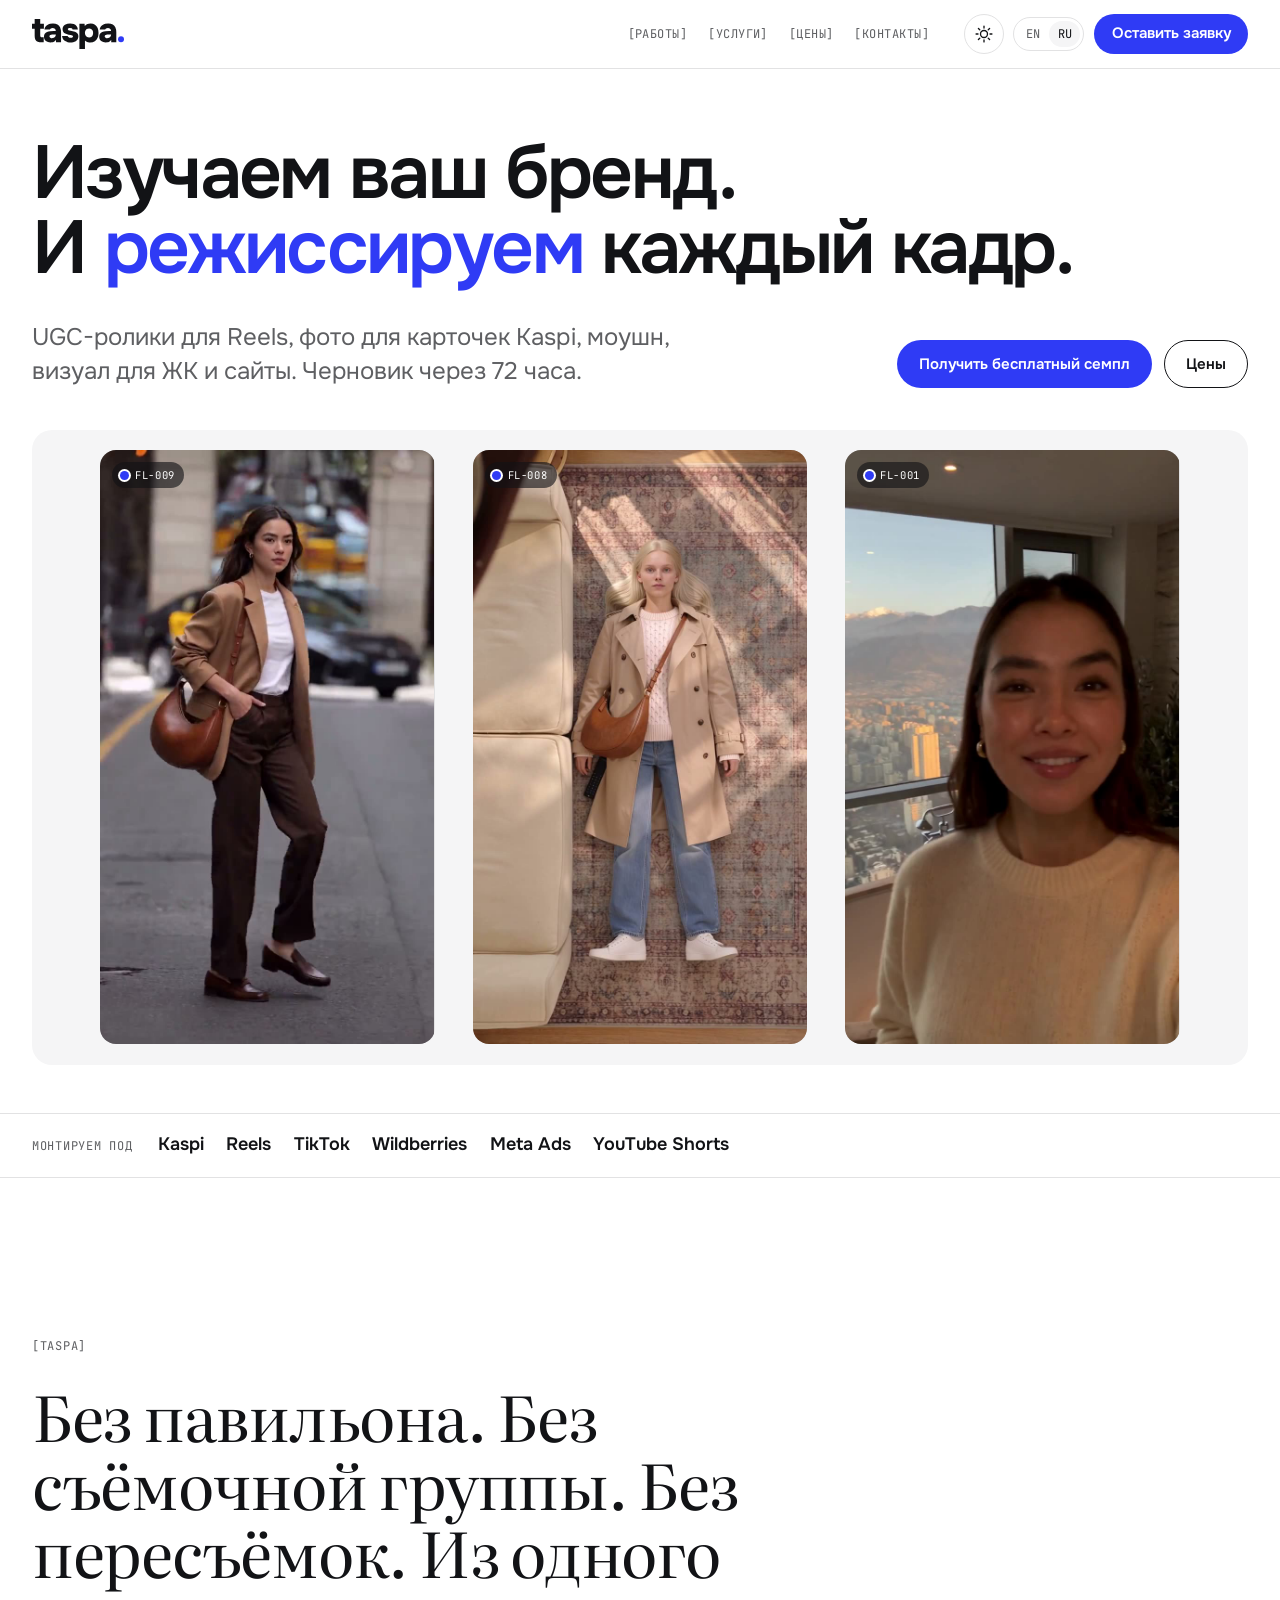
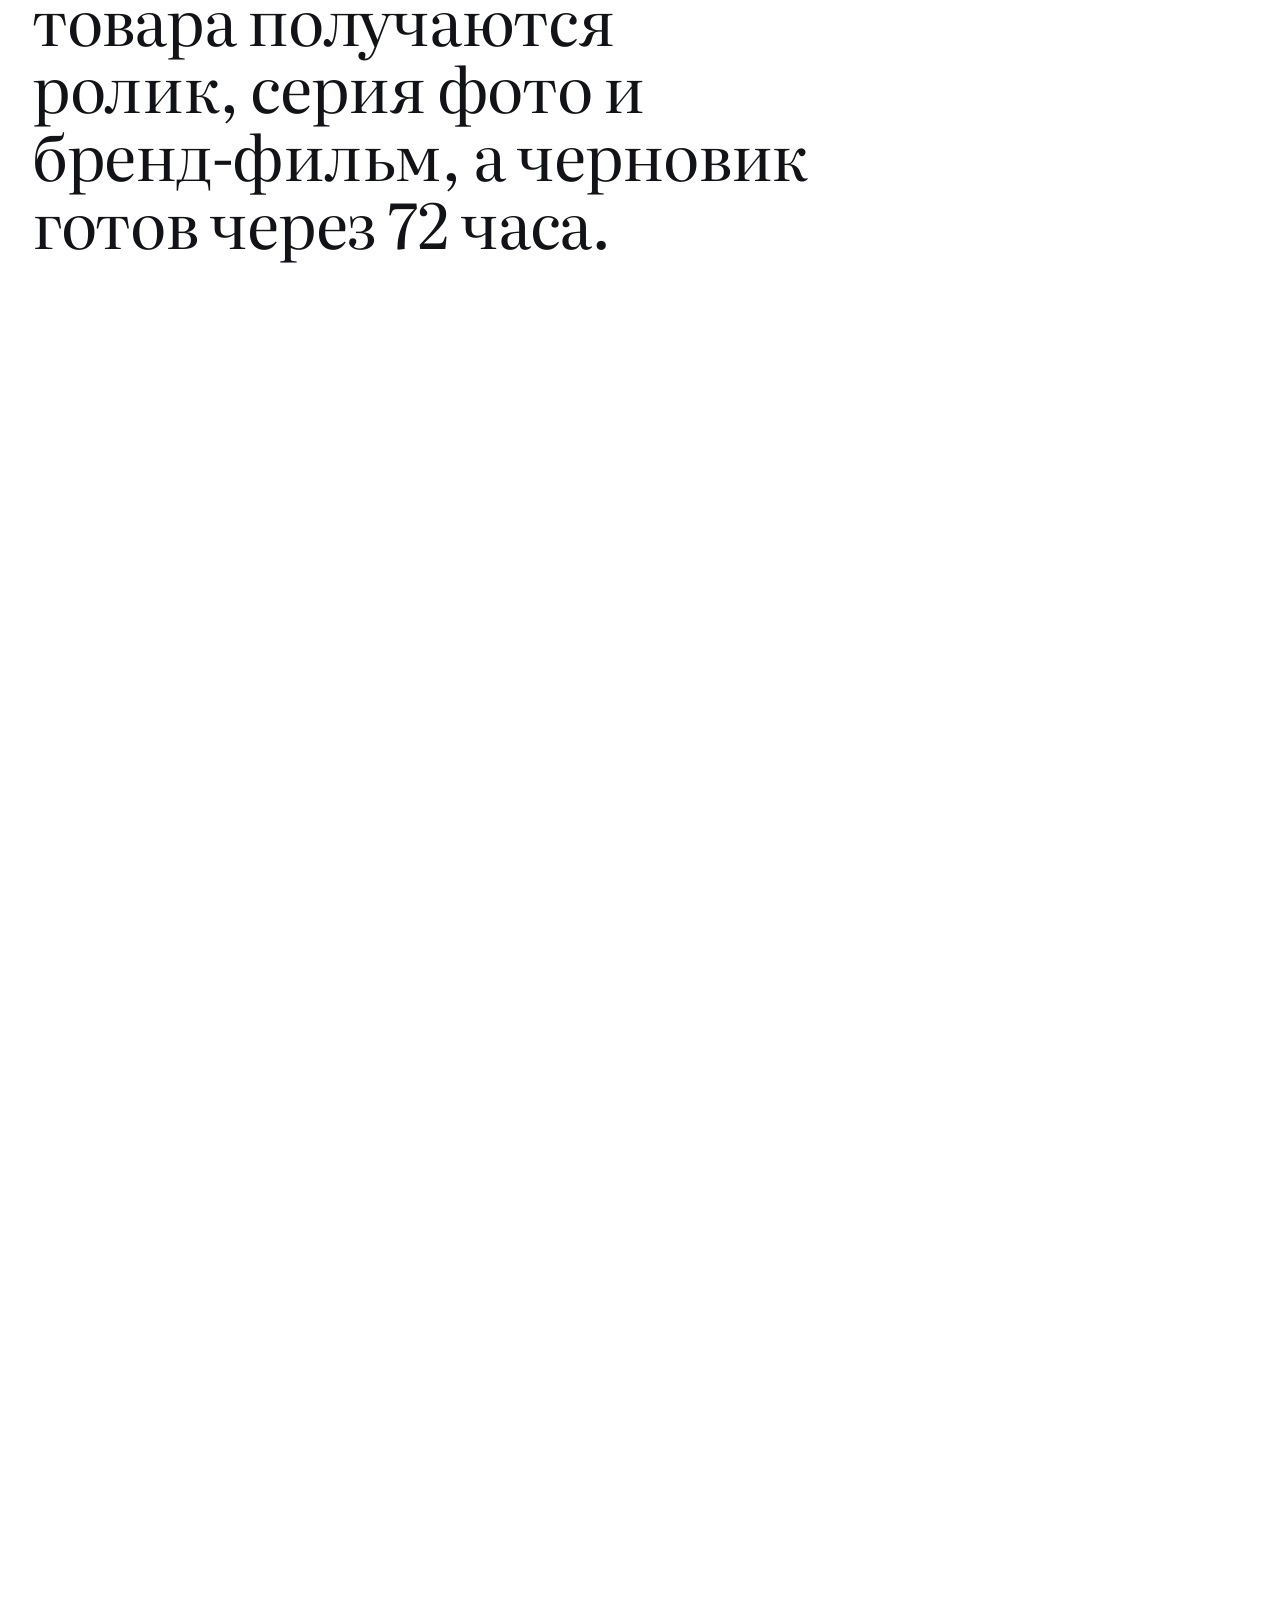
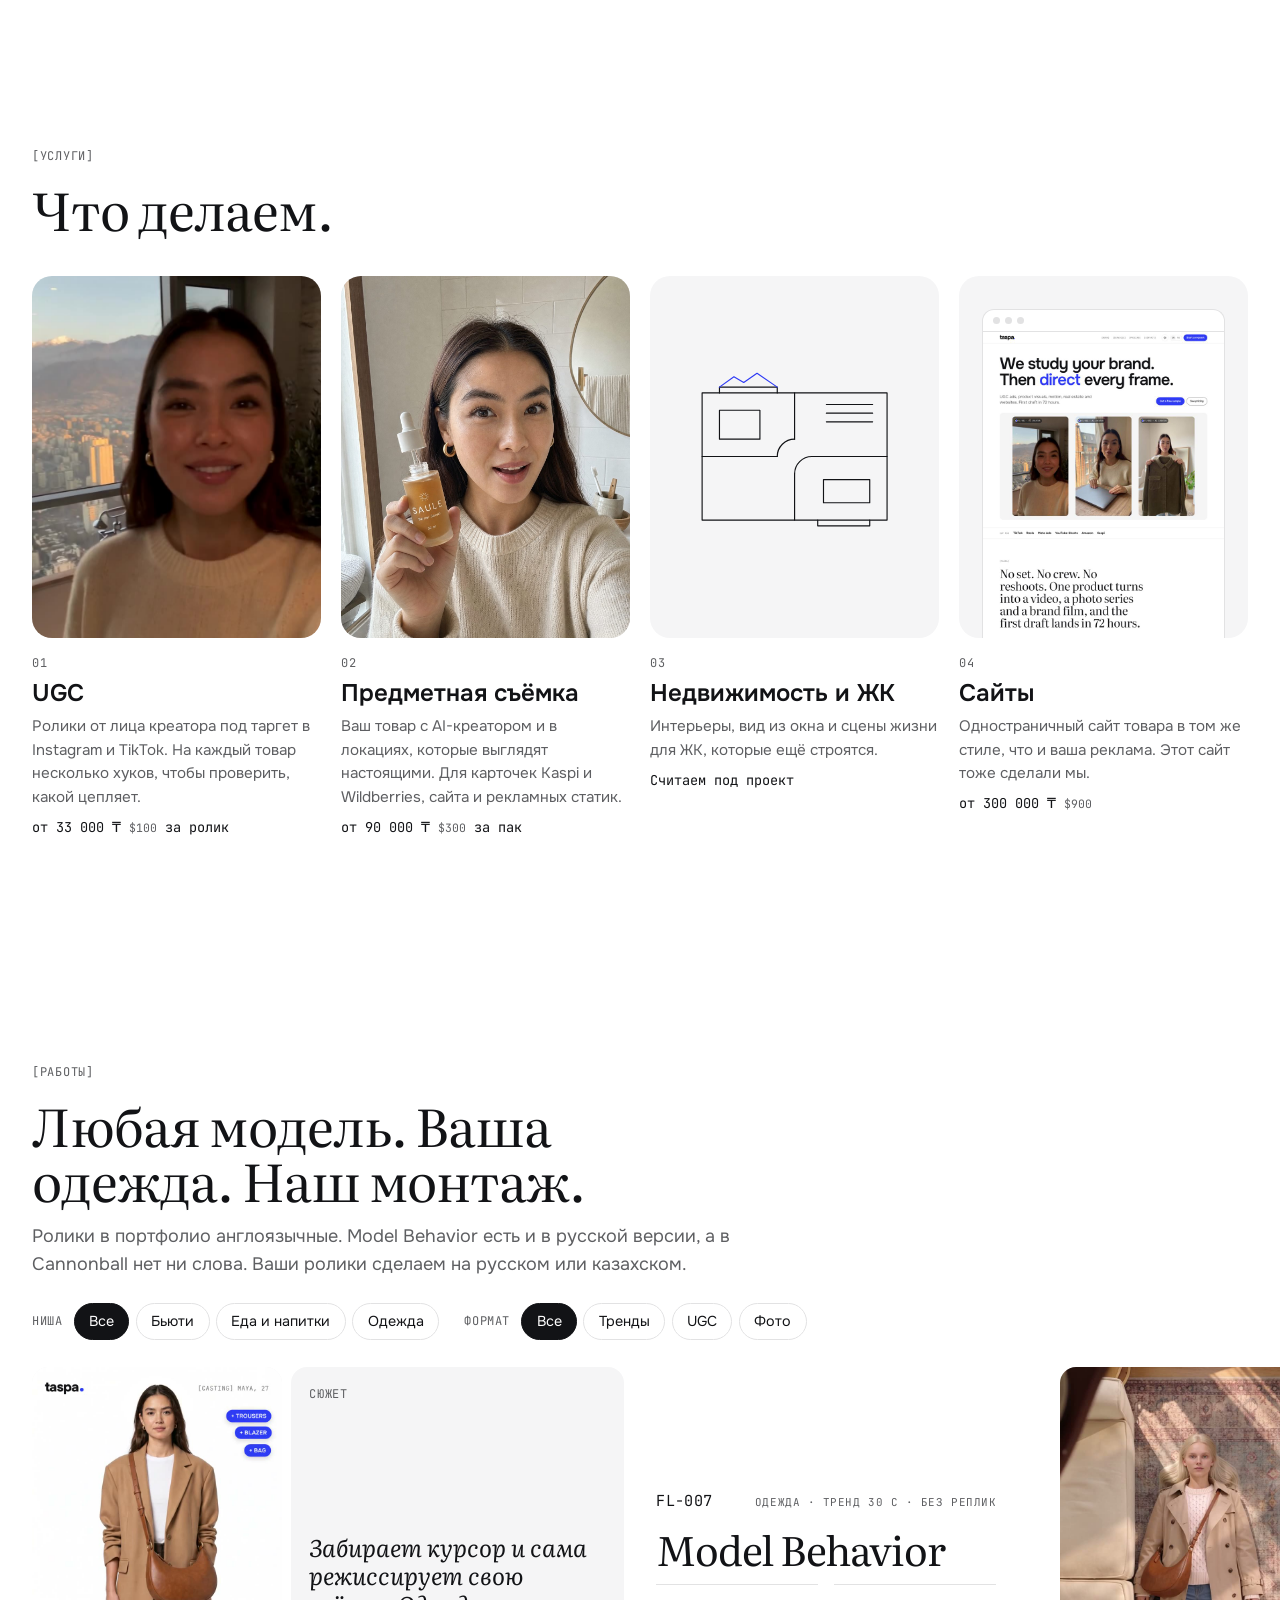
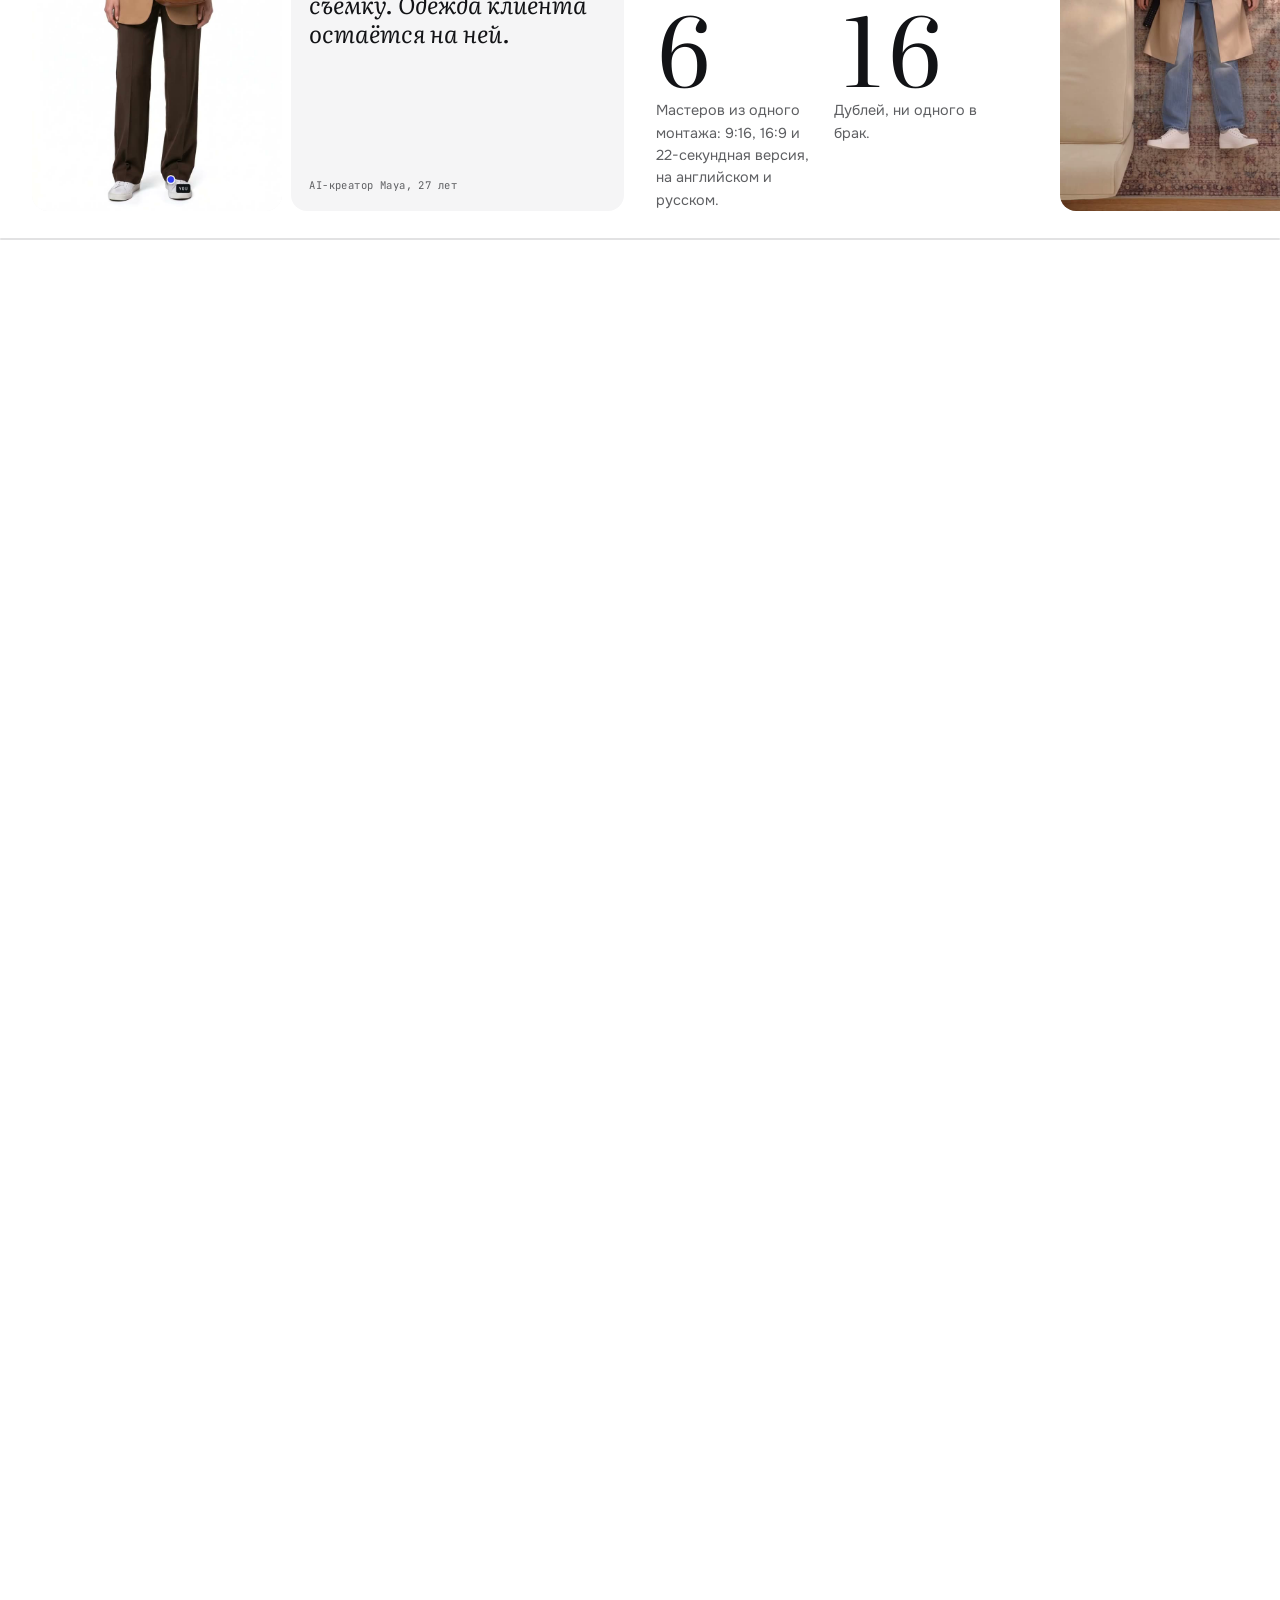
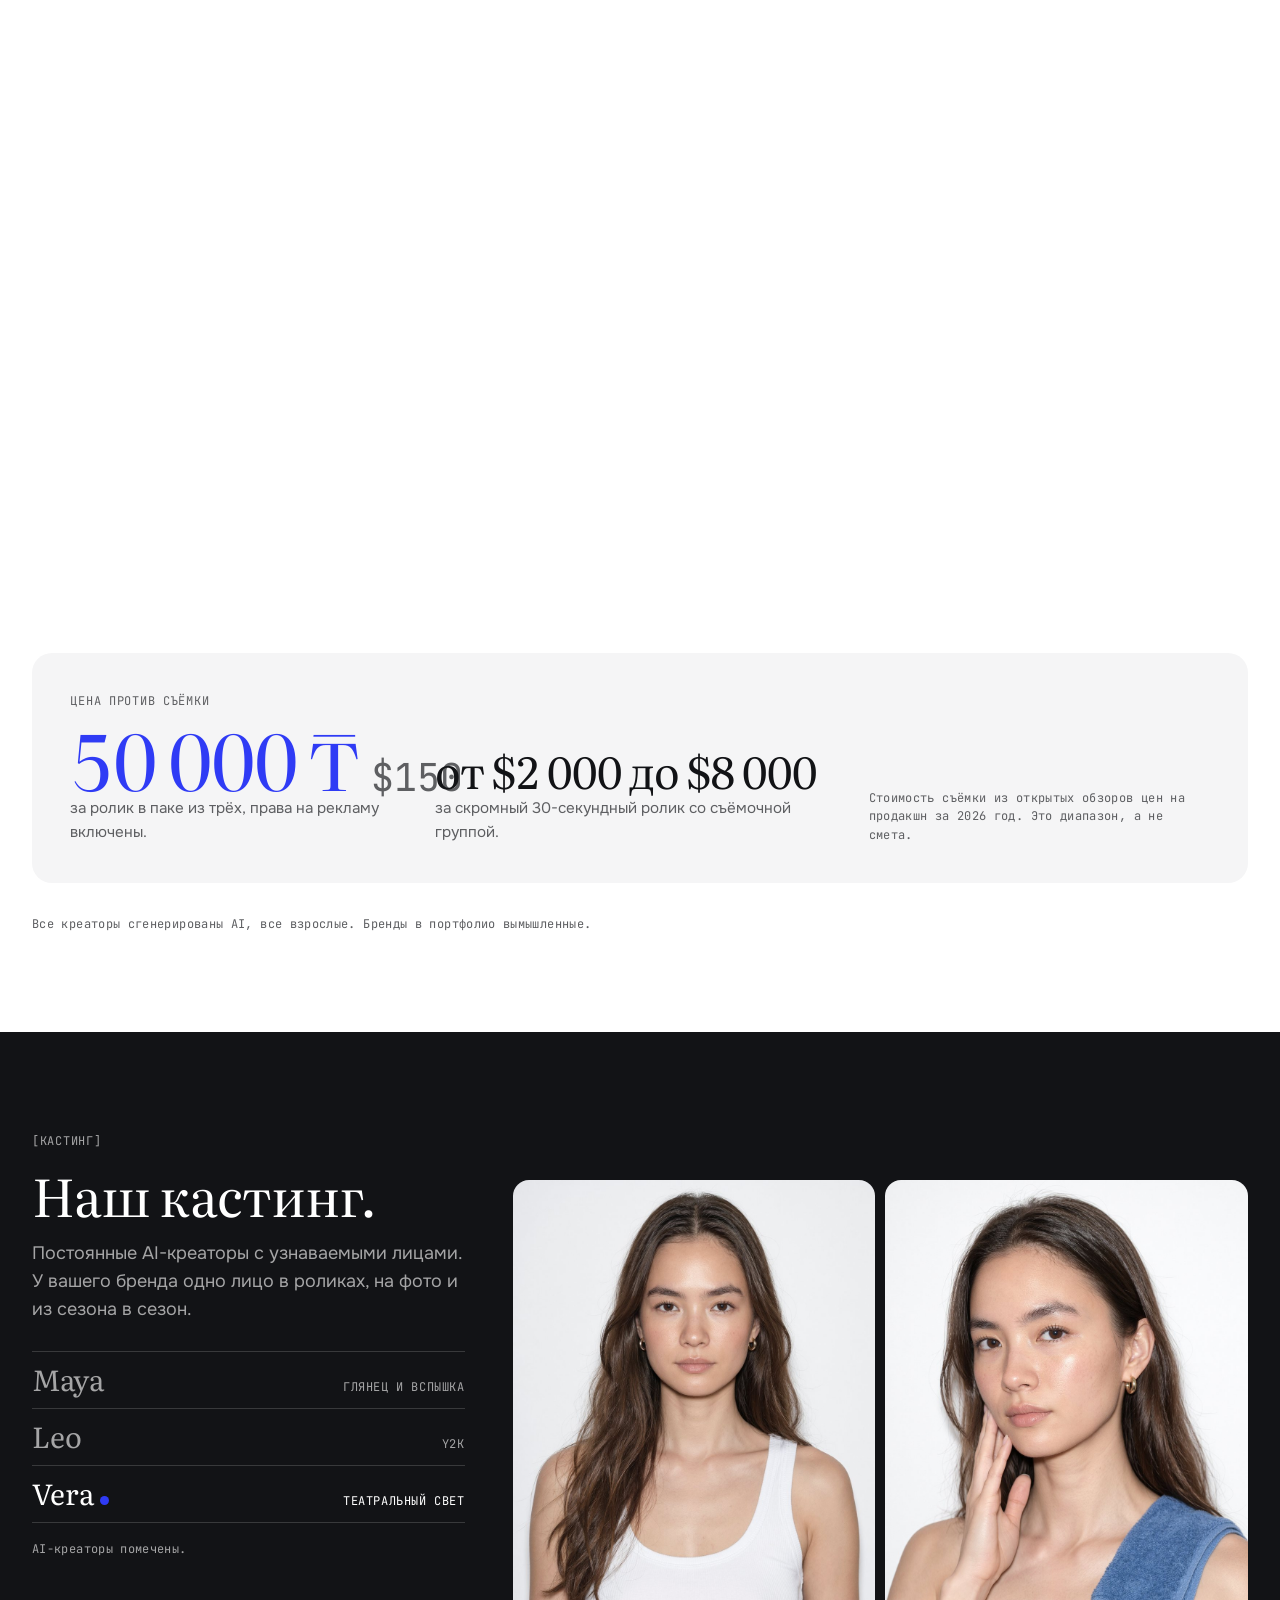
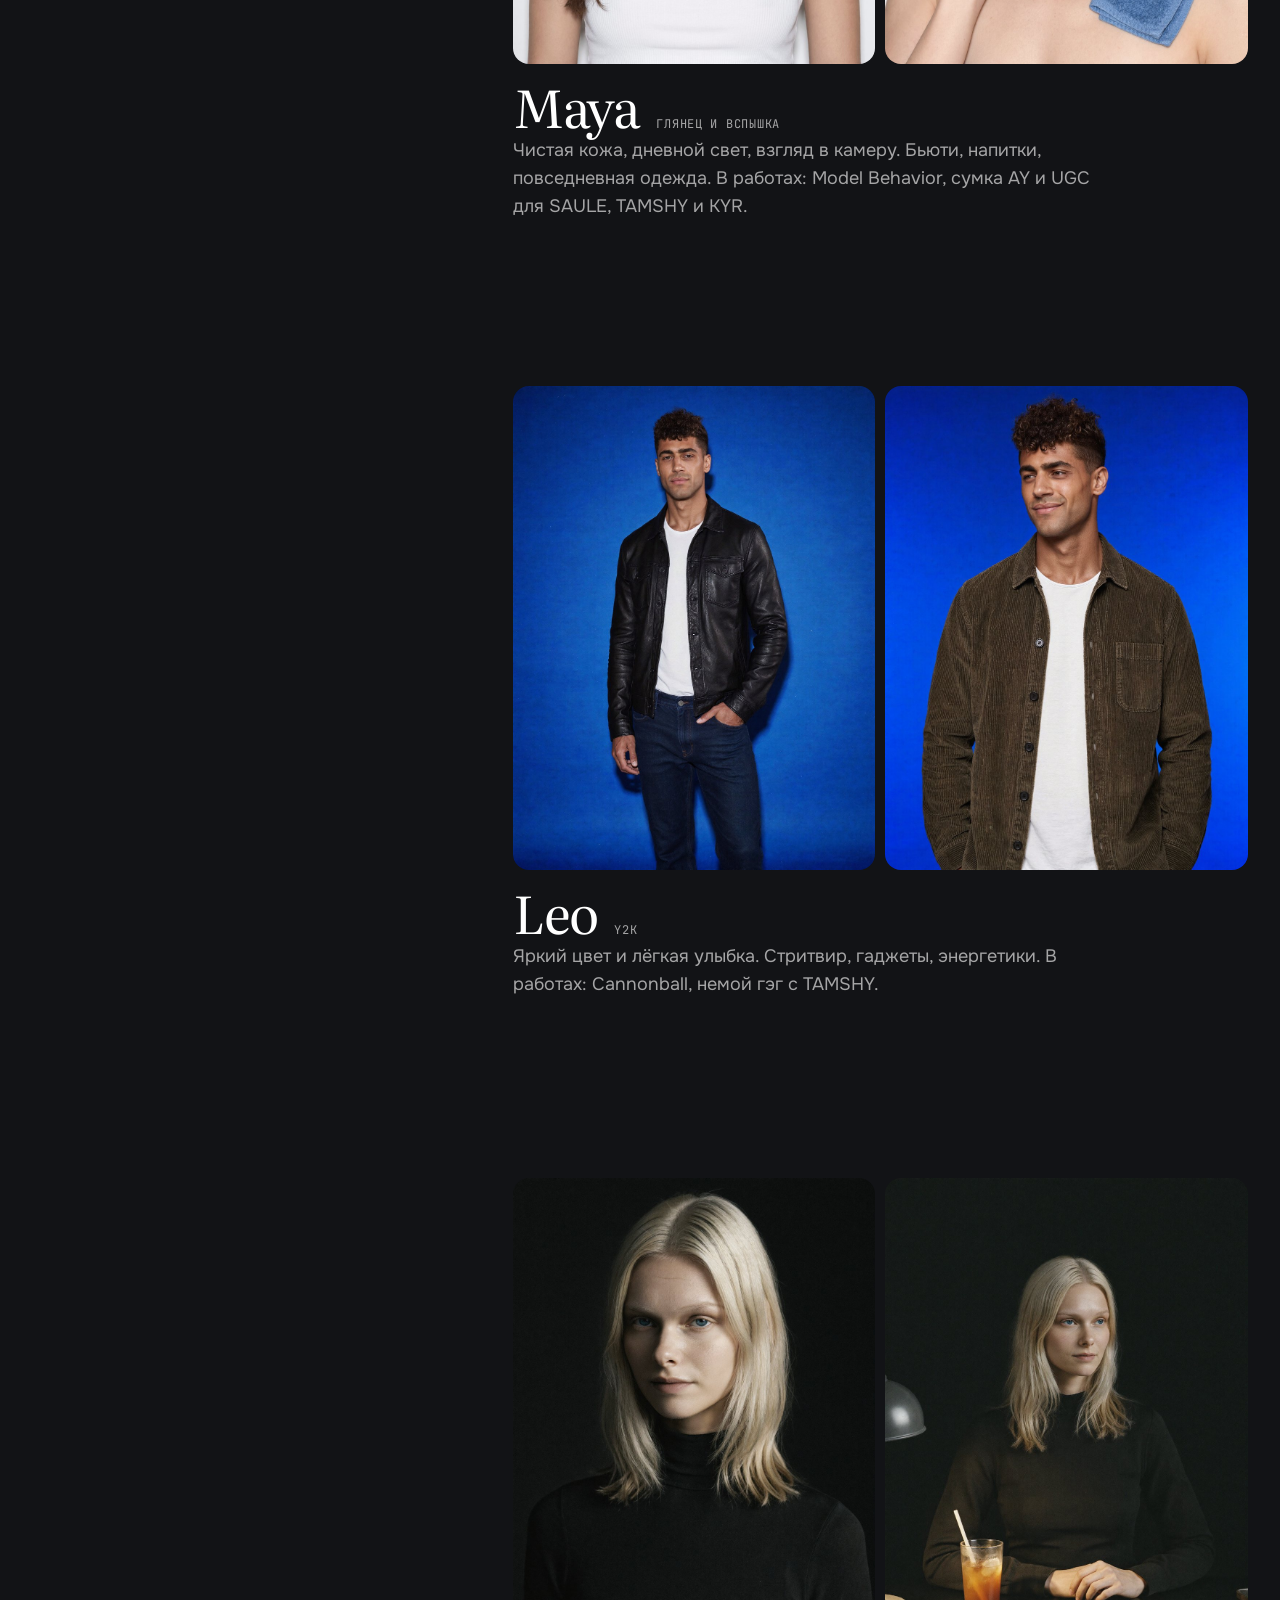
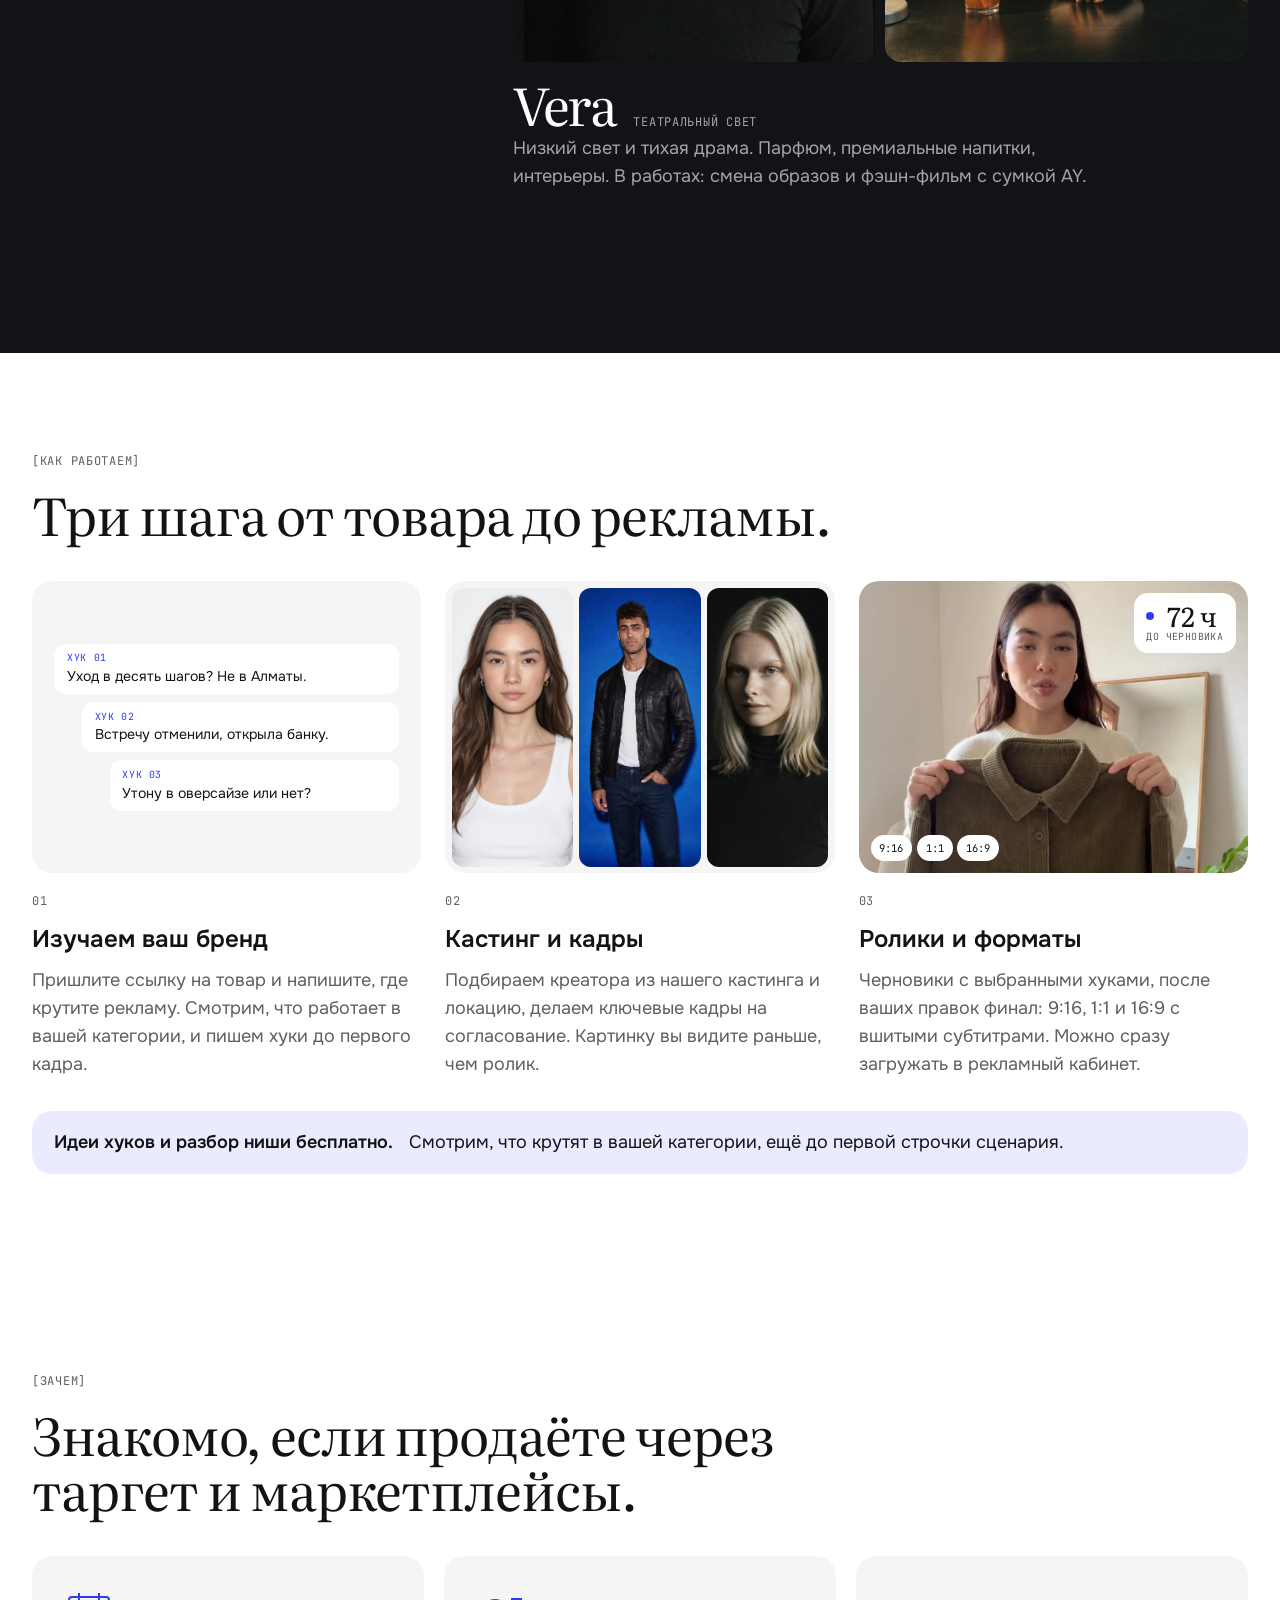
==== commit ba324aaa: "RU v4: editor pass, QA screenshots, tenge with no-break spaces in slider Co-Authored-By: Claude Opus" ====
--- a/ru/index.html
+++ b/ru/index.html
@@ -35,7 +35,7 @@
     <nav class="nav" aria-label="Разделы">
       <ul class="nav-list">
         <li class="nav-item">
-          <a class="nav-link" href="#work">[WORK]</a>
+          <a class="nav-link" href="#work">[РАБОТЫ]</a>
           <div class="mega">
             <div class="wrap mega-in">
               <ul class="mega-links">
@@ -49,7 +49,7 @@
           </div>
         </li>
         <li class="nav-item">
-          <a class="nav-link" href="#services">[SERVICES]</a>
+          <a class="nav-link" href="#services">[УСЛУГИ]</a>
           <div class="mega">
             <div class="wrap mega-in">
               <ul class="mega-links">
@@ -64,7 +64,7 @@
           </div>
         </li>
         <li class="nav-item">
-          <a class="nav-link" href="#pricing">[PRICING]</a>
+          <a class="nav-link" href="#pricing">[ЦЕНЫ]</a>
           <div class="mega">
             <div class="wrap mega-in">
               <ul class="mega-links">
@@ -73,12 +73,12 @@
                 <li><a href="#compare">Сравнение</a></li>
               </ul>
               <p class="mega-note">Цены на сайте. Чем больше роликов, тем дешевле каждый.</p>
-              <span class="mega-num" aria-hidden="true">50&nbsp;000&nbsp;₸</span>
+              <span class="mega-num" aria-hidden="true">50&nbsp;000&nbsp;₸ <span class="usd">$150</span></span>
             </div>
           </div>
         </li>
         <li class="nav-item">
-          <a class="nav-link" href="#contact">[CONTACT]</a>
+          <a class="nav-link" href="#contact">[КОНТАКТЫ]</a>
           <div class="mega">
             <div class="wrap mega-in">
               <ul class="mega-links">
@@ -127,7 +127,7 @@
     <div class="wrap">
       <h1 class="hero-title" id="hero-title" data-split>Изучаем ваш бренд. <br class="br-wide">И <em>режиссируем</em> каждый кадр.</h1>
       <div class="hero-row">
-        <p class="hero-sub" data-reveal>UGC-ролики для Reels, фото для карточек Kaspi, моушн, визуал для ЖК и сайты. Черновик через 72 часа.</p>
+        <p class="hero-sub" data-reveal>UGC-ролики для Reels, фото для карточек Kaspi, моушн, визуал для ЖК и сайты. Черновик через 72&nbsp;часа.</p>
         <div class="hero-actions" data-reveal style="--i:1">
           <a class="btn btn-primary" href="#sample"><span class="lbl-long">Получить бесплатный семпл</span><span class="lbl-short">Бесплатный семпл</span></a>
           <a class="btn btn-ghost" href="#pricing">Цены</a>
@@ -159,7 +159,7 @@
     <div class="manifesto-pin">
       <div class="wrap">
         <span class="label">[TASPA]</span>
-        <p data-manifesto>Без павильона. Без съёмочной группы. Без пересъёмок. Один товар становится роликом, серией фото и бренд-фильмом, а черновик готов через 72 часа.</p>
+        <p data-manifesto>Без павильона. Без съёмочной группы. Без пересъёмок. Из одного товара получаются ролик, серия фото и бренд-фильм, а черновик готов через 72&nbsp;часа.</p>
       </div>
     </div>
   </section>
@@ -167,7 +167,7 @@
   <section class="section" id="services" aria-labelledby="services-title">
     <div class="wrap">
       <div class="section-head" data-reveal>
-        <span class="label">[SERVICES]</span>
+        <span class="label">[УСЛУГИ]</span>
         <h2 class="h2" id="services-title">Что делаем.</h2>
       </div>
       <div class="dirs" data-reveal-group>
@@ -189,7 +189,7 @@
           <div class="dir-body">
             <span class="dir-num">02</span>
             <h3>Предметная съёмка</h3>
-            <p>Ваш товар с AI-моделью и в локациях, которые выглядят настоящими. Для карточек Kaspi и Wildberries, сайта и рекламных статик.</p>
+            <p>Ваш товар с AI-креатором и в локациях, которые выглядят настоящими. Для карточек Kaspi и Wildberries, сайта и рекламных статик.</p>
             <span class="from">от 90&nbsp;000&nbsp;₸ <span class="usd">$300</span> за пак</span>
           </div>
         </article>
@@ -233,9 +233,9 @@
     <div class="work-pin">
       <div class="wrap work-head">
         <div class="work-title" data-reveal>
-          <span class="label">[WORK]</span>
+          <span class="label">[РАБОТЫ]</span>
           <h2 class="h2" id="work-title">Любая модель. Ваша одежда. Наш монтаж.</h2>
-          <p class="work-lead">Ролики на сайте на английском. Model Behavior есть и в русской версии, а Cannonball обходится без слов. Ваши ролики соберём на русском или казахском.</p>
+          <p class="work-lead">Ролики в портфолио англоязычные. Model Behavior есть и в русской версии, а в Cannonball нет ни слова. Ваши ролики сделаем на русском или казахском.</p>
         </div>
         <div class="filters" role="group" aria-label="Фильтр работ">
           <div class="filter-group">
@@ -259,7 +259,7 @@
           <li class="case" data-niche="fashion">
             <div class="case-frames">
               <button class="frame frame-video" type="button" data-format="trend" data-type="video" data-src="../assets/video/FL_MB_maya_modelbehavior.mp4" data-poster="../assets/video/FL_MB_maya_modelbehavior.jpg" data-caption="<span>FL-007 · Model Behavior · тренд 9:16, 30 с</span><span>AI-креатор Maya, 27 лет</span>" aria-label="Смотреть со звуком: FL-007, Model Behavior">
-                <img src="../assets/video/FL_MB_maya_modelbehavior.jpg" alt="Maya в полный рост на белом фоне: пиджак цвета кэмел, коричневые брюки, коньячная сумка-полумесяц, на экране плашки вещей и курсор" loading="lazy" width="720" height="1280">
+                <img src="../assets/video/FL_MB_maya_modelbehavior.jpg" alt="Maya в полный рост на белом фоне: пиджак цвета кэмел, коричневые брюки, сумка-полумесяц коньячного цвета, на экране плашки вещей и курсор" loading="lazy" width="720" height="1280">
                 <span class="play">Смотреть со звуком</span>
               </button>
               <div class="frame frame-hook"><span class="label">Сюжет</span><p>Забирает курсор и сама режиссирует свою съёмку. Одежда клиента остаётся на ней.</p><span class="creator">AI-креатор Maya, 27 лет</span></div>
@@ -269,14 +269,14 @@
               <h3 class="case-title">Model Behavior</h3>
               <div class="case-stats">
                 <div class="stat"><span class="num" data-count="6"><span class="n">6</span></span><p>Мастеров из одного монтажа: 9:16, 16:9 и 22-секундная версия, на английском и русском.</p></div>
-                <div class="stat"><span class="num" data-count="16"><span class="n">16</span></span><p>Дублей видео, ни одного в брак.</p></div>
+                <div class="stat"><span class="num" data-count="16"><span class="n">16</span></span><p>Дублей, ни одного в брак.</p></div>
               </div>
             </div>
           </li>
           <li class="case" data-niche="fashion">
             <div class="case-frames">
               <button class="frame frame-video" type="button" data-format="trend" data-type="video" data-src="../assets/video/FL_RUG_vera_ay_rugside.mp4" data-poster="../assets/video/FL_RUG_vera_ay_rugside.jpg" data-caption="<span>FL-008 · сумка-полумесяц AY · смена образов 9:16, 15 с</span><span>AI-креатор Vera, 25 лет</span>" aria-label="Смотреть со звуком: FL-008, сумка-полумесяц AY, смена образов">
-                <img src="../assets/video/FL_RUG_vera_ay_rugside.jpg" alt="Vera лежит на ковре, съёмка сверху: бежевый тренч, джинсы и коньячная сумка-полумесяц" loading="lazy" width="720" height="1280">
+                <img src="../assets/video/FL_RUG_vera_ay_rugside.jpg" alt="Vera лежит на ковре, съёмка сверху: бежевый тренч, джинсы и сумка-полумесяц коньячного цвета" loading="lazy" width="720" height="1280">
                 <span class="play">Смотреть со звуком</span>
               </button>
               <button class="frame frame-video" type="button" data-format="trend" data-type="video" data-src="../assets/video/FL_ST_maya_ay_streetstyle.mp4" data-poster="../assets/video/FL_ST_maya_ay_streetstyle.jpg" data-caption="<span>FL-009 · сумка-полумесяц AY · стритстайл 9:16, 6 с</span><span>AI-креатор Maya, 27 лет</span>" aria-label="Смотреть со звуком: FL-009, сумка-полумесяц AY, стритстайл">
@@ -292,28 +292,28 @@
               <div class="case-top"><span class="code">FL-008 / 009 / 010</span><span class="tags">Одежда · Тренд · 3 ролика</span></div>
               <h3 class="case-title">Сумка-полумесяц AY</h3>
               <div class="case-stats">
-                <div class="stat"><span class="num" data-count="4"><span class="n">4</span></span><p>Образа в одном 15-секундном дубле, смена за лопастью потолочного вентилятора.</p></div>
+                <div class="stat"><span class="num" data-count="4"><span class="n">4</span></span><p>Образа в одном 15-секундном дубле, смена за лопастью вентилятора.</p></div>
                 <div class="stat"><span class="num" data-count="3"><span class="n">3</span></span><p>Трендовых формата: одна сумка, два креатора.</p></div>
               </div>
             </div>
           </li>
           <li class="case" data-niche="drink">
             <div class="case-frames">
-              <button class="frame frame-video" type="button" data-format="trend" data-type="video" data-src="../assets/video/FL_CB_leo_tamshy_b.mp4" data-poster="../assets/video/FL_CB_leo_tamshy_b.jpg" data-caption="<span>FL-011 · TAMSHY · гэг со сменой масштаба, хук B 9:16, 19 с</span><span>AI-креатор Leo</span>" aria-label="Смотреть со звуком: FL-011, TAMSHY, Cannonball, хук B">
+              <button class="frame frame-video" type="button" data-format="trend" data-type="video" data-src="../assets/video/FL_CB_leo_tamshy_b.mp4" data-poster="../assets/video/FL_CB_leo_tamshy_b.jpg" data-caption="<span>FL-011 · TAMSHY · хук B, гэг со сменой масштаба 9:16, 19 с</span><span>AI-креатор Leo</span>" aria-label="Смотреть со звуком: FL-011, TAMSHY, Cannonball, хук B">
                 <img src="../assets/video/FL_CB_leo_tamshy_b.jpg" alt="Leo на кухне держит стакан TAMSHY со льдом, рядом банка, сверху подпись «Too hot for tea»" loading="lazy" width="720" height="1280">
                 <span class="play">Смотреть со звуком</span>
               </button>
-              <button class="frame frame-video" type="button" data-format="trend" data-type="video" data-src="../assets/video/FL_CB_leo_tamshy_a.mp4" data-poster="../assets/video/FL_CB_leo_tamshy_a.jpg" data-caption="<span>FL-012 · TAMSHY · хук A, взгляд 9:16, 19 с</span><span>AI-креатор Leo</span>" aria-label="Смотреть со звуком: FL-012, TAMSHY, Cannonball, хук A">
+              <button class="frame frame-video" type="button" data-format="trend" data-type="video" data-src="../assets/video/FL_CB_leo_tamshy_a.mp4" data-poster="../assets/video/FL_CB_leo_tamshy_a.jpg" data-caption="<span>FL-012 · TAMSHY · хук A, взгляд в камеру 9:16, 19 с</span><span>AI-креатор Leo</span>" aria-label="Смотреть со звуком: FL-012, TAMSHY, Cannonball, хук A">
                 <img src="../assets/video/FL_CB_leo_tamshy_a.jpg" alt="Leo подносит стакан TAMSHY к объективу и смотрит в камеру" loading="lazy" width="720" height="1280">
                 <span class="play">Смотреть со звуком</span>
               </button>
-              <button class="frame frame-video" type="button" data-format="trend" data-type="video" data-src="../assets/video/FL_CB_leo_tamshy_c.mp4" data-poster="../assets/video/FL_CB_leo_tamshy_c.jpg" data-caption="<span>FL-013 · TAMSHY · хук C, банка первой 9:16, 19 с</span><span>AI-креатор Leo</span>" aria-label="Смотреть со звуком: FL-013, TAMSHY, Cannonball, хук C">
+              <button class="frame frame-video" type="button" data-format="trend" data-type="video" data-src="../assets/video/FL_CB_leo_tamshy_c.mp4" data-poster="../assets/video/FL_CB_leo_tamshy_c.jpg" data-caption="<span>FL-013 · TAMSHY · хук C, сначала банка 9:16, 19 с</span><span>AI-креатор Leo</span>" aria-label="Смотреть со звуком: FL-013, TAMSHY, Cannonball, хук C">
                 <img src="../assets/video/FL_CB_leo_tamshy_c.jpg" alt="TAMSHY льётся из банки в высокий стакан со льдом" loading="lazy" width="720" height="1280">
                 <span class="play">Смотреть со звуком</span>
               </button>
             </div>
             <div class="case-info">
-              <div class="case-top"><span class="code">FL-011 / 012 / 013</span><span class="tags">Напитки · Тренд · Без реплик</span></div>
+              <div class="case-top"><span class="code">FL-011 / 012 / 013</span><span class="tags">Чай · Тренд · Без слов</span></div>
               <h3 class="case-title">Cannonball</h3>
               <div class="case-stats">
                 <div class="stat"><span class="num" data-count="3"><span class="n">3</span></span><p>Хука на одно тело ролика: тестируете начало, а не всю рекламу.</p></div>
@@ -353,7 +353,7 @@
               <div class="frame frame-hook"><span class="label">Хук 01</span><p>«Встречу отменили: закрыла ноутбук, открыла банку.»</p><span class="creator">AI-креатор Maya, 27 лет</span></div>
             </div>
             <div class="case-info">
-              <div class="case-top"><span class="code">FL-002 / 005</span><span class="tags">Напитки · UGC 12 с · Фото</span></div>
+              <div class="case-top"><span class="code">FL-002 / 005</span><span class="tags">Чай · UGC 12 с · Фото</span></div>
               <h3 class="case-title">Газированный абрикосовый чай TAMSHY</h3>
               <div class="case-stats">
                 <div class="stat"><span class="num" data-count="3"><span class="n">3</span></span><p>Формата из одного ролика: 9:16, 1:1 и 16:9.</p></div>
@@ -397,7 +397,7 @@
         <div class="theirs"><div class="num">от $2&nbsp;000 до $8&nbsp;000</div><p>за скромный 30-секундный ролик со съёмочной группой.</p></div>
         <p class="note">Стоимость съёмки из открытых обзоров цен на продакшн за 2026 год. Это диапазон, а не смета.</p>
       </div>
-      <p class="work-note">Все креаторы созданы AI, все взрослые. Бренды в работах вымышленные.</p>
+      <p class="work-note">Все креаторы сгенерированы AI, все взрослые. Бренды в портфолио вымышленные.</p>
     </div>
   </section>
 
@@ -407,7 +407,7 @@
         <div class="cast-sticky">
           <span class="label">[КАСТИНГ]</span>
           <h2 class="h2" id="cast-title">Наш кастинг.</h2>
-          <p>Постоянные AI-креаторы с узнаваемыми лицами. У вашего бренда один и тот же человек в роликах, на фото и из сезона в сезон.</p>
+          <p>Постоянные AI-креаторы с узнаваемыми лицами. У вашего бренда одно лицо в роликах, на фото и из сезона в сезон.</p>
           <ol class="cast-index">
             <li data-for="maya" class="on"><b>Maya</b><span>Глянец и вспышка</span></li>
             <li data-for="leo"><b>Leo</b><span>Y2K</span></li>
@@ -445,7 +445,7 @@
   <section class="section" id="process" aria-labelledby="process-title">
     <div class="wrap">
       <div class="section-head" data-reveal>
-        <span class="label">[PROCESS]</span>
+        <span class="label">[КАК РАБОТАЕМ]</span>
         <h2 class="h2" id="process-title">Три шага от товара до рекламы.</h2>
       </div>
       <ol class="steps" data-reveal-group>
@@ -477,7 +477,7 @@
           </div>
           <span class="step-n">03</span>
           <h3>Ролики и форматы</h3>
-          <p>Черновики с выбранными хуками, после ваших правок финал: 9:16, 1:1 и 16:9 с вшитыми субтитрами, можно сразу загружать в рекламный кабинет.</p>
+          <p>Черновики с выбранными хуками, после ваших правок финал: 9:16, 1:1 и 16:9 с вшитыми субтитрами. Можно сразу загружать в рекламный кабинет.</p>
         </li>
       </ol>
       <div class="plaque"><strong>Идеи хуков и разбор ниши бесплатно.</strong><span>Смотрим, что крутят в вашей категории, ещё до первой строчки сценария.</span></div>
@@ -488,7 +488,7 @@
     <div class="wrap">
       <div class="section-head" data-reveal>
         <span class="label">[ЗАЧЕМ]</span>
-        <h2 class="h2" id="problems-title">Знакомо, если вы продаёте через таргет и маркетплейсы.</h2>
+        <h2 class="h2" id="problems-title">Знакомо, если продаёте через таргет и маркетплейсы.</h2>
       </div>
       <div class="cards-3" data-reveal-group>
         <article class="problem" data-reveal>
@@ -499,12 +499,12 @@
         <article class="problem" data-reveal>
           <svg viewBox="0 0 56 56" fill="none" stroke="currentColor" stroke-width="2" aria-hidden="true"><circle cx="22" cy="28" r="13" fill="none"/><path d="M22 21v14M18 24.5c0-2 1.8-3 4-3s4 1 4 3-1.8 2.8-4 3.5-4 1.5-4 3.5 1.8 3 4 3 4-1 4-3"/><path d="M38 14h10v28H38" fill="none"/><path d="M41 22h4M41 28h4M41 34h4" stroke-linecap="round"/></svg>
           <h3>Блогеры дорогие, а права на рекламу сверху.</h3>
-          <p>Отдельно платите за ролик, отдельно за право крутить его в таргете. И это право часто на срок.</p>
+          <p>Отдельно платите за ролик, отдельно за право крутить его в таргете. И это право часто ограничено сроком.</p>
         </article>
         <article class="problem" data-reveal>
           <svg viewBox="0 0 56 56" fill="none" stroke="currentColor" stroke-width="2" aria-hidden="true"><path d="M28 48c-8 0-13-5-13-12 0-8 7-11 7-19 5 3 8 8 8 12 2-2 3-5 3-7 5 4 8 9 8 14 0 7-5 12-13 12z" fill="none" stroke-linejoin="round"/><path d="M28 48c-3 0-5-2-5-5 0-3 3-5 3-8 3 2 4 4 4 6 1-1 1-2 1-3 2 2 3 3 3 5 0 3-3 5-6 5z" fill="none" stroke-linejoin="round"/></svg>
           <h3>Креативы выгорают быстрее, чем вы снимаете новые.</h3>
-          <p>Даже удачный ролик со временем перестаёт работать. Новые первые секунды нужны постоянно, а не одна съёмка раз в квартал.</p>
+          <p>Даже удачный ролик со временем перестаёт работать. Новые хуки нужны постоянно, а не одна съёмка раз в квартал.</p>
         </article>
       </div>
     </div>
@@ -513,8 +513,8 @@
   <section class="section" id="pricing" aria-labelledby="pricing-title">
     <div class="wrap">
       <div class="section-head" data-reveal>
-        <span class="draft-flag">Черновик цен</span>
-        <span class="label">[PRICING]</span>
+        <span class="draft-flag">Предварительные цены</span>
+        <span class="label">[ЦЕНЫ]</span>
         <h2 class="h2" id="pricing-title">Цены на сайте. Чем больше роликов, тем дешевле каждый.</h2>
       </div>
 
@@ -539,24 +539,24 @@
         <div class="includes">
           <h4>В каждый ролик входит</h4>
           <ul class="ticklist">
-            <li>15-секундный ролик с AI-креатором, 9:16</li>
+            <li>15 секунд с AI-креатором, 9:16</li>
             <li>Свой хук по разбору ниши</li>
             <li>Вшитые субтитры</li>
             <li>2 раунда правок</li>
             <li>Права на рекламу на любых площадках, без срока</li>
-            <li>Черновик через 72 часа, если роликов не больше трёх</li>
+            <li>Черновик через 72&nbsp;часа, если роликов не больше трёх</li>
           </ul>
           <a class="btn btn-primary" href="#contact">Заказать ролики</a>
         </div>
       </div>
 
       <div class="packs" id="packs">
-        <article class="pack"><div class="pack-top"><h3>Фотопак</h3><span class="term">48 ч</span></div><span class="price">90&nbsp;000&nbsp;₸ <span class="usd">$300</span></span><p>10 кадров с AI-моделью в 3 локациях и 2 рекламные статики. Для карточек Kaspi и Wildberries, сайта и таргета.</p></article>
-        <article class="pack"><div class="pack-top"><h3>Моушн товара</h3><span class="term">от 3 до 5 дней</span></div><span class="price">130&nbsp;000&nbsp;₸ <span class="usd">$400</span></span><p>От 10 до 15 секунд моушна товара в 16:9 и 9:16, с музыкой. Для Reels, сайта и запуска товара.</p></article>
+        <article class="pack"><div class="pack-top"><h3>Фотопак</h3><span class="term">48 ч</span></div><span class="price">90&nbsp;000&nbsp;₸ <span class="usd">$300</span></span><p>10 кадров с AI-креатором в 3 локациях и 2 рекламные статики.</p></article>
+        <article class="pack"><div class="pack-top"><h3>Моушн товара</h3><span class="term">от 3 до 5 дней</span></div><span class="price">130&nbsp;000&nbsp;₸ <span class="usd">$400</span></span><p>От 10 до 15 секунд анимации товара в 16:9 и 9:16, с музыкой.</p></article>
         <article class="pack"><div class="pack-top"><h3>Бренд-фильм 30</h3><span class="term">от 7 до 10 дней</span></div><span class="price">500&nbsp;000&nbsp;₸ <span class="usd">$1&nbsp;500</span></span><p>30 секунд: сценарий, раскадровка на согласование, музыка, диктор, 3 формата, 2 раунда правок.</p></article>
         <article class="pack"><div class="pack-top"><h3>Бренд-фильм 60</h3><span class="term">от 10 до 14 дней</span></div><span class="price">900&nbsp;000&nbsp;₸ <span class="usd">$2&nbsp;700</span></span><p>То же на 60 секунд, плюс 15-секундная нарезка для соцсетей.</p></article>
         <article class="pack"><div class="pack-top"><h3>Лендинг</h3><span class="term">от 5 до 7 дней</span></div><span class="price">300&nbsp;000&nbsp;₸ <span class="usd">$900</span></span><p>Одностраничный сайт с AI-визуалом, текстами и мобильной версией.</p></article>
-        <article class="pack"><div class="pack-top"><h3>Запуск товара</h3><span class="term">от 7 до 10 дней</span></div><span class="price">480&nbsp;000&nbsp;₸ <span class="usd">$1&nbsp;450</span></span><p>Лендинг, 3 ролика и 10 фото к старту продаж: для сайта, Reels и карточки на маркетплейсе.</p></article>
+        <article class="pack"><div class="pack-top"><h3>Запуск товара</h3><span class="term">от 7 до 10 дней</span></div><span class="price">480&nbsp;000&nbsp;₸ <span class="usd">$1&nbsp;450</span></span><p>Лендинг, 3 ролика и 10 фото к старту продаж.</p></article>
         <article class="pack featured"><div class="pack-top"><h3>Контент на месяц</h3><span class="term">по графику</span></div><span class="price">800&nbsp;000&nbsp;₸ <span class="usd">$2&nbsp;400</span> <small>в месяц</small></span><p>12 роликов и 10 фото в месяц. Выгоревшие хуки меняем по цифрам из вашего рекламного кабинета.</p></article>
       </div>
 
@@ -568,7 +568,7 @@
         <div class="addon"><b>25&nbsp;000&nbsp;₸ <span class="usd">$75</span></b><span>Ещё один раунд правок</span></div>
       </div>
       <div class="terms">
-        <p>Оплата: 50% до старта, 50% перед отдачей финала без водяного знака. Контент на месяц оплачивается вперёд за весь месяц.</p>
+        <p>Оплата: 50% до старта, 50% перед финалом без водяного знака. Контент на месяц оплачиваете за месяц вперёд.</p>
         <p>В тенге: Kaspi по QR или счёт на ИП, на каждый заказ договор-оферта. Из других стран: в долларах картой по ссылке на оплату, для заказов от $1&nbsp;500 банковским переводом.</p>
       </div>
     </div>
@@ -578,17 +578,17 @@
     <div class="wrap">
       <div class="section-head" data-reveal>
         <span class="label">[СРАВНЕНИЕ]</span>
-        <h2 class="h2" id="compare-title">Сравним с привычными вариантами.</h2>
+        <h2 class="h2" id="compare-title">Сравним с привычным.</h2>
       </div>
       <p class="scroll-hint" aria-hidden="true">Листайте таблицу вбок, чтобы увидеть все колонки</p>
       <div class="table-scroll" tabindex="0">
         <table class="compare">
           <thead>
-            <tr><th scope="col"></th><th scope="col" class="us">Taspa</th><th scope="col">UGC-агентство с живыми креаторами</th><th scope="col">Своя съёмка</th><th scope="col">AI-генераторы своими силами</th></tr>
+            <tr><th scope="col"></th><th scope="col" class="us">Taspa</th><th scope="col">UGC-агентство, живые креаторы</th><th scope="col">Своя съёмка</th><th scope="col">Сами в AI-сервисах</th></tr>
           </thead>
           <tbody>
-            <tr><th scope="row">Цена ролика</th><td class="us">от 33&nbsp;000 до 60&nbsp;000&nbsp;₸ <span class="usd">от $100 до $180</span></td><td>от £325 до £350 у зарубежных агентств</td><td>от $2&nbsp;000 до $8&nbsp;000 за скромный 30-секундный ролик</td><td>Подписка плюс ваше время</td></tr>
-            <tr><th scope="row">Срок</th><td class="us">Черновик через 72 часа</td><td>До 14 дней</td><td>Недели: съёмочная группа, локация, монтаж</td><td>Зависит от того, как быстро освоите сервисы</td></tr>
+            <tr><th scope="row">Цена ролика</th><td class="us">от 33&nbsp;000 до 60&nbsp;000&nbsp;₸ <span class="usd">от $100 до $180</span></td><td>от £325 до £350</td><td>от $2&nbsp;000 до $8&nbsp;000 за скромный 30-секундный ролик</td><td>Подписка плюс ваше время</td></tr>
+            <tr><th scope="row">Срок</th><td class="us">Черновик через 72&nbsp;часа</td><td>До 14 дней</td><td>Недели: команда, локация, монтаж</td><td>Как быстро освоите сервисы</td></tr>
             <tr><th scope="row">Права на рекламу</th><td class="us">Включены. Любые площадки, без срока</td><td>Часто оплачиваются отдельно</td><td>По договорам с актёрами и моделями</td><td>По условиям каждого сервиса</td></tr>
             <tr><th scope="row">Идеи хуков</th><td class="us">Бесплатно, с разбором ниши</td><td>Иногда</td><td>Придумываете сами</td><td>Придумываете сами</td></tr>
             <tr><th scope="row">Правки</th><td class="us">2 раунда включены</td><td>Обычно 2 раунда</td><td>Платная пересъёмка</td><td>Перегенерируете сами</td></tr>
@@ -603,7 +603,7 @@
     <div class="wrap">
       <div class="sample-box" data-reveal>
       <div class="sample-copy">
-        <span class="label">[БЕСПЛАТНЫЙ СЕМПЛ]</span>
+        <span class="label">[СЕМПЛ]</span>
         <h2 class="h2" id="sample-title">Пришлите товар. Сделаем 15-секундный хук бесплатно.</h2>
         <p>Без созвонов и договора. Понравится, обсудим пак.</p>
       </div>
@@ -615,7 +615,7 @@
           </select>
         </div>
         <div class="field"><label for="s-email">Email, Telegram или WhatsApp</label><input id="s-email" name="email" type="text" placeholder="you@brand.kz, @ник или номер" autocomplete="email"></div>
-        <button class="btn btn-primary" type="submit">Получить хук бесплатно</button>
+        <button class="btn btn-primary" type="submit">Получить бесплатный семпл</button>
         <p class="form-status" role="status"></p>
       </form>
       </div>
@@ -625,17 +625,17 @@
   <section class="section" id="faq" aria-labelledby="faq-title">
     <div class="wrap">
       <div class="section-head" data-reveal>
-        <span class="label">[FAQ]</span>
+        <span class="label">[ВОПРОСЫ]</span>
         <h2 class="h2" id="faq-title">О чём спрашивают первым делом.</h2>
       </div>
       <div class="faq">
-        <details><summary>Кому принадлежат ролики?</summary><p>Вы получаете право использовать их в рекламе на любых площадках и без срока. Продлевать лицензию не нужно, и креатор не попросит убрать ролик: он создан AI.</p></details>
-        <details><summary>Нужна ли в рекламе пометка про AI?</summary><p>Часть площадок просит раскрывать, что реалистичные люди в рекламе созданы AI. Подскажем, какую отметку включить в каждом рекламном кабинете, и по желанию оставим короткую пометку AI в конце ролика.</p></details>
-        <details><summary>Сколько раундов правок?</summary><p>Два раунда на каждый ролик входят в цену. Каждый следующий раунд 25&nbsp;000&nbsp;₸ ($75).</p></details>
-        <details><summary>Что нужно от нас?</summary><p>Ссылка на товар или карточку на маркетплейсе, несколько чётких фото с разных сторон и где будет реклама. Если есть брендбук или прошлые ролики, пришлите тоже.</p></details>
+        <details><summary>Кому принадлежат ролики?</summary><p>Вы получаете право использовать их в рекламе на любых площадках и без срока. Продлевать лицензию не нужно, а AI-креатор не попросит убрать ролик.</p></details>
+        <details><summary>Нужна ли в рекламе пометка про AI?</summary><p>Часть площадок просит указывать, что реалистичные люди в рекламе сгенерированы AI. Подскажем, какую отметку включить в каждом рекламном кабинете, а по желанию добавим в конце ролика короткую пометку про AI.</p></details>
+        <details><summary>Сколько раундов правок?</summary><p>Два раунда на каждый ролик входят в цену. Каждый следующий раунд 25&nbsp;000&nbsp;₸ <span class="usd">$75</span>.</p></details>
+        <details><summary>Что нужно от нас?</summary><p>Ссылка на товар или карточку на маркетплейсе, несколько чётких фото с разных сторон и площадки, где будет реклама. Если есть брендбук или прошлые ролики, пришлите и их.</p></details>
         <details><summary>Как платить?</summary><p>Половина до старта, половина перед финалом. В тенге: Kaspi по QR или счёт на ИП, на каждый заказ договор-оферта. Из других стран: в долларах картой по ссылке, крупные заказы банковским переводом.</p></details>
-        <details><summary>Какие сроки?</summary><p>Черновик через 72 часа, если роликов не больше трёх. Пак на 10 роликов от 5 до 7 дней, бренд-фильм от 7 до 14 дней. Срочный заказ +30% к цене.</p></details>
-        <details><summary>А если не понравится?</summary><p>Начните с бесплатного семпла: увидите нашу работу на своём товаре до оплаты. В платном заказе изменения закрывают два раунда правок.</p></details>
+        <details><summary>Какие сроки?</summary><p>Черновик через 72&nbsp;часа, если роликов не больше трёх. UGC-пак 10 делаем от 5 до 7 дней, бренд-фильм от 7 до 14 дней. Срочный заказ +30% к цене.</p></details>
+        <details><summary>А если не понравится?</summary><p>Начните с бесплатного семпла: увидите нашу работу на своём товаре до оплаты. В платном заказе в цену входят два раунда правок.</p></details>
         <details><summary>Работаете с агентствами?</summary><p>Да. Отдаём файлы без нашего логотипа, чтобы вы сдали их клиенту под своим именем, и работаем по его брифу и согласованиям.</p></details>
       </div>
     </div>
@@ -644,7 +644,7 @@
   <section class="section contact" id="contact" aria-labelledby="contact-title">
     <div class="wrap contact-grid">
       <div class="contact-copy" data-reveal>
-        <span class="label">[CONTACT]</span>
+        <span class="label">[КОНТАКТЫ]</span>
         <h2 class="shall" id="contact-title">Обсудим?</h2>
         <p>Четыре коротких вопроса: что нужно, бюджет, сроки и как с вами связаться. Займёт минуту. Если удобнее, пишите сразу в Telegram.</p>
         <button class="btn btn-primary btn-lg" type="button" data-open-wizard>Оставить заявку</button>
@@ -684,12 +684,12 @@
         <a href="../index.html" hreflang="en" lang="en">English version</a><a href="#top">Политика конфиденциальности (при запуске)</a>
       </div>
     </div>
-    <p class="disclaimer">Все креаторы созданы AI. Бренды в портфолио вымышленные.</p>
+    <p class="disclaimer">AI-креаторы на сайте сгенерированы, все взрослые. Бренды в портфолио вымышленные.</p>
     <svg class="mark foot-mark" viewBox="0 0 526.4 172.4" role="img" aria-label="Taspa"><use class="mark-fg" href="#mark-letters"/><circle class="mark-dot rec-live" cx="509.4" cy="115.6" r="17"/></svg>
   </div>
 </footer>
 
-<div class="float-cta"><a class="btn btn-primary" href="#sample">Получить хук бесплатно</a></div>
+<div class="float-cta"><a class="btn btn-primary nowrap" href="#sample">Получить бесплатный семпл</a></div>
 <div class="cursor" aria-hidden="true"><span>Смотреть</span></div>
 
 <div class="wizard" id="wizard" role="dialog" aria-modal="true" aria-labelledby="wiz-title" hidden>
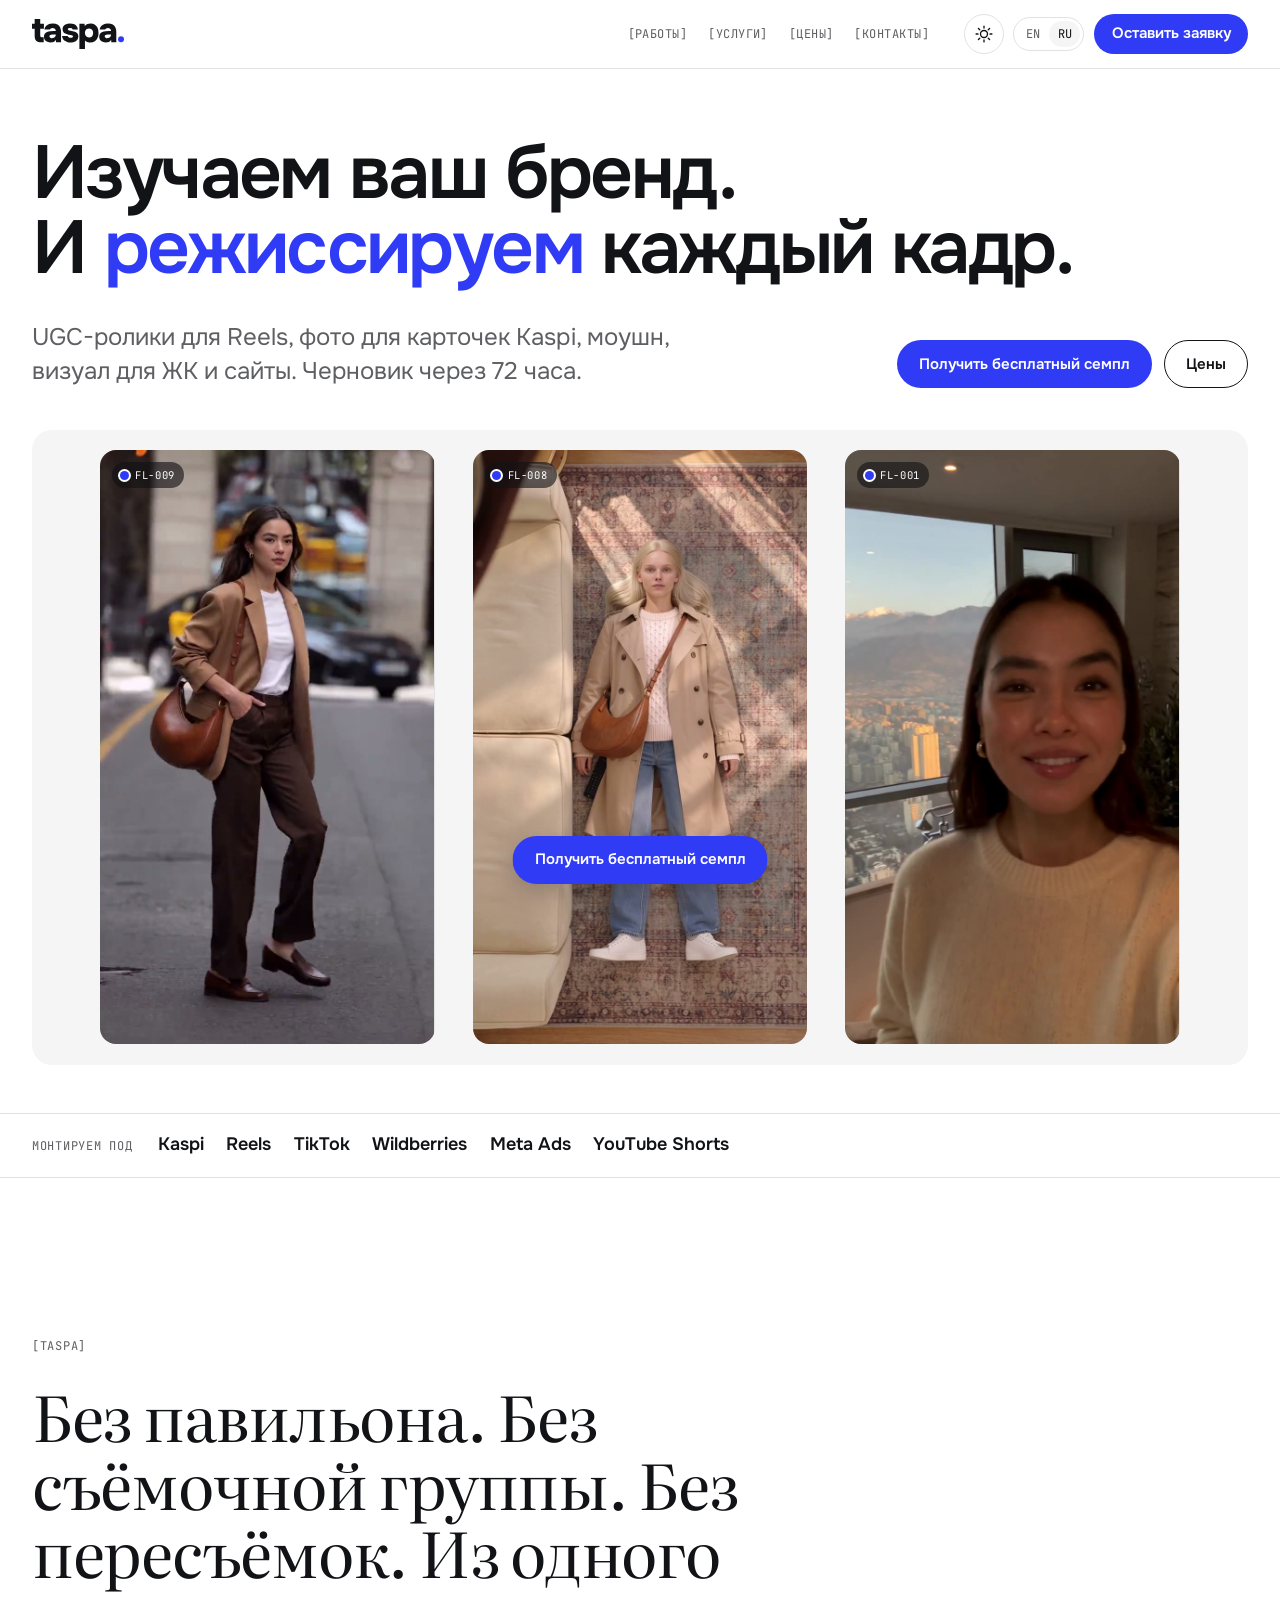
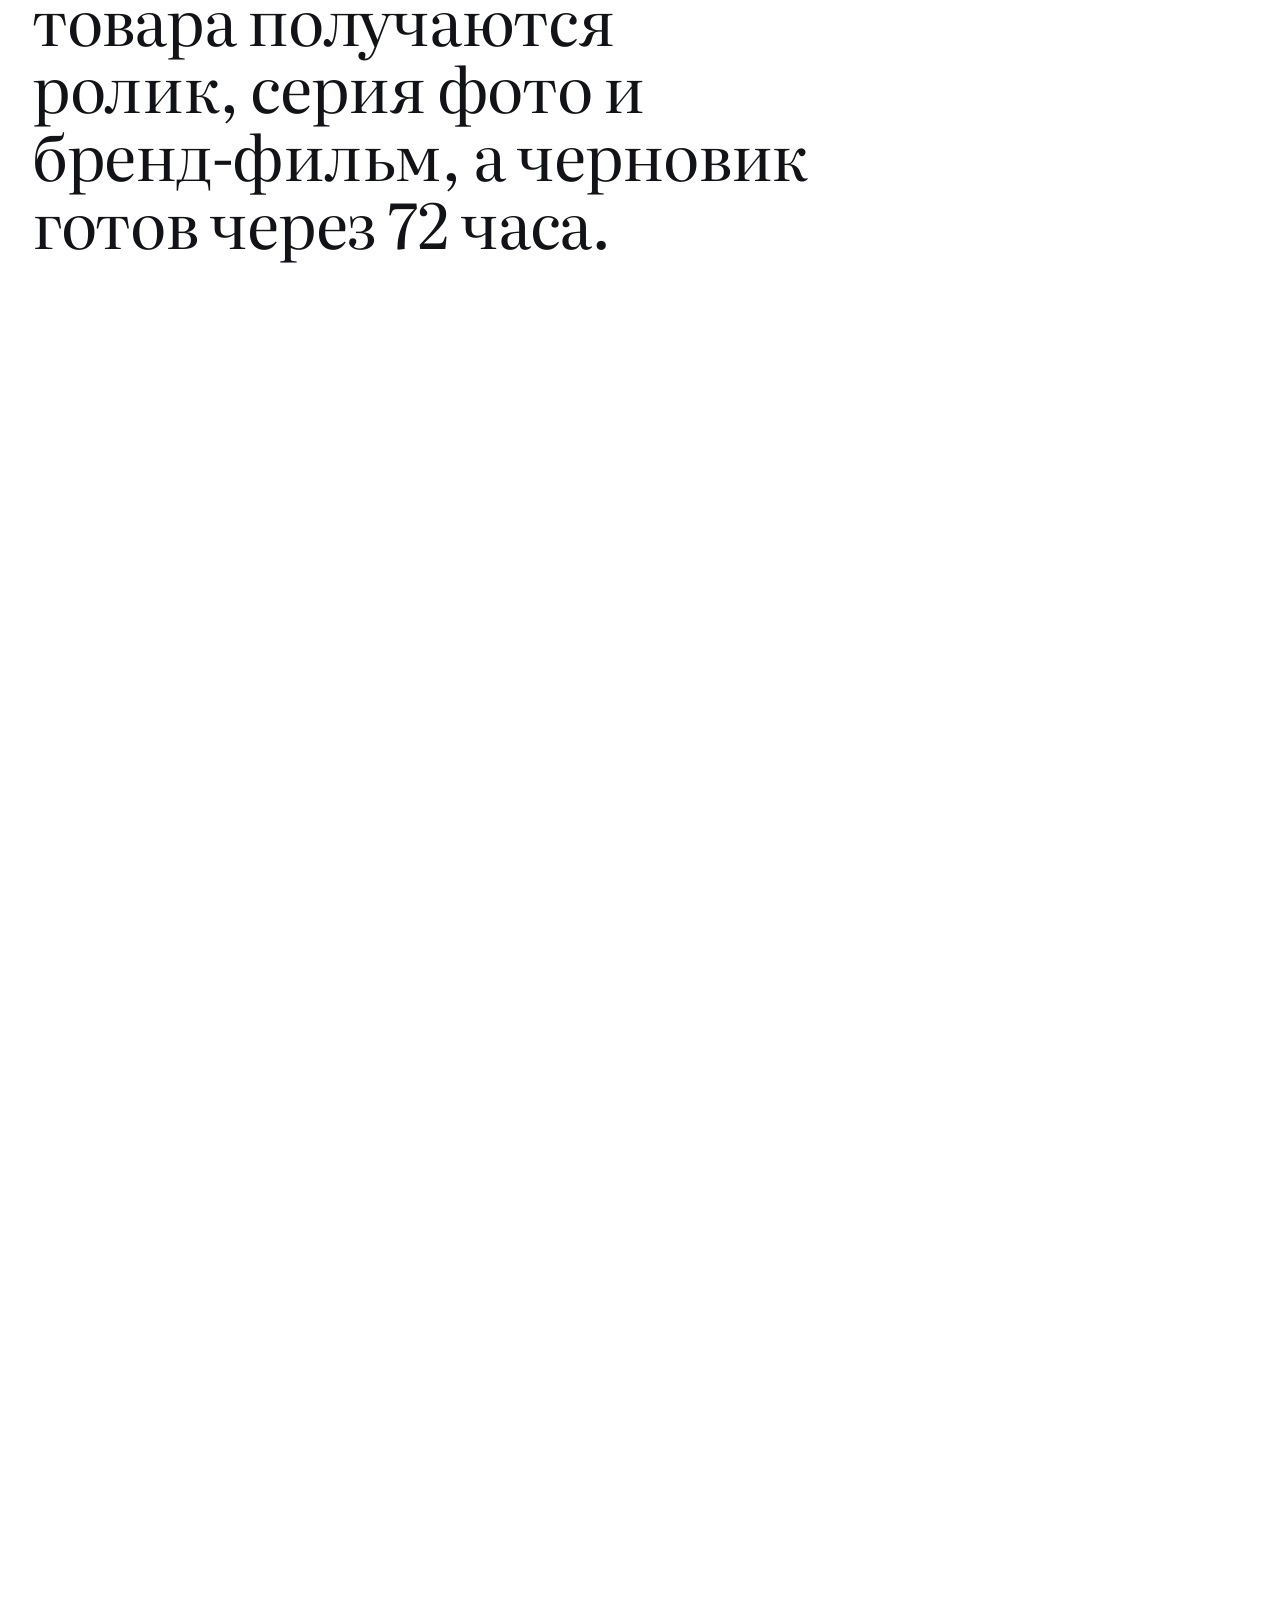
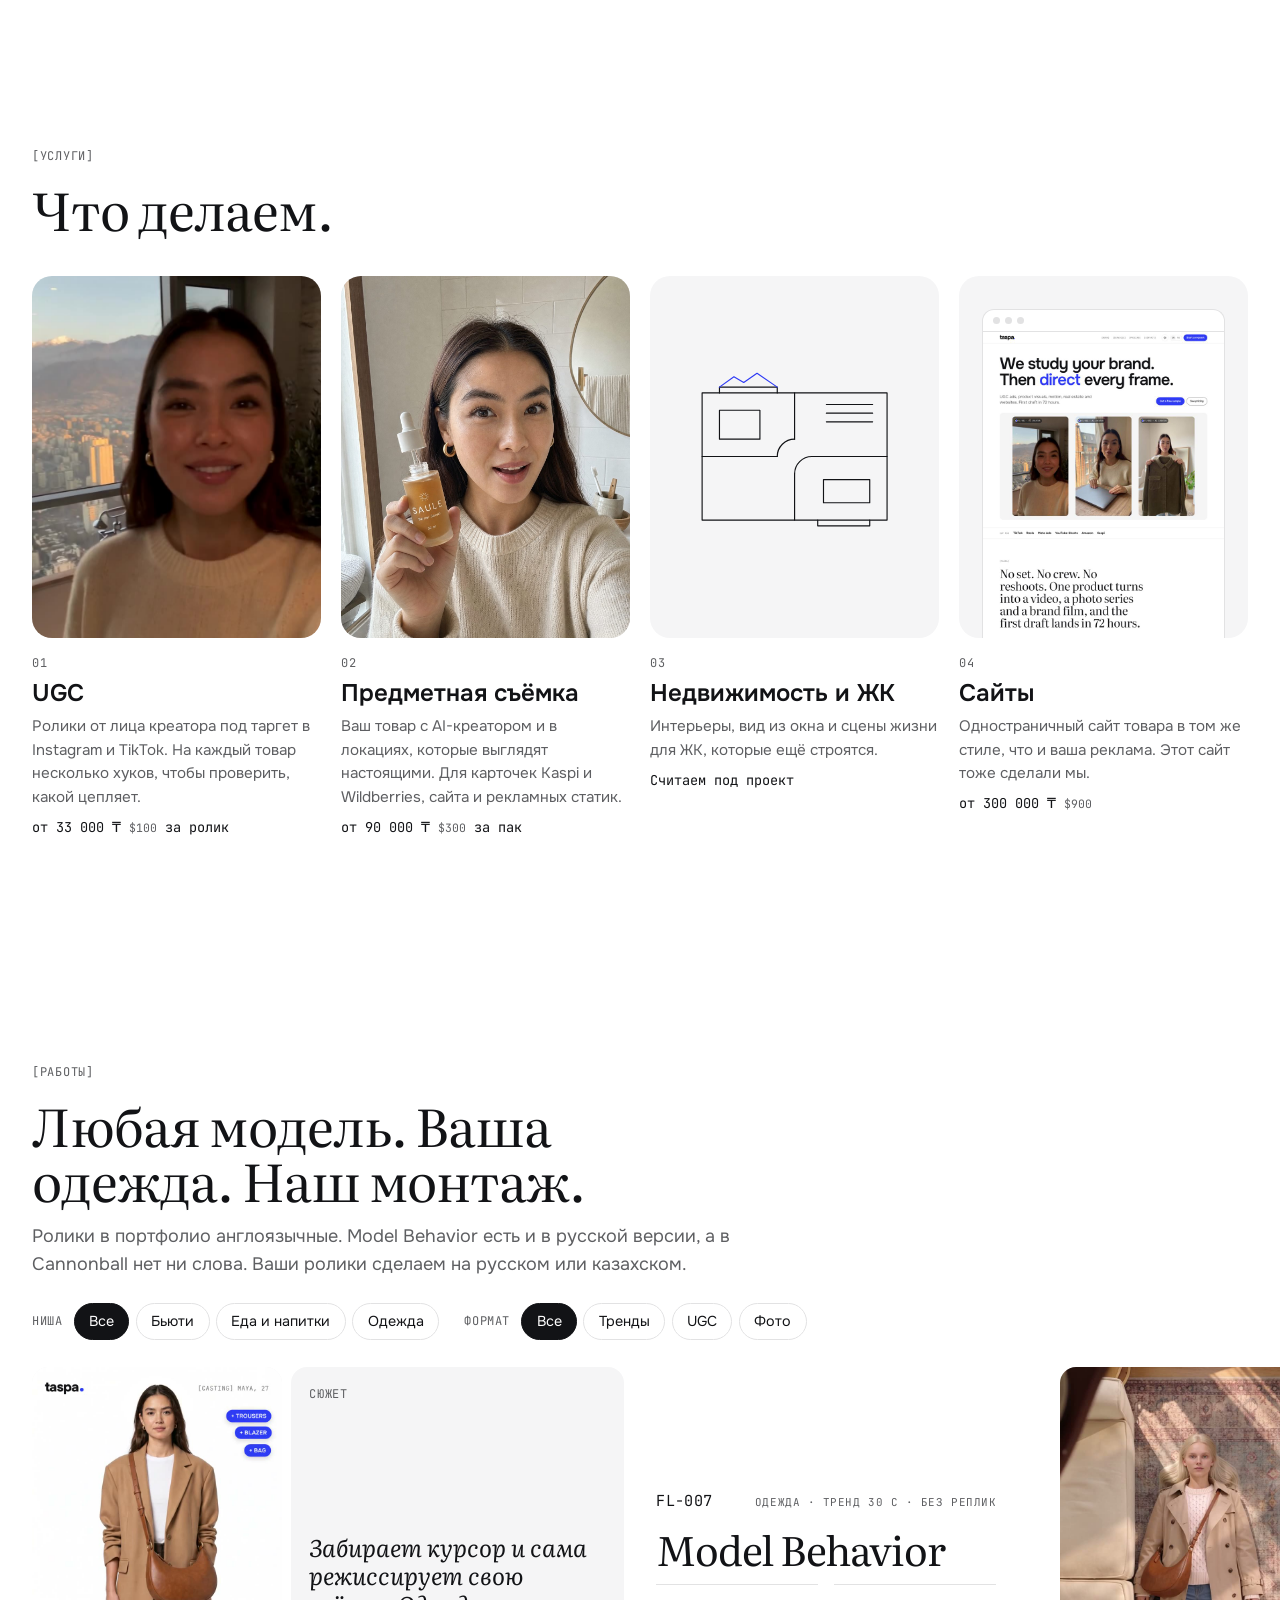
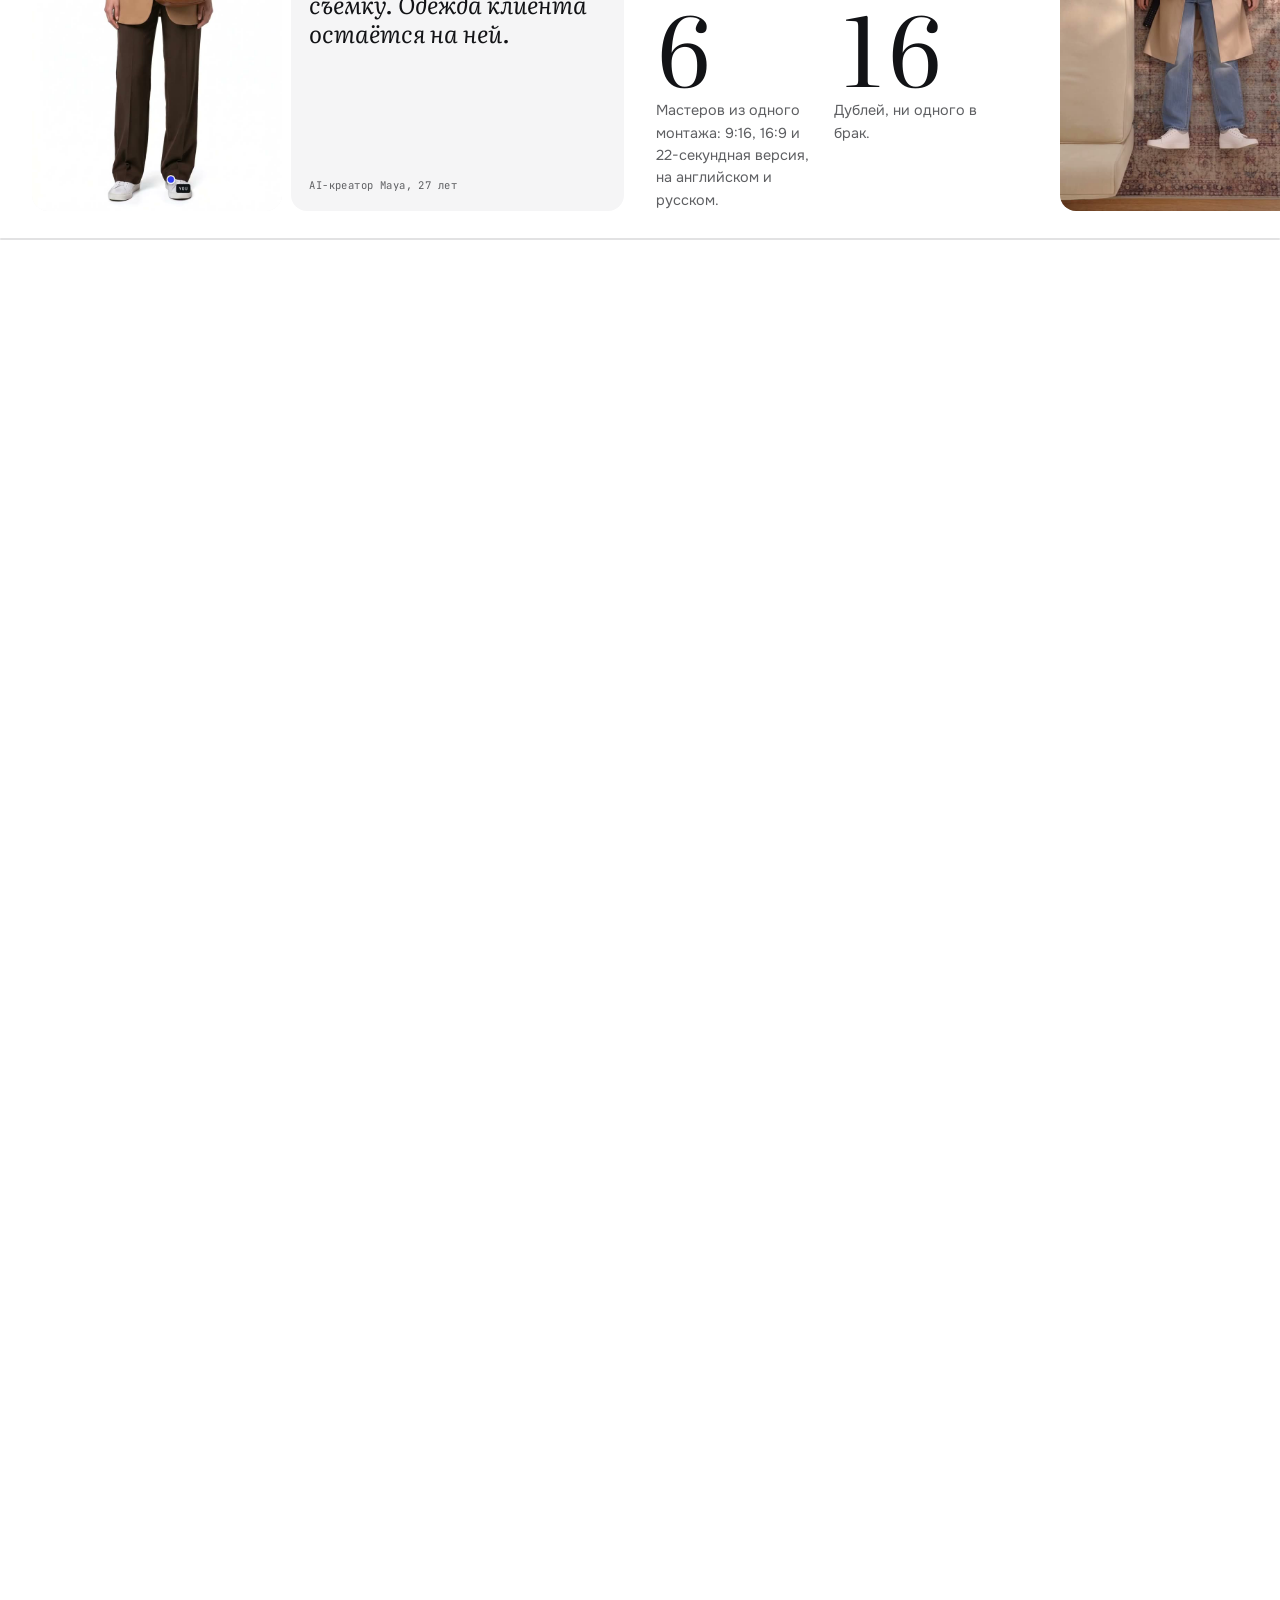
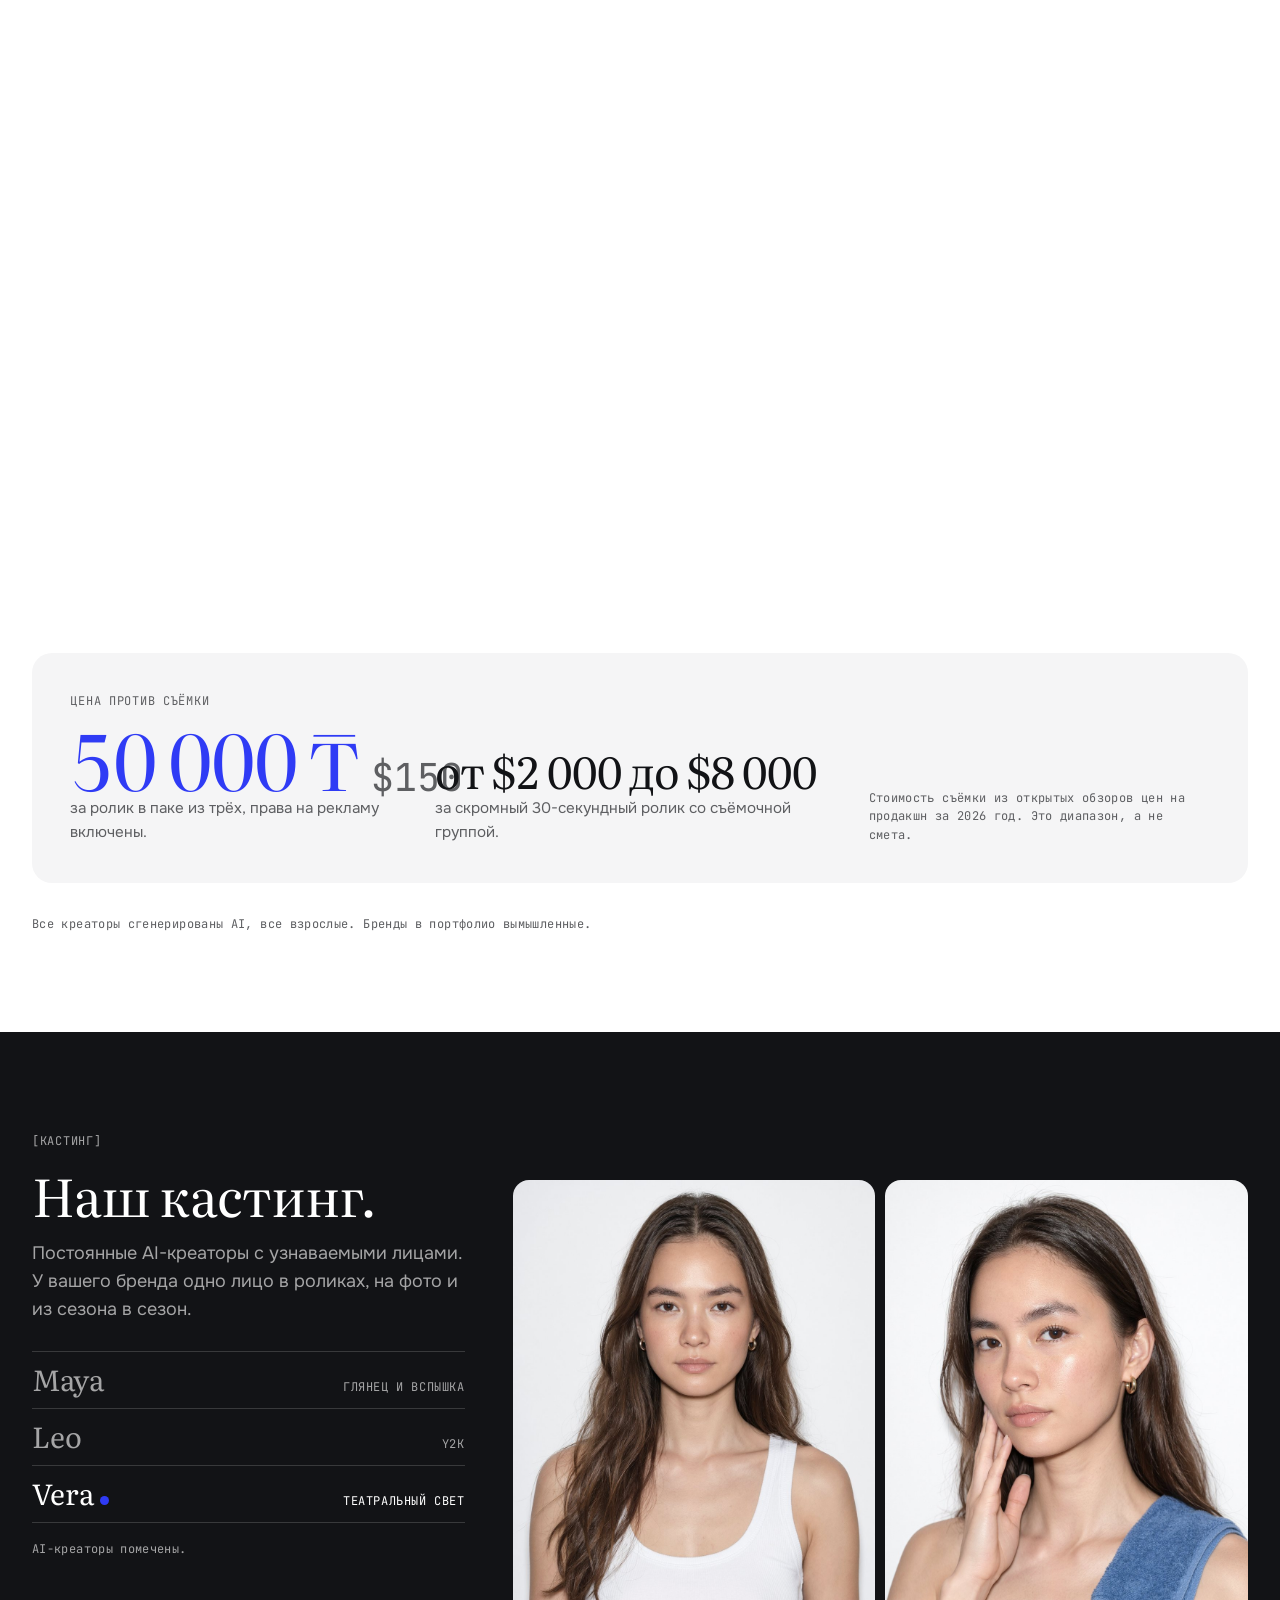
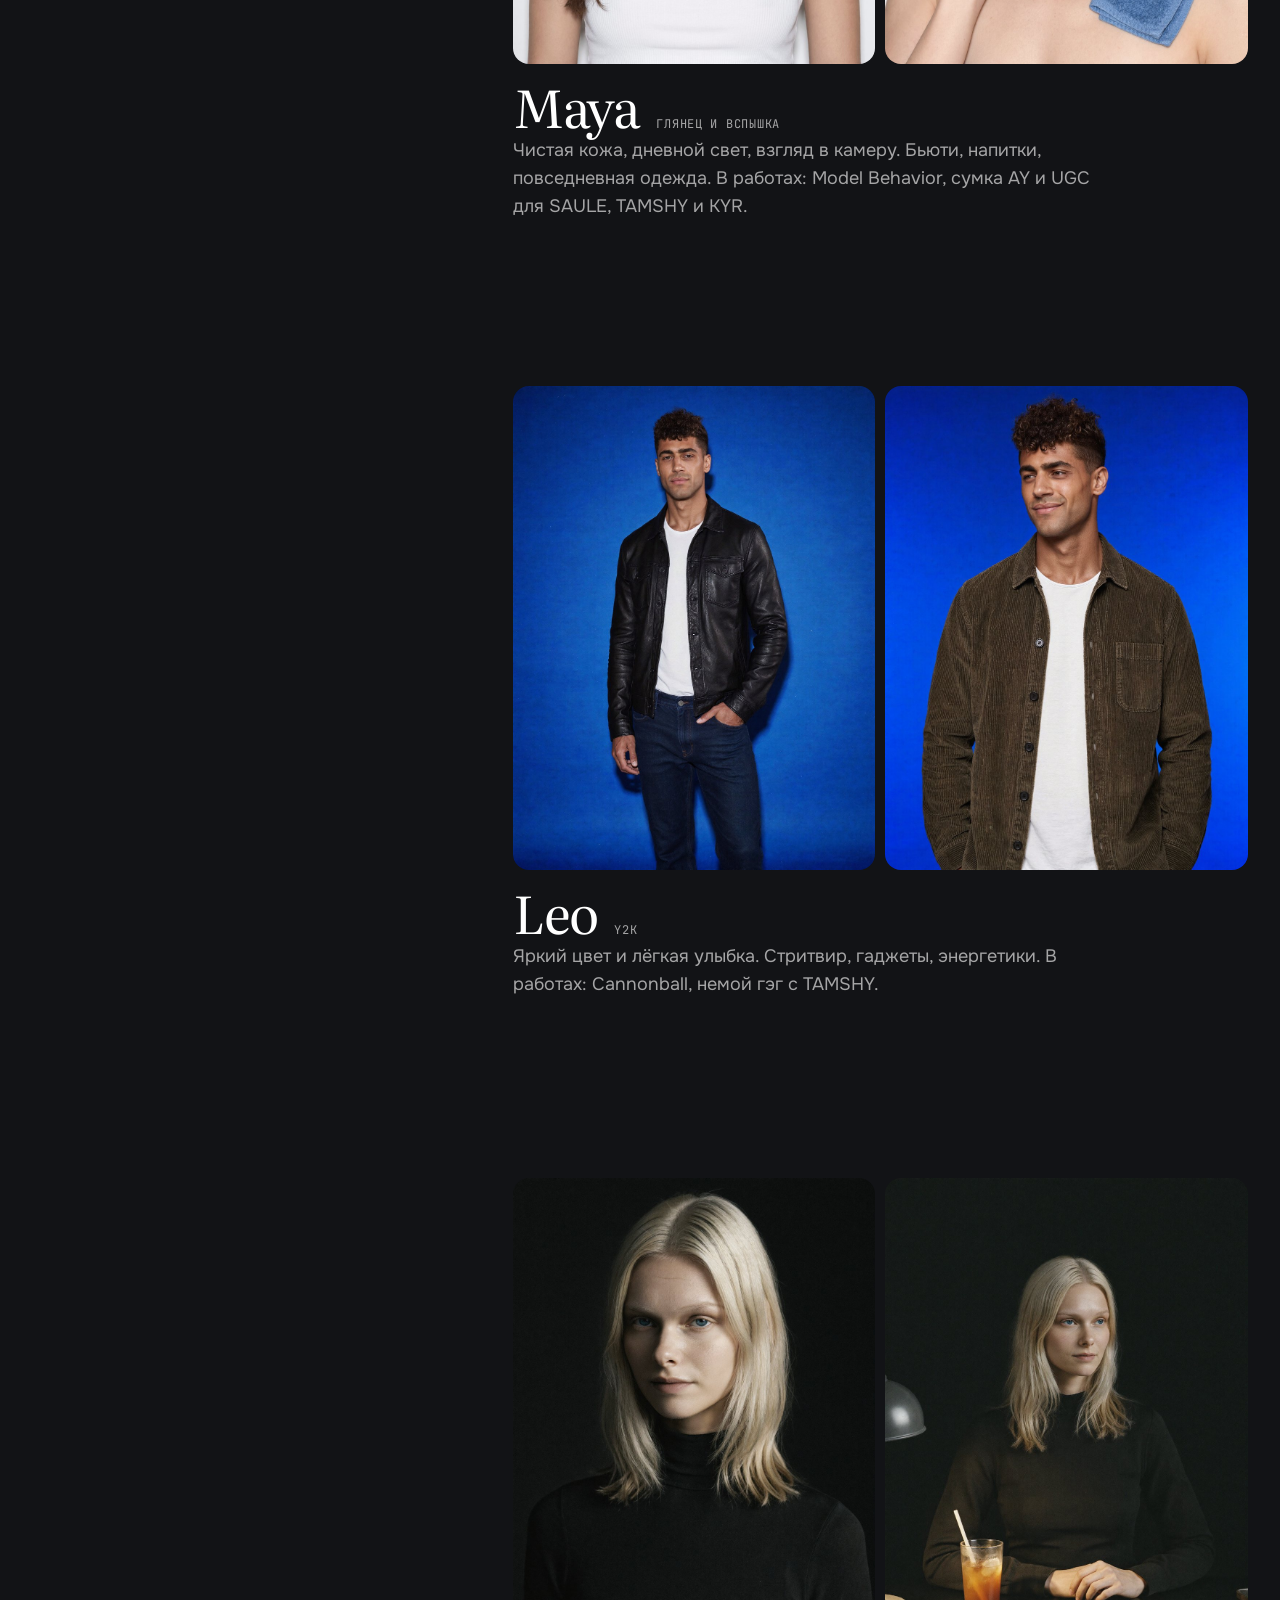
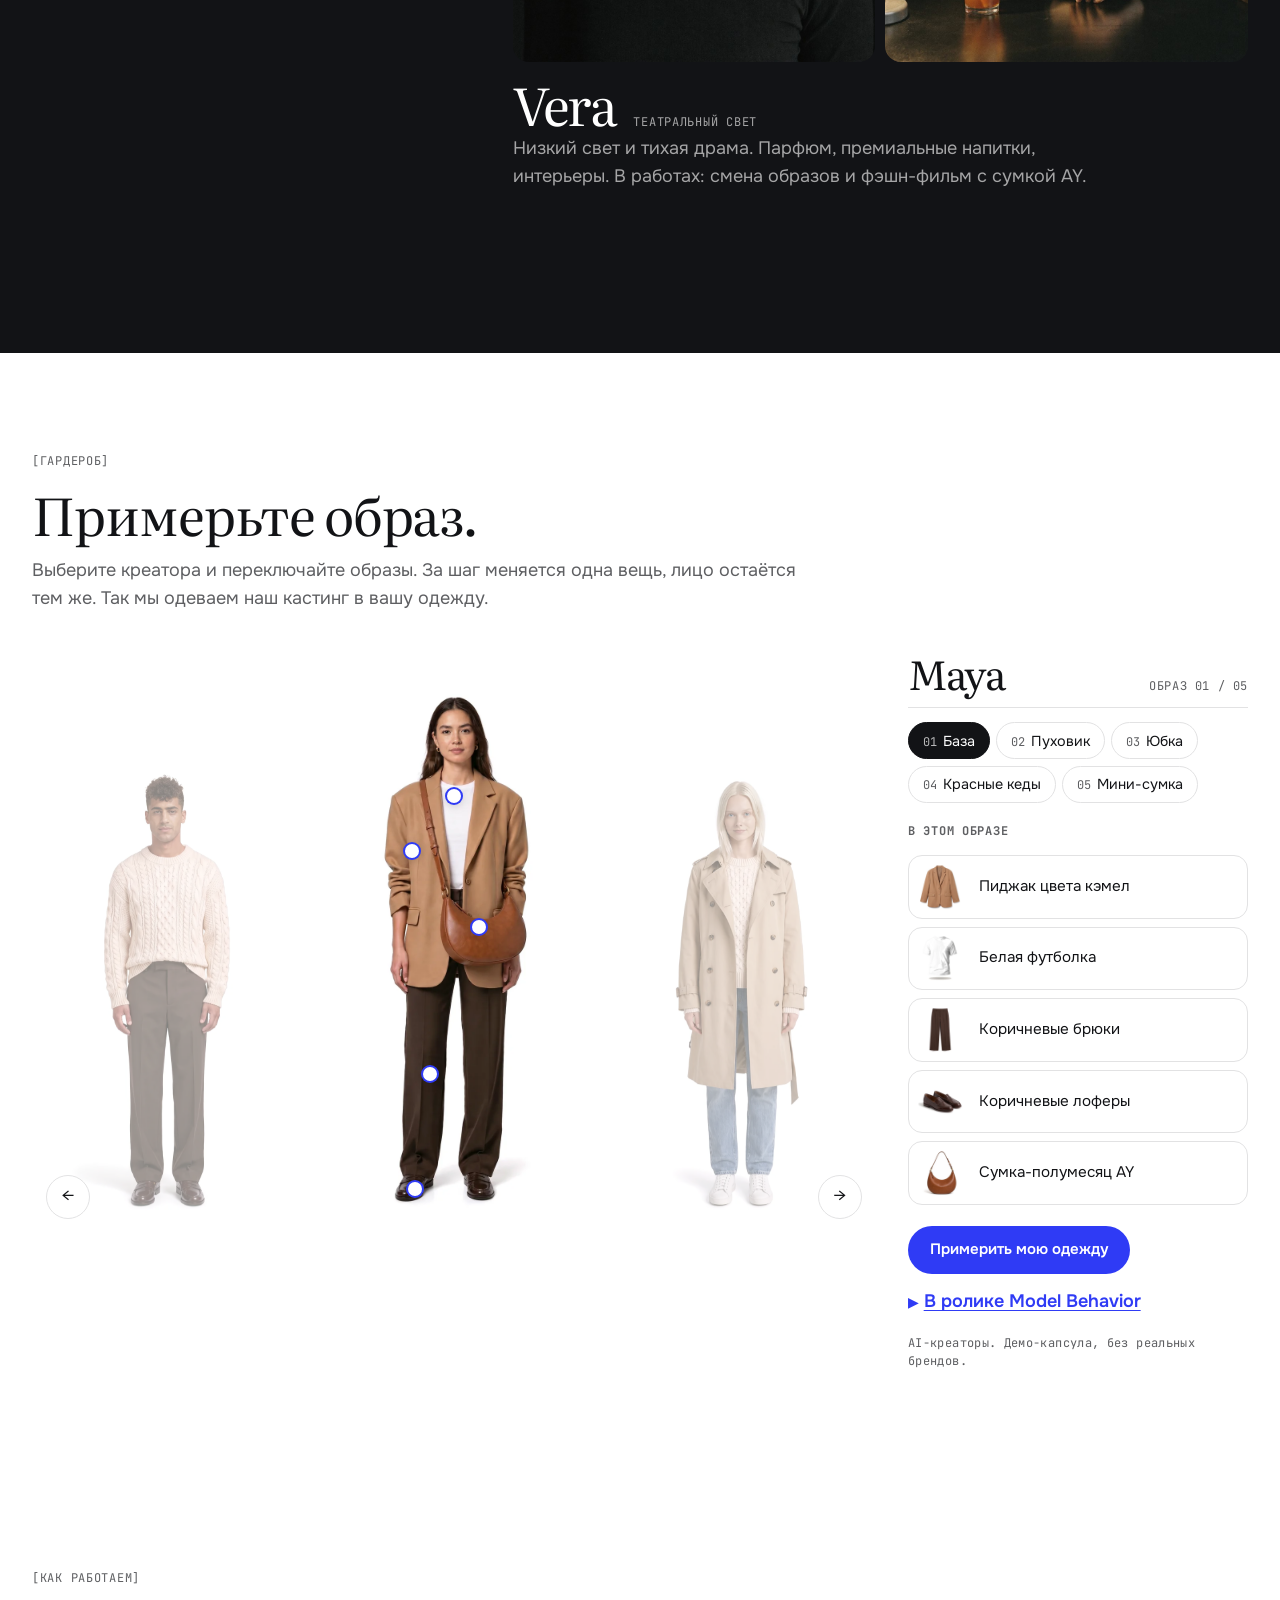
==== commit 756057ec: "Try the look block (v4.1): our cast in the demo capsule, EN and RU New section #look after the cast:" ====
--- a/ru/index.html
+++ b/ru/index.html
@@ -442,6 +442,41 @@
     </div>
   </section>
 
+  <section class="section" id="look" aria-labelledby="look-title">
+    <div class="wrap">
+      <div class="section-head" data-reveal>
+        <span class="label">[ГАРДЕРОБ]</span>
+        <h2 class="h2" id="look-title">Примерьте образ.</h2>
+        <p>Выберите креатора и переключайте образы. За шаг меняется одна вещь, лицо остаётся тем же. Так мы одеваем наш кастинг в вашу одежду.</p>
+      </div>
+      <div class="ttl-grid" data-ttl>
+        <div class="ttl-stage" role="group" aria-roledescription="carousel" aria-label="Креаторы в демо-капсуле">
+          <div class="ttl-figs">
+            <div class="ttl-fig" data-model="maya" data-name="Maya"><img src="../assets/look/maya_0.webp" alt="AI-креатор Maya: пиджак цвета кэмел, белая футболка, коричневые брюки, лоферы и сумка-полумесяц коньячного цвета" width="760" height="1362" decoding="async"></div>
+            <div class="ttl-fig" data-model="vera" data-name="Vera"><img src="../assets/look/vera_0.webp" alt="AI-креатор Vera: бежевый тренч поверх свитера с косами, светлые джинсы и белые кеды" width="760" height="1362" decoding="async"></div>
+            <div class="ttl-fig" data-model="leo" data-name="Leo"><img src="../assets/look/leo_0.webp" alt="AI-креатор Leo: свитер с косами, коричневые брюки и лоферы" width="760" height="1362" decoding="async"></div>
+          </div>
+          <div class="ttl-nav">
+            <button class="ttl-arrow" type="button" data-step="-1" aria-label="Предыдущий креатор">&larr;</button>
+            <button class="ttl-arrow" type="button" data-step="1" aria-label="Следующий креатор">&rarr;</button>
+          </div>
+        </div>
+        <div class="ttl-panel">
+          <div class="ttl-who"><b>Maya</b><span>Образ 01 / 05</span></div>
+          <div class="ttl-looks" role="group" aria-label="Образы креатора"></div>
+          <h3 class="label ttl-in">В этом образе</h3>
+          <ul class="ttl-items"></ul>
+          <div class="ttl-cta">
+            <button class="btn btn-primary" type="button" data-open-wizard>Примерить мою одежду</button>
+            <button class="ttl-seen" type="button" hidden></button>
+          </div>
+          <p class="ttl-note">AI-креаторы. Демо-капсула, без реальных брендов.</p>
+          <p class="ttl-live" aria-live="polite"></p>
+        </div>
+      </div>
+    </div>
+  </section>
+
   <section class="section" id="process" aria-labelledby="process-title">
     <div class="wrap">
       <div class="section-head" data-reveal>
@@ -769,5 +804,6 @@
 </div>
 
 <script src="../js/main.js"></script>
+<script src="../js/look.js"></script>
 </body>
 </html>
--- a/css/style.css
+++ b/css/style.css
@@ -634,3 +634,114 @@
 .tiers .usd, .totals .usd, .addon .usd { display: block; }
 .totals .usd { margin-top: .25rem; }
 .pack .price .usd { margin-left: .2em; }
+
+/* v4.1 try the look: our cast in the demo capsule, one piece per step (js/look.js).
+   The stage is a white studio in every site mode; without the script the three base looks stand in a row. */
+.ttl-grid { display: grid; gap: 1.25rem; grid-template-columns: minmax(0, 1fr); }
+@media (min-width: 960px) { .ttl-grid { grid-template-columns: minmax(0, 1fr) 340px; gap: 2rem; align-items: start; } }
+.ttl-stage {
+  --bg: #ffffff; --fg: #121316; --fg-soft: #5e5f62; --rule: #e2e2e3; --mark: #2f3bf5;
+  position: relative; background: #ffffff; color: var(--fg); border-radius: var(--r-card); overflow: hidden;
+  aspect-ratio: 4 / 5; -webkit-user-select: none; user-select: none;
+}
+@media (min-width: 640px) { .ttl-stage { aspect-ratio: 16 / 11; } }
+:root[data-mode="black"] .ttl-stage, :root[data-mode="blue"] .ttl-stage { box-shadow: 0 0 0 1px rgba(255, 255, 255, .1); }
+.ttl-figs { position: absolute; inset: 0; display: flex; justify-content: center; align-items: flex-end; gap: 2%; padding: 3% 4% 0; }
+.ttl-fig { position: relative; height: 94%; aspect-ratio: 760 / 1362; flex: none; }
+.ttl-fig img { display: block; width: 100%; height: 100%; object-fit: contain; -webkit-user-drag: none; }
+.ttl-fig img + img { display: none; }
+.ttl-nav, .ttl-panel { display: none; }
+
+.ttl-grid.is-live .ttl-stage { touch-action: pan-y; }
+.ttl-grid.is-live .ttl-figs { display: block; padding: 0; }
+.ttl-grid.is-live .ttl-fig {
+  position: absolute; left: 0; bottom: 2%; transform-origin: 50% 100%; cursor: pointer; will-change: transform;
+  transition: transform 620ms var(--ease-out), opacity 420ms var(--ease);
+}
+.ttl-grid.is-live .ttl-fig.is-active { cursor: default; }
+.ttl-grid.is-live .ttl-fig.is-moving { filter: url(#ttl-mblur); }
+.ttl-grid.is-live .ttl-fig img { display: block; position: absolute; inset: 0; opacity: 0; pointer-events: none; transition: opacity 380ms var(--ease); }
+.ttl-grid.is-live .ttl-fig img.on { opacity: 1; }
+
+.ttl-dots { position: absolute; inset: 0; }
+.ttl-dot {
+  position: absolute; width: 30px; height: 30px; margin: -15px 0 0 -15px; padding: 0; border: 0; background: transparent; cursor: pointer;
+  opacity: 0; transform: scale(.5); transition: opacity 260ms var(--ease), transform 320ms var(--ease-spring);
+}
+.ttl-fig.is-active .ttl-dot { opacity: 1; transform: none; transition-delay: calc(260ms + var(--i, 0) * 60ms); }
+.ttl-dot::before {
+  content: ""; position: absolute; inset: 8px; border-radius: 50%; background: #ffffff;
+  box-shadow: 0 0 0 2px var(--taspa-blue), 0 2px 10px rgba(18, 19, 22, .28);
+}
+.ttl-dot.is-new::after {
+  content: ""; position: absolute; inset: 8px; border-radius: 50%; box-shadow: 0 0 0 2px var(--taspa-blue);
+  animation: ttl-ping 1.6s var(--ease-out) infinite;
+}
+@keyframes ttl-ping { 0% { transform: scale(1); opacity: .9; } 100% { transform: scale(2.6); opacity: 0; } }
+.ttl-dot.is-hot::before { background: var(--taspa-blue); box-shadow: 0 0 0 2px #ffffff, 0 0 0 4px var(--taspa-blue); }
+.ttl-dot span {
+  position: absolute; left: 50%; bottom: calc(100% + 2px); transform: translateX(-50%); white-space: nowrap; pointer-events: none;
+  background: var(--taspa-ink); color: #ffffff; font-size: .8rem; line-height: 1.2; padding: .3rem .6rem; border-radius: var(--r-pill);
+  opacity: 0; transition: opacity var(--d-hover) var(--ease);
+}
+.ttl-dot:hover span, .ttl-dot:focus-visible span, .ttl-dot.is-hot span { opacity: 1; }
+
+.ttl-grid.is-live .ttl-nav { display: flex; position: absolute; inset: auto 0 0 0; justify-content: space-between; padding: .9rem; pointer-events: none; z-index: 5; }
+.ttl-arrow {
+  pointer-events: auto; width: 44px; height: 44px; border-radius: 50%; border: 1px solid var(--rule); background: rgba(255, 255, 255, .92);
+  color: var(--fg); font-size: 1.05rem; line-height: 1; cursor: pointer;
+  transition: transform var(--d-ui) var(--ease-spring), border-color var(--d-hover) var(--ease);
+}
+.ttl-arrow:hover { border-color: var(--fg-soft); transform: scale(1.06); }
+.ttl-arrow:active { transform: scale(.94); }
+
+.ttl-grid.is-live .ttl-panel { display: grid; gap: .9rem; align-content: start; min-width: 0; }
+.ttl-who { display: flex; align-items: baseline; justify-content: space-between; gap: 1rem; padding-bottom: .7rem; border-bottom: 1px solid var(--rule); }
+.ttl-who b { font-family: var(--f-display); font-weight: 400; font-size: clamp(2rem, 1.7rem + 1vw, 2.5rem); line-height: 1; letter-spacing: var(--tr-h2); }
+.ttl-who span { font-family: var(--f-mono); font-size: var(--t-label); letter-spacing: .05em; text-transform: uppercase; color: var(--fg-soft); white-space: nowrap; }
+.ttl-looks { display: flex; flex-wrap: wrap; gap: .4rem; }
+.ttl-look {
+  display: inline-flex; align-items: baseline; gap: .45em; border: 1px solid var(--rule); background: transparent; color: var(--fg);
+  border-radius: var(--r-pill); padding: .4rem .85rem; font-size: .9rem; cursor: pointer;
+  transition: background-color var(--d-hover) var(--ease), border-color var(--d-hover) var(--ease), color var(--d-hover) var(--ease);
+}
+.ttl-look i { font-style: normal; font-family: var(--f-mono); font-size: var(--t-label); color: var(--fg-soft); }
+.ttl-look:hover { border-color: var(--fg-soft); }
+.ttl-look[aria-pressed="true"] { background: var(--fg); color: var(--bg); border-color: var(--fg); }
+.ttl-look[aria-pressed="true"] i { color: inherit; opacity: .7; }
+.ttl-in { margin-top: .3rem; }
+.ttl-items { list-style: none; margin: 0; padding: 0; display: grid; gap: .5rem; }
+.ttl-item {
+  display: grid; grid-template-columns: 52px minmax(0, 1fr) auto; gap: .85rem; align-items: center; padding: .3rem .7rem .3rem .3rem;
+  border: 1px solid var(--rule); border-radius: 14px; transition: border-color var(--d-hover) var(--ease), background-color var(--d-hover) var(--ease);
+}
+.ttl-item img { width: 52px; height: 52px; border-radius: 10px; background: #ffffff; object-fit: contain; }
+.ttl-item span { font-size: .95rem; line-height: 1.3; }
+.ttl-item em {
+  font-style: normal; font-family: var(--f-mono); font-size: var(--t-label); letter-spacing: .05em; text-transform: uppercase;
+  background: var(--cta-bg); color: var(--cta-fg); border-radius: var(--r-pill); padding: .2rem .55rem;
+}
+.ttl-item.is-new { animation: ttl-in 420ms var(--ease-out); }
+.ttl-item.is-hot { border-color: var(--mark); background: var(--tint); }
+@keyframes ttl-in { from { opacity: 0; transform: translateY(6px); } to { opacity: 1; transform: none; } }
+.ttl-cta { display: flex; flex-wrap: wrap; align-items: center; gap: .7rem 1.2rem; margin-top: .4rem; }
+.ttl-seen {
+  border: 0; background: none; padding: .2rem 0; color: var(--link); font: inherit; font-weight: 600; cursor: pointer;
+  text-decoration: underline; text-underline-offset: 3px;
+}
+.ttl-seen::before { content: "\25B6\FE0E"; font-size: .7em; margin-right: .45em; text-decoration: none; display: inline-block; }
+.ttl-note { font-family: var(--f-mono); font-size: var(--t-label); color: var(--fg-soft); letter-spacing: .03em; }
+.ttl-live { position: absolute; width: 1px; height: 1px; overflow: hidden; clip: rect(0 0 0 0); clip-path: inset(50%); white-space: nowrap; }
+
+/* phones and tablets: looks and pieces scroll sideways under the stage */
+@media (max-width: 959px) {
+  .ttl-looks { flex-wrap: nowrap; overflow-x: auto; scrollbar-width: none; margin-inline: -2px; padding: 2px; }
+  .ttl-looks::-webkit-scrollbar { display: none; }
+  .ttl-look { flex: none; }
+  .ttl-items { grid-auto-flow: column; grid-auto-columns: minmax(132px, 150px); overflow-x: auto; scroll-snap-type: x mandatory; padding-bottom: .3rem; scrollbar-width: thin; }
+  .ttl-item { grid-template-columns: 1fr; grid-template-rows: auto auto; gap: .45rem; padding: .45rem; align-content: start; scroll-snap-align: start; position: relative; }
+  .ttl-item img { width: 100%; height: auto; aspect-ratio: 1; }
+  .ttl-item span { font-size: .85rem; }
+  .ttl-item em { position: absolute; top: .7rem; left: .7rem; }
+}
+@media (max-width: 639px) { .ttl-arrow { width: 40px; height: 40px; } .ttl-nav { padding: .6rem; } }
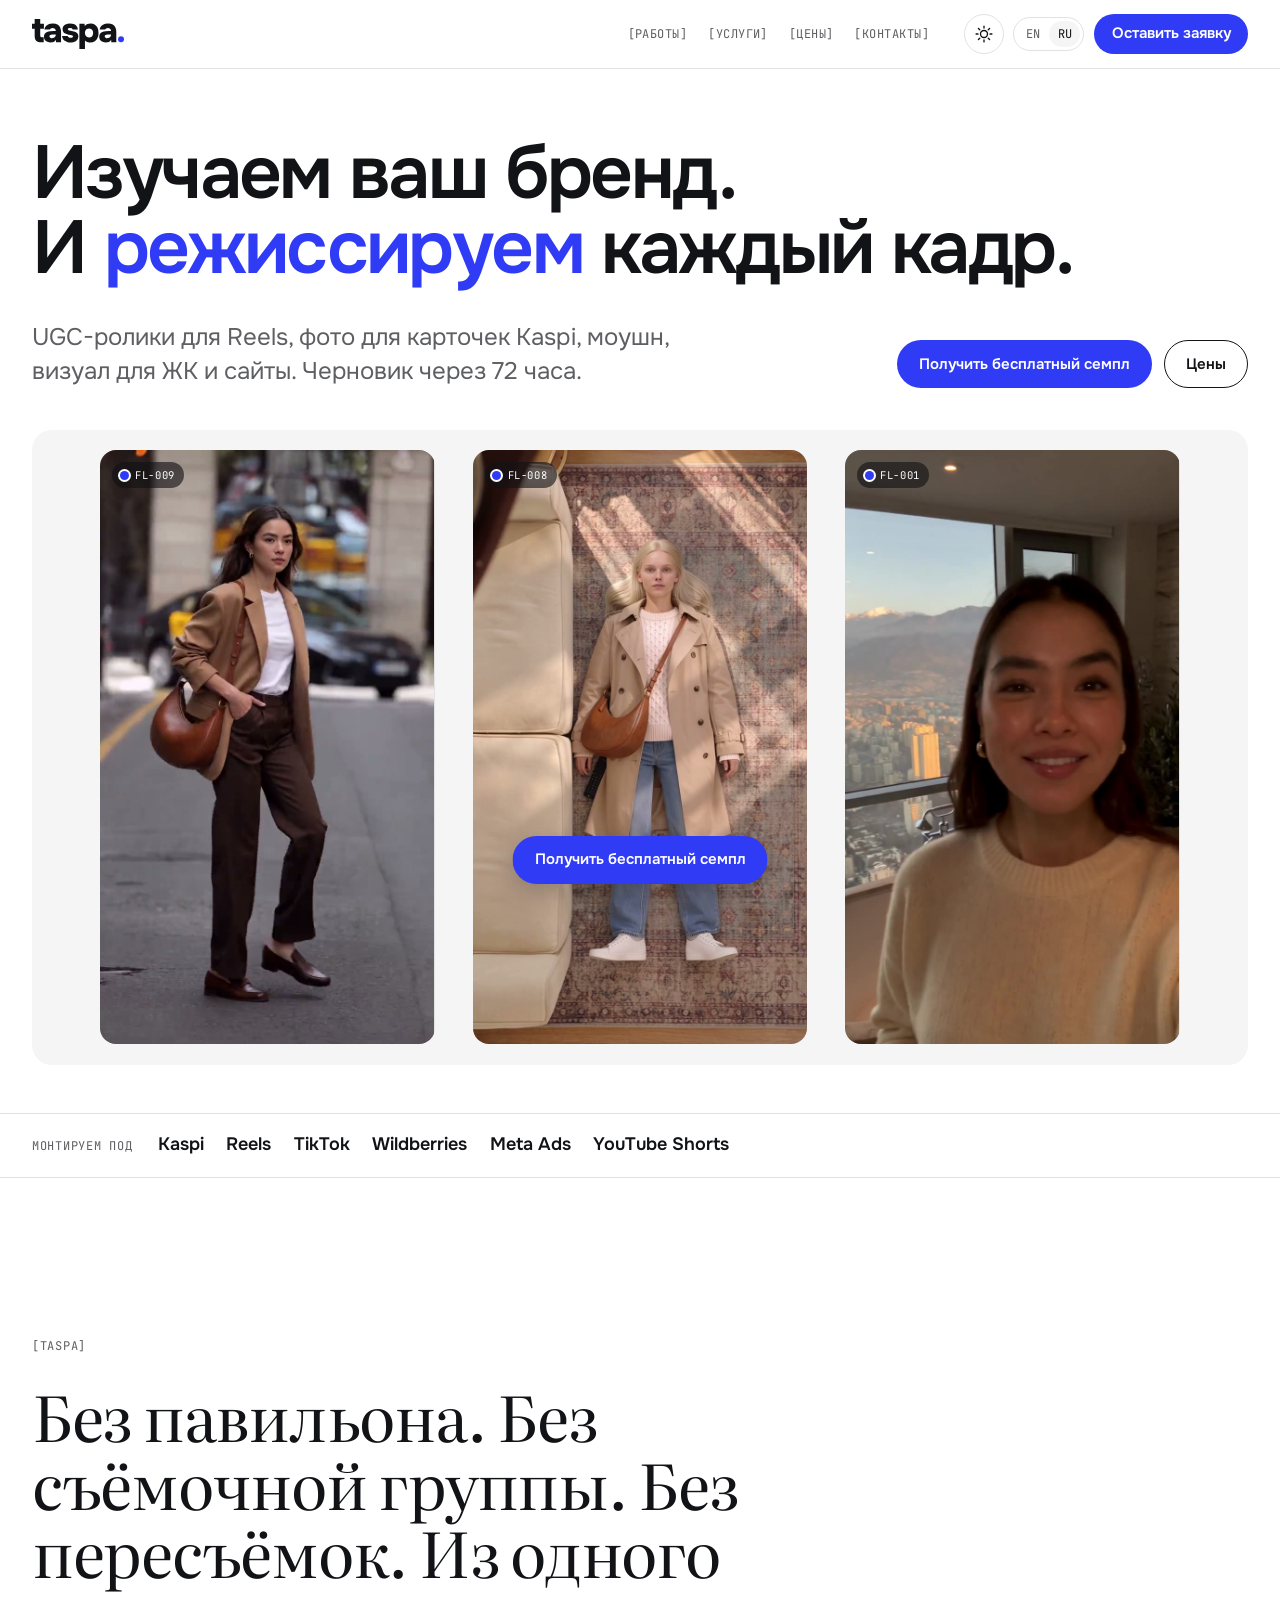
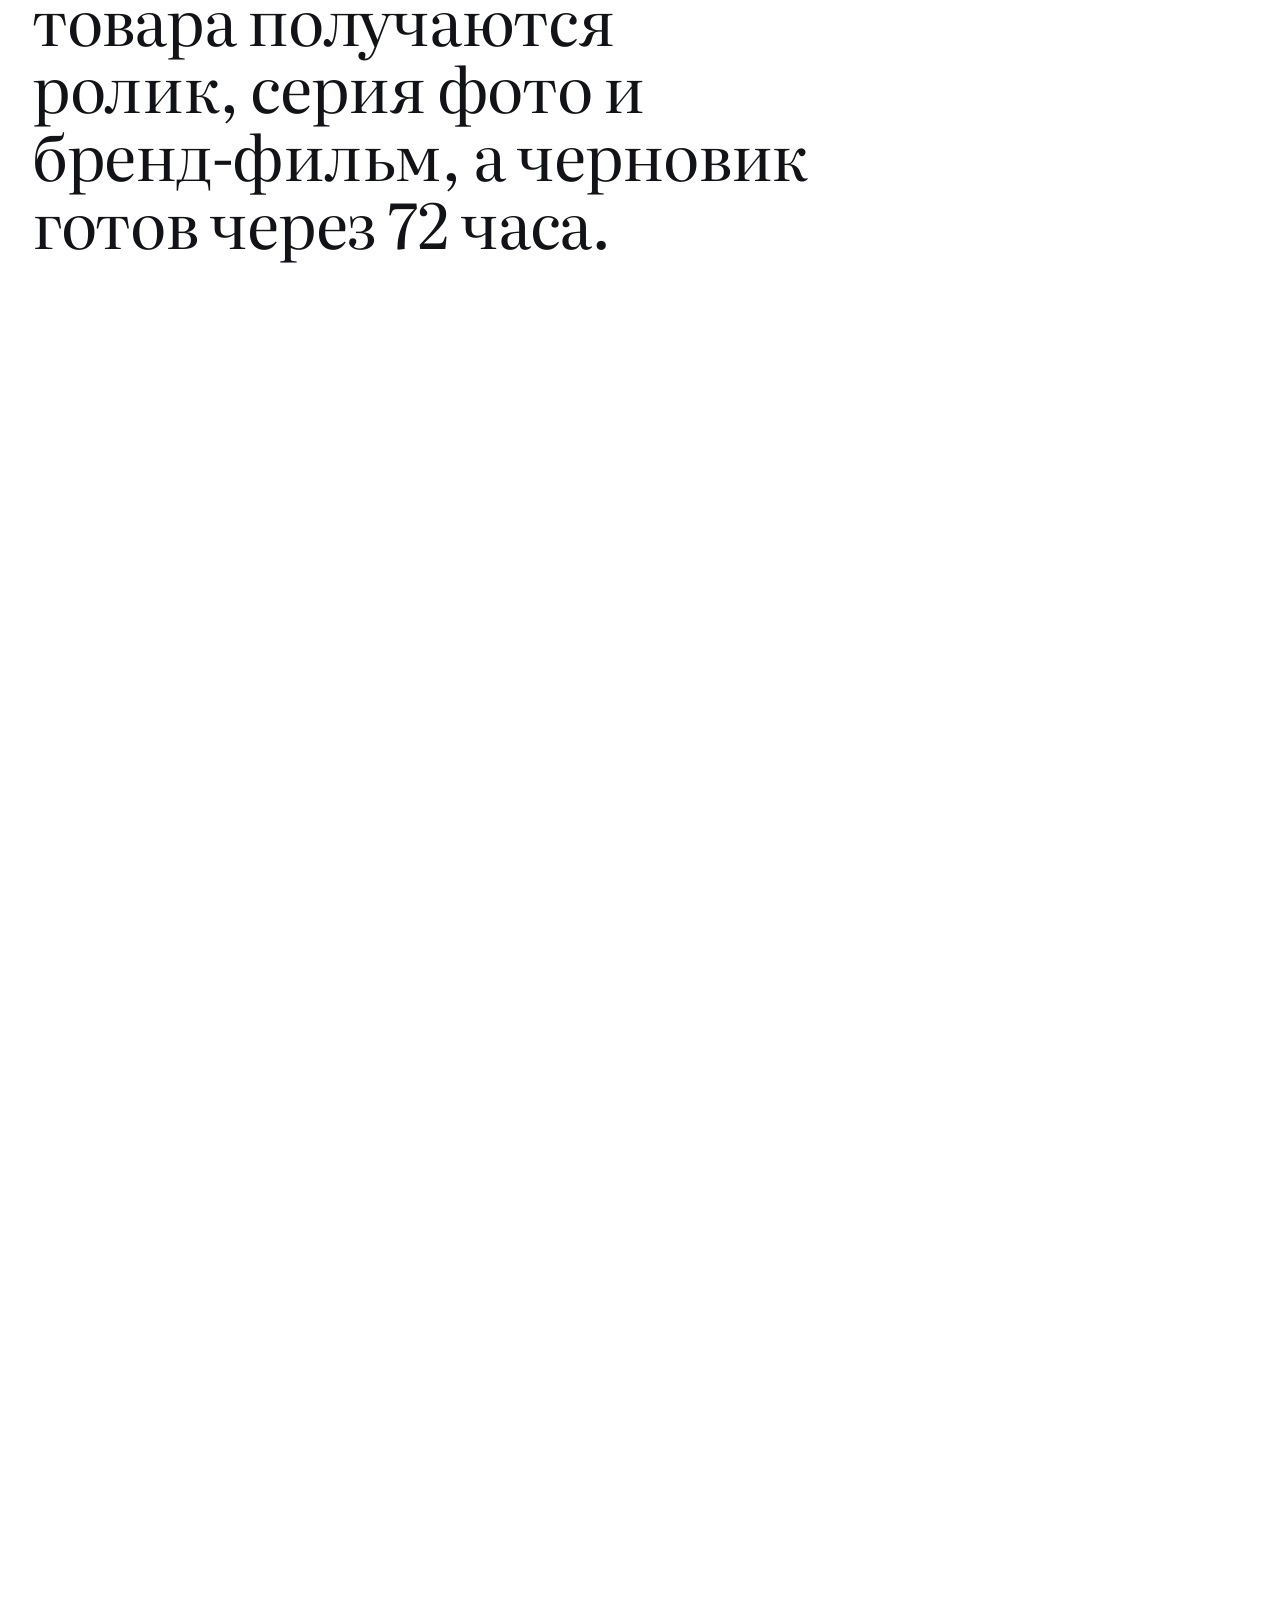
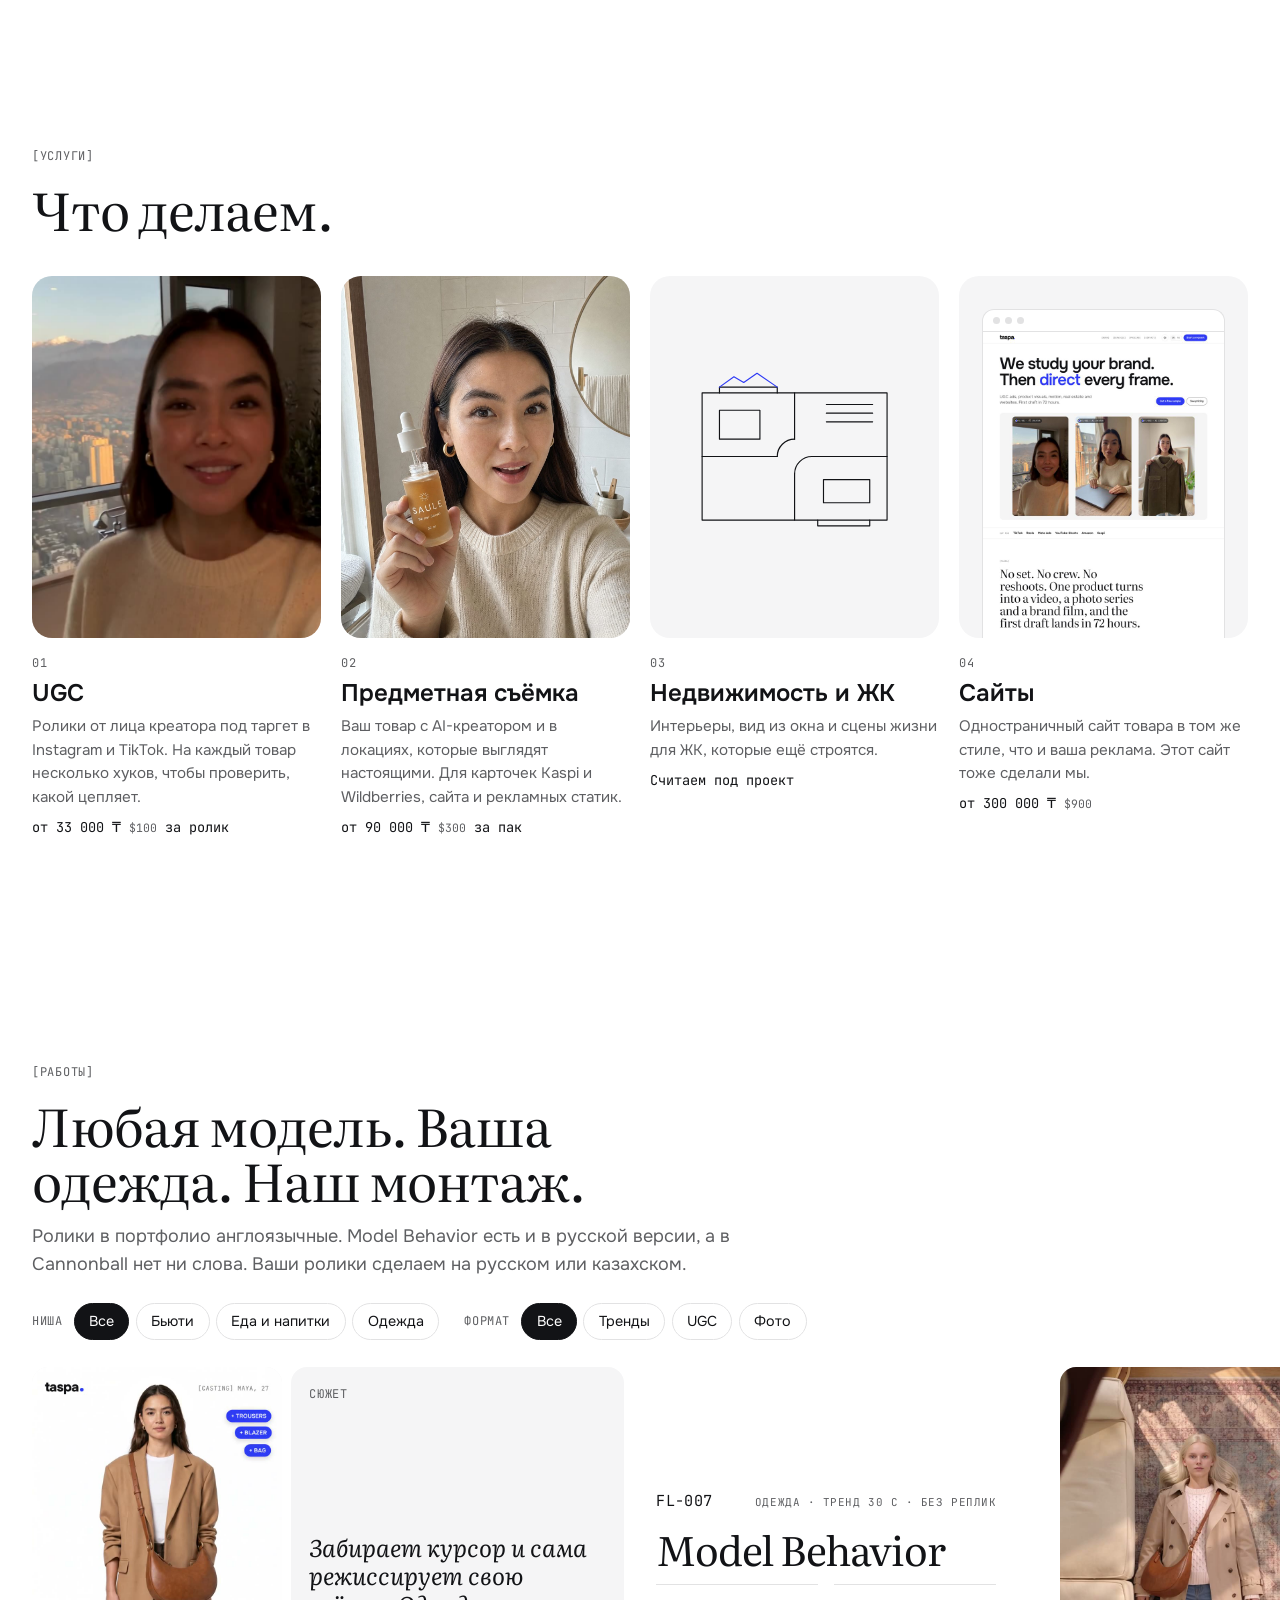
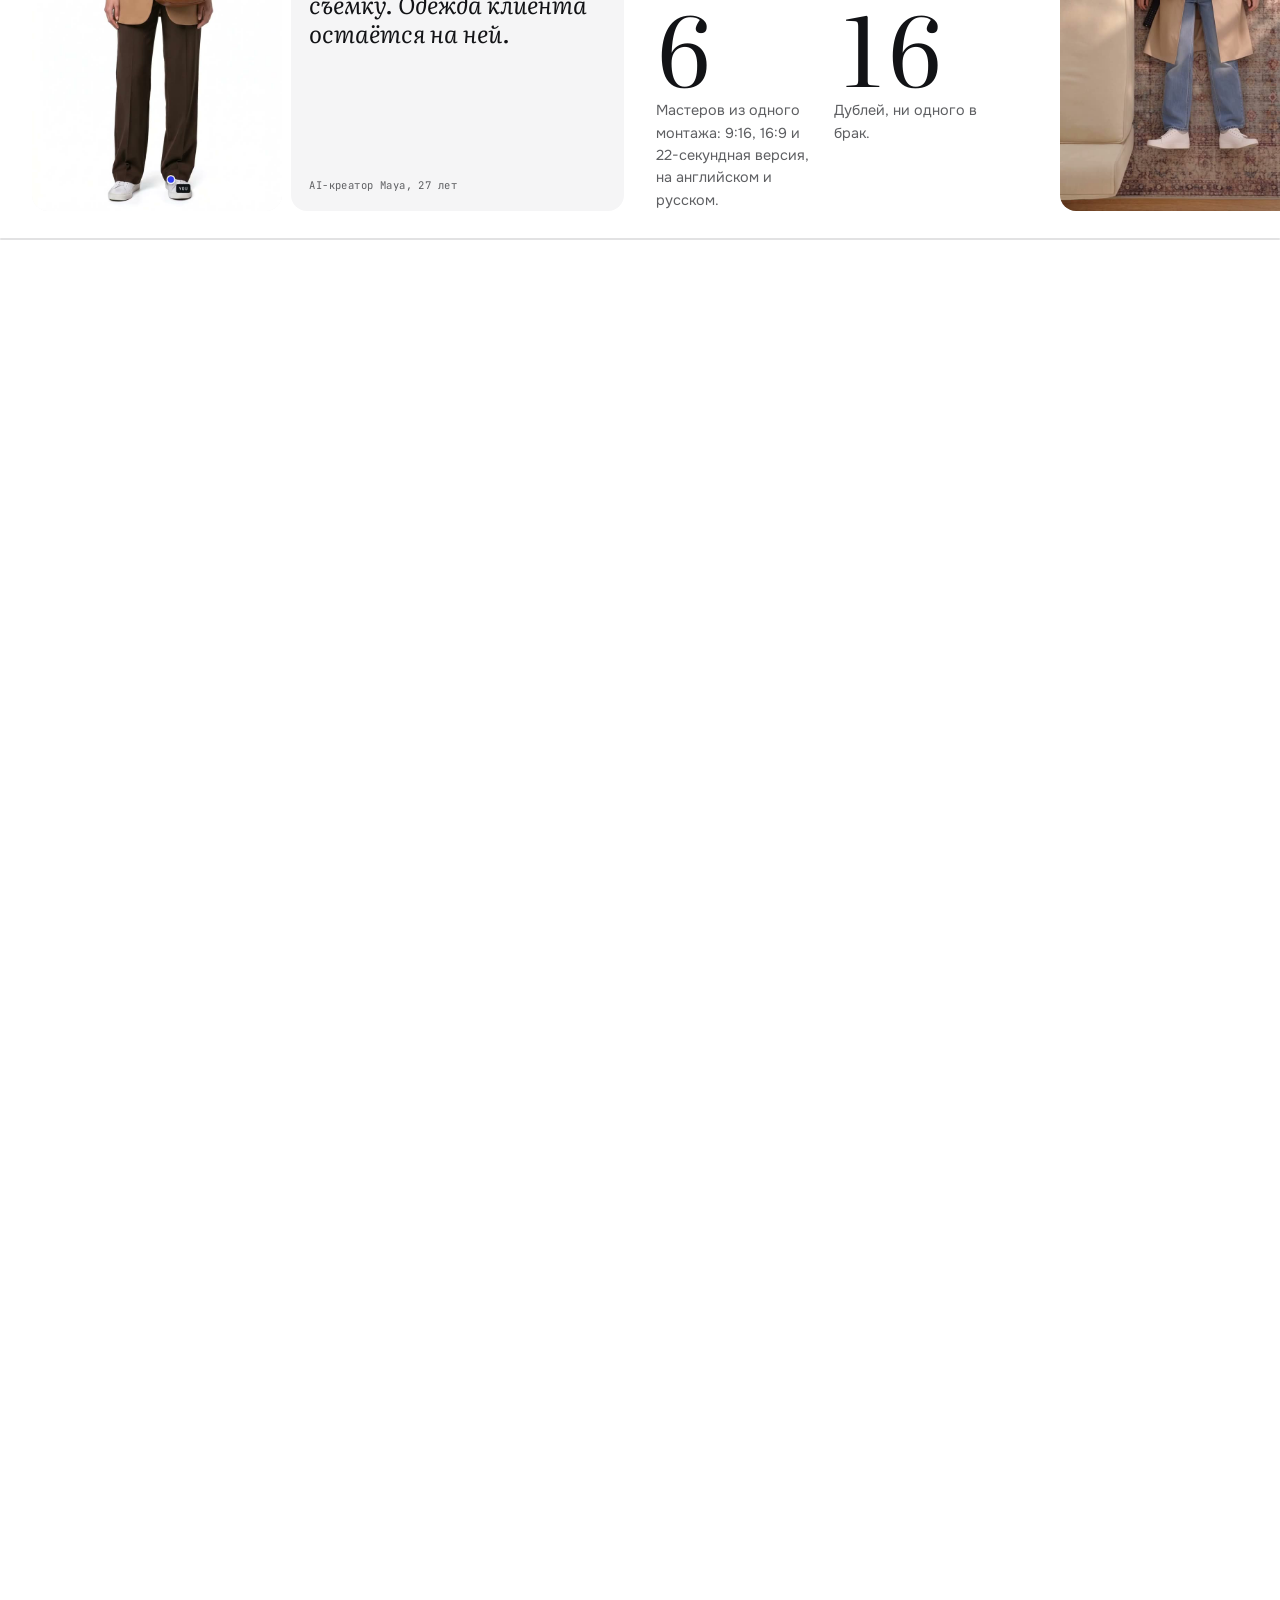
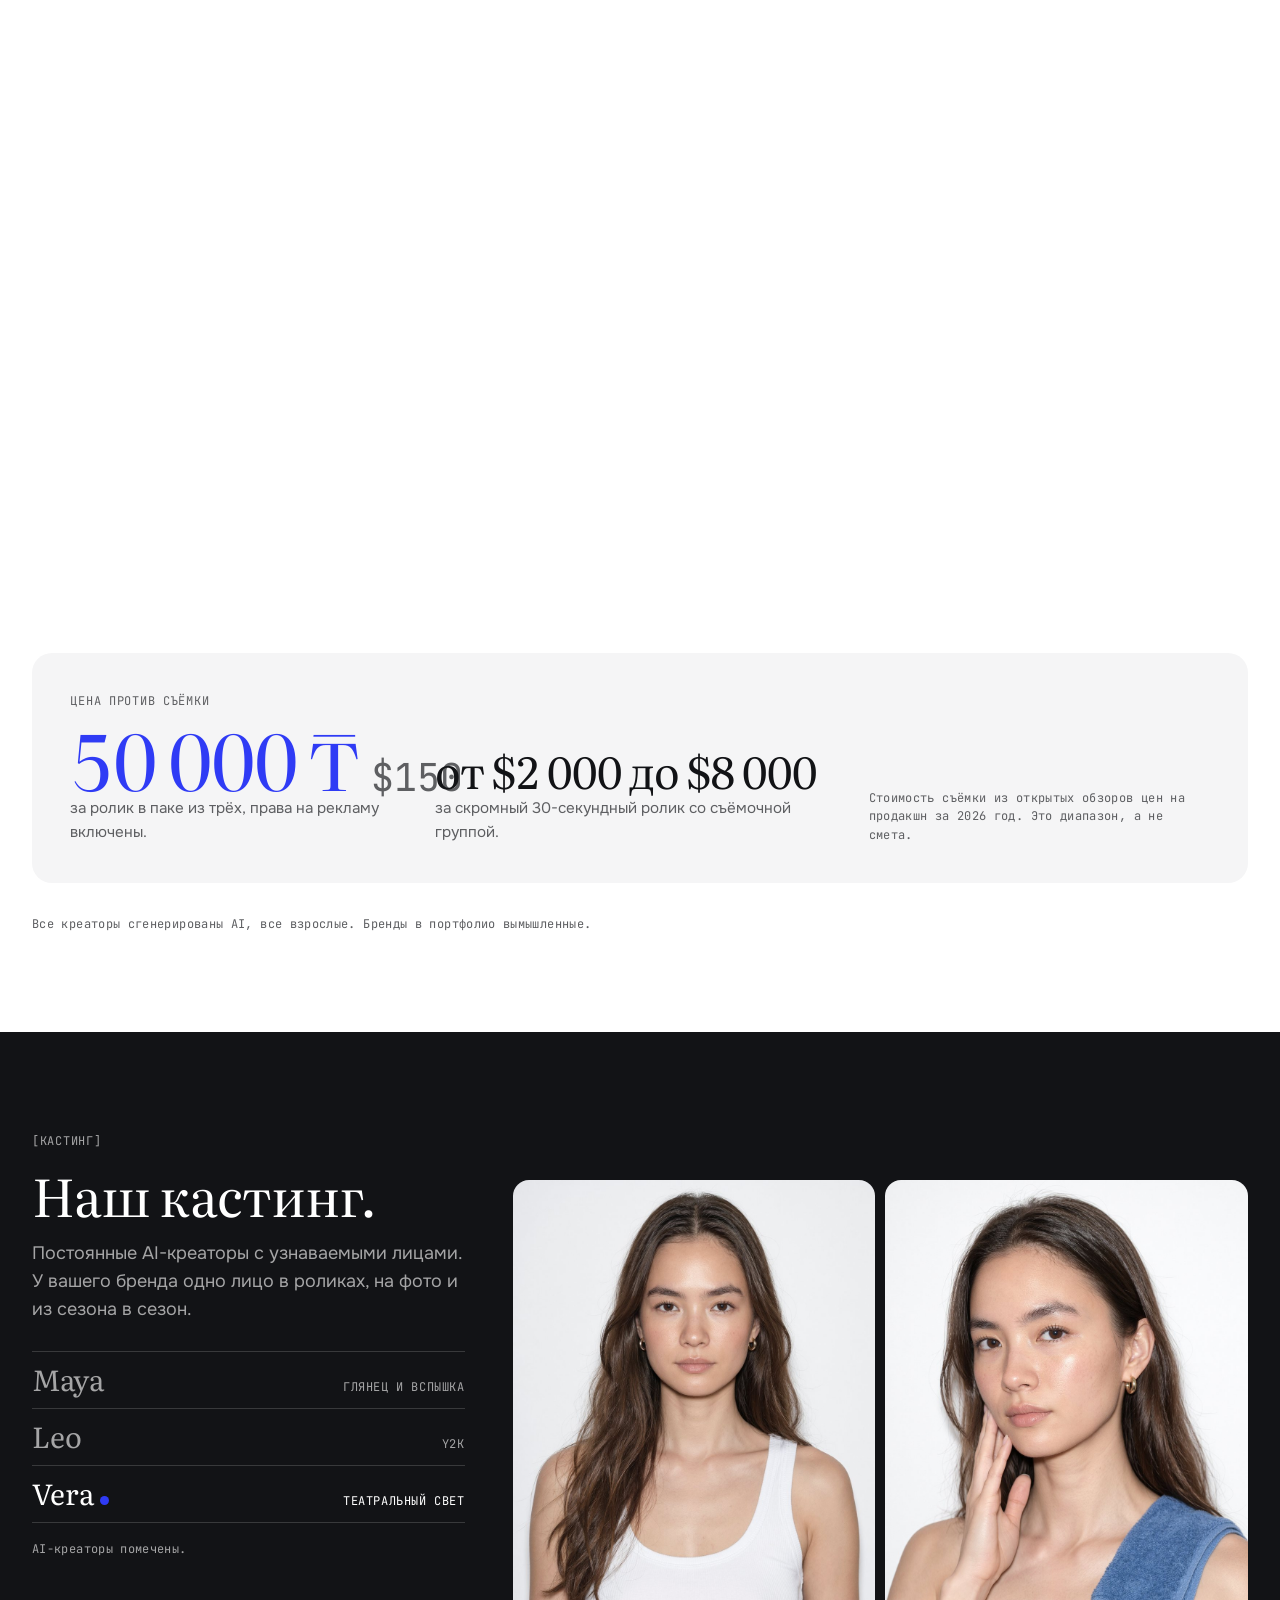
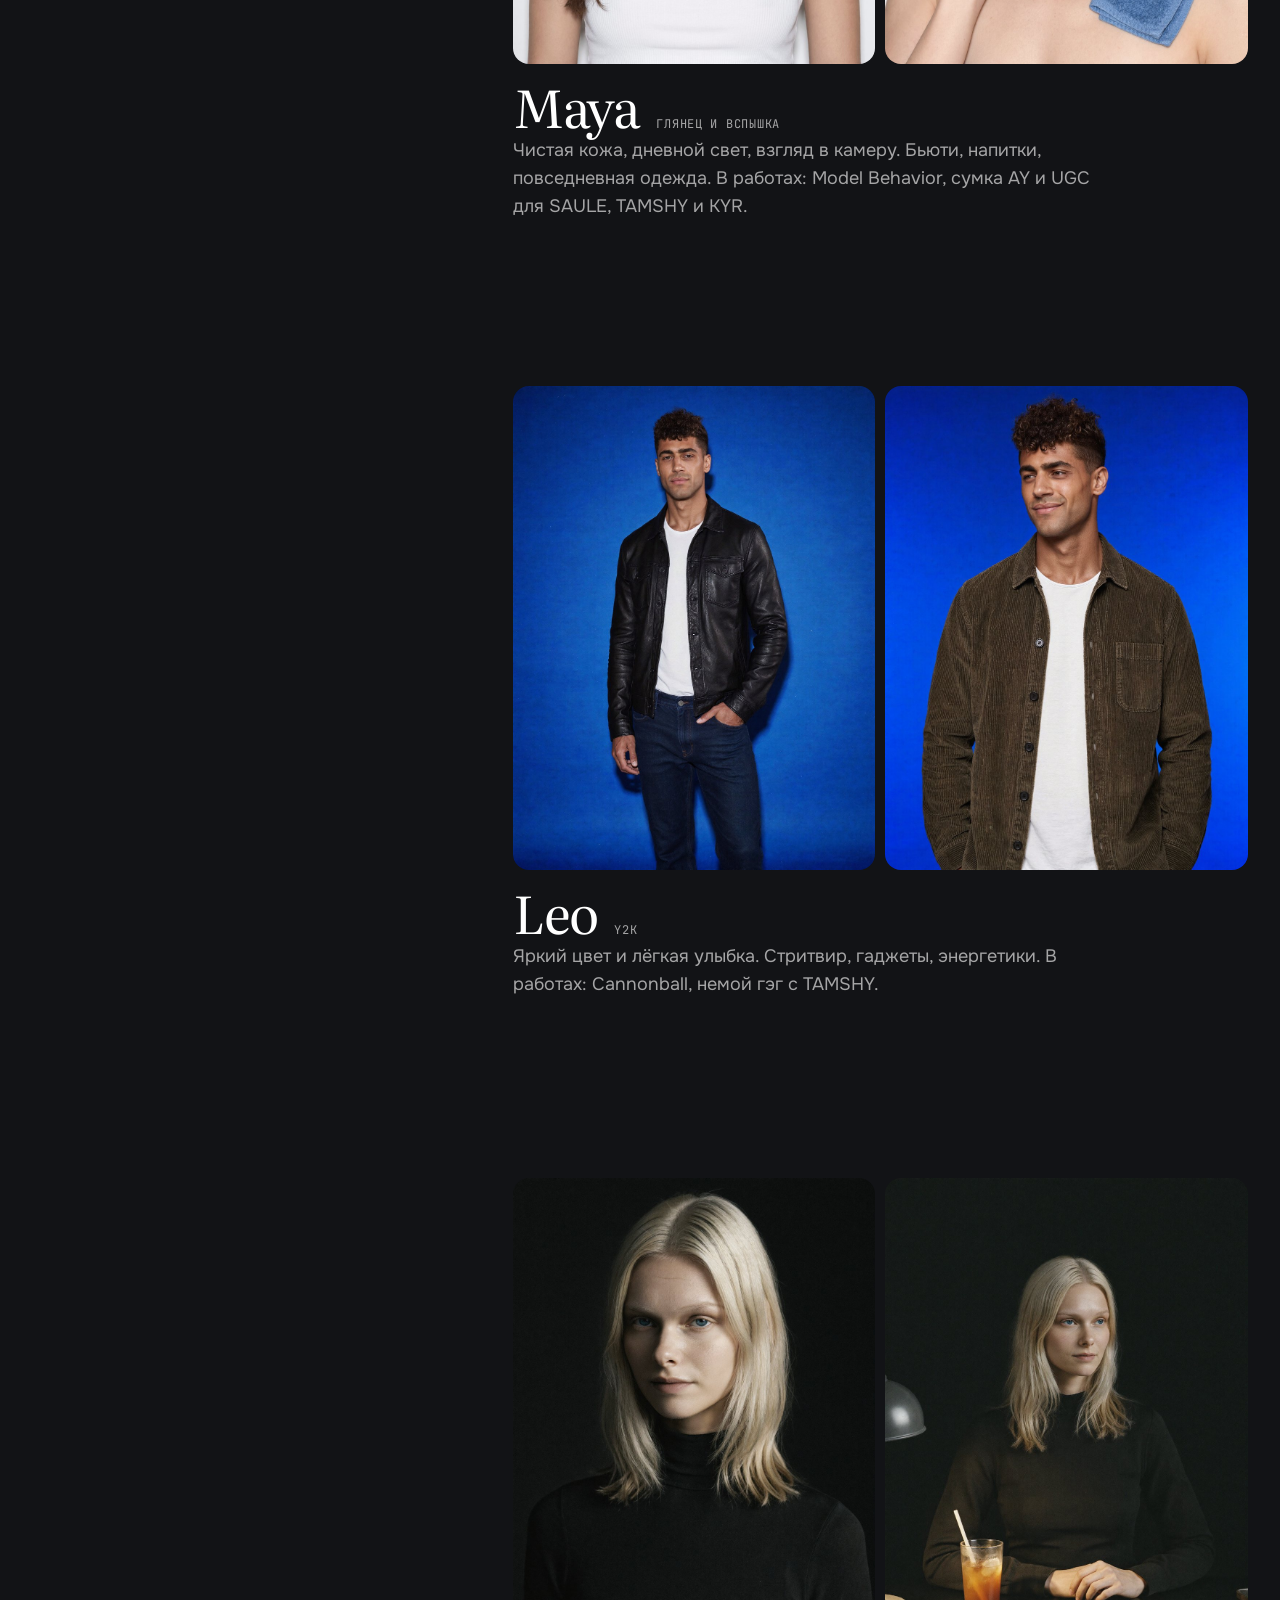
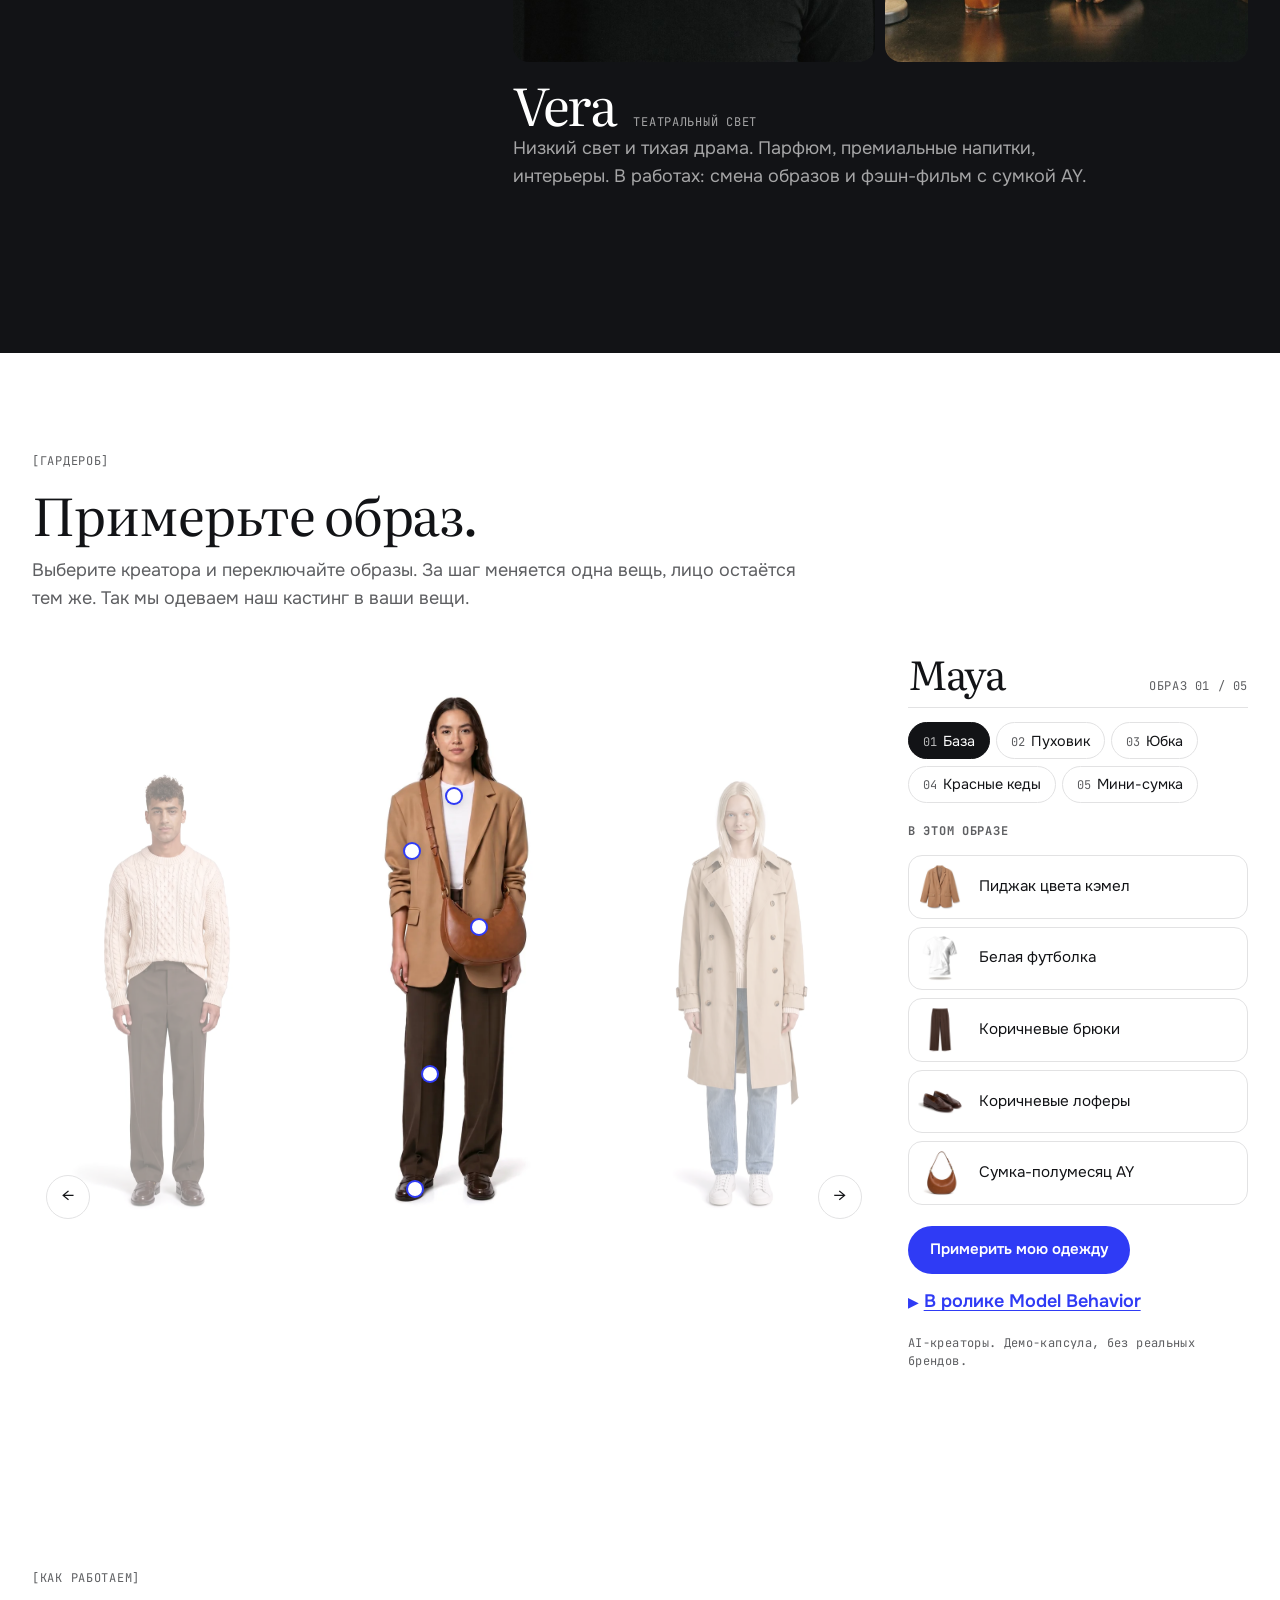
==== commit cf12bcf4: "Try the look: proofreading EN and RU EN lead: "switch looks", no comma splice; Vera alt says light-w" ====
--- a/ru/index.html
+++ b/ru/index.html
@@ -447,7 +447,7 @@
       <div class="section-head" data-reveal>
         <span class="label">[ГАРДЕРОБ]</span>
         <h2 class="h2" id="look-title">Примерьте образ.</h2>
-        <p>Выберите креатора и переключайте образы. За шаг меняется одна вещь, лицо остаётся тем же. Так мы одеваем наш кастинг в вашу одежду.</p>
+        <p>Выберите креатора и переключайте образы. За шаг меняется одна вещь, лицо остаётся тем же. Так мы одеваем наш кастинг в ваши вещи.</p>
       </div>
       <div class="ttl-grid" data-ttl>
         <div class="ttl-stage" role="group" aria-roledescription="carousel" aria-label="Креаторы в демо-капсуле">
